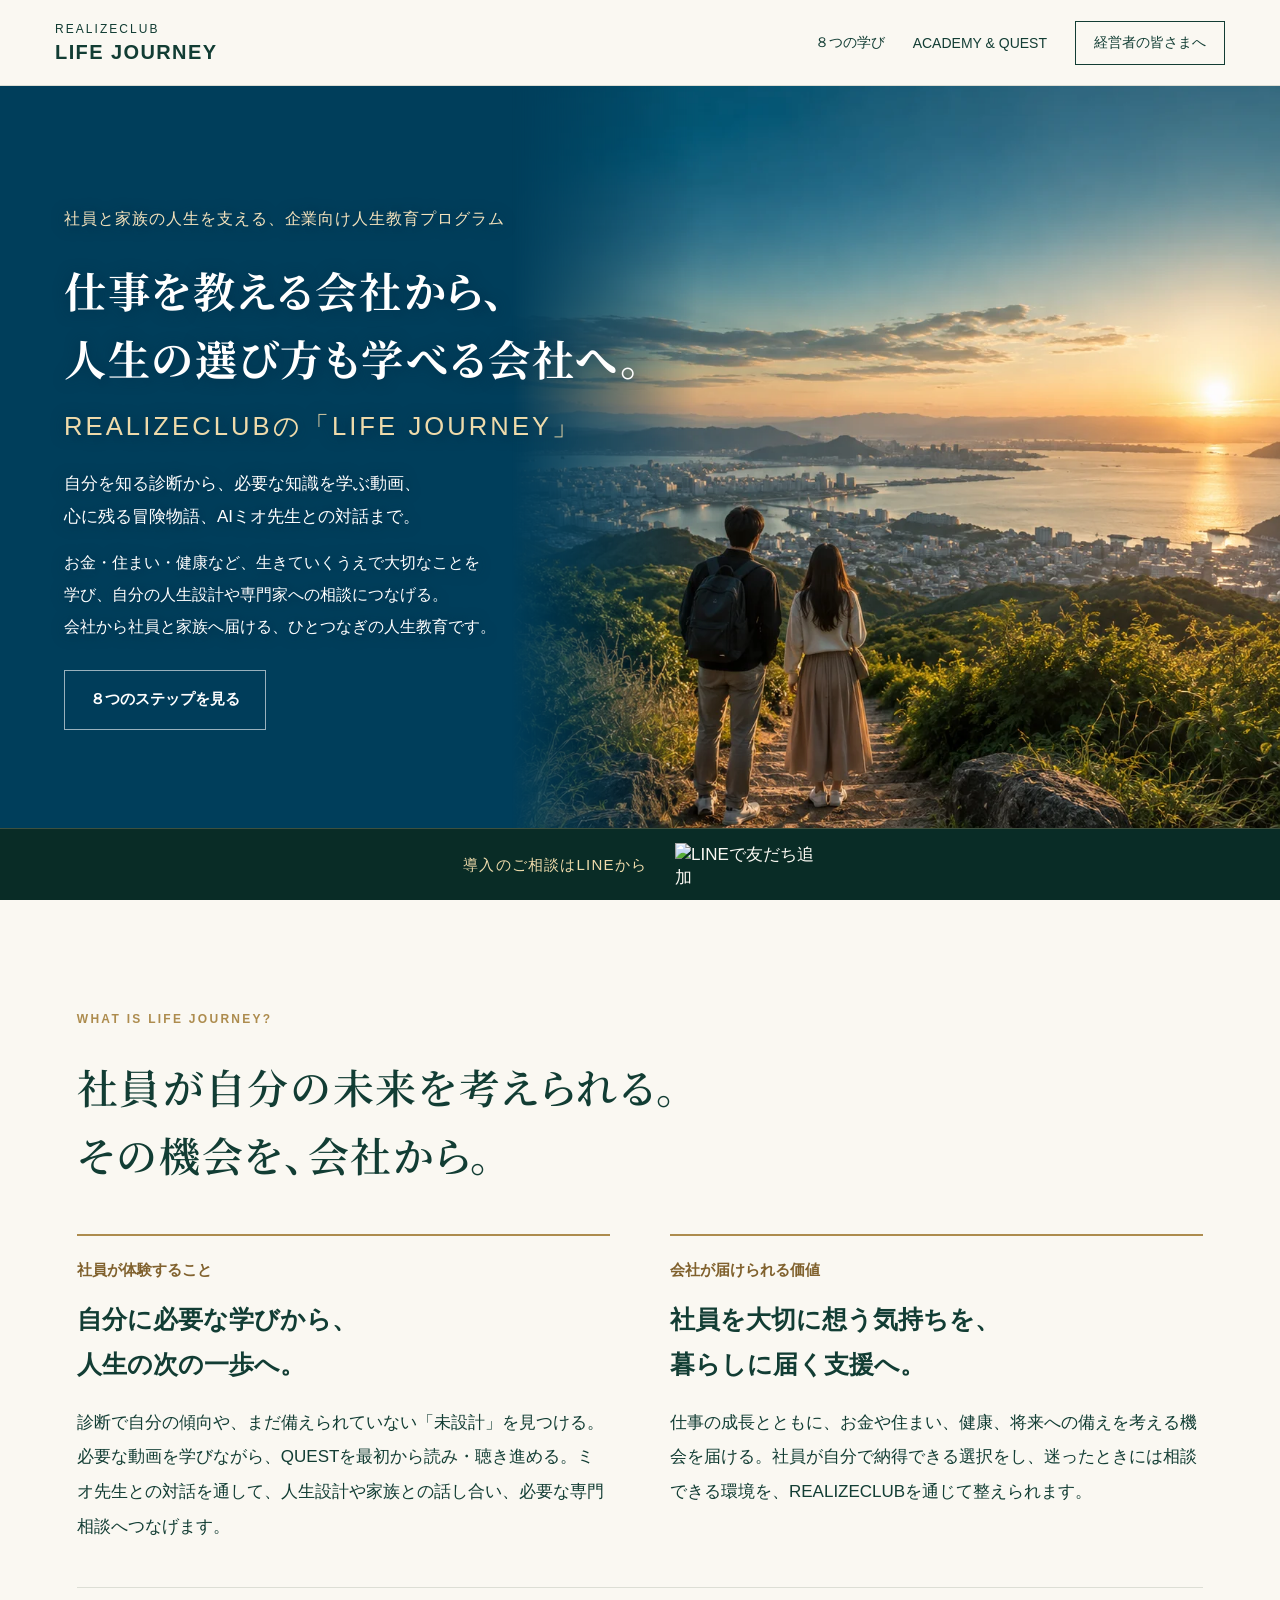
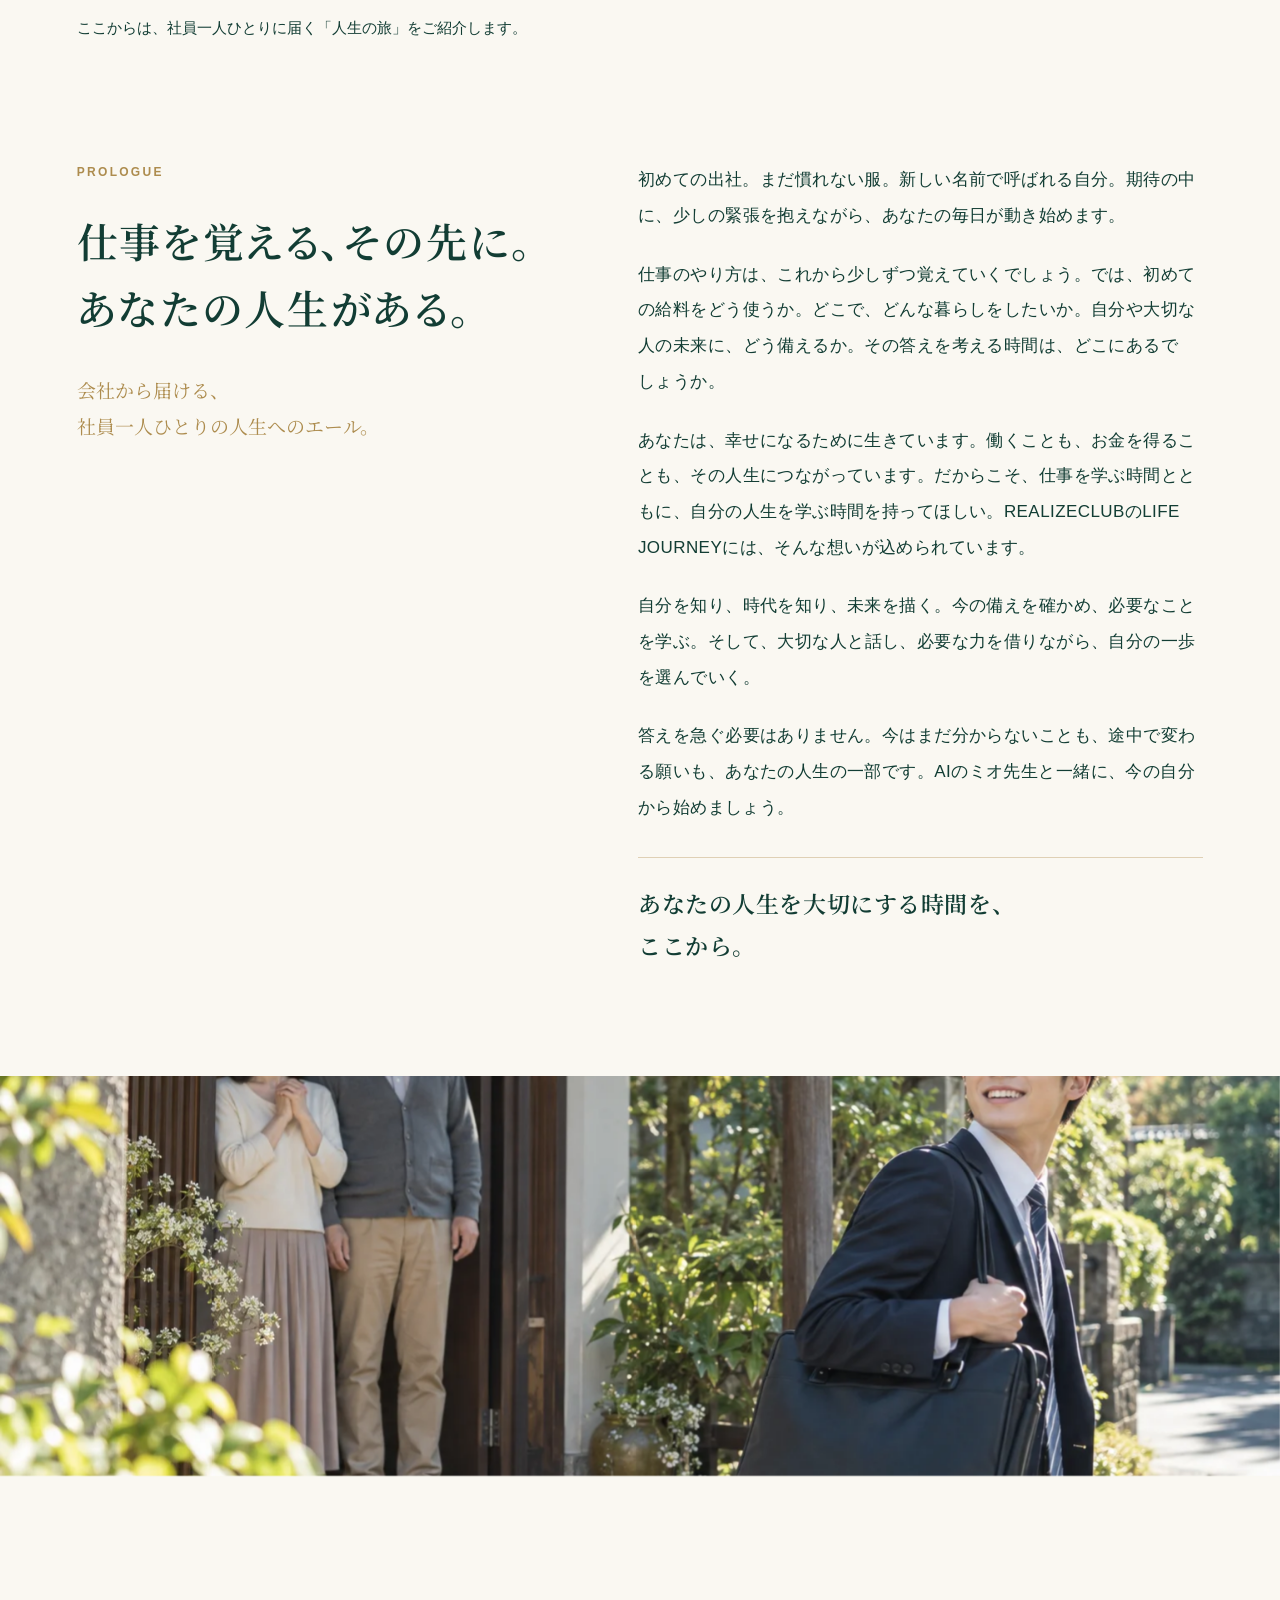
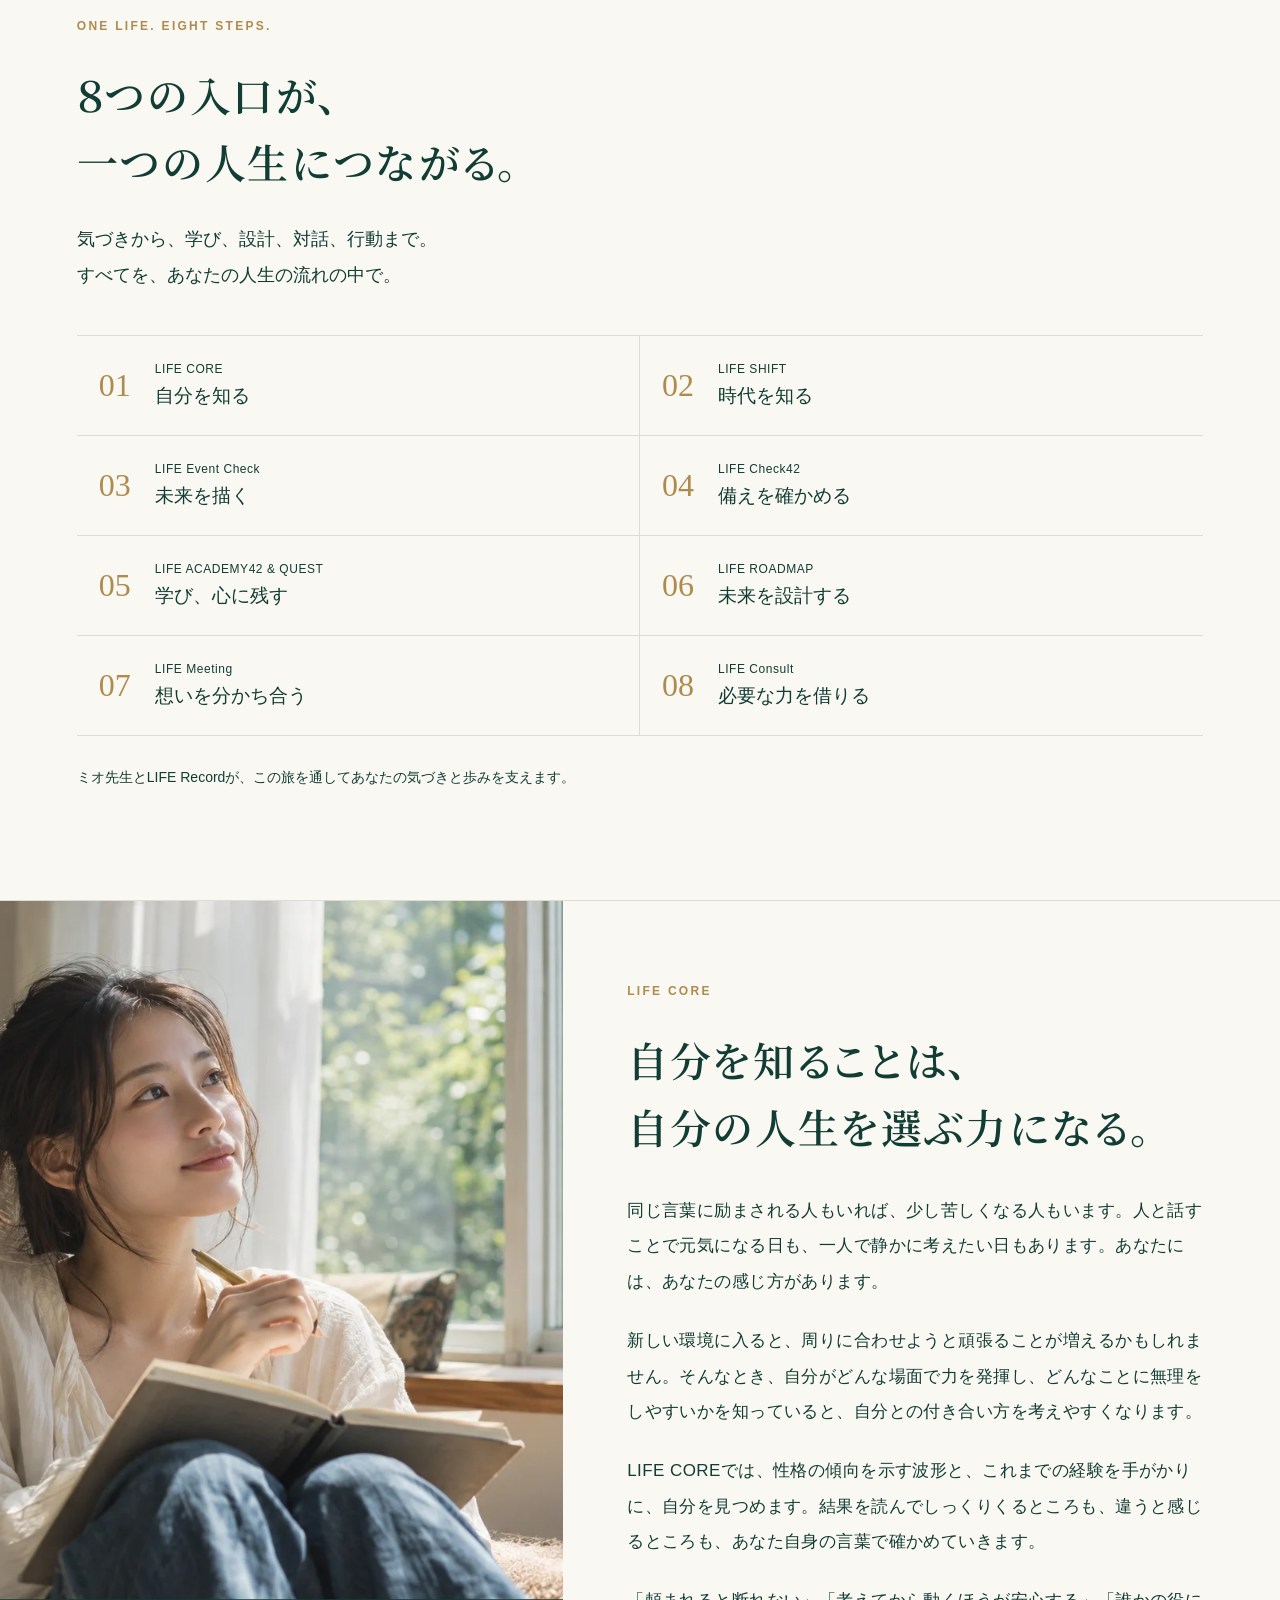
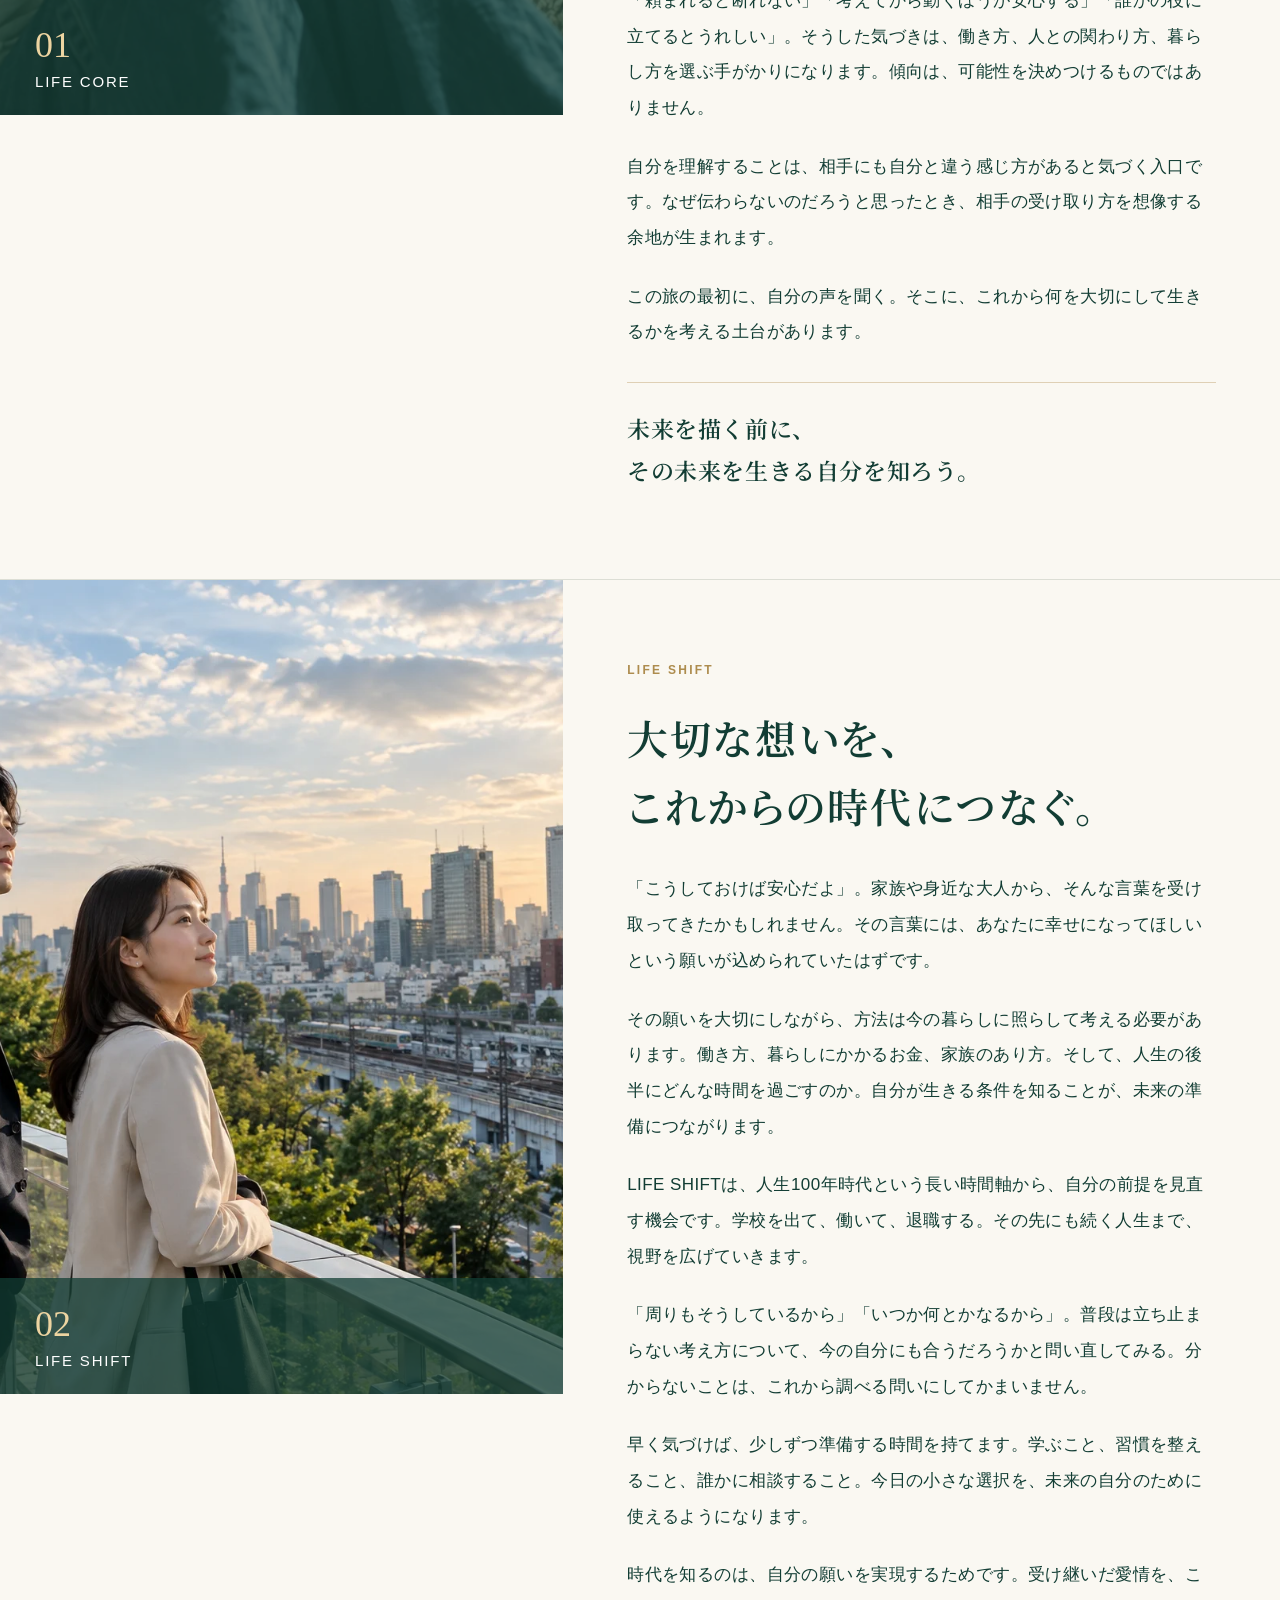
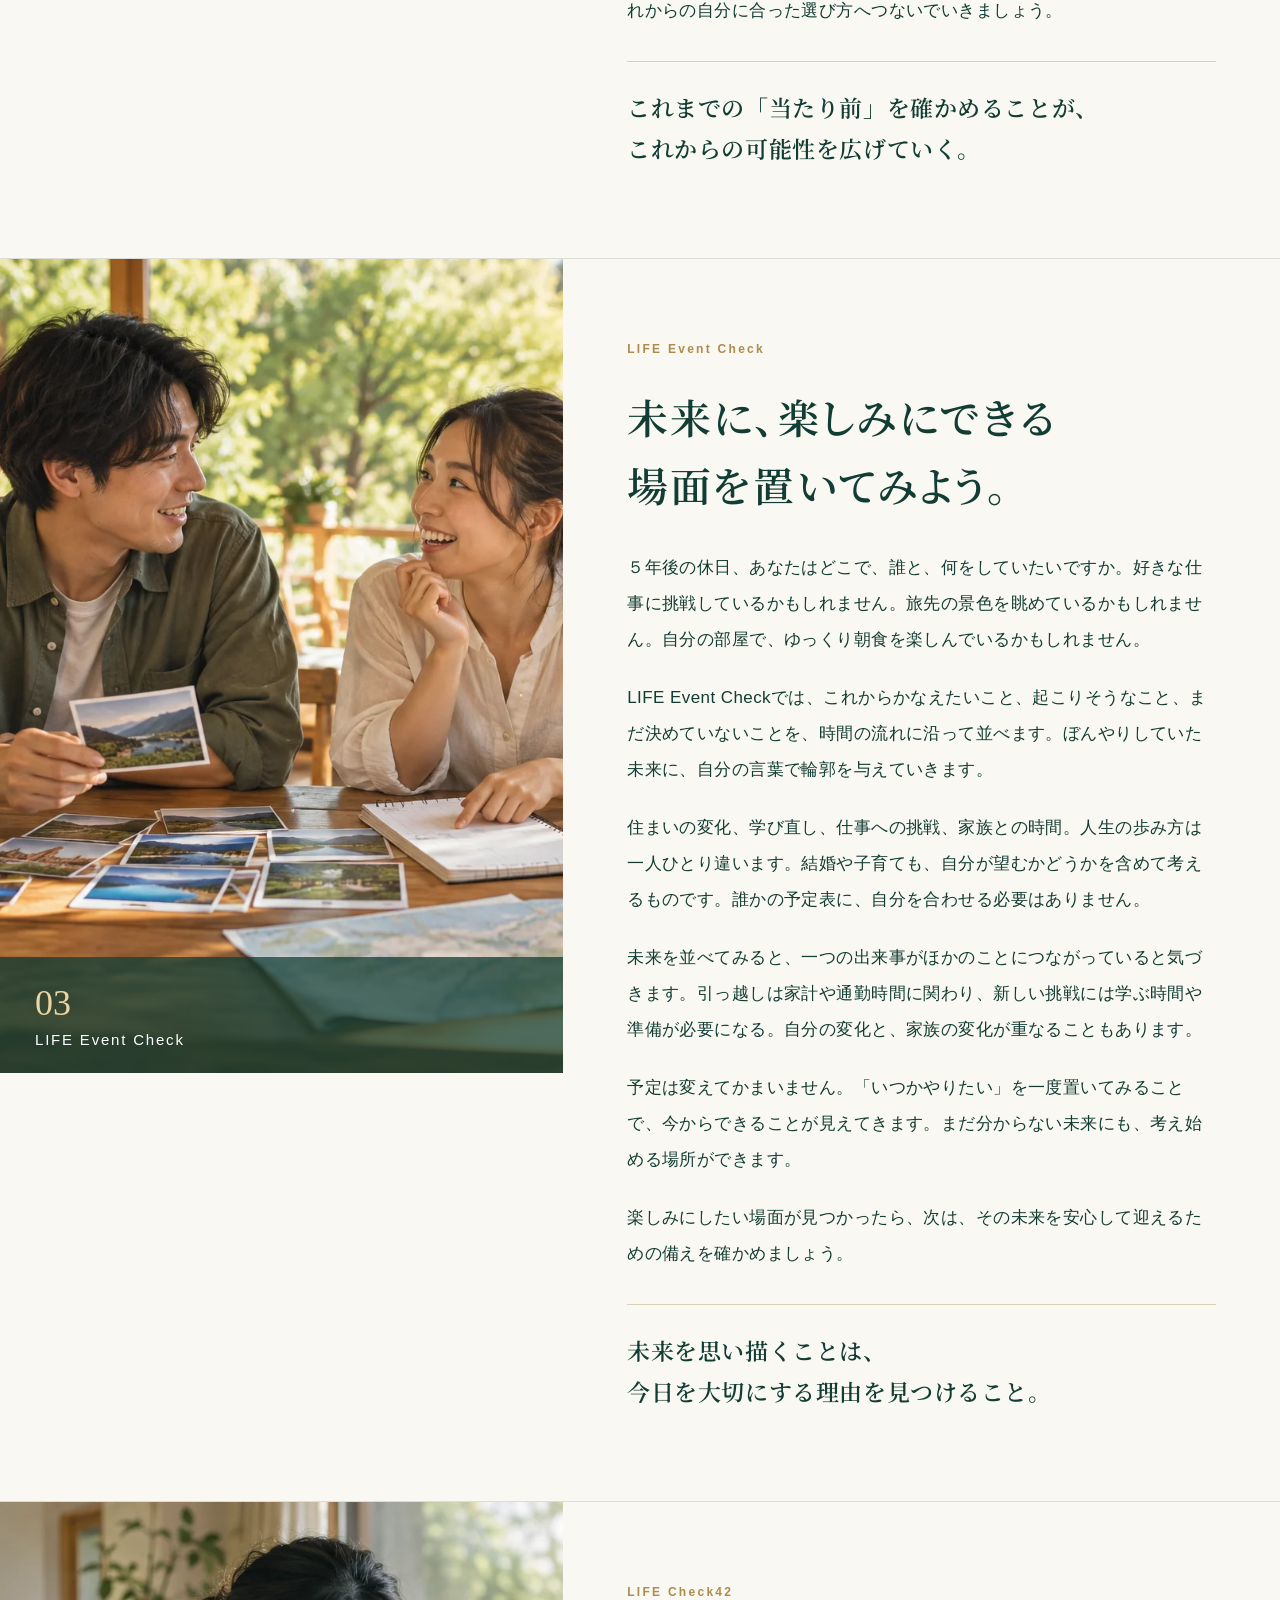
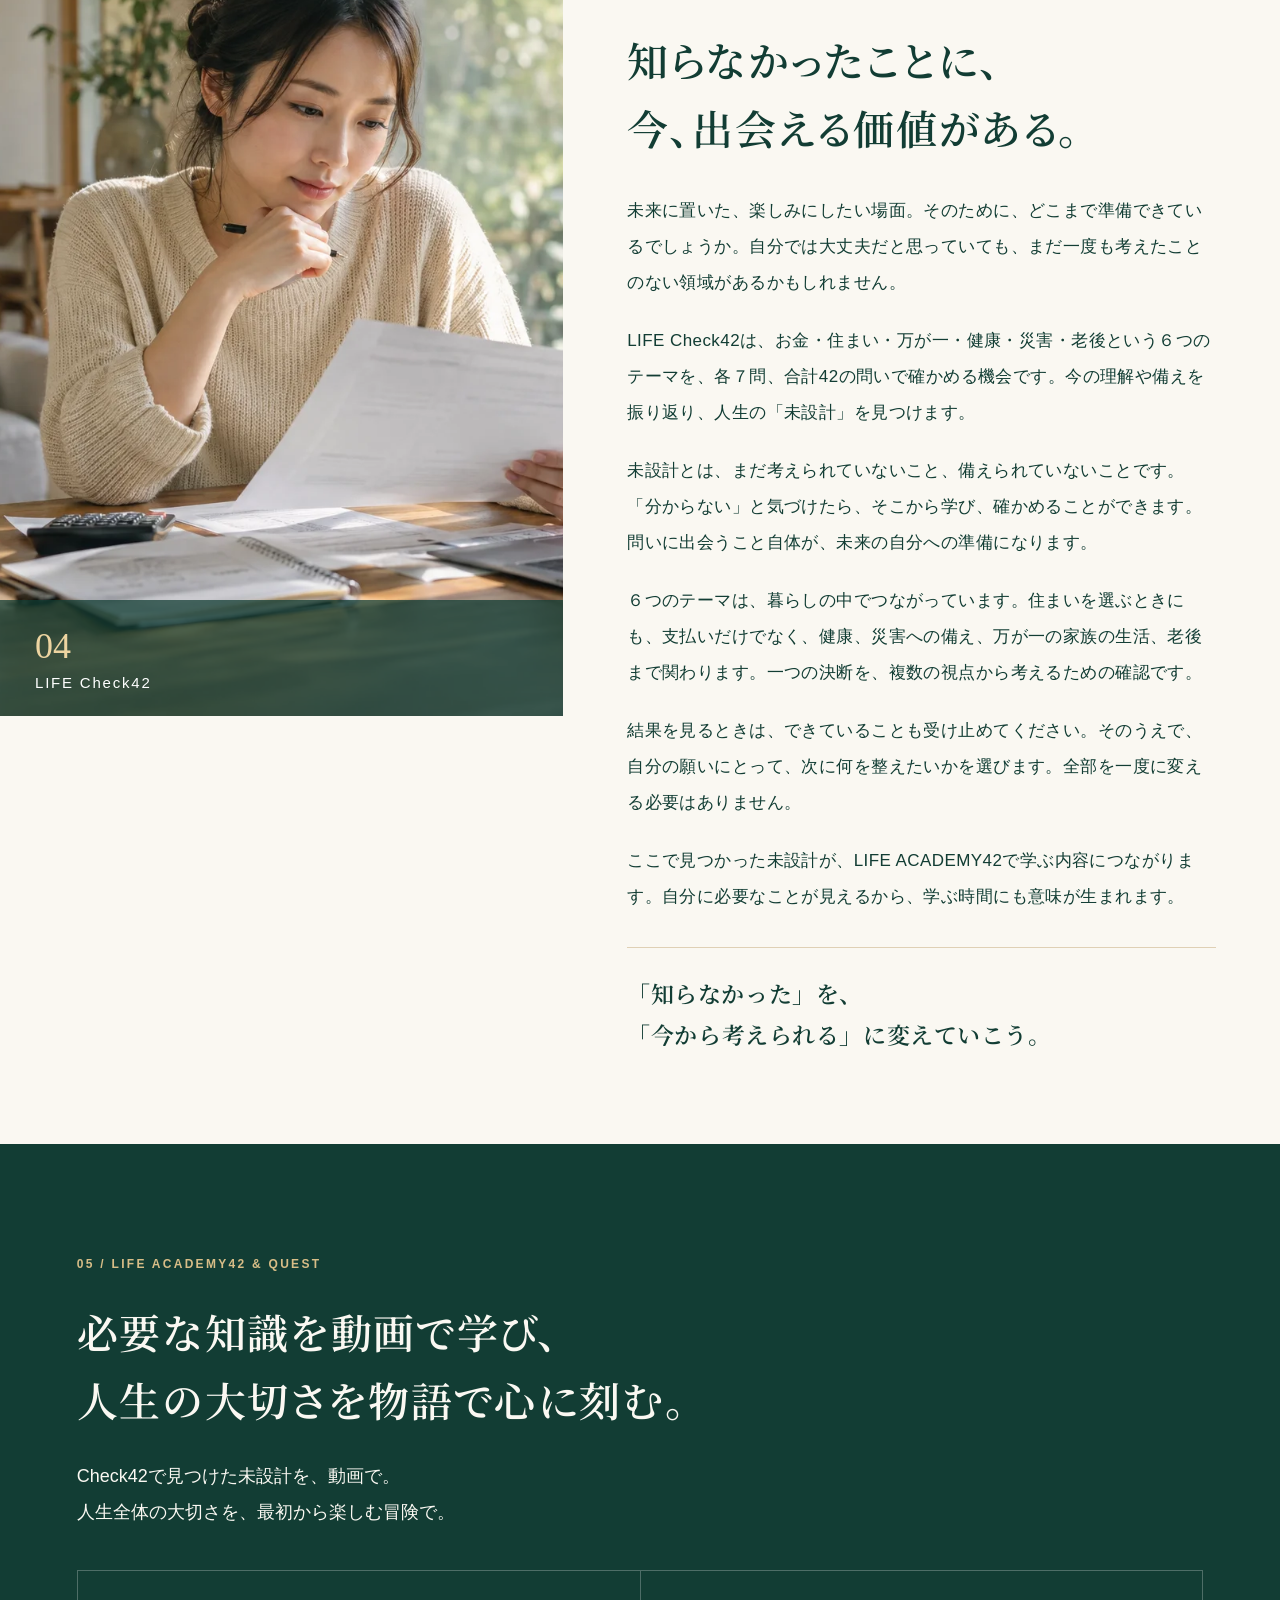
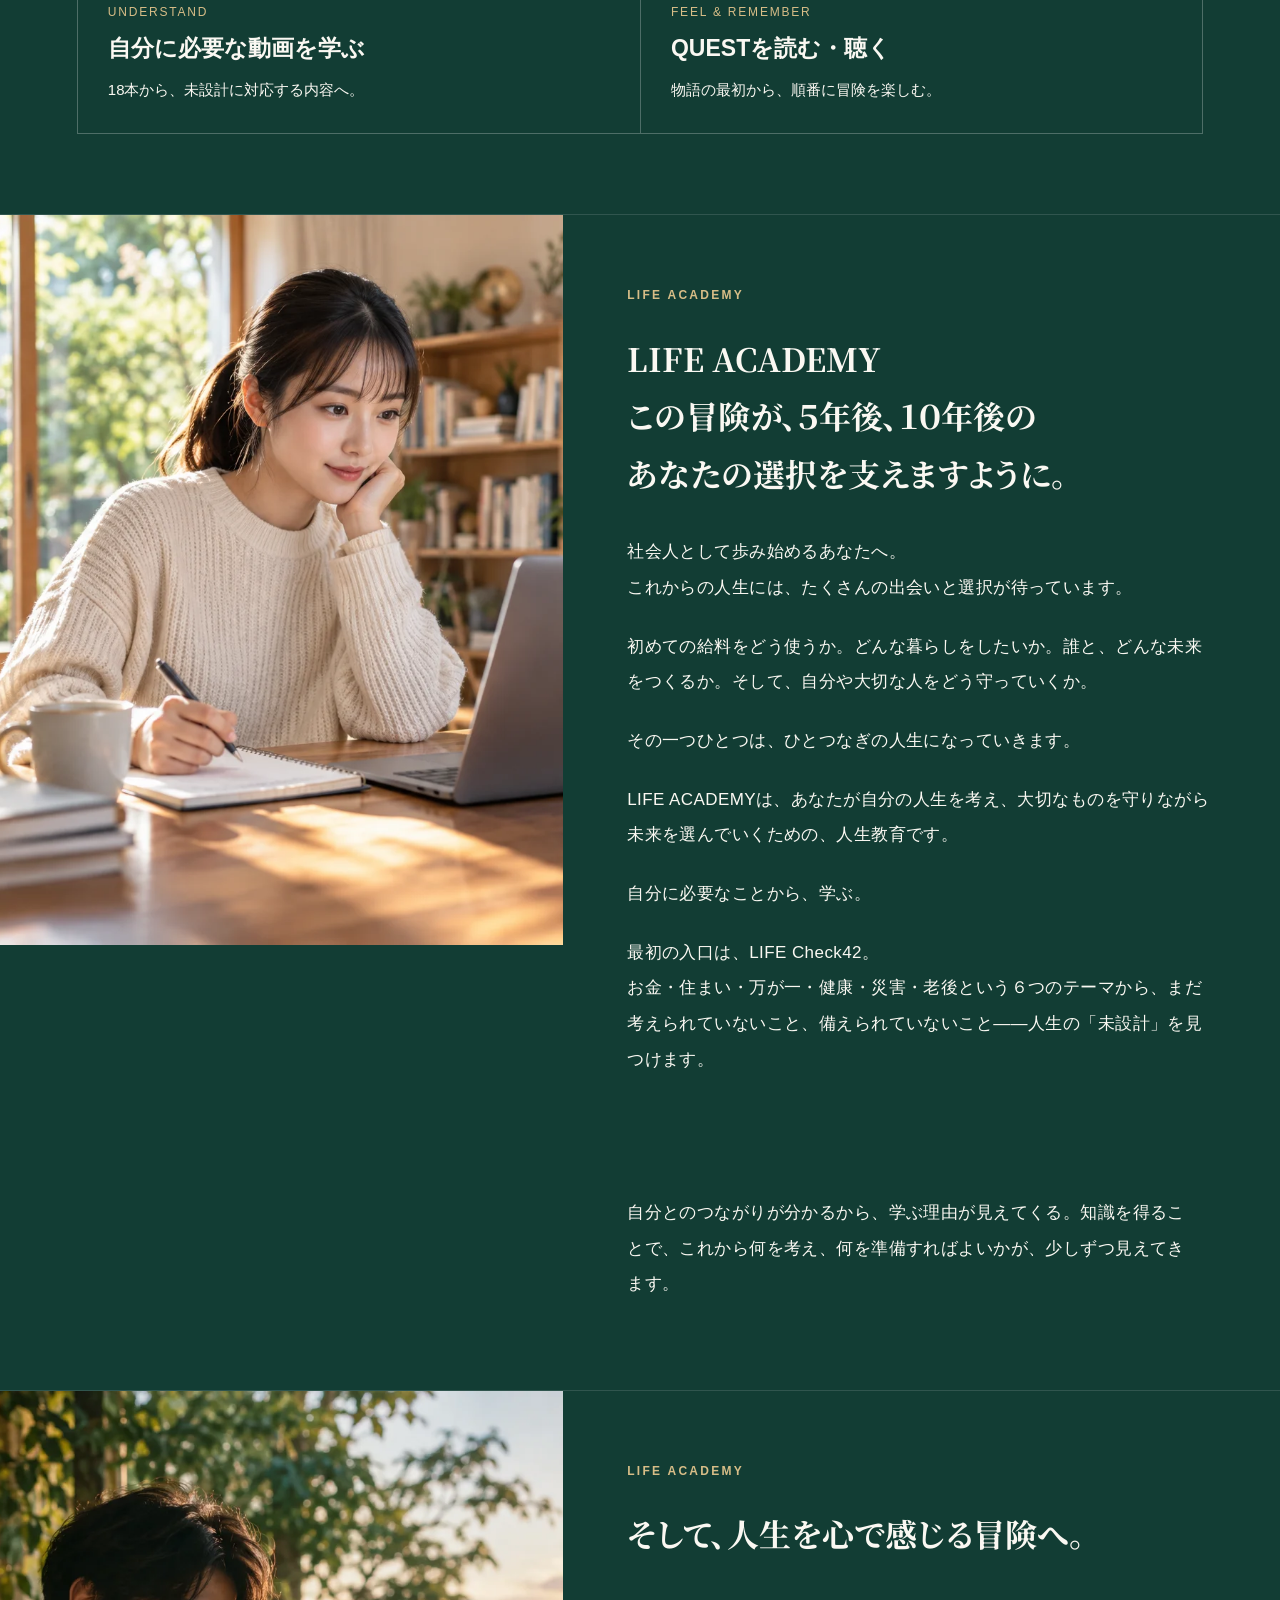
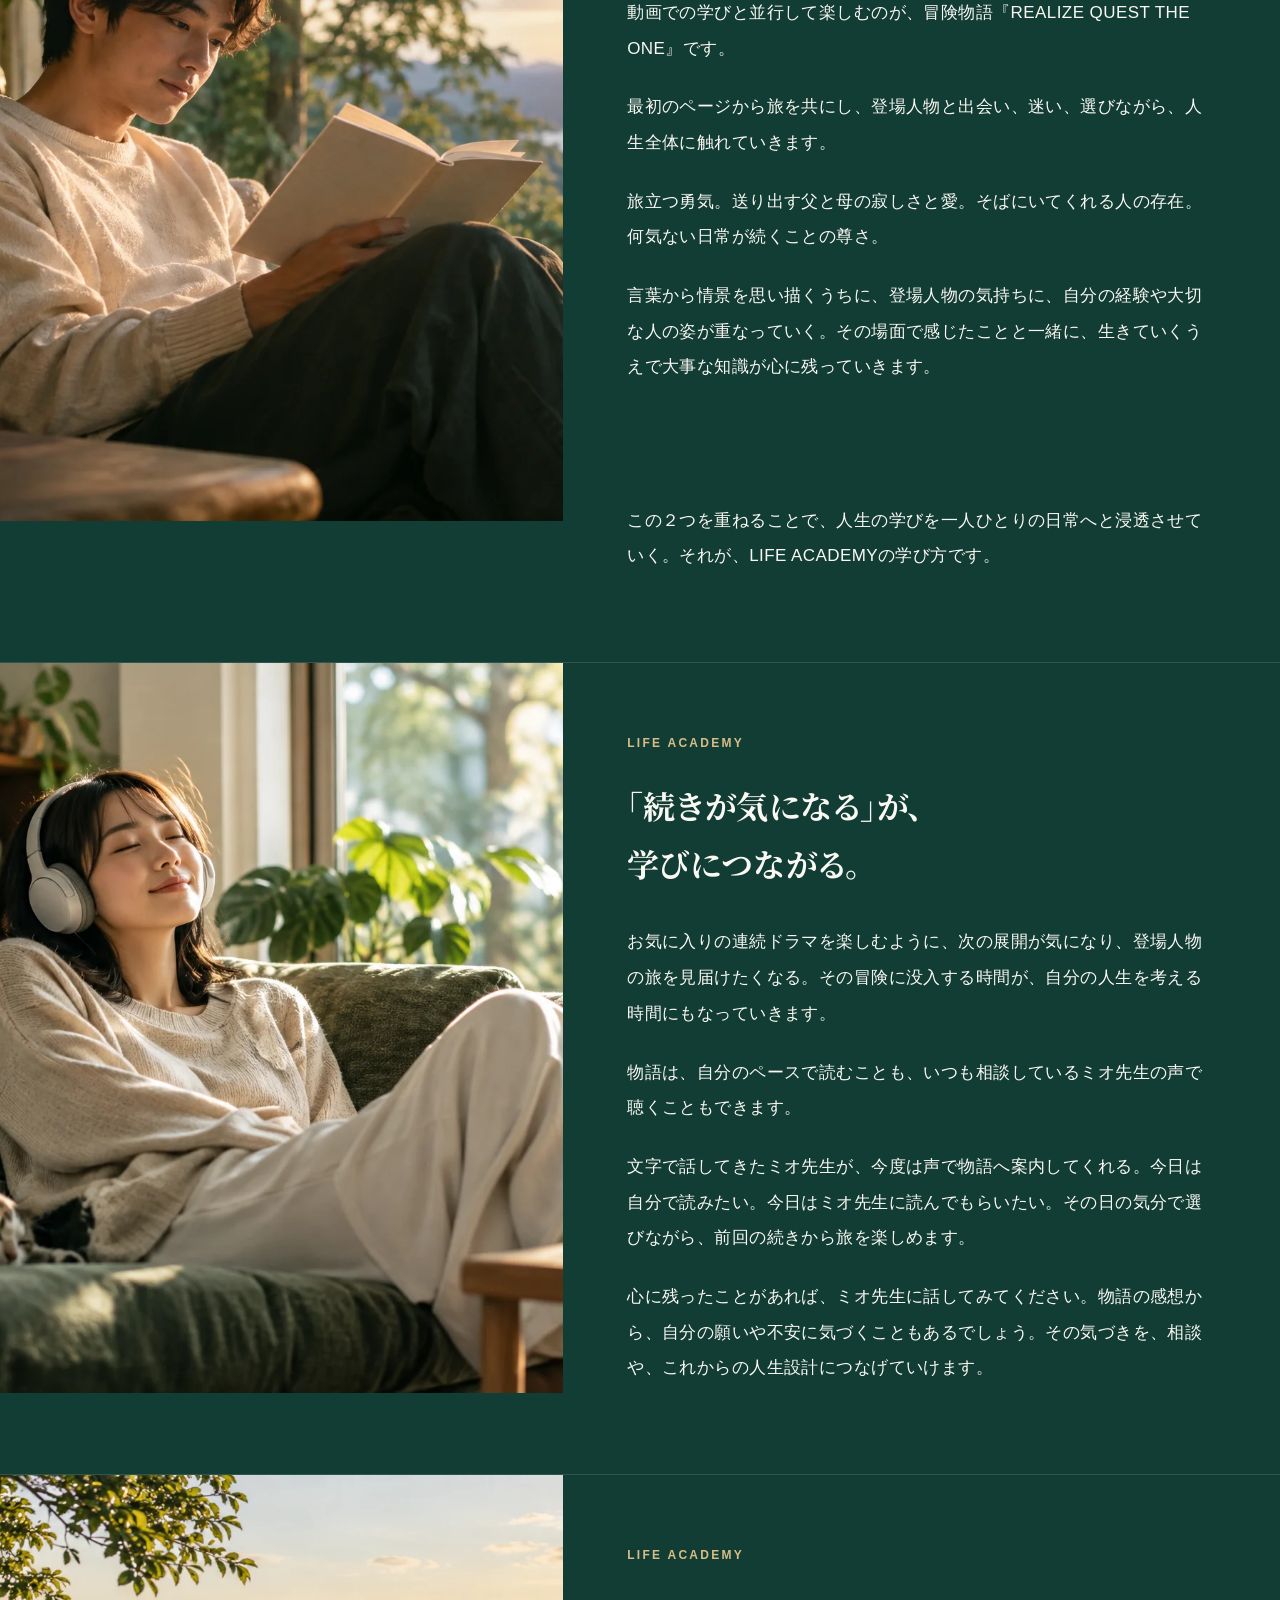
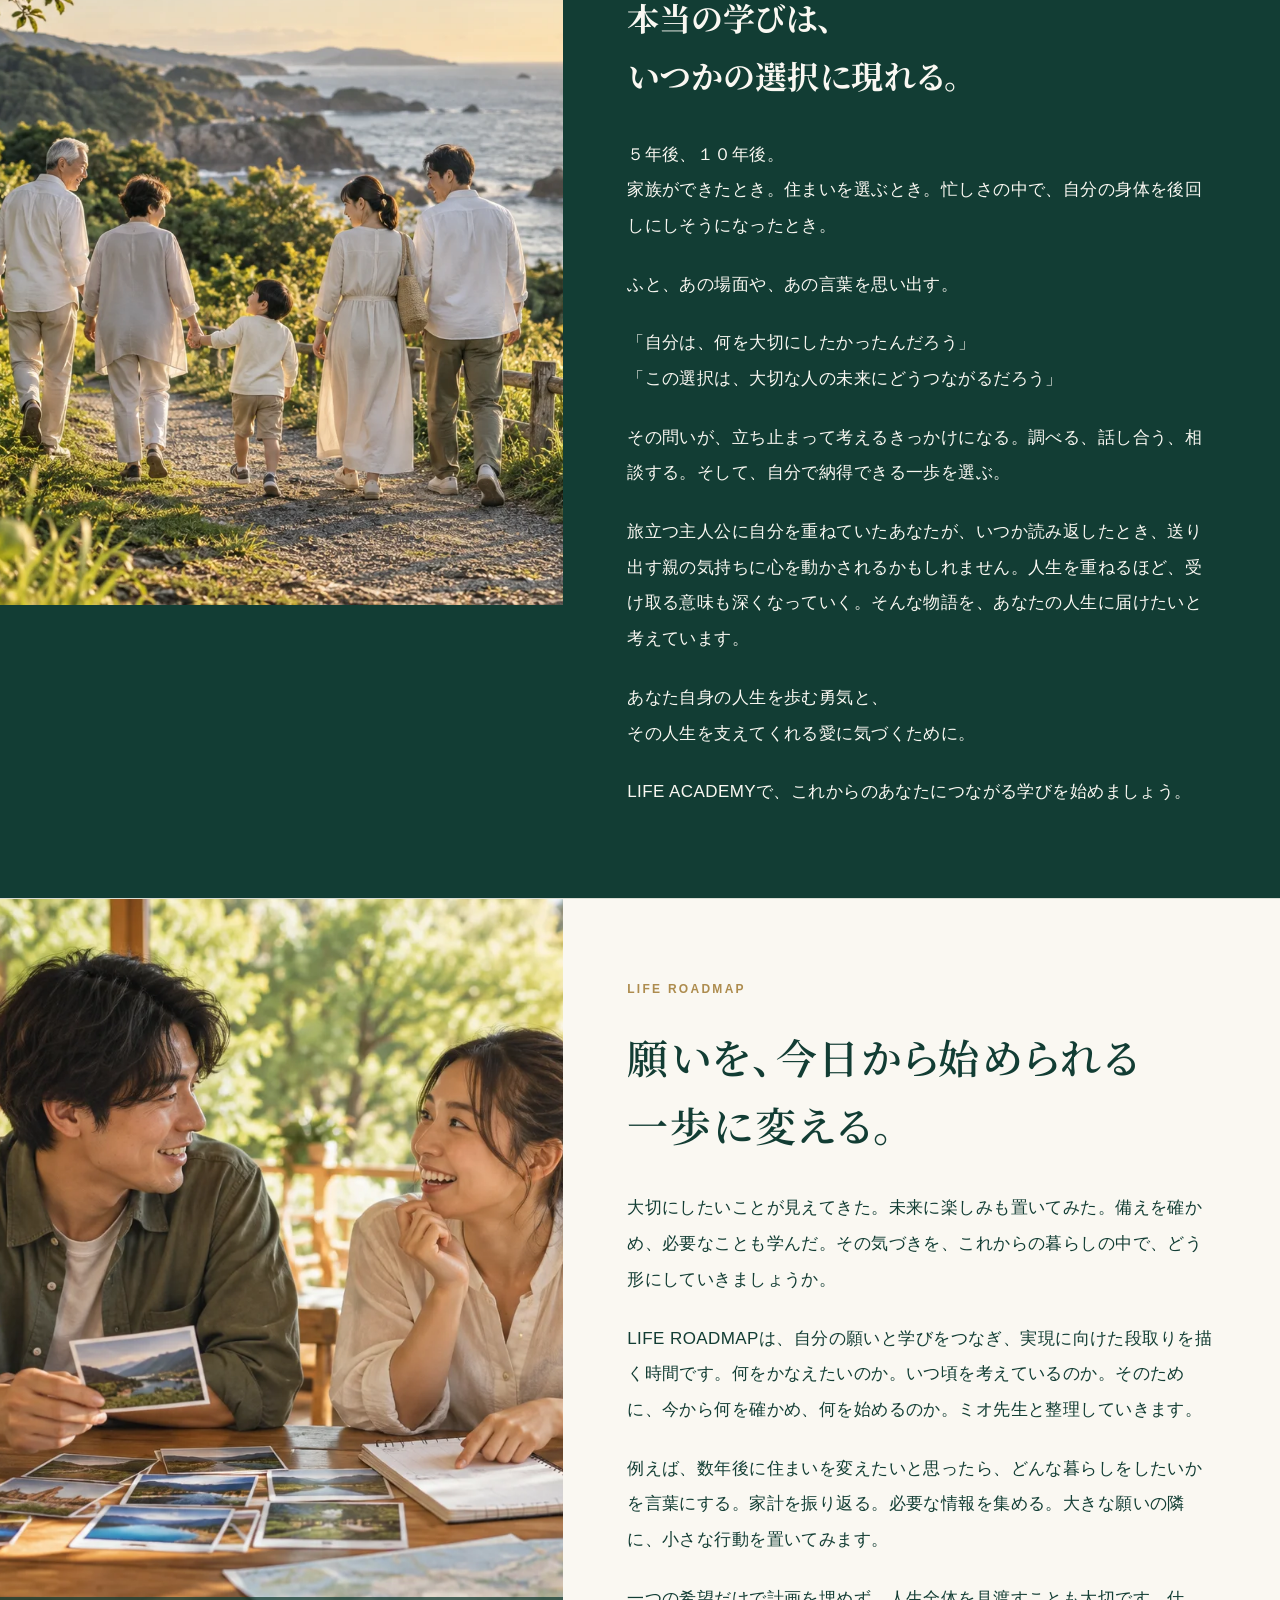
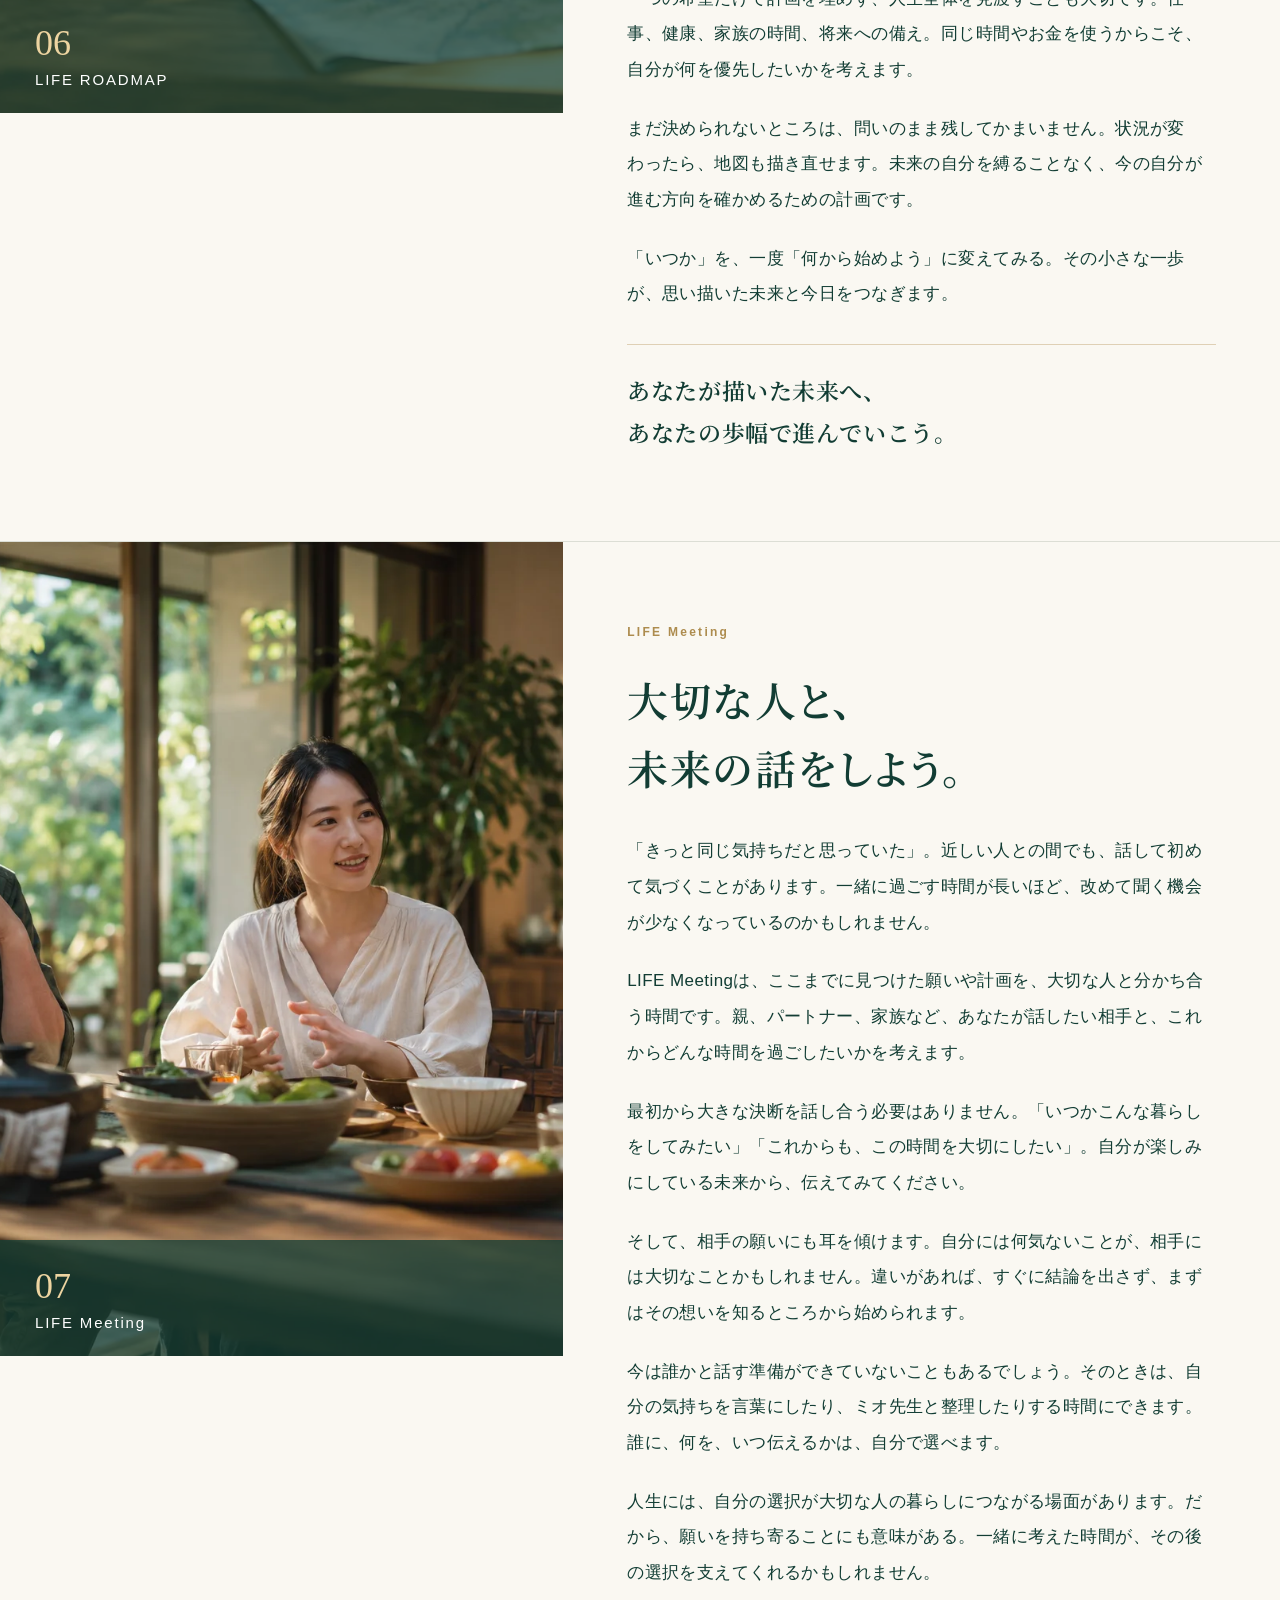
==== index.html @ c8ea78c8 "ファーストビューの写真を文字の背景に・冊子最終ページにLINE友だち追加QRを追加 Co-Authored-By: Claude Opus 5.5 <noreply@anthropic.com>" ====
<!DOCTYPE html>

<html lang="ja"><head><meta charset="utf-8"/><meta content="noindex" name="robots"/><meta content="width=device-width,initial-scale=1" name="viewport"/><meta content="#123d34" name="theme-color"/><title>LIFE JOURNEY｜ひとつなぎの人生教育を、あなたの会社へ</title><meta content="自分を知り、未来を描き、物語で心に刻む。８つの学びと対話で社員と家族の人生を支える、REALIZECLUBのLIFE JOURNEY。" name="description"/>
<link href="data:image/svg+xml,%3Csvg xmlns='http://www.w3.org/2000/svg' viewBox='0 0 64 64'%3E%3Crect width='64' height='64' rx='14' fill='%23123d34'/%3E%3Ctext x='32' y='43' text-anchor='middle' font-size='34' fill='%23f1d49a' font-family='serif'%3EJ%3C/text%3E%3C/svg%3E" rel="icon"/>
<link href="https://fonts.googleapis.com" rel="preconnect"/>
<link crossorigin="" href="https://fonts.gstatic.com" rel="preconnect"/>
<link href="https://fonts.googleapis.com/css2?family=Noto+Serif+JP:wght@500;600&amp;display=swap" rel="stylesheet"/>
<link href="style.css?v=2" rel="stylesheet"/>
<link href="enhance.css?v=10" rel="stylesheet"/>
<script>document.documentElement.classList.add('js');setTimeout(function(){if(!window.__lj)document.documentElement.classList.remove('js')},2500)</script>
<script defer="" src="script.js?v=3"></script>
</head><body>
<a class="skip" href="#main">本文へ進む</a>
<header class="header">
<a class="brand" href="#top"><span>REALIZECLUB</span><strong>LIFE JOURNEY</strong></a>
<nav aria-label="メインナビゲーション">
<a href="#chapters">８つの学び</a>
<a href="#academy">ACADEMY &amp; QUEST</a>
<a class="nav-ceo" href="#company">経営者の皆さまへ</a></nav></header>
<main id="main">
<section class="hero" id="top">
<div class="hero-stage">
<img alt="朝日に照らされた海と街を見渡し、未来へ踏み出す二人" class="hero-image" fetchpriority="high" height="1492" src="assets/covergen.webp" width="1054"/>
<div class="hero-copy">
<p class="service-category"><w-b>社員と</w-b><w-b>家族の</w-b><w-b>人生を</w-b><w-b>支える、</w-b><br class="mobile"/><w-b>企業向け人生教育</w-b><w-b>プログラム</w-b></p>
<h1><w-b>仕事を</w-b><w-b>教える</w-b><w-b>会社から、</w-b><br/><w-b>人生の</w-b><w-b>選び方も</w-b><br class="mobile"/><w-b>学べる</w-b><w-b>会社へ。</w-b></h1>
<p class="hero-sub" data-fit="" style="--fit:4.92vw;--fit-cap:18px"><w-b>REALIZECLUBの</w-b><w-b>「LIFE JOURNEY」</w-b></p>
<p class="hero-note"><w-b>自分を</w-b><w-b>知る</w-b><w-b>診断から、</w-b><w-b>必要な</w-b><w-b>知識を</w-b><w-b>学ぶ動画、</w-b><br class="desktop"/><w-b>心に</w-b><w-b>残る</w-b><w-b>冒険物語、</w-b><w-b>AIミオ先生との</w-b><w-b>対話まで。</w-b></p>
<p class="hero-description"><w-b>お金・住まい・健康など、</w-b><w-b>生きていく</w-b><w-b>うえで</w-b><w-b>大切な</w-b><w-b>ことを</w-b><w-b>学び、</w-b><w-b>自分の</w-b><w-b>人生設計や</w-b><w-b>専門家への</w-b><w-b>相談に</w-b><w-b>つなげる。</w-b><w-b>会社から</w-b><w-b>社員と</w-b><w-b>家族へ</w-b><w-b>届ける、</w-b><w-b>ひとつなぎの</w-b><w-b>人生教育です。</w-b></p>
<a class="button light" href="#chapters">８つのステップを見る</a></div></div>
<p class="hero-bottom"><w-b>診断で</w-b><w-b>気づく。</w-b><w-b>動画と</w-b><w-b>物語で</w-b><w-b>学ぶ。</w-b><br class="mobile"/><w-b>対話で、</w-b><w-b>未来を</w-b><w-b>描く。</w-b></p></section>
<section aria-labelledby="overview-title" class="service-overview section">
<p class="eyebrow">WHAT IS LIFE JOURNEY?</p>
<h2 id="overview-title"><w-b>社員が</w-b><w-b>自分の</w-b><w-b>未来を</w-b><w-b>考えられる。</w-b><br/><w-b>その</w-b><w-b>機会を、</w-b><w-b>会社から。</w-b></h2>
<div class="overview-grid">
<article>
<p class="overview-label"><w-b>社員が</w-b><w-b>体験する</w-b><w-b>こと</w-b></p>
<h3><w-b>自分に</w-b><w-b>必要な</w-b><w-b>学びから、</w-b><br/><w-b>人生の</w-b><w-b>次の</w-b><w-b>一歩へ。</w-b></h3>
<p><w-b>診断で</w-b><w-b>自分の</w-b><w-b>傾向や、</w-b><w-b>まだ</w-b><w-b>備えられていない</w-b><w-b>「未設計」を</w-b><w-b>見つける。</w-b><w-b>必要な</w-b><w-b>動画を</w-b><w-b>学びながら、</w-b><w-b>QUESTを</w-b><w-b>最初から</w-b><w-b>読み・</w-b><w-b>聴き進める。</w-b><w-b>ミオ先生との</w-b><w-b>対話を</w-b><w-b>通して、</w-b><w-b>人生設計や</w-b><w-b>家族との</w-b><w-b>話し合い、</w-b><w-b>必要な</w-b><w-b>専門相談へ</w-b><w-b>つなげます。</w-b></p></article>
<article>
<p class="overview-label"><w-b>会社が</w-b><w-b>届けられる</w-b><w-b>価値</w-b></p>
<h3><w-b>社員を</w-b><w-b>大切に</w-b><w-b>想う</w-b><w-b>気持ちを、</w-b><br/><w-b>暮らしに</w-b><w-b>届く</w-b><w-b>支援へ。</w-b></h3>
<p><w-b>仕事の</w-b><w-b>成長とともに、</w-b><w-b>お金や</w-b><w-b>住まい、</w-b><w-b>健康、</w-b><w-b>将来への</w-b><w-b>備えを</w-b><w-b>考える</w-b><w-b>機会を</w-b><w-b>届ける。</w-b><w-b>社員が</w-b><w-b>自分で</w-b><w-b>納得できる</w-b><w-b>選択を</w-b><w-b>し、</w-b><w-b>迷った</w-b><w-b>ときには</w-b><w-b>相談できる</w-b><w-b>環境を、</w-b><w-b>REALIZECLUBを</w-b><w-b>通じて</w-b><w-b>整えられます。</w-b></p></article></div>
<p class="overview-bridge"><w-b>ここからは、</w-b><w-b>社員一人ひとりに</w-b><w-b>届く</w-b><w-b>「人生の</w-b><w-b>旅」を</w-b><w-b>ご紹介します。</w-b></p></section>
<section class="intro section" id="introduction">
<div class="intro-title">
<p class="eyebrow">PROLOGUE</p>
<h2 data-fit="" style="--fit:7.969vw;--fit-cap:27px"><w-b>仕事を</w-b><w-b>覚える、</w-b><w-b>その</w-b><w-b>先に。</w-b><br/><w-b>あなたの</w-b><w-b>人生が</w-b><w-b>ある。</w-b></h2>
<p class="gold"><w-b>会社から</w-b><w-b>届ける、</w-b><br/><w-b>社員一人ひとりの</w-b><w-b>人生への</w-b><w-b>エール。</w-b></p></div>
<div class="prose">
<p><w-b>初めての</w-b><w-b>出社。</w-b><w-b>まだ</w-b><w-b>慣れない</w-b><w-b>服。</w-b><w-b>新しい</w-b><w-b>名前で</w-b><w-b>呼ばれる</w-b><w-b>自分。</w-b><w-b>期待の</w-b><w-b>中に、</w-b><w-b>少しの</w-b><w-b>緊張を</w-b><w-b>抱えながら、</w-b><w-b>あなたの</w-b><w-b>毎日が</w-b><w-b>動き始めます。</w-b></p>
<p><w-b>仕事の</w-b><w-b>やり方は、</w-b><w-b>これから</w-b><w-b>少し</w-b><w-b>ずつ</w-b><w-b>覚えていくでしょう。</w-b><w-b>では、</w-b><w-b>初めての</w-b><w-b>給料を</w-b><w-b>どう</w-b><w-b>使うか。</w-b><w-b>どこで、</w-b><w-b>どんな</w-b><w-b>暮らしを</w-b><w-b>したいか。</w-b><w-b>自分や</w-b><w-b>大切な</w-b><w-b>人の</w-b><w-b>未来に、</w-b><w-b>どう</w-b><w-b>備えるか。</w-b><w-b>その</w-b><w-b>答えを</w-b><w-b>考える</w-b><w-b>時間は、</w-b><w-b>どこに</w-b><w-b>あるでしょうか。</w-b></p>
<p><w-b>あなたは、</w-b><w-b>幸せに</w-b><w-b>なる</w-b><w-b>ために</w-b><w-b>生きています。</w-b><w-b>働く</w-b><w-b>ことも、</w-b><w-b>お金を</w-b><w-b>得る</w-b><w-b>ことも、</w-b><w-b>その</w-b><w-b>人生に</w-b><w-b>つながっています。</w-b><w-b>だから</w-b><w-b>こそ、</w-b><w-b>仕事を</w-b><w-b>学ぶ</w-b><w-b>時間とともに、</w-b><w-b>自分の</w-b><w-b>人生を</w-b><w-b>学ぶ</w-b><w-b>時間を</w-b><w-b>持ってほしい。</w-b><w-b>REALIZECLUBの</w-b><w-b>LIFE JOURNEYには、</w-b><w-b>そんな</w-b><w-b>想いが</w-b><w-b>込められています。</w-b></p>
<p><w-b>自分を</w-b><w-b>知り、</w-b><w-b>時代を</w-b><w-b>知り、</w-b><w-b>未来を</w-b><w-b>描く。</w-b><w-b>今の</w-b><w-b>備えを</w-b><w-b>確かめ、</w-b><w-b>必要な</w-b><w-b>ことを</w-b><w-b>学ぶ。</w-b><w-b>そして、</w-b><w-b>大切な</w-b><w-b>人と</w-b><w-b>話し、</w-b><w-b>必要な</w-b><w-b>力を</w-b><w-b>借りながら、</w-b><w-b>自分の</w-b><w-b>一歩を</w-b><w-b>選んでいく。</w-b></p>
<p><w-b>答えを</w-b><w-b>急ぐ</w-b><w-b>必要は</w-b><w-b>ありません。</w-b><w-b>今は</w-b><w-b>まだ</w-b><w-b>分からない</w-b><w-b>ことも、</w-b><w-b>途中で</w-b><w-b>変わる</w-b><w-b>願いも、</w-b><w-b>あなたの</w-b><w-b>人生の</w-b><w-b>一部です。</w-b><w-b>AIの</w-b><w-b>ミオ先生と</w-b><w-b>一緒に、</w-b><w-b>今の</w-b><w-b>自分から</w-b><w-b>始めましょう。</w-b></p>
<p class="pull" data-fit="" style="--fit:5.256vw;--fit-cap:19px"><w-b>あなたの</w-b><w-b>人生を</w-b><w-b>大切に</w-b><w-b>する</w-b><w-b>時間を、</w-b><br/><w-b>ここから。</w-b></p></div></section>
<div class="wide-photo">
<img alt="旅立つ新入社員を、愛情と誇らしさで見送る父と母" decoding="async" height="1024" loading="lazy" src="assets/departure.webp" width="1536"/></div>
<section class="contents section" id="chapters">
<p class="eyebrow">ONE LIFE. EIGHT STEPS.</p>
<h2><w-b>８つの</w-b><w-b>入口が、</w-b><br/><w-b>一つの</w-b><w-b>人生に</w-b><w-b>つながる。</w-b></h2>
<p class="lead" data-fit="" style="--fit:4.277vw;--fit-cap:16px"><w-b>気づきから、</w-b><w-b>学び、</w-b><w-b>設計、</w-b><w-b>対話、</w-b><w-b>行動まで。</w-b><br/><w-b>すべてを、</w-b><w-b>あなたの</w-b><w-b>人生の</w-b><w-b>流れの</w-b><w-b>中で。</w-b></p>
<ol class="chapter-grid">
<li>
<a href="#core">
<span class="num">01</span>
<div><small>LIFE CORE</small><strong>自分を知る</strong></div></a></li>
<li>
<a href="#shift">
<span class="num">02</span>
<div><small>LIFE SHIFT</small><strong>時代を知る</strong></div></a></li>
<li>
<a href="#event">
<span class="num">03</span>
<div><small>LIFE Event Check</small><strong>未来を描く</strong></div></a></li>
<li>
<a href="#check">
<span class="num">04</span>
<div><small>LIFE Check42</small><strong>備えを確かめる</strong></div></a></li>
<li>
<a href="#academy">
<span class="num">05</span>
<div><small>LIFE ACADEMY42 &amp; QUEST</small><strong>学び、心に残す</strong></div></a></li>
<li>
<a href="#roadmap">
<span class="num">06</span>
<div><small>LIFE ROADMAP</small><strong>未来を設計する</strong></div></a></li>
<li>
<a href="#meeting">
<span class="num">07</span>
<div><small>LIFE Meeting</small><strong>想いを分かち合う</strong></div></a></li>
<li>
<a href="#consult">
<span class="num">08</span>
<div><small>LIFE Consult</small><strong>必要な力を借りる</strong></div></a></li></ol>
<p class="contents-note"><w-b>ミオ先生と</w-b><w-b>LIFE Recordが、</w-b><w-b>この</w-b><w-b>旅を</w-b><w-b>通してあなたの</w-b><w-b>気づきと</w-b><w-b>歩みを</w-b><w-b>支えます。</w-b></p></section>
<section class="chapter" id="core">
<div class="chapter-visual">
<img alt="自分を知るための時間を表したイメージ" decoding="async" height="1024" loading="lazy" src="assets/core.webp" width="1536"/>
<div class="photo-label"><span>01</span>
<p>LIFE CORE</p></div></div>
<div class="chapter-copy">
<p class="eyebrow">LIFE CORE</p>
<h2 data-fit="" style="--fit:6.899vw;--fit-cap:27px"><w-b>自分を</w-b><w-b>知ることは、</w-b><br/><w-b>自分の</w-b><w-b>人生を</w-b><w-b>選ぶ力に</w-b><w-b>なる。</w-b></h2>
<div class="prose">
<p><w-b>同じ</w-b><w-b>言葉に</w-b><w-b>励まされる</w-b><w-b>人も</w-b><w-b>いれば、</w-b><w-b>少し</w-b><w-b>苦しくなる</w-b><w-b>人も</w-b><w-b>います。</w-b><w-b>人と</w-b><w-b>話す</w-b><w-b>ことで</w-b><w-b>元気に</w-b><w-b>なる</w-b><w-b>日も、</w-b><w-b>一人で</w-b><w-b>静かに</w-b><w-b>考えたい</w-b><w-b>日も</w-b><w-b>あります。</w-b><w-b>あなたには、</w-b><w-b>あなたの</w-b><w-b>感じ方が</w-b><w-b>あります。</w-b></p>
<p><w-b>新しい</w-b><w-b>環境に</w-b><w-b>入ると、</w-b><w-b>周りに</w-b><w-b>合わせようと</w-b><w-b>頑張る</w-b><w-b>ことが</w-b><w-b>増えるかもしれません。</w-b><w-b>そんな</w-b><w-b>とき、</w-b><w-b>自分が</w-b><w-b>どんな</w-b><w-b>場面で</w-b><w-b>力を</w-b><w-b>発揮し、</w-b><w-b>どんな</w-b><w-b>ことに</w-b><w-b>無理を</w-b><w-b>しやすいかを</w-b><w-b>知っていると、</w-b><w-b>自分との</w-b><w-b>付き合い方を</w-b><w-b>考えやすくなります。</w-b></p>
<p><w-b>LIFE COREでは、</w-b><w-b>性格の</w-b><w-b>傾向を</w-b><w-b>示す波形と、</w-b><w-b>これまでの</w-b><w-b>経験を</w-b><w-b>手がかりに、</w-b><w-b>自分を</w-b><w-b>見つめます。</w-b><w-b>結果を</w-b><w-b>読んでしっくりくる</w-b><w-b>ところも、</w-b><w-b>違うと</w-b><w-b>感じる</w-b><w-b>ところも、</w-b><w-b>あなた</w-b><w-b>自身の</w-b><w-b>言葉で</w-b><w-b>確かめていきます。</w-b></p>
<p><w-b>「頼まれると</w-b><w-b>断れない」</w-b><w-b>「考えてから</w-b><w-b>動く</w-b><w-b>ほうが</w-b><w-b>安心する」</w-b><w-b>「誰かの</w-b><w-b>役に</w-b><w-b>立てると</w-b><w-b>うれしい」。</w-b><w-b>そうした</w-b><w-b>気づきは、</w-b><w-b>働き方、</w-b><w-b>人との</w-b><w-b>関わり方、</w-b><w-b>暮らし方を</w-b><w-b>選ぶ手がかりに</w-b><w-b>なります。</w-b><w-b>傾向は、</w-b><w-b>可能性を</w-b><w-b>決めつける</w-b><w-b>ものではありません。</w-b></p>
<p><w-b>自分を</w-b><w-b>理解する</w-b><w-b>ことは、</w-b><w-b>相手にも</w-b><w-b>自分と</w-b><w-b>違う</w-b><w-b>感じ方が</w-b><w-b>あると</w-b><w-b>気づく</w-b><w-b>入口です。</w-b><w-b>なぜ</w-b><w-b>伝わらないのだろうと</w-b><w-b>思った</w-b><w-b>とき、</w-b><w-b>相手の</w-b><w-b>受け取り方を</w-b><w-b>想像する</w-b><w-b>余地が</w-b><w-b>生まれます。</w-b></p>
<p><w-b>この</w-b><w-b>旅の</w-b><w-b>最初に、</w-b><w-b>自分の</w-b><w-b>声を</w-b><w-b>聞く。</w-b><w-b>そこに、</w-b><w-b>これから</w-b><w-b>何を</w-b><w-b>大切に</w-b><w-b>して</w-b><w-b>生きるかを</w-b><w-b>考える</w-b><w-b>土台が</w-b><w-b>あります。</w-b></p>
<p class="pull" data-fit="" style="--fit:5.608vw;--fit-cap:19px"><w-b>未来を</w-b><w-b>描く</w-b><w-b>前に、</w-b><br/><w-b>その</w-b><w-b>未来を</w-b><w-b>生きる</w-b><w-b>自分を</w-b><w-b>知ろう。</w-b></p></div></div></section>
<section class="chapter" id="shift">
<div class="chapter-visual">
<img alt="時代を知るための時間を表したイメージ" decoding="async" height="1024" loading="lazy" src="assets/shift.webp" width="1536"/>
<div class="photo-label"><span>02</span>
<p>LIFE SHIFT</p></div></div>
<div class="chapter-copy">
<p class="eyebrow">LIFE SHIFT</p>
<h2 data-fit="" style="--fit:7.802vw;--fit-cap:27px"><w-b>大切な</w-b><w-b>想いを、</w-b><br/><w-b>これからの</w-b><w-b>時代に</w-b><w-b>つなぐ。</w-b></h2>
<div class="prose">
<p><w-b>「こう</w-b><w-b>しておけば</w-b><w-b>安心だよ」。</w-b><w-b>家族や</w-b><w-b>身近な</w-b><w-b>大人から、</w-b><w-b>そんな</w-b><w-b>言葉を</w-b><w-b>受け取ってきたかもしれません。</w-b><w-b>その</w-b><w-b>言葉には、</w-b><w-b>あなたに</w-b><w-b>幸せに</w-b><w-b>なってほしいという</w-b><w-b>願いが</w-b><w-b>込められていたはずです。</w-b></p>
<p><w-b>その</w-b><w-b>願いを</w-b><w-b>大切に</w-b><w-b>しながら、</w-b><w-b>方法は</w-b><w-b>今の</w-b><w-b>暮らしに</w-b><w-b>照らして</w-b><w-b>考える</w-b><w-b>必要が</w-b><w-b>あります。</w-b><w-b>働き方、</w-b><w-b>暮らしに</w-b><w-b>かかる</w-b><w-b>お金、</w-b><w-b>家族の</w-b><w-b>あり方。</w-b><w-b>そして、</w-b><w-b>人生の</w-b><w-b>後半に</w-b><w-b>どんな</w-b><w-b>時間を</w-b><w-b>過ごすのか。</w-b><w-b>自分が</w-b><w-b>生きる</w-b><w-b>条件を</w-b><w-b>知ることが、</w-b><w-b>未来の</w-b><w-b>準備に</w-b><w-b>つながります。</w-b></p>
<p><w-b>LIFE SHIFTは、</w-b><w-b>人生100年時代という</w-b><w-b>長い</w-b><w-b>時間軸から、</w-b><w-b>自分の</w-b><w-b>前提を</w-b><w-b>見直す</w-b><w-b>機会です。</w-b><w-b>学校を</w-b><w-b>出て、</w-b><w-b>働いて、</w-b><w-b>退職する。</w-b><w-b>その</w-b><w-b>先にも</w-b><w-b>続く</w-b><w-b>人生まで、</w-b><w-b>視野を</w-b><w-b>広げていきます。</w-b></p>
<p><w-b>「周りも</w-b><w-b>そうしているから」</w-b><w-b>「いつか</w-b><w-b>何とか</w-b><w-b>なるから」。</w-b><w-b>普段は</w-b><w-b>立ち止まらない</w-b><w-b>考え方に</w-b><w-b>ついて、</w-b><w-b>今の</w-b><w-b>自分にも</w-b><w-b>合うだろうかと</w-b><w-b>問い直してみる。</w-b><w-b>分からない</w-b><w-b>ことは、</w-b><w-b>これから</w-b><w-b>調べる</w-b><w-b>問いに</w-b><w-b>してかまいません。</w-b></p>
<p><w-b>早く</w-b><w-b>気づけば、</w-b><w-b>少し</w-b><w-b>ずつ準備する</w-b><w-b>時間を</w-b><w-b>持てます。</w-b><w-b>学ぶこと、</w-b><w-b>習慣を</w-b><w-b>整える</w-b><w-b>こと、</w-b><w-b>誰かに</w-b><w-b>相談する</w-b><w-b>こと。</w-b><w-b>今日の</w-b><w-b>小さな</w-b><w-b>選択を、</w-b><w-b>未来の</w-b><w-b>自分の</w-b><w-b>ために</w-b><w-b>使えるようになります。</w-b></p>
<p><w-b>時代を</w-b><w-b>知るのは、</w-b><w-b>自分の</w-b><w-b>願いを</w-b><w-b>実現する</w-b><w-b>ためです。</w-b><w-b>受け継いだ愛情を、</w-b><w-b>これからの</w-b><w-b>自分に</w-b><w-b>合った</w-b><w-b>選び方へ</w-b><w-b>つないで</w-b><w-b>いきましょう。</w-b></p>
<p class="pull"><w-b>これまでの</w-b><w-b>「当たり前」を</w-b><w-b>確かめる</w-b><w-b>ことが、</w-b><br/><w-b>これからの</w-b><w-b>可能性を</w-b><w-b>広げていく。</w-b></p></div></div></section>
<section class="chapter" id="event">
<div class="chapter-visual">
<img alt="未来を描くための時間を表したイメージ" decoding="async" height="1024" loading="lazy" src="assets/future.webp" width="1536"/>
<div class="photo-label"><span>03</span>
<p>LIFE Event Check</p></div></div>
<div class="chapter-copy">
<p class="eyebrow">LIFE Event Check</p>
<h2><w-b>未来に、</w-b><w-b>楽しみに</w-b><w-b>できる</w-b><br/><w-b>場面を</w-b><w-b>置いてみよう。</w-b></h2>
<div class="prose">
<p><w-b>５年後の</w-b><w-b>休日、</w-b><w-b>あなたは</w-b><w-b>どこで、</w-b><w-b>誰と、</w-b><w-b>何を</w-b><w-b>していたいですか。</w-b><w-b>好きな</w-b><w-b>仕事に</w-b><w-b>挑戦しているかもしれません。</w-b><w-b>旅先の</w-b><w-b>景色を</w-b><w-b>眺めているかもしれません。</w-b><w-b>自分の</w-b><w-b>部屋で、</w-b><w-b>ゆっくり朝食を</w-b><w-b>楽しんでいるかもしれません。</w-b></p>
<p><w-b>LIFE Event Checkでは、</w-b><w-b>これからかなえたい</w-b><w-b>こと、</w-b><w-b>起こりそうな</w-b><w-b>こと、</w-b><w-b>まだ</w-b><w-b>決めていない</w-b><w-b>ことを、</w-b><w-b>時間の</w-b><w-b>流れに</w-b><w-b>沿って</w-b><w-b>並べます。</w-b><w-b>ぼんやりしていた</w-b><w-b>未来に、</w-b><w-b>自分の</w-b><w-b>言葉で</w-b><w-b>輪郭を</w-b><w-b>与えていきます。</w-b></p>
<p><w-b>住まいの</w-b><w-b>変化、</w-b><w-b>学び直し、</w-b><w-b>仕事への</w-b><w-b>挑戦、</w-b><w-b>家族との</w-b><w-b>時間。</w-b><w-b>人生の</w-b><w-b>歩み方は</w-b><w-b>一人ひとり違います。</w-b><w-b>結婚や</w-b><w-b>子育ても、</w-b><w-b>自分が</w-b><w-b>望むか</w-b><w-b>どうかを</w-b><w-b>含めて</w-b><w-b>考える</w-b><w-b>ものです。</w-b><w-b>誰かの</w-b><w-b>予定表に、</w-b><w-b>自分を</w-b><w-b>合わせる</w-b><w-b>必要は</w-b><w-b>ありません。</w-b></p>
<p><w-b>未来を</w-b><w-b>並べてみると、</w-b><w-b>一つの</w-b><w-b>出来事が</w-b><w-b>ほかの</w-b><w-b>ことに</w-b><w-b>つながっていると</w-b><w-b>気づきます。</w-b><w-b>引っ越しは</w-b><w-b>家計や</w-b><w-b>通勤時間に</w-b><w-b>関わり、</w-b><w-b>新しい</w-b><w-b>挑戦には</w-b><w-b>学ぶ</w-b><w-b>時間や</w-b><w-b>準備が</w-b><w-b>必要に</w-b><w-b>なる。</w-b><w-b>自分の</w-b><w-b>変化と、</w-b><w-b>家族の</w-b><w-b>変化が</w-b><w-b>重なることもあります。</w-b></p>
<p><w-b>予定は</w-b><w-b>変えてかまいません。</w-b><w-b>「いつかやりたい」を</w-b><w-b>一度</w-b><w-b>置いてみる</w-b><w-b>ことで、</w-b><w-b>今から</w-b><w-b>できる</w-b><w-b>ことが</w-b><w-b>見えてきます。</w-b><w-b>まだ</w-b><w-b>分からない</w-b><w-b>未来にも、</w-b><w-b>考え</w-b><w-b>始める</w-b><w-b>場所が</w-b><w-b>できます。</w-b></p>
<p><w-b>楽しみに</w-b><w-b>したい</w-b><w-b>場面が</w-b><w-b>見つかったら、</w-b><w-b>次は、</w-b><w-b>その</w-b><w-b>未来を</w-b><w-b>安心して</w-b><w-b>迎える</w-b><w-b>ための</w-b><w-b>備えを</w-b><w-b>確かめましょう。</w-b></p>
<p class="pull" data-fit="" style="--fit:4.674vw;--fit-cap:19px"><w-b>未来を</w-b><w-b>思い描く</w-b><w-b>ことは、</w-b><br/><w-b>今日を</w-b><w-b>大切に</w-b><w-b>する</w-b><w-b>理由を</w-b><w-b>見つける</w-b><w-b>こと。</w-b></p></div></div></section>
<section class="chapter" id="check">
<div class="chapter-visual">
<img alt="備えを確かめるための時間を表したイメージ" decoding="async" height="1024" loading="lazy" src="assets/check.webp" width="1536"/>
<div class="photo-label"><span>04</span>
<p>LIFE Check42</p></div></div>
<div class="chapter-copy">
<p class="eyebrow">LIFE Check42</p>
<h2 data-fit="" style="--fit:7.884vw;--fit-cap:27px"><w-b>知らなかったことに、</w-b><br/><w-b>今、</w-b><w-b>出会える</w-b><w-b>価値が</w-b><w-b>ある。</w-b></h2>
<div class="prose">
<p><w-b>未来に</w-b><w-b>置いた、</w-b><w-b>楽しみに</w-b><w-b>したい</w-b><w-b>場面。</w-b><w-b>その</w-b><w-b>ために、</w-b><w-b>どこまで</w-b><w-b>準備できているでしょうか。</w-b><w-b>自分では</w-b><w-b>大丈夫だと</w-b><w-b>思っていても、</w-b><w-b>まだ</w-b><w-b>一度も</w-b><w-b>考えた</w-b><w-b>ことの</w-b><w-b>ない</w-b><w-b>領域が</w-b><w-b>あるかもしれません。</w-b></p>
<p><w-b>LIFE Check42は、</w-b><w-b>お金・住まい・万が一・</w-b><w-b>健康・災害・老後という</w-b><w-b>６つの</w-b><w-b>テーマを、</w-b><w-b>各７問、</w-b><w-b>合計42の</w-b><w-b>問いで</w-b><w-b>確かめる</w-b><w-b>機会です。</w-b><w-b>今の</w-b><w-b>理解や</w-b><w-b>備えを</w-b><w-b>振り返り、</w-b><w-b>人生の</w-b><w-b>「未設計」を</w-b><w-b>見つけます。</w-b></p>
<p><w-b>未設計とは、</w-b><w-b>まだ</w-b><w-b>考えられていない</w-b><w-b>こと、</w-b><w-b>備えられていない</w-b><w-b>ことです。</w-b><w-b>「分からない」と</w-b><w-b>気づけたら、</w-b><w-b>そこから</w-b><w-b>学び、</w-b><w-b>確かめる</w-b><w-b>ことができます。</w-b><w-b>問いに</w-b><w-b>出会う</w-b><w-b>こと</w-b><w-b>自体が、</w-b><w-b>未来の</w-b><w-b>自分への</w-b><w-b>準備に</w-b><w-b>なります。</w-b></p>
<p><w-b>６つの</w-b><w-b>テーマは、</w-b><w-b>暮らしの</w-b><w-b>中で</w-b><w-b>つながっています。</w-b><w-b>住まいを</w-b><w-b>選ぶ</w-b><w-b>ときにも、</w-b><w-b>支払いだけでなく、</w-b><w-b>健康、</w-b><w-b>災害への</w-b><w-b>備え、</w-b><w-b>万が一の</w-b><w-b>家族の</w-b><w-b>生活、</w-b><w-b>老後まで</w-b><w-b>関わります。</w-b><w-b>一つの</w-b><w-b>決断を、</w-b><w-b>複数の</w-b><w-b>視点から</w-b><w-b>考える</w-b><w-b>ための</w-b><w-b>確認です。</w-b></p>
<p><w-b>結果を</w-b><w-b>見る</w-b><w-b>ときは、</w-b><w-b>できている</w-b><w-b>ことも</w-b><w-b>受け止めてください。</w-b><w-b>そのうえで、</w-b><w-b>自分の</w-b><w-b>願いに</w-b><w-b>とって、</w-b><w-b>次に</w-b><w-b>何を</w-b><w-b>整えたいかを</w-b><w-b>選びます。</w-b><w-b>全部を</w-b><w-b>一度に</w-b><w-b>変える</w-b><w-b>必要は</w-b><w-b>ありません。</w-b></p>
<p><w-b>ここで</w-b><w-b>見つかった</w-b><w-b>未設計が、</w-b><w-b>LIFE ACADEMY42で</w-b><w-b>学ぶ内容に</w-b><w-b>つながります。</w-b><w-b>自分に</w-b><w-b>必要な</w-b><w-b>ことが</w-b><w-b>見えるから、</w-b><w-b>学ぶ</w-b><w-b>時間にも</w-b><w-b>意味が</w-b><w-b>生まれます。</w-b></p>
<p class="pull" data-fit="" style="--fit:4.683vw;--fit-cap:19px"><w-b>「知らなかった」を、</w-b><br/><w-b>「今から</w-b><w-b>考えられる」に</w-b><w-b>変えていこう。</w-b></p></div></div></section>
<section class="academy" id="academy">
<div class="academy-intro section">
<p class="eyebrow">05 / LIFE ACADEMY42 &amp; QUEST</p>
<h2 data-fit="" style="--fit:7.345vw;--fit-cap:28px"><w-b>必要な</w-b><w-b>知識を</w-b><w-b>動画で</w-b><w-b>学び、</w-b><br/><w-b>人生の</w-b><w-b>大切さを</w-b><br class="mobile"/><w-b>物語で</w-b><w-b>心に</w-b><w-b>刻む。</w-b></h2>
<p class="lead" data-fit="" style="--fit:4.074vw;--fit-cap:16px"><w-b>Check42で</w-b><w-b>見つけた</w-b><w-b>未設計を、</w-b><w-b>動画で。</w-b><br/><w-b>人生全体の</w-b><w-b>大切さを、</w-b><w-b>最初から</w-b><w-b>楽しむ</w-b><w-b>冒険で。</w-b></p>
<div class="learning-pair">
<div><span>UNDERSTAND</span>
<h3><w-b>自分に</w-b><w-b>必要な</w-b><w-b>動画を</w-b><w-b>学ぶ</w-b></h3>
<p data-fit="" style="--fit:4.104vw;--fit-cap:15px"><w-b>18本から、</w-b><w-b>未設計に</w-b><w-b>対応する</w-b><w-b>内容へ。</w-b></p></div>
<div><span>FEEL &amp; REMEMBER</span>
<h3><w-b>QUESTを</w-b><w-b>読む・聴く</w-b></h3>
<p data-fit="" style="--fit:3.901vw;--fit-cap:15px"><w-b>物語の</w-b><w-b>最初から、</w-b><w-b>順番に</w-b><w-b>冒険を</w-b><w-b>楽しむ。</w-b></p></div></div></div>
<article class="chapter academy-chapter">
<div class="chapter-visual">
<img alt="動画で自分に必要なことを学ぶ" decoding="async" height="1024" loading="lazy" src="assets/learn.webp" width="1536"/></div>
<div class="chapter-copy">
<p class="eyebrow">LIFE ACADEMY</p>
<h3 data-fit="" style="--fit:6.508vw;--fit-cap:26px">LIFE ACADEMY<br/><w-b>この</w-b><w-b>冒険が、</w-b><w-b>５年後、</w-b><w-b>１０年後の</w-b><br/><w-b>あなたの</w-b><w-b>選択を</w-b><w-b>支えますように。</w-b></h3>
<div class="prose">
<p><w-b>社会人と</w-b><w-b>して</w-b><w-b>歩み始める</w-b><w-b>あなたへ。</w-b><br/><w-b>これからの</w-b><w-b>人生には、</w-b><w-b>たくさんの</w-b><w-b>出会いと</w-b><w-b>選択が</w-b><w-b>待っています。</w-b></p>
<p><w-b>初めての</w-b><w-b>給料を</w-b><w-b>どう</w-b><w-b>使うか。</w-b><w-b>どんな</w-b><w-b>暮らしを</w-b><w-b>したいか。</w-b><w-b>誰と、</w-b><w-b>どんな</w-b><w-b>未来を</w-b><w-b>つくるか。</w-b><w-b>そして、</w-b><w-b>自分や</w-b><w-b>大切な</w-b><w-b>人を</w-b><w-b>どう</w-b><w-b>守っていくか。</w-b></p>
<p><w-b>その</w-b><w-b>一つ</w-b><w-b>ひとつは、</w-b><w-b>ひとつなぎの</w-b><w-b>人生に</w-b><w-b>なっていきます。</w-b></p>
<p><w-b>LIFE ACADEMYは、</w-b><w-b>あなたが</w-b><w-b>自分の</w-b><w-b>人生を</w-b><w-b>考え、</w-b><w-b>大切な</w-b><w-b>ものを</w-b><w-b>守りながら</w-b><w-b>未来を</w-b><w-b>選んでいく</w-b><w-b>ための、</w-b><w-b>人生教育です。</w-b></p>
<p><w-b>自分に</w-b><w-b>必要な</w-b><w-b>ことから、</w-b><w-b>学ぶ。</w-b></p>
<p><w-b>最初の</w-b><w-b>入口は、</w-b><w-b>LIFE Check42。</w-b><br/><w-b>お金・住まい・万が一・</w-b><w-b>健康・災害・老後という</w-b><w-b>６つの</w-b><w-b>テーマから、</w-b><w-b>まだ</w-b><w-b>考えられていない</w-b><w-b>こと、</w-b><w-b>備えられていない</w-b><w-b>こと</w-b><w-b>——人生の</w-b><w-b>「未設計」を</w-b><w-b>見つけます。</w-b></p>
<p><w-b>その</w-b><w-b>結果に</w-b><w-b>合わせて、</w-b><w-b>18本の</w-b><w-b>eラーニング動画の</w-b><w-b>中から、</w-b><w-b>自分に</w-b><w-b>必要な</w-b><w-b>内容を</w-b><w-b>学びます。</w-b></p>
<p><w-b>自分との</w-b><w-b>つながりが</w-b><w-b>分かるから、</w-b><w-b>学ぶ</w-b><w-b>理由が</w-b><w-b>見えてくる。</w-b><w-b>知識を</w-b><w-b>得る</w-b><w-b>ことで、</w-b><w-b>これから</w-b><w-b>何を</w-b><w-b>考え、</w-b><w-b>何を</w-b><w-b>準備すれば</w-b><w-b>よいかが、</w-b><w-b>少し</w-b><w-b>ずつ</w-b><w-b>見えてきます。</w-b></p></div></div></article>
<article class="chapter academy-chapter">
<div class="chapter-visual">
<img alt="物語に心を動かされながら読書する" decoding="async" height="1024" loading="lazy" src="assets/read.webp" width="1536"/></div>
<div class="chapter-copy">
<p class="eyebrow">LIFE ACADEMY</p>
<h3 data-fit="" style="--fit:6.135vw;--fit-cap:26px"><w-b>そして、</w-b><w-b>人生を</w-b><w-b>心で</w-b><w-b>感じる</w-b><w-b>冒険へ。</w-b></h3>
<div class="prose">
<p><w-b>動画での</w-b><w-b>学びと</w-b><w-b>並行して</w-b><w-b>楽しむのが、</w-b><w-b>冒険物語</w-b><w-b>『REALIZE QUEST THE ONE』です。</w-b></p>
<p><w-b>最初の</w-b><w-b>ページから</w-b><w-b>旅を</w-b><w-b>共にし、</w-b><w-b>登場人物と</w-b><w-b>出会い、</w-b><w-b>迷い、</w-b><w-b>選びながら、</w-b><w-b>人生全体に</w-b><w-b>触れていきます。</w-b></p>
<p><w-b>旅立つ勇気。</w-b><w-b>送り出す父と</w-b><w-b>母の</w-b><w-b>寂しさと</w-b><w-b>愛。</w-b><w-b>そばに</w-b><w-b>いてくれる</w-b><w-b>人の</w-b><w-b>存在。</w-b><w-b>何気ない</w-b><w-b>日常が</w-b><w-b>続く</w-b><w-b>ことの</w-b><w-b>尊さ。</w-b></p>
<p><w-b>言葉から</w-b><w-b>情景を</w-b><w-b>思い描くうちに、</w-b><w-b>登場人物の</w-b><w-b>気持ちに、</w-b><w-b>自分の</w-b><w-b>経験や</w-b><w-b>大切な</w-b><w-b>人の</w-b><w-b>姿が</w-b><w-b>重なっていく。</w-b><w-b>その</w-b><w-b>場面で</w-b><w-b>感じた</w-b><w-b>ことと</w-b><w-b>一緒に、</w-b><w-b>生きていく</w-b><w-b>うえで</w-b><w-b>大事な</w-b><w-b>知識が</w-b><w-b>心に</w-b><w-b>残っていきます。</w-b></p>
<p><w-b>動画で、</w-b><w-b>必要な</w-b><w-b>知識を</w-b><w-b>理解する。</w-b><br/><w-b>物語で、</w-b><w-b>その</w-b><w-b>知識が</w-b><w-b>大切な</w-b><w-b>理由を</w-b><w-b>心に</w-b><w-b>刻む。</w-b></p>
<p><w-b>この</w-b><w-b>２つを</w-b><w-b>重ねる</w-b><w-b>ことで、</w-b><w-b>人生の</w-b><w-b>学びを</w-b><w-b>一人ひとりの</w-b><w-b>日常へと</w-b><w-b>浸透させていく。</w-b><w-b>それが、</w-b><w-b>LIFE ACADEMYの</w-b><w-b>学び方です。</w-b></p></div></div></article>
<article class="chapter academy-chapter">
<div class="chapter-visual">
<img alt="朗読を聴きながら、物語の世界を思い描く" decoding="async" height="1024" loading="lazy" src="assets/listen.webp" width="1536"/></div>
<div class="chapter-copy">
<p class="eyebrow">LIFE ACADEMY</p>
<h3><w-b>「続きが</w-b><w-b>気に</w-b><w-b>なる」が、</w-b><br/><w-b>学びに</w-b><w-b>つながる。</w-b></h3>
<div class="prose">
<p><w-b>お気に入りの</w-b><w-b>連続ドラマを</w-b><w-b>楽しむように、</w-b><w-b>次の</w-b><w-b>展開が</w-b><w-b>気に</w-b><w-b>なり、</w-b><w-b>登場人物の</w-b><w-b>旅を</w-b><w-b>見届けたくなる。</w-b><w-b>その</w-b><w-b>冒険に</w-b><w-b>没入する</w-b><w-b>時間が、</w-b><w-b>自分の</w-b><w-b>人生を</w-b><w-b>考える</w-b><w-b>時間にも</w-b><w-b>なっていきます。</w-b></p>
<p><w-b>物語は、</w-b><w-b>自分の</w-b><w-b>ペースで</w-b><w-b>読むことも、</w-b><w-b>いつも</w-b><w-b>相談している</w-b><w-b>ミオ先生の</w-b><w-b>声で</w-b><w-b>聴くこともできます。</w-b></p>
<p><w-b>文字で</w-b><w-b>話してきた</w-b><w-b>ミオ先生が、</w-b><w-b>今度は</w-b><w-b>声で</w-b><w-b>物語へ</w-b><w-b>案内してくれる。</w-b><w-b>今日は</w-b><w-b>自分で</w-b><w-b>読みたい。</w-b><w-b>今日は</w-b><w-b>ミオ先生に</w-b><w-b>読んで</w-b><w-b>もらいたい。</w-b><w-b>その</w-b><w-b>日の</w-b><w-b>気分で</w-b><w-b>選びながら、</w-b><w-b>前回の</w-b><w-b>続きから</w-b><w-b>旅を</w-b><w-b>楽しめます。</w-b></p>
<p><w-b>心に</w-b><w-b>残った</w-b><w-b>ことが</w-b><w-b>あれば、</w-b><w-b>ミオ先生に</w-b><w-b>話してみてください。</w-b><w-b>物語の</w-b><w-b>感想から、</w-b><w-b>自分の</w-b><w-b>願いや</w-b><w-b>不安に</w-b><w-b>気づく</w-b><w-b>こともあるでしょう。</w-b><w-b>その</w-b><w-b>気づきを、</w-b><w-b>相談や、</w-b><w-b>これからの</w-b><w-b>人生設計に</w-b><w-b>つなげていけます。</w-b></p></div></div></article>
<article class="chapter academy-chapter">
<div class="chapter-visual">
<img alt="家族と歩む、５年後、１０年後の未来" decoding="async" height="1024" loading="lazy" src="assets/years-restored.webp" width="1536"/></div>
<div class="chapter-copy">
<p class="eyebrow">LIFE ACADEMY</p>
<h3><w-b>本当の</w-b><w-b>学びは、</w-b><br/><w-b>いつかの</w-b><w-b>選択に</w-b><w-b>現れる。</w-b></h3>
<div class="prose">
<p><w-b>５年後、</w-b><w-b>１０年後。</w-b><br/><w-b>家族が</w-b><w-b>できた</w-b><w-b>とき。</w-b><w-b>住まいを</w-b><w-b>選ぶとき。</w-b><w-b>忙しさの</w-b><w-b>中で、</w-b><w-b>自分の</w-b><w-b>身体を</w-b><w-b>後回しに</w-b><w-b>しそうになった</w-b><w-b>とき。</w-b></p>
<p><w-b>ふと、</w-b><w-b>あの</w-b><w-b>場面や、</w-b><w-b>あの</w-b><w-b>言葉を</w-b><w-b>思い出す。</w-b></p>
<p><w-b>「自分は、</w-b><w-b>何を</w-b><w-b>大切に</w-b><w-b>したかったんだろう」</w-b><br/><w-b>「この</w-b><w-b>選択は、</w-b><w-b>大切な</w-b><w-b>人の</w-b><w-b>未来に</w-b><w-b>どう</w-b><w-b>つながるだろう」</w-b></p>
<p><w-b>その</w-b><w-b>問いが、</w-b><w-b>立ち止まって</w-b><w-b>考える</w-b><w-b>きっかけに</w-b><w-b>なる。</w-b><w-b>調べる、</w-b><w-b>話し合う、</w-b><w-b>相談する。</w-b><w-b>そして、</w-b><w-b>自分で</w-b><w-b>納得できる</w-b><w-b>一歩を</w-b><w-b>選ぶ。</w-b></p>
<p><w-b>旅立つ主人公に</w-b><w-b>自分を</w-b><w-b>重ねていた</w-b><w-b>あなたが、</w-b><w-b>いつか</w-b><w-b>読み返した</w-b><w-b>とき、</w-b><w-b>送り出す親の</w-b><w-b>気持ちに</w-b><w-b>心を</w-b><w-b>動かされるかもしれません。</w-b><w-b>人生を</w-b><w-b>重ねる</w-b><w-b>ほど、</w-b><w-b>受け取る</w-b><w-b>意味も</w-b><w-b>深くなっていく。</w-b><w-b>そんな</w-b><w-b>物語を、</w-b><w-b>あなたの</w-b><w-b>人生に</w-b><w-b>届けたいと</w-b><w-b>考えています。</w-b></p>
<p><w-b>あなた</w-b><w-b>自身の</w-b><w-b>人生を</w-b><w-b>歩む勇気と、</w-b><br/><w-b>その</w-b><w-b>人生を</w-b><w-b>支えてくれる</w-b><w-b>愛に</w-b><w-b>気づく</w-b><w-b>ために。</w-b></p>
<p><w-b>LIFE ACADEMYで、</w-b><w-b>これからの</w-b><w-b>あなたに</w-b><w-b>つながる</w-b><w-b>学びを</w-b><w-b>始めましょう。</w-b></p></div></div></article></section>
<section class="chapter" id="roadmap">
<div class="chapter-visual">
<img alt="未来を設計するための時間を表したイメージ" decoding="async" height="1024" loading="lazy" src="assets/future.webp" width="1536"/>
<div class="photo-label"><span>06</span>
<p>LIFE ROADMAP</p></div></div>
<div class="chapter-copy">
<p class="eyebrow">LIFE ROADMAP</p>
<h2 data-fit="" style="--fit:7.075vw;--fit-cap:27px"><w-b>願いを、</w-b><w-b>今日から</w-b><w-b>始められる</w-b><br/><w-b>一歩に</w-b><w-b>変える。</w-b></h2>
<div class="prose">
<p><w-b>大切に</w-b><w-b>したいことが</w-b><w-b>見えてきた。</w-b><w-b>未来に</w-b><w-b>楽しみも</w-b><w-b>置いてみた。</w-b><w-b>備えを</w-b><w-b>確かめ、</w-b><w-b>必要な</w-b><w-b>ことも</w-b><w-b>学んだ。</w-b><w-b>その</w-b><w-b>気づきを、</w-b><w-b>これからの</w-b><w-b>暮らしの</w-b><w-b>中で、</w-b><w-b>どう</w-b><w-b>形に</w-b><w-b>していきましょうか。</w-b></p>
<p><w-b>LIFE ROADMAPは、</w-b><w-b>自分の</w-b><w-b>願いと</w-b><w-b>学びを</w-b><w-b>つなぎ、</w-b><w-b>実現に</w-b><w-b>向けた</w-b><w-b>段取りを</w-b><w-b>描く</w-b><w-b>時間です。</w-b><w-b>何を</w-b><w-b>かなえたいのか。</w-b><w-b>いつ頃を</w-b><w-b>考えているのか。</w-b><w-b>その</w-b><w-b>ために、</w-b><w-b>今から</w-b><w-b>何を</w-b><w-b>確かめ、</w-b><w-b>何を</w-b><w-b>始めるのか。</w-b><w-b>ミオ先生と</w-b><w-b>整理していきます。</w-b></p>
<p><w-b>例えば、</w-b><w-b>数年後に</w-b><w-b>住まいを</w-b><w-b>変えたいと</w-b><w-b>思ったら、</w-b><w-b>どんな</w-b><w-b>暮らしを</w-b><w-b>したいかを</w-b><w-b>言葉に</w-b><w-b>する。</w-b><w-b>家計を</w-b><w-b>振り返る。</w-b><w-b>必要な</w-b><w-b>情報を</w-b><w-b>集める。</w-b><w-b>大きな</w-b><w-b>願いの</w-b><w-b>隣に、</w-b><w-b>小さな</w-b><w-b>行動を</w-b><w-b>置いてみます。</w-b></p>
<p><w-b>一つの</w-b><w-b>希望だけで</w-b><w-b>計画を</w-b><w-b>埋めず、</w-b><w-b>人生全体を</w-b><w-b>見渡すことも</w-b><w-b>大切です。</w-b><w-b>仕事、</w-b><w-b>健康、</w-b><w-b>家族の</w-b><w-b>時間、</w-b><w-b>将来への</w-b><w-b>備え。</w-b><w-b>同じ</w-b><w-b>時間や</w-b><w-b>お金を</w-b><w-b>使うから</w-b><w-b>こそ、</w-b><w-b>自分が</w-b><w-b>何を</w-b><w-b>優先したいかを</w-b><w-b>考えます。</w-b></p>
<p><w-b>まだ</w-b><w-b>決められない</w-b><w-b>ところは、</w-b><w-b>問いの</w-b><w-b>まま</w-b><w-b>残してかまいません。</w-b><w-b>状況が</w-b><w-b>変わったら、</w-b><w-b>地図も</w-b><w-b>描き直せます。</w-b><w-b>未来の</w-b><w-b>自分を</w-b><w-b>縛る</w-b><w-b>ことなく、</w-b><w-b>今の</w-b><w-b>自分が</w-b><w-b>進む方向を</w-b><w-b>確かめる</w-b><w-b>ための</w-b><w-b>計画です。</w-b></p>
<p><w-b>「いつか」を、</w-b><w-b>一度</w-b><w-b>「何から</w-b><w-b>始めよう」に</w-b><w-b>変えてみる。</w-b><w-b>その</w-b><w-b>小さな</w-b><w-b>一歩が、</w-b><w-b>思い描いた</w-b><w-b>未来と</w-b><w-b>今日を</w-b><w-b>つなぎます。</w-b></p>
<p class="pull"><w-b>あなたが</w-b><w-b>描いた</w-b><w-b>未来へ、</w-b><br/><w-b>あなたの</w-b><w-b>歩幅で</w-b><w-b>進んでいこう。</w-b></p></div></div></section>
<section class="chapter" id="meeting">
<div class="chapter-visual">
<img alt="想いを分かち合うための時間を表したイメージ" decoding="async" height="1024" loading="lazy" src="assets/family.webp" width="1536"/>
<div class="photo-label"><span>07</span>
<p>LIFE Meeting</p></div></div>
<div class="chapter-copy">
<p class="eyebrow">LIFE Meeting</p>
<h2><w-b>大切な</w-b><w-b>人と、</w-b><br/><w-b>未来の</w-b><w-b>話を</w-b><w-b>しよう。</w-b></h2>
<div class="prose">
<p><w-b>「きっと</w-b><w-b>同じ</w-b><w-b>気持ちだと</w-b><w-b>思っていた」。</w-b><w-b>近しい</w-b><w-b>人との</w-b><w-b>間でも、</w-b><w-b>話して</w-b><w-b>初めて</w-b><w-b>気づく</w-b><w-b>ことがあります。</w-b><w-b>一緒に</w-b><w-b>過ごす時間が</w-b><w-b>長いほど、</w-b><w-b>改めて</w-b><w-b>聞く</w-b><w-b>機会が</w-b><w-b>少なくなっているのかもしれません。</w-b></p>
<p><w-b>LIFE Meetingは、</w-b><w-b>ここまでに</w-b><w-b>見つけた</w-b><w-b>願いや</w-b><w-b>計画を、</w-b><w-b>大切な</w-b><w-b>人と</w-b><w-b>分かち合う</w-b><w-b>時間です。</w-b><w-b>親、</w-b><w-b>パートナー、</w-b><w-b>家族など、</w-b><w-b>あなたが</w-b><w-b>話したい</w-b><w-b>相手と、</w-b><w-b>これから</w-b><w-b>どんな</w-b><w-b>時間を</w-b><w-b>過ごしたいかを</w-b><w-b>考えます。</w-b></p>
<p><w-b>最初から</w-b><w-b>大きな</w-b><w-b>決断を</w-b><w-b>話し合う</w-b><w-b>必要は</w-b><w-b>ありません。</w-b><w-b>「いつか</w-b><w-b>こんな</w-b><w-b>暮らしを</w-b><w-b>してみたい」</w-b><w-b>「これからも、</w-b><w-b>この</w-b><w-b>時間を</w-b><w-b>大切に</w-b><w-b>したい」。</w-b><w-b>自分が</w-b><w-b>楽しみに</w-b><w-b>している</w-b><w-b>未来から、</w-b><w-b>伝えてみてください。</w-b></p>
<p><w-b>そして、</w-b><w-b>相手の</w-b><w-b>願いにも</w-b><w-b>耳を</w-b><w-b>傾けます。</w-b><w-b>自分には</w-b><w-b>何気ない</w-b><w-b>ことが、</w-b><w-b>相手には</w-b><w-b>大切な</w-b><w-b>ことかもしれません。</w-b><w-b>違いが</w-b><w-b>あれば、</w-b><w-b>すぐに</w-b><w-b>結論を</w-b><w-b>出さず、</w-b><w-b>まずは</w-b><w-b>その</w-b><w-b>想いを</w-b><w-b>知る</w-b><w-b>ところから</w-b><w-b>始められます。</w-b></p>
<p><w-b>今は</w-b><w-b>誰かと</w-b><w-b>話す準備が</w-b><w-b>できていない</w-b><w-b>こともあるでしょう。</w-b><w-b>その</w-b><w-b>ときは、</w-b><w-b>自分の</w-b><w-b>気持ちを</w-b><w-b>言葉に</w-b><w-b>したり、</w-b><w-b>ミオ先生と</w-b><w-b>整理したりする</w-b><w-b>時間に</w-b><w-b>できます。</w-b><w-b>誰に、</w-b><w-b>何を、</w-b><w-b>いつ</w-b><w-b>伝えるかは、</w-b><w-b>自分で</w-b><w-b>選べます。</w-b></p>
<p><w-b>人生には、</w-b><w-b>自分の</w-b><w-b>選択が</w-b><w-b>大切な</w-b><w-b>人の</w-b><w-b>暮らしに</w-b><w-b>つながる</w-b><w-b>場面が</w-b><w-b>あります。</w-b><w-b>だから、</w-b><w-b>願いを</w-b><w-b>持ち寄る</w-b><w-b>ことにも</w-b><w-b>意味が</w-b><w-b>ある。</w-b><w-b>一緒に</w-b><w-b>考えた</w-b><w-b>時間が、</w-b><w-b>その後の</w-b><w-b>選択を</w-b><w-b>支えてくれるかもしれません。</w-b></p>
<p class="pull" data-fit="" style="--fit:5.608vw;--fit-cap:19px"><w-b>あなたの</w-b><w-b>未来を</w-b><w-b>話す</w-b><w-b>ことは、</w-b><br/><w-b>相手の</w-b><w-b>未来を</w-b><w-b>知る</w-b><w-b>ことでもある。</w-b></p></div></div></section>
<section class="chapter" id="consult">
<div class="chapter-visual">
<img alt="必要な力を借りるための時間を表したイメージ" decoding="async" height="1024" loading="lazy" src="assets/consult.webp" width="1536"/>
<div class="photo-label"><span>08</span>
<p>LIFE Consult</p></div></div>
<div class="chapter-copy">
<p class="eyebrow">LIFE Consult</p>
<h2><w-b>自分で</w-b><w-b>選ぶために、</w-b><br/><w-b>誰かの</w-b><w-b>力を</w-b><w-b>借りていい。</w-b></h2>
<div class="prose">
<p><w-b>学んだから</w-b><w-b>こそ、</w-b><w-b>具体的な</w-b><w-b>疑問が</w-b><w-b>生まれる</w-b><w-b>ことがあります。</w-b><w-b>「考え方は</w-b><w-b>分かったけれど、</w-b><w-b>自分の</w-b><w-b>場合は</w-b><w-b>どうだろう」。</w-b><w-b>その</w-b><w-b>問いを</w-b><w-b>持てるようになった</w-b><w-b>ことも、</w-b><w-b>この</w-b><w-b>旅で</w-b><w-b>得た力です。</w-b></p>
<p><w-b>LIFE Consultでは、</w-b><w-b>自分の</w-b><w-b>状況や</w-b><w-b>願いを</w-b><w-b>踏まえ、</w-b><w-b>必要な</w-b><w-b>専門家への</w-b><w-b>相談に</w-b><w-b>つなげます。</w-b><w-b>まずは</w-b><w-b>ミオ先生と、</w-b><w-b>何に</w-b><w-b>迷っているのか、</w-b><w-b>何を</w-b><w-b>確認したいのか、</w-b><w-b>どんな</w-b><w-b>未来を</w-b><w-b>大切に</w-b><w-b>したいのかを</w-b><w-b>整理します。</w-b></p>
<p><w-b>相談の</w-b><w-b>前に、</w-b><w-b>自分の</w-b><w-b>問いが</w-b><w-b>見えていると、</w-b><w-b>聞きたい</w-b><w-b>ことを</w-b><w-b>伝えやすくなります。</w-b><w-b>説明を</w-b><w-b>受けた</w-b><w-b>ときも、</w-b><w-b>自分の</w-b><w-b>暮らし全体に</w-b><w-b>合うか、</w-b><w-b>ほかに</w-b><w-b>確かめたい</w-b><w-b>ことは</w-b><w-b>ないかと、</w-b><w-b>考えながら話を</w-b><w-b>進められます。</w-b></p>
<p><w-b>専門家に</w-b><w-b>引き継ぐ</w-b><w-b>内容や</w-b><w-b>共有する</w-b><w-b>範囲は、</w-b><w-b>本人が</w-b><w-b>確認します。</w-b><w-b>自分に</w-b><w-b>とって</w-b><w-b>必要な</w-b><w-b>相談を、</w-b><w-b>自分で</w-b><w-b>選びながら</w-b><w-b>進めていきます。</w-b><w-b>まず</w-b><w-b>整理するだけでも、</w-b><w-b>今は</w-b><w-b>相談せずに</w-b><w-b>考える</w-b><w-b>時間を</w-b><w-b>取ってもかまいません。</w-b></p>
<p><w-b>大切な</w-b><w-b>選択ほど、</w-b><w-b>一人で</w-b><w-b>抱え込まなくていい。</w-b><w-b>知識や</w-b><w-b>経験を</w-b><w-b>借りる</w-b><w-b>ことで、</w-b><w-b>自分では</w-b><w-b>気づかなかった</w-b><w-b>視点に</w-b><w-b>出会えます。</w-b><w-b>そのうえで、</w-b><w-b>自分が</w-b><w-b>納得できる</w-b><w-b>判断を</w-b><w-b>していく</w-b><w-b>ことを</w-b><w-b>大切に</w-b><w-b>します。</w-b></p>
<p><w-b>相談した</w-b><w-b>あとにも</w-b><w-b>人生は</w-b><w-b>続きます。</w-b><w-b>行動してみて、</w-b><w-b>暮らしが</w-b><w-b>変われば、</w-b><w-b>また</w-b><w-b>確かめる。</w-b><w-b>必要な</w-b><w-b>ときに</w-b><w-b>戻って</w-b><w-b>こられる</w-b><w-b>入口と</w-b><w-b>して、</w-b><w-b>LIFE Consultが</w-b><w-b>あります。</w-b></p>
<p class="pull" data-fit="" style="--fit:5.608vw;--fit-cap:19px"><w-b>相談する</w-b><w-b>ことも、</w-b><br/><w-b>自分の</w-b><w-b>人生を</w-b><w-b>動かす</w-b><w-b>一歩に</w-b><w-b>なる。</w-b></p></div></div></section>
<section class="epilogue section">
<p class="eyebrow">A JOURNEY THAT CONTINUES</p>
<h2 data-fit="" style="--fit:7.075vw;--fit-cap:27px"><w-b>すべては、</w-b><br/><w-b>ひとつなぎの</w-b><w-b>人生の</w-b><w-b>ために。</w-b></h2>
<div class="prose">
<p><w-b>自分を</w-b><w-b>知る</w-b><w-b>ことで、</w-b><w-b>願いが</w-b><w-b>見えてくる。</w-b><w-b>時代を</w-b><w-b>知る</w-b><w-b>ことで、</w-b><w-b>その</w-b><w-b>願いに</w-b><w-b>必要な</w-b><w-b>準備が</w-b><w-b>見えてくる。</w-b><w-b>未来を</w-b><w-b>描き、</w-b><w-b>今を</w-b><w-b>確かめる</w-b><w-b>ことで、</w-b><w-b>学ぶ</w-b><w-b>理由が</w-b><w-b>生まれる。</w-b></p>
<p><w-b>動画で</w-b><w-b>知識を</w-b><w-b>得て、</w-b><w-b>物語で</w-b><w-b>大切さを</w-b><w-b>感じる。</w-b><w-b>その</w-b><w-b>気づきを</w-b><w-b>計画にし、</w-b><w-b>大切な</w-b><w-b>人と</w-b><w-b>話し、</w-b><w-b>必要な</w-b><w-b>力を</w-b><w-b>借りて</w-b><w-b>行動する。</w-b><w-b>LIFE JOURNEYの</w-b><w-b>８つは、</w-b><w-b>こうして</w-b><w-b>一人の</w-b><w-b>人生の</w-b><w-b>中で</w-b><w-b>つながっています。</w-b></p>
<p><w-b>旅の</w-b><w-b>中で</w-b><w-b>見つけた</w-b><w-b>ことは、</w-b><w-b>ミオ先生と</w-b><w-b>振り返りながら、</w-b><w-b>LIFE Recordに</w-b><w-b>残していきます。</w-b><w-b>かつて</w-b><w-b>自分が</w-b><w-b>願っていた</w-b><w-b>こと。</w-b><w-b>心に</w-b><w-b>残った</w-b><w-b>言葉。</w-b><w-b>決めた</w-b><w-b>ことと、</w-b><w-b>まだ</w-b><w-b>迷っている</w-b><w-b>こと。</w-b><w-b>過去の</w-b><w-b>自分の</w-b><w-b>想いも、</w-b><w-b>次の</w-b><w-b>選択の</w-b><w-b>手がかりに</w-b><w-b>なります。</w-b></p>
<p><w-b>一度</w-b><w-b>進んだら</w-b><w-b>終わりではありません。</w-b><w-b>仕事が</w-b><w-b>変わった</w-b><w-b>とき。</w-b><w-b>大切な</w-b><w-b>人が</w-b><w-b>増えた</w-b><w-b>とき。</w-b><w-b>思いがけない</w-b><w-b>出来事に</w-b><w-b>出会った</w-b><w-b>とき。</w-b><w-b>その</w-b><w-b>ときの</w-b><w-b>自分に</w-b><w-b>必要な</w-b><w-b>場所へ</w-b><w-b>戻り、</w-b><w-b>学び直し、</w-b><w-b>計画を</w-b><w-b>描き直せます。</w-b></p>
<p><w-b>５年後、</w-b><w-b>１０年後、</w-b><w-b>あの</w-b><w-b>物語を</w-b><w-b>思い出して</w-b><w-b>立ち止まる。</w-b><w-b>家族と</w-b><w-b>話した</w-b><w-b>ことを</w-b><w-b>思い出して、</w-b><w-b>一歩</w-b><w-b>踏み出す。</w-b><w-b>ここで</w-b><w-b>過ごした</w-b><w-b>時間が、</w-b><w-b>あなたの</w-b><w-b>人生の</w-b><w-b>どこかで</w-b><w-b>支えに</w-b><w-b>なる</w-b><w-b>ことを</w-b><w-b>願っています。</w-b></p>
<p><w-b>あなたが</w-b><w-b>自分の</w-b><w-b>人生を</w-b><w-b>大切に</w-b><w-b>する</w-b><w-b>こと。</w-b><w-b>その</w-b><w-b>選択が、</w-b><w-b>そばに</w-b><w-b>いる</w-b><w-b>人へ、</w-b><w-b>そして</w-b><w-b>次の</w-b><w-b>世代へと</w-b><w-b>つながっていく。</w-b><w-b>LIFE JOURNEYは、</w-b><w-b>その</w-b><w-b>始まりを</w-b><w-b>あなたと</w-b><w-b>一緒に</w-b><w-b>つくっていきます。</w-b></p>
<p class="pull" data-fit="" style="--fit:4.947vw;--fit-cap:19px"><w-b>学びが、</w-b><w-b>選択に。</w-b><w-b>選択が、</w-b><w-b>暮らしに。</w-b><br/><w-b>その</w-b><w-b>暮らしが、</w-b><w-b>未来へ。</w-b></p></div></section>
<section class="company" id="company">
<div class="company-image">
<img alt="親から子へ、次の世代へとつながる家族の歩み" decoding="async" height="1024" loading="lazy" src="assets/years-restored.webp" width="1536"/></div>
<div class="company-copy">
<p class="eyebrow">TO BUSINESS LEADERS</p>
<h2 data-fit="" style="--fit:8.606vw;--fit-cap:29px"><w-b>社員の</w-b><w-b>人生を</w-b><w-b>想う。</w-b><br/><w-b>その</w-b><w-b>想いを、</w-b><w-b>仕組みに。</w-b></h2>
<div class="prose">
<p><w-b>仕事を</w-b><w-b>教える。</w-b><w-b>その</w-b><w-b>人の</w-b><w-b>成長を</w-b><w-b>願う。</w-b><br/><w-b>その</w-b><w-b>想いを、</w-b><w-b>社員が</w-b><w-b>生きていく</w-b><w-b>毎日へ、</w-b><w-b>そして</w-b><w-b>未来へ。</w-b></p>
<p><w-b>給料を、</w-b><w-b>幸せな</w-b><w-b>暮らしに</w-b><w-b>つなげる</w-b><w-b>知識。</w-b><br/><w-b>大切な</w-b><w-b>ものに</w-b><w-b>気づき、</w-b><w-b>自分で</w-b><w-b>選ぶための</w-b><w-b>判断軸。</w-b><br/><w-b>迷った</w-b><w-b>ときに、</w-b><w-b>安心して</w-b><w-b>話せる</w-b><w-b>相手。</w-b></p>
<p><w-b>会社が</w-b><w-b>届けた</w-b><w-b>学びを、</w-b><w-b>社員が</w-b><w-b>５年後、</w-b><w-b>１０年後の</w-b><w-b>大事な</w-b><w-b>決断で</w-b><w-b>思い出す。</w-b><w-b>いつか家族と</w-b><w-b>話すとき、</w-b><w-b>あの</w-b><w-b>物語の</w-b><w-b>言葉が</w-b><w-b>よみがえる。</w-b></p>
<p><w-b>「この</w-b><w-b>会社に</w-b><w-b>入って、</w-b><w-b>自分の</w-b><w-b>人生を</w-b><w-b>考える</w-b><w-b>きっかけを</w-b><w-b>もらった。」</w-b><br/><w-b>そんな</w-b><w-b>実感が</w-b><w-b>生まれる</w-b><w-b>会社を、</w-b><w-b>あなたと</w-b><w-b>一緒に</w-b><w-b>つくりたい。</w-b></p>
<p><w-b>REALIZECLUBは、</w-b><w-b>学び・物語・</w-b><w-b>人生設計・</w-b><w-b>対話・専門相談を</w-b><w-b>つなぎ、</w-b><w-b>社員と</w-b><w-b>家族の</w-b><w-b>人生を</w-b><w-b>支える</w-b><w-b>環境を</w-b><w-b>届けます。</w-b></p></div>
<div class="final-message">
<p><w-b>今日の</w-b><w-b>社員へ。</w-b><w-b>そばに</w-b><w-b>いる</w-b><w-b>家族へ。</w-b><br/><w-b>そして、</w-b><w-b>その</w-b><w-b>先の</w-b><w-b>未来へ。</w-b></p>
<h3 data-fit="" style="--fit:7.775vw;--fit-cap:27px"><w-b>ひとつなぎの</w-b><w-b>人生教育を、</w-b><br/><w-b>あなたの</w-b><w-b>会社へ。</w-b></h3></div>
<a class="button light" download="" href="life-journey.pdf">冊子をダウンロード</a>
<p class="contact-note"><w-b>導入に</w-b><w-b>ついては、</w-b><w-b>本ページを</w-b><w-b>ご案内した</w-b><w-b>REALIZECLUBの</w-b><w-b>担当者へ</w-b><w-b>ご相談ください。</w-b></p></div></section></main>
<footer class="footer">
<div><strong>REALIZECLUB</strong><span>LIFE JOURNEY</span></div>
<a href="#top">ページの先頭へ</a>
<p><w-b>株式会社REALIZE OS</w-b><br/><w-b>写真は</w-b><w-b>AI生成に</w-b><w-b>よる</w-b><w-b>イメージです。</w-b><w-b>実際の</w-b><w-b>利用者・</w-b><w-b>サービス画面ではありません。</w-b><br/><w-b>QUESTの</w-b><w-b>朗読など、</w-b><w-b>利用できる</w-b><w-b>機能・提供時期は</w-b><w-b>ご案内を</w-b><w-b>ご確認ください。</w-b></p></footer>
<div class="cta-bar" id="cta-bar">
<p class="cta-bar-text">導入のご相談は<br class="mobile"/>LINEから</p>
<a class="cta-bar-line" href="https://lin.ee/u9d0tbA" target="_blank" rel="noopener"><img src="https://scdn.line-apps.com/n/line_add_friends/btn/ja.png" alt="LINEで友だち追加" height="36" width="116"/></a>
</div>

</body></html>
---- style.css ----
:root{--green:#123d34;--deep:#092c26;--cream:#faf8f2;--gold:#ad8c4e;--line:#dcded5}*{box-sizing:border-box}html{scroll-behavior:smooth;scroll-padding-top:88px}body{margin:0;background:var(--cream);color:var(--green);font-family:'Noto Sans JP','Hiragino Kaku Gothic ProN','Yu Gothic',Meiryo,sans-serif;font-size:17px;-webkit-text-size-adjust:100%}a{color:inherit;text-decoration:none}img{display:block;max-width:100%;object-fit:cover}h1,h2,h3,p{margin:0}h1,h2,h3{font-feature-settings:'palt';overflow-wrap:anywhere}h1,h2,.pull,.final-message h3{font-family:'Yu Mincho','Hiragino Mincho ProN','Noto Serif JP',serif}h2{font-size:clamp(27px,3.2vw,45px);line-height:1.65;font-weight:600;letter-spacing:.04em}p{overflow-wrap:anywhere}a:focus-visible{outline:3px solid #b79247;outline-offset:6px}.skip{position:absolute;left:15px;top:-80px;background:white;z-index:20;padding:15px}.skip:focus{top:10px}.header{height:86px;display:flex;align-items:center;justify-content:space-between;padding:0 4.3%;background:var(--cream);position:sticky;top:0;z-index:10;border-bottom:1px solid var(--line);gap:24px}.brand{display:flex;flex-direction:column;gap:5px}.brand span{font-size:12px;letter-spacing:.17em}.brand strong{font-size:20px;letter-spacing:.07em}.header nav{display:flex;align-items:center;gap:28px;font-size:14px}.header nav a:hover{color:var(--gold)}.nav-ceo{border:1px solid var(--green);padding:12px 18px}.hero{min-height:780px;height:calc(100svh - 86px);max-height:1150px;position:relative;color:white;isolation:isolate;overflow:hidden}.hero-image{position:absolute;inset:0;width:100%;height:100%;object-position:center 67%;z-index:-2}.hero-shade{position:absolute;inset:0;background:linear-gradient(90deg,rgba(4,35,31,.64),rgba(4,35,31,.13) 80%);z-index:-1}.hero-copy{width:min(1200px,90%);margin:auto;padding-top:clamp(65px,10vh,140px)}.eyebrow{font-size:12px;letter-spacing:.19em;line-height:1.7;font-weight:600;margin-bottom:24px;color:var(--gold)}.hero .eyebrow{color:#ecddb8}.hero h1{font-size:clamp(38px,4.6vw,70px);line-height:1.55;letter-spacing:.04em;text-shadow:0 2px 20px #092c2633}.hero-sub{font-size:clamp(20px,2vw,28px);letter-spacing:.12em;margin-top:20px;color:#efdbab}.hero-note{font-size:17px;line-height:2.05;margin:27px 0 33px}.button{display:inline-flex;align-items:center;justify-content:space-between;gap:35px;padding:18px 25px;min-height:60px;font-size:15px;font-weight:600;border:1px solid;transition:background .2s,color .2s}.button.light{color:white;border-color:#ffffff99;background:#123d3444}.button.light:hover{background:var(--cream);color:var(--green)}.hero-bottom{position:absolute;bottom:0;width:100%;padding:20px 5%;background:#082f2680;font-size:14px;letter-spacing:.08em}.section{max-width:1200px;width:88%;margin:auto;padding:110px 0}.intro{display:grid;grid-template-columns:1fr 1.2fr;gap:8%}.gold{color:var(--gold);font-size:19px;line-height:1.9;margin-top:30px}.prose p{font-size:17px;line-height:2.1;margin-bottom:23px;letter-spacing:.025em}.prose p:last-child{margin-bottom:0}.prose .pull{border-top:1px solid #b7955766;padding-top:25px;margin-top:32px;font-size:23px;line-height:1.8;font-weight:600}.wide-photo{width:100%;height:430px}.wide-photo img{width:100%;height:100%;object-position:center 38%}.contents h2{margin-bottom:25px}.lead{font-size:18px;line-height:2}.chapter-grid{margin:42px 0 28px;padding:0;list-style:none;display:grid;grid-template-columns:1fr 1fr;border-top:1px solid var(--line)}.chapter-grid li{border-bottom:1px solid var(--line)}.chapter-grid li:nth-child(odd){border-right:1px solid var(--line)}.chapter-grid a{display:flex;gap:24px;align-items:center;padding:26px 22px;transition:background .2s}.chapter-grid a:hover{background:#edece2}.num{font-family:Georgia,serif;font-size:32px;color:var(--gold)}.chapter-grid small{display:block;font-size:12px;letter-spacing:.045em;margin-bottom:7px}.chapter-grid strong{font-size:19px;font-weight:500}.chapter-grid a>span:last-child{margin-left:auto}.contents-note{font-size:14px;line-height:1.9}.chapter{display:grid;grid-template-columns:44% 56%;border-top:1px solid var(--line);scroll-margin-top:0}.chapter-visual{position:sticky;top:86px;align-self:start;height:calc(100svh - 86px);min-height:500px;max-height:950px}.chapter-visual>img{width:100%;height:100%;object-position:46% center}.photo-label{position:absolute;left:0;bottom:0;width:100%;padding:25px 35px;background:#123d34bd;color:white}.photo-label span{font-family:Georgia,serif;font-size:36px;color:#edd4a1}.photo-label p{font-size:15px;letter-spacing:.12em;margin-top:7px}.chapter-copy{padding:80px clamp(28px,5vw,95px) 88px}.chapter-copy h2,.chapter-copy h3{margin-bottom:32px}.chapter-copy h3{font-size:clamp(25px,2.5vw,35px);line-height:1.8;font-family:'Yu Mincho','Hiragino Mincho ProN',serif}.academy{background:var(--green);color:var(--cream)}.academy-intro{padding-bottom:80px}.academy .eyebrow{color:#d7bd87}.academy h2{font-size:clamp(28px,3.2vw,46px);margin-bottom:25px}.learning-pair{display:grid;grid-template-columns:1fr 1fr;margin-top:40px;border:1px solid #ffffff40}.learning-pair>div{padding:30px}.learning-pair>div+div{border-left:1px solid #ffffff40}.learning-pair span{color:#d7bd87;font-size:12px;letter-spacing:.15em}.learning-pair h3{font-size:23px;margin:12px 0}.learning-pair p{font-size:15px;line-height:1.8}.academy-chapter{border-color:#ffffff20}.academy-chapter .chapter-copy{padding-top:70px}.academy-chapter .chapter-visual{max-height:730px;min-height:480px}.epilogue{max-width:800px;padding:120px 0}.epilogue h2{margin-bottom:42px}.company{background:var(--deep);color:var(--cream)}.company-image{height:440px}.company-image img{height:100%;width:100%;object-position:center 55%}.company-copy{max-width:850px;width:88%;padding:95px 0 105px;margin:auto}.company h2{font-size:clamp(32px,4vw,53px);margin-bottom:40px}.company .eyebrow{color:#d7bd87}.company .prose p{font-size:18px;line-height:2.2;margin-bottom:28px}.final-message{margin:60px 0 40px;padding-top:45px;border-top:1px solid #d7bd8755}.final-message p{font-size:17px;line-height:2;color:#d7bd87;margin-bottom:22px}.final-message h3{font-size:clamp(28px,3.6vw,45px);line-height:1.7;letter-spacing:.025em}.contact-note{font-size:14px;line-height:1.9;margin-top:22px;max-width:600px;color:#deded0}.footer{padding:45px 6%;display:flex;gap:30px;align-items:start;flex-wrap:wrap}.footer>div{display:flex;flex-direction:column;gap:6px}.footer strong{font-size:17px;letter-spacing:.1em}.footer span{font-size:13px;letter-spacing:.08em}.footer>a{font-size:14px;margin-left:auto}.footer>p{width:100%;font-size:12px;line-height:1.9;color:#64716a}.mobile{display:none}@media(min-width:1500px){.chapter-copy{max-width:800px}}@media(max-width:900px){.header nav{gap:16px}.header nav a:nth-child(2){display:none}.intro{gap:6%;grid-template-columns:1fr 1.3fr}.chapter{grid-template-columns:40% 60%}.chapter-copy{padding:55px 30px}.chapter-visual{min-height:400px}.prose p{font-size:16px}.hero{min-height:720px}.hero h1{font-size:49px}}@media(max-width:600px){html{scroll-padding-top:72px}.header{height:72px;padding:0 5%;gap:12px}.brand strong{font-size:16px}.brand span{font-size:10px}.header nav{font-size:12px;gap:12px}.header nav a:first-child{display:none}.nav-ceo{padding:9px 11px}.hero{height:calc(100svh - 72px);min-height:730px;max-height:950px}.hero-image{object-position:center bottom}.hero-shade{background:linear-gradient(180deg,#07393377,transparent 74%)}.hero-copy{width:88%;padding-top:55px}.hero h1{font-size:clamp(33px,9vw,45px);line-height:1.6}.mobile{display:initial}.hero .eyebrow{font-size:11px;margin-bottom:20px}.hero-sub{font-size:21px;letter-spacing:.05em}.hero-note{font-size:15px;margin:24px 0}.hero-bottom{font-size:12px;line-height:1.8;padding:16px 6%}.button{font-size:14px;padding:16px 19px;gap:20px;max-width:100%}.section{width:88%;padding:70px 0}.intro{display:block}.intro-title{margin-bottom:38px}.gold{font-size:17px;margin-top:18px}.prose p{font-size:16px;line-height:2.05;letter-spacing:.015em}.prose .pull{font-size:20px}.wide-photo{height:260px}.wide-photo img{object-position:58% center}.lead{font-size:16px}.chapter-grid{grid-template-columns:1fr;margin-top:30px}.chapter-grid li:nth-child(odd){border-right:0}.chapter-grid a{padding:22px 5px;gap:20px}.chapter-grid strong{font-size:18px}.chapter-grid small{font-size:12px}.contents-note{font-size:13px}.chapter{display:block}.chapter-visual,.academy-chapter .chapter-visual{position:relative;top:0;height:290px;min-height:0;max-height:none}.chapter-visual>img{object-position:center 38%}.photo-label{padding:14px 6%;display:flex;align-items:center;gap:18px}.photo-label span{font-size:26px}.photo-label p{margin:0;font-size:13px}.chapter-copy,.academy-chapter .chapter-copy{padding:45px 6% 60px}.chapter-copy .eyebrow{font-size:12px;margin-bottom:16px}.chapter-copy h2{font-size:27px;line-height:1.75}.chapter-copy h3{font-size:26px}.academy-intro{padding:65px 0 45px}.learning-pair{grid-template-columns:1fr}.learning-pair>div{padding:24px}.learning-pair>div+div{border-left:0;border-top:1px solid #ffffff40}.learning-pair h3{font-size:21px}.company-image{height:280px}.company-image img{object-position:55% center}.company-copy{padding:60px 0 70px}.company h2{font-size:29px;line-height:1.8}.company .prose p{font-size:16px;line-height:2.1}.final-message{margin-top:40px;padding-top:32px}.final-message h3{font-size:27px}.final-message p{font-size:16px}.contact-note{font-size:13px}.footer{padding:35px 6%;gap:25px}.footer>a{font-size:12px}.footer>p{font-size:12px}}@media(prefers-reduced-motion:reduce){html{scroll-behavior:auto}*{transition:none!important}}
/* A clear service introduction for first-time visitors. */
.hero{height:auto;min-height:800px;max-height:none}.hero-copy{padding-top:65px;padding-bottom:122px}.service-category{font-size:16px;line-height:1.8;letter-spacing:.06em;color:#f4e3bd;margin-bottom:22px}.hero h1{font-size:clamp(35px,4.2vw,60px);line-height:1.6}.hero-sub{font-size:clamp(19px,2vw,26px);margin-top:18px}.hero-note{font-size:17px;line-height:1.95;margin:23px 0 13px}.hero-description{max-width:650px;font-size:16px;line-height:2;margin:0 0 27px}.hero-shade{background:linear-gradient(90deg,rgba(4,35,31,.83),rgba(4,35,31,.34) 75%,rgba(4,35,31,.18))}.hero-bottom{font-size:15px;line-height:1.8}.service-overview{padding-bottom:70px}.overview-grid{display:grid;grid-template-columns:1fr 1fr;gap:60px;margin-top:45px}.overview-grid article{border-top:2px solid var(--gold);padding-top:25px}.overview-label{font-size:15px;color:#80612d;margin-bottom:17px;font-weight:600}.overview-grid h3{font-size:25px;line-height:1.8;margin-bottom:19px}.overview-grid article>p:last-child{font-size:17px;line-height:2.05}.overview-bridge{font-size:15px;line-height:1.9;border-top:1px solid var(--line);padding-top:26px;margin-top:42px}.service-overview+.intro{padding-top:50px}@media(max-width:600px){.hero{min-height:0;height:auto}.hero-copy{padding-top:35px;padding-bottom:104px}.service-category{font-size:14px;line-height:1.85;letter-spacing:.015em;margin-bottom:19px}.hero h1{font-size:clamp(27px,7.5vw,36px);line-height:1.7;letter-spacing:0}.hero-sub{font-size:18px;line-height:1.8;margin-top:15px}.hero-note,.hero-description{font-size:16px;line-height:1.95}.hero-note{margin-top:18px}.hero-description{margin-bottom:24px}.hero-bottom{font-size:13px;line-height:1.85}.hero-image{object-position:53% bottom}.hero-shade{background:linear-gradient(180deg,#073933dd,#07393399)}.desktop{display:none}.service-overview{padding:55px 0 35px}.overview-grid{grid-template-columns:1fr;gap:35px;margin-top:32px}.overview-grid h3{font-size:23px}.overview-grid article>p:last-child{font-size:16px}.overview-bridge{font-size:14px;margin-top:30px}.service-overview+.intro{padding-top:35px}}
---- enhance.css ----
/* =========================================================
   追加分（2026年9月25日）: スマホ対応・文節改行・アニメーション
   style.css（元サイトのまま）の後に読み込む。
   ========================================================= */
[hidden]{display:none!important}

/* ---------- 文節改行 ----------
   文節を <w-b> で包み、inline-block にして語の途中で折り返さないようにする。
   見出しは全幅で、本文はタブレット以下で有効。 */
w-b{display:inline}
h1 w-b,h2 w-b,h3 w-b,.pull w-b,.gold w-b,.lead w-b,.hero-sub w-b,.service-category w-b,
.hero-bottom w-b,.final-message p w-b,.overview-label w-b,.overview-bridge w-b,.hero-copy w-b{display:inline-block}
@media(max-width:900px){w-b{display:inline-block}}
h1,h2,h3,.pull,.gold,.lead{text-wrap:balance}
.prose p,.hero-description,.hero-note,.overview-grid article>p{text-wrap:pretty}
p,h1,h2,h3{line-break:strict}
h1,h2,.pull,.final-message h3,.chapter-copy h3,.gold{font-family:'Yu Mincho','Hiragino Mincho ProN','Noto Serif JP',serif}

/* ---------- ファーストビュー ----------
   写真を文字の後ろに敷く（.hero-stage の背景）。写真全体は暗くせず、
   文字の後ろだけ写真の空と同じ色（#003e5b）でなじませる。
   PC: 写真を右寄せ・左端を空の色へ溶かす ／ タブレット・スマホ: 写真を全面に敷き、上に文字・下に人物 */
.hero{display:block;height:auto;min-height:0;max-height:none;background:#003e5b;isolation:auto}
.hero-stage{position:relative;isolation:isolate;overflow:hidden;display:flex;align-items:center;
  min-height:clamp(640px,calc(100svh - 150px),900px)}
.hero-image{position:absolute;inset:0 0 0 auto;width:60%;height:100%;min-height:0;z-index:-2;object-fit:cover;object-position:center 64%;
  -webkit-mask-image:linear-gradient(90deg,transparent 0,#000 24%);mask-image:linear-gradient(90deg,transparent 0,#000 24%)}
.hero-copy{position:relative;z-index:1;width:min(1200px,90%);max-width:none;margin:0 auto;
  padding:clamp(56px,7vw,100px) 0 clamp(56px,6vw,90px)}
@media(min-width:1025px){.hero-copy>*{max-width:min(560px,48vw)}.hero-description,.hero-note{text-wrap:balance}}
.hero-copy h1,.hero-copy p{text-shadow:0 1px 14px rgba(0,40,60,.55)}
@media(min-width:1025px){.hero h1{font-size:clamp(34px,3.3vw,52px);max-width:none}}
.hero-bottom{position:relative;width:auto;background:var(--deep);color:#efdbab;text-align:center;
  padding:18px 5%;letter-spacing:.1em}
.hero .button.light{background:rgba(0,62,91,.35)}
.hero .button.light:hover{background:var(--cream);text-shadow:none}

@media(max-width:1024px){
  .hero-stage{display:block;min-height:0}
  /* 写真は下端にそろえて原寸の比率で敷く。上端は空の色なので背景色へそのままつながる */
  .hero-image{inset:auto 0 0 0;width:100%;height:min(141.6vw,900px);object-position:center bottom;
    -webkit-mask-image:linear-gradient(180deg,transparent 0,#000 16%);mask-image:linear-gradient(180deg,transparent 0,#000 16%)}
  /* 文字の後ろだけ空の色でなじませ、下の人物は写真のまま見せる */
  .hero-stage::before{content:"";position:absolute;left:0;right:0;top:0;height:var(--shade-h,70%);z-index:-1;
    background:linear-gradient(180deg,rgba(0,62,91,.55) 0%,rgba(0,62,91,.62) 70%,rgba(0,62,91,0) 100%)}
  .hero-copy{width:auto;max-width:720px;margin:0;padding:44px 6% 64vw}
}
@media(max-width:600px){
  .hero-copy{padding:34px 6% 64vw}
  .hero-description{margin-bottom:26px}
  .hero-bottom{font-size:13px;letter-spacing:.06em;padding:15px 6%}
  .hero .button{width:100%}
}

/* ---------- スマホの細部 ---------- */
.chapter-grid a>.num{margin-left:0}
@media(max-width:600px){
  .header{transition:transform .35s ease}
  .header.is-hidden{transform:translateY(-100%)}
  .chapter-visual,.academy-chapter .chapter-visual{height:auto;aspect-ratio:3/2}
  .wide-photo{height:auto;aspect-ratio:3/2}
  .company-image{height:auto;aspect-ratio:3/2}
  .company .button{width:100%}
  .prose .pull{font-size:19px}
  .footer>a{margin-left:0}
}
@media(max-width:360px){
  .brand strong{font-size:15px}
  .nav-ceo{padding:8px 9px;font-size:11px}
}

/* ---------- ホバー ---------- */
.chapter-grid .num{transition:transform .35s cubic-bezier(.2,.7,.2,1)}
.chapter-grid a:hover .num{transform:translateX(6px)}
.button{transition:background .3s,color .3s,transform .3s}
.button:hover{transform:translateY(-2px)}

/* ---------- 読み込み時のアニメーション（ファーストビュー） ---------- */
@keyframes lj-up{from{opacity:0;transform:translateY(22px)}to{opacity:1;transform:none}}
@keyframes lj-img{from{opacity:0;scale:1.08}to{opacity:1;scale:1}}
@keyframes lj-drift{from{scale:1}to{scale:1.05}}
.js .hero-image{animation:lj-img 2.4s cubic-bezier(.2,.7,.2,1) both,lj-drift 22s 2.4s ease-in-out infinite alternate}
.js .hero-copy>*{animation:lj-up 1s cubic-bezier(.2,.7,.2,1) both}
.js .hero-copy>h1{animation:none}
.js .hero h1 w-b{animation:lj-up .9s cubic-bezier(.2,.7,.2,1) both;animation-delay:calc(.3s + var(--i,0) * .07s)}
.js .hero-copy>.service-category{animation-delay:.1s}
.js .hero-copy>.hero-sub{animation-delay:.85s}
.js .hero-copy>.hero-note{animation-delay:1s}
.js .hero-copy>.hero-description{animation-delay:1.15s}
.js .hero-copy>.button{animation-delay:1.3s}
.js .hero-bottom{animation:lj-up 1s 1.45s cubic-bezier(.2,.7,.2,1) both}

/* ---------- スクロールで現れる ---------- */
.js .rv{opacity:0;transform:translateY(28px);
  transition:opacity .9s cubic-bezier(.2,.7,.2,1),transform .9s cubic-bezier(.2,.7,.2,1),filter .9s,letter-spacing 1.2s cubic-bezier(.2,.7,.2,1);
  transition-delay:var(--d,0s)}
.js .rv.in{opacity:1;transform:none}
.js .eyebrow.rv{letter-spacing:.42em}
.js .eyebrow.rv.in{letter-spacing:.19em}
.js .pull.rv{filter:blur(6px)}
.js .pull.rv.in{filter:none}
.js .rv-img{overflow:hidden}
.js .rv-img>img{opacity:0;scale:1.12;transition:opacity 1.2s ease,scale 1.8s cubic-bezier(.2,.7,.2,1)}
.js .rv-img.in>img{opacity:1;scale:1}
.js .rv-img .photo-label{opacity:0;transform:translateX(-28px);transition:opacity .9s .45s,transform .9s .45s cubic-bezier(.2,.7,.2,1)}
.js .rv-img.in .photo-label{opacity:1;transform:none}

/* 横長写真はスクロールに合わせてゆっくり動く（translate は script.js が設定） */
.wide-photo,.company-image{overflow:hidden}
.wide-photo img,.company-image img{height:120%;margin-top:-10%;will-change:translate}

@media(prefers-reduced-motion:reduce){
  .js .rv,.js .rv-img>img,.js .rv-img .photo-label,.js .hero-image,.js .hero-copy>*,.js .hero h1 w-b,.js .hero-bottom{
    opacity:1!important;transform:none!important;scale:none!important;filter:none!important;animation:none!important;transition:none!important}
  .js .eyebrow.rv{letter-spacing:.19em}
  .wide-photo img,.company-image img{translate:none!important}
}

/* スマホで見出しの改行位置を固定（値は _apply_fit.py が要素に付ける） */
@media(max-width:600px){[data-fit]{font-size:min(var(--fit-cap),var(--fit))!important}}

/* ---------- 固定ボトムバー（LINE友だち追加・2026年9月25日） ----------
   ファーストビューを過ぎたら下から出す（script.js が is-visible を付ける） */
:root{--bar-h:72px}
.cta-bar{position:fixed;left:0;right:0;bottom:0;z-index:30;height:calc(var(--bar-h) + env(safe-area-inset-bottom,0px));
  padding:0 5% env(safe-area-inset-bottom,0px);display:flex;align-items:center;justify-content:center;gap:28px;
  background:var(--deep);color:var(--cream);border-top:1px solid #d7bd8740}
.js .cta-bar{transform:translateY(105%);visibility:hidden;transition:transform .45s cubic-bezier(.2,.7,.2,1),visibility 0s .45s}
.js .cta-bar.is-visible{transform:none;visibility:visible;transition:transform .45s cubic-bezier(.2,.7,.2,1)}
.cta-bar-text{font-size:15px;letter-spacing:.08em;line-height:1.6;color:#efdbab}
.cta-bar-line{display:block;flex:none;transition:transform .3s,opacity .3s}
.cta-bar-line:hover{transform:translateY(-2px);opacity:.9}
.cta-bar-line img{height:44px;width:auto;object-fit:contain}
.footer{padding-bottom:calc(45px + var(--bar-h))}
@media(max-width:600px){
  :root{--bar-h:64px}
  .cta-bar{justify-content:space-between;gap:14px;padding-left:6%;padding-right:6%}
  .cta-bar-text{font-size:13px;letter-spacing:.04em}
  .cta-bar-line img{height:40px}
}
@media(prefers-reduced-motion:reduce){.cta-bar,.cta-bar.is-visible{transition:none}}
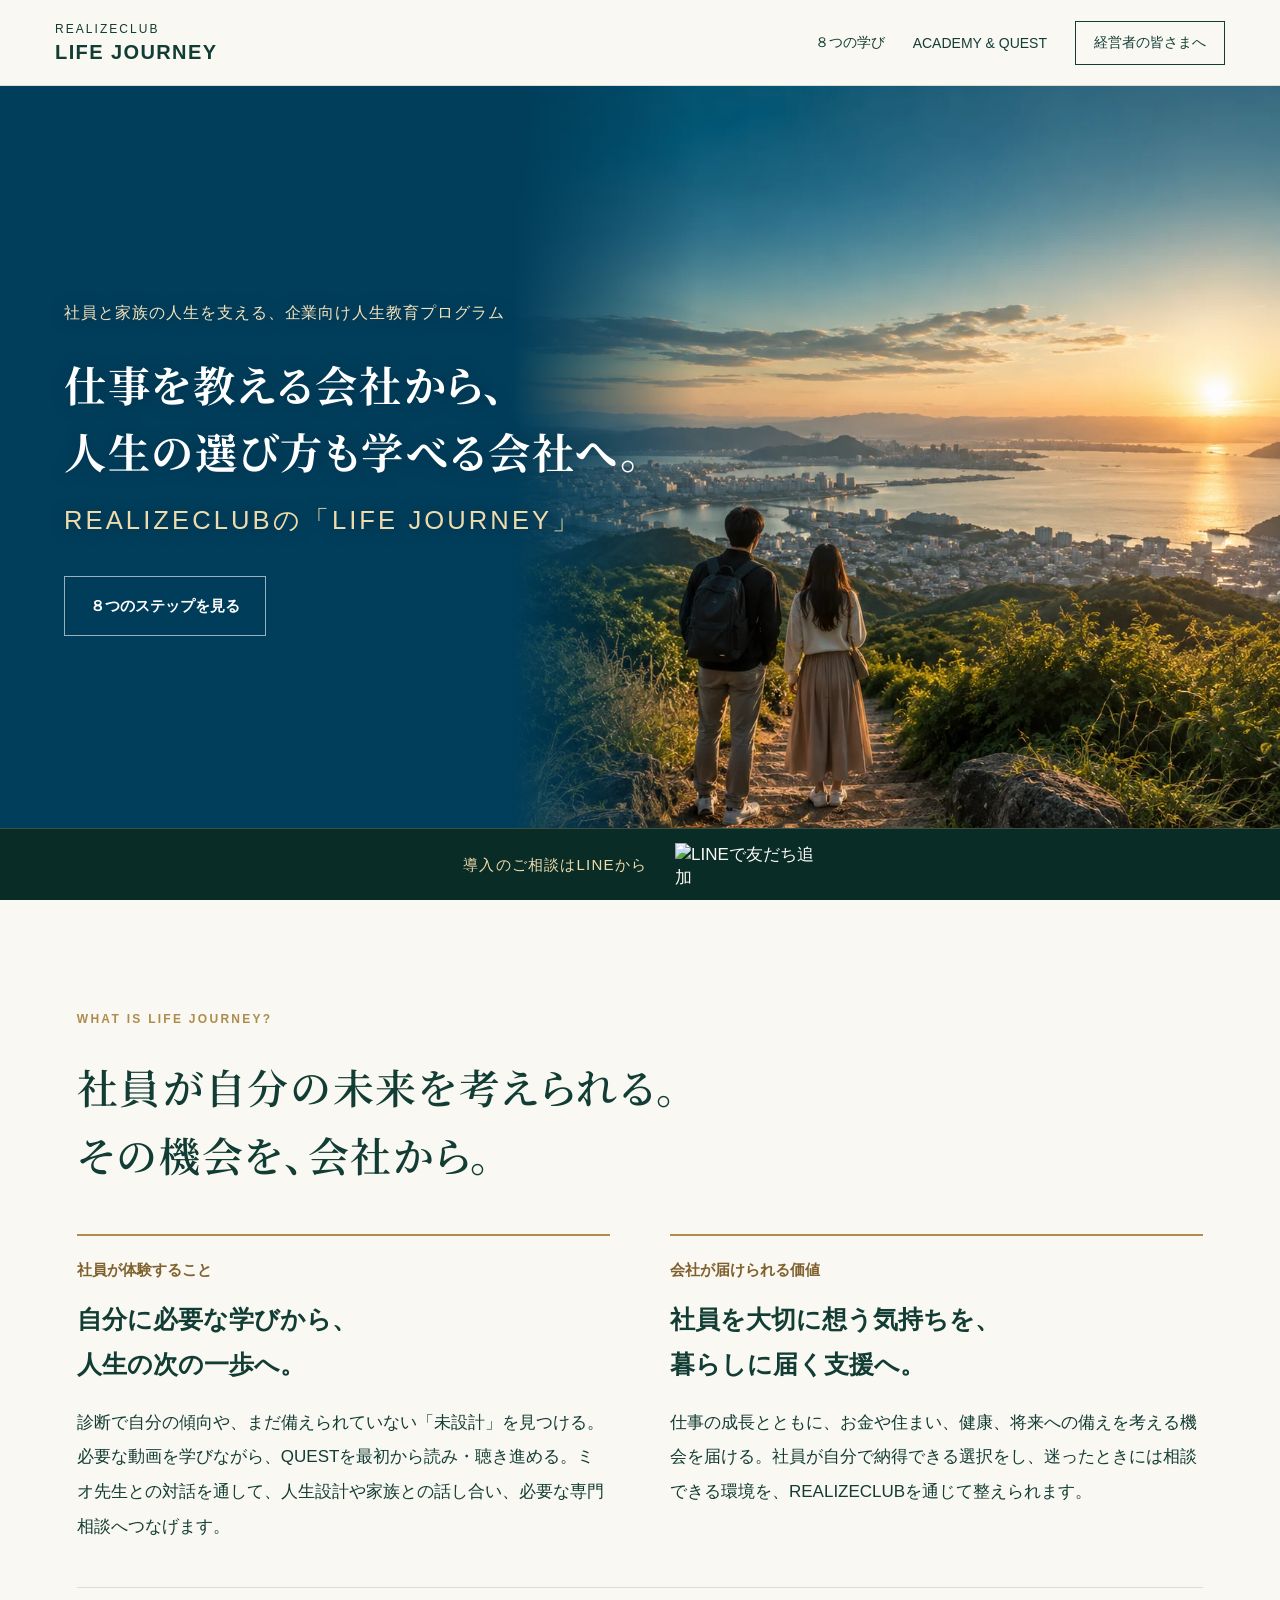
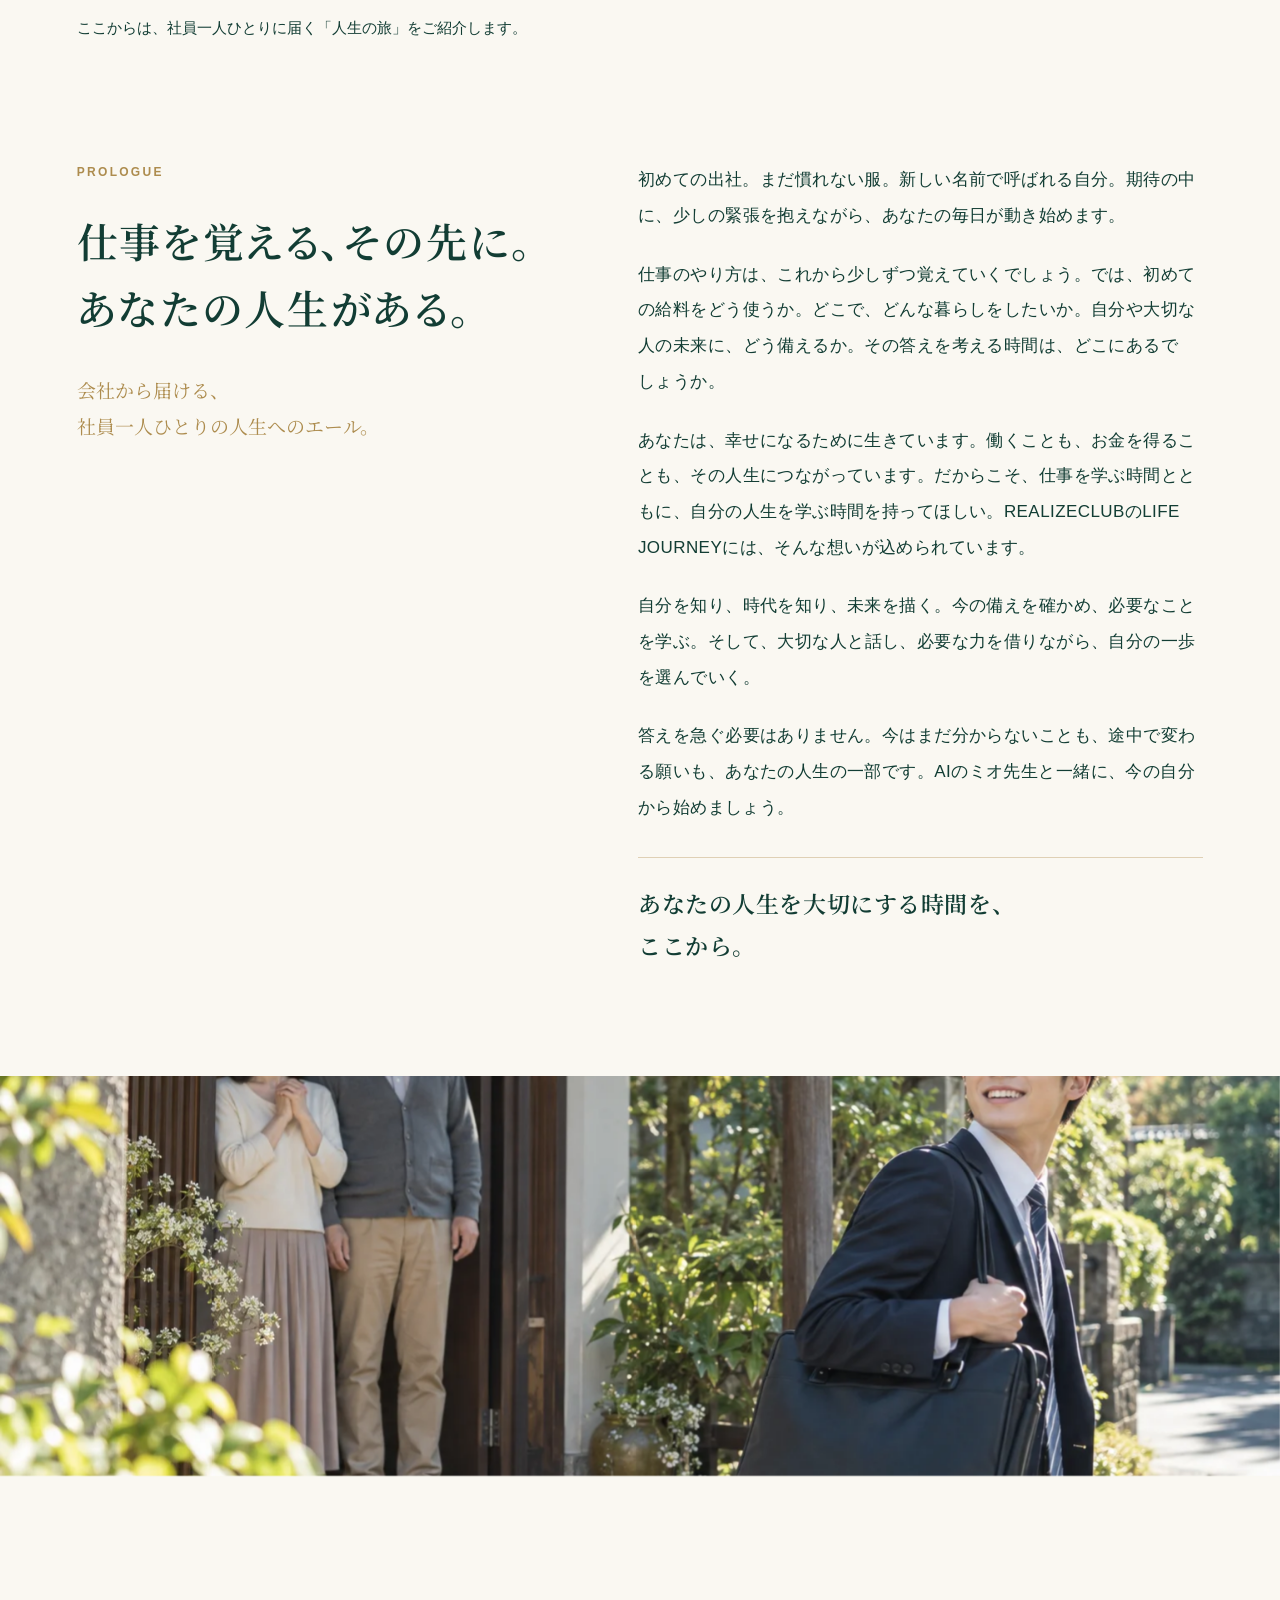
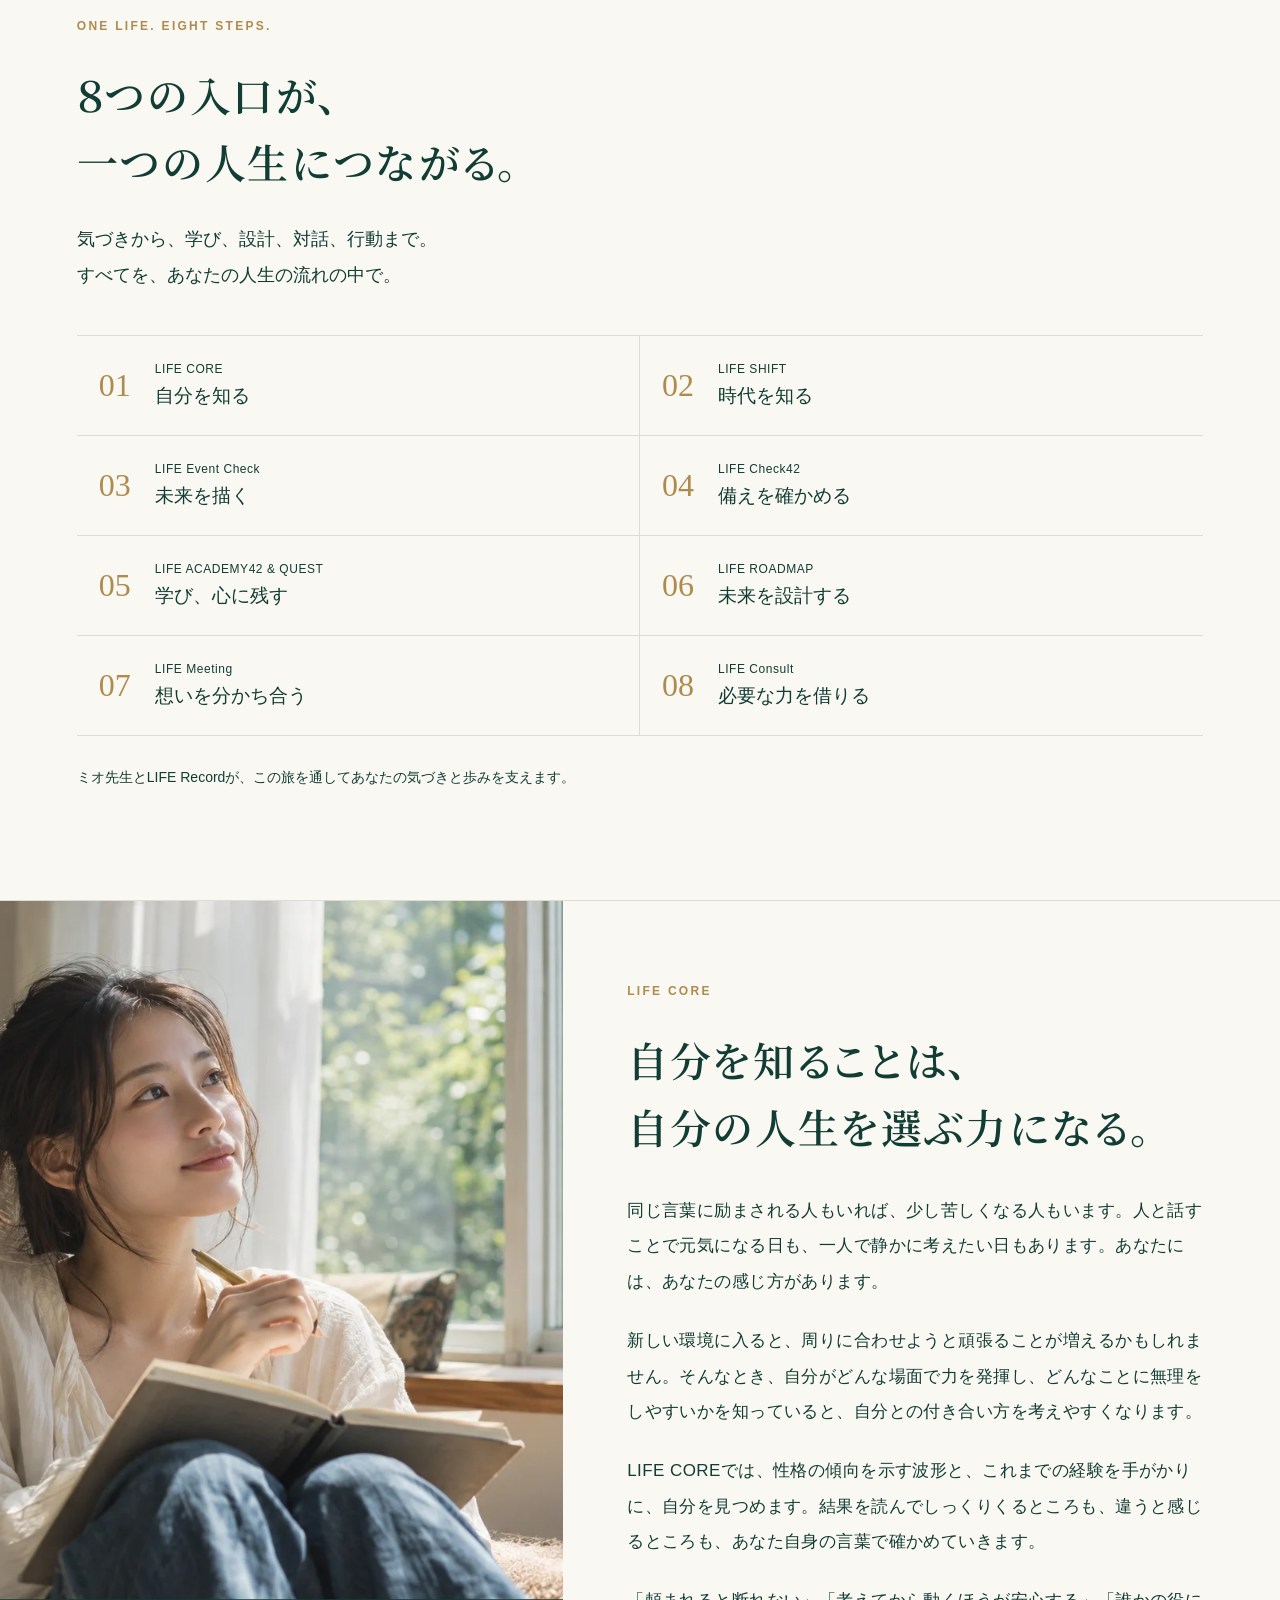
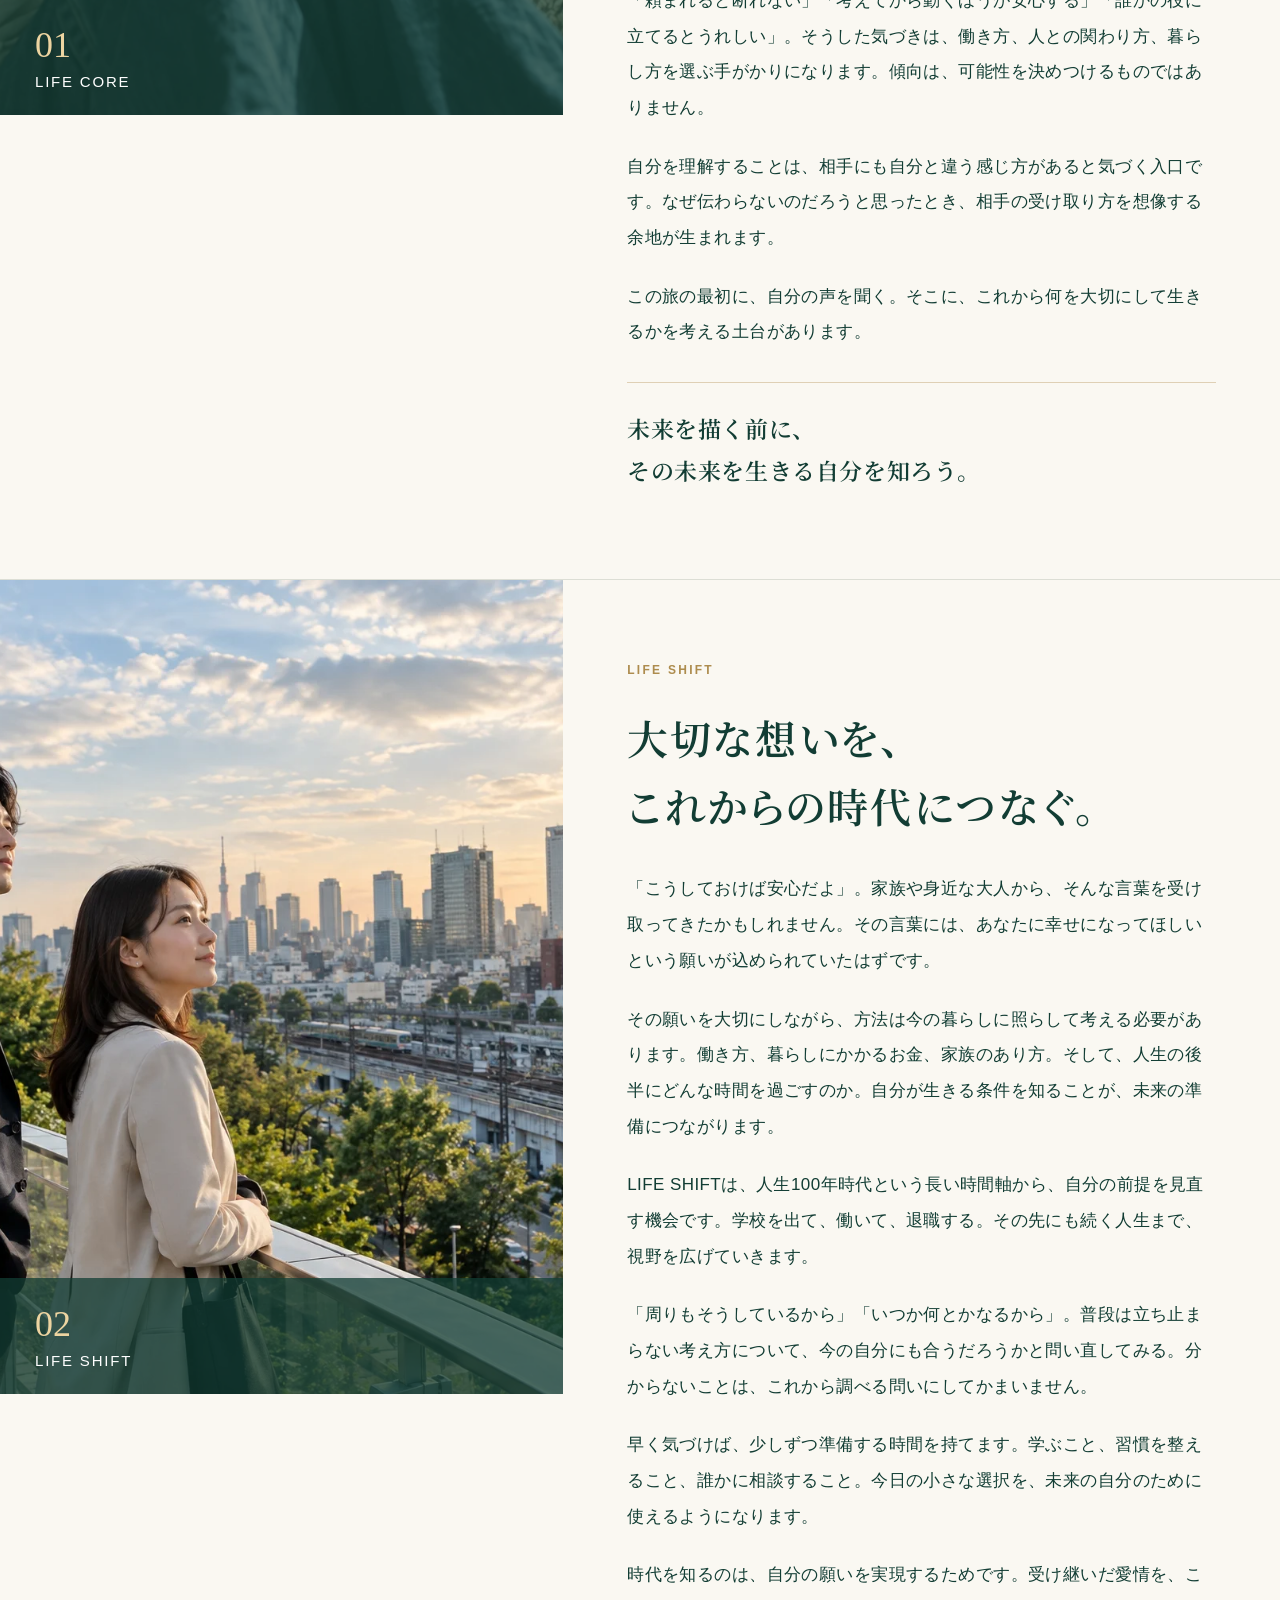
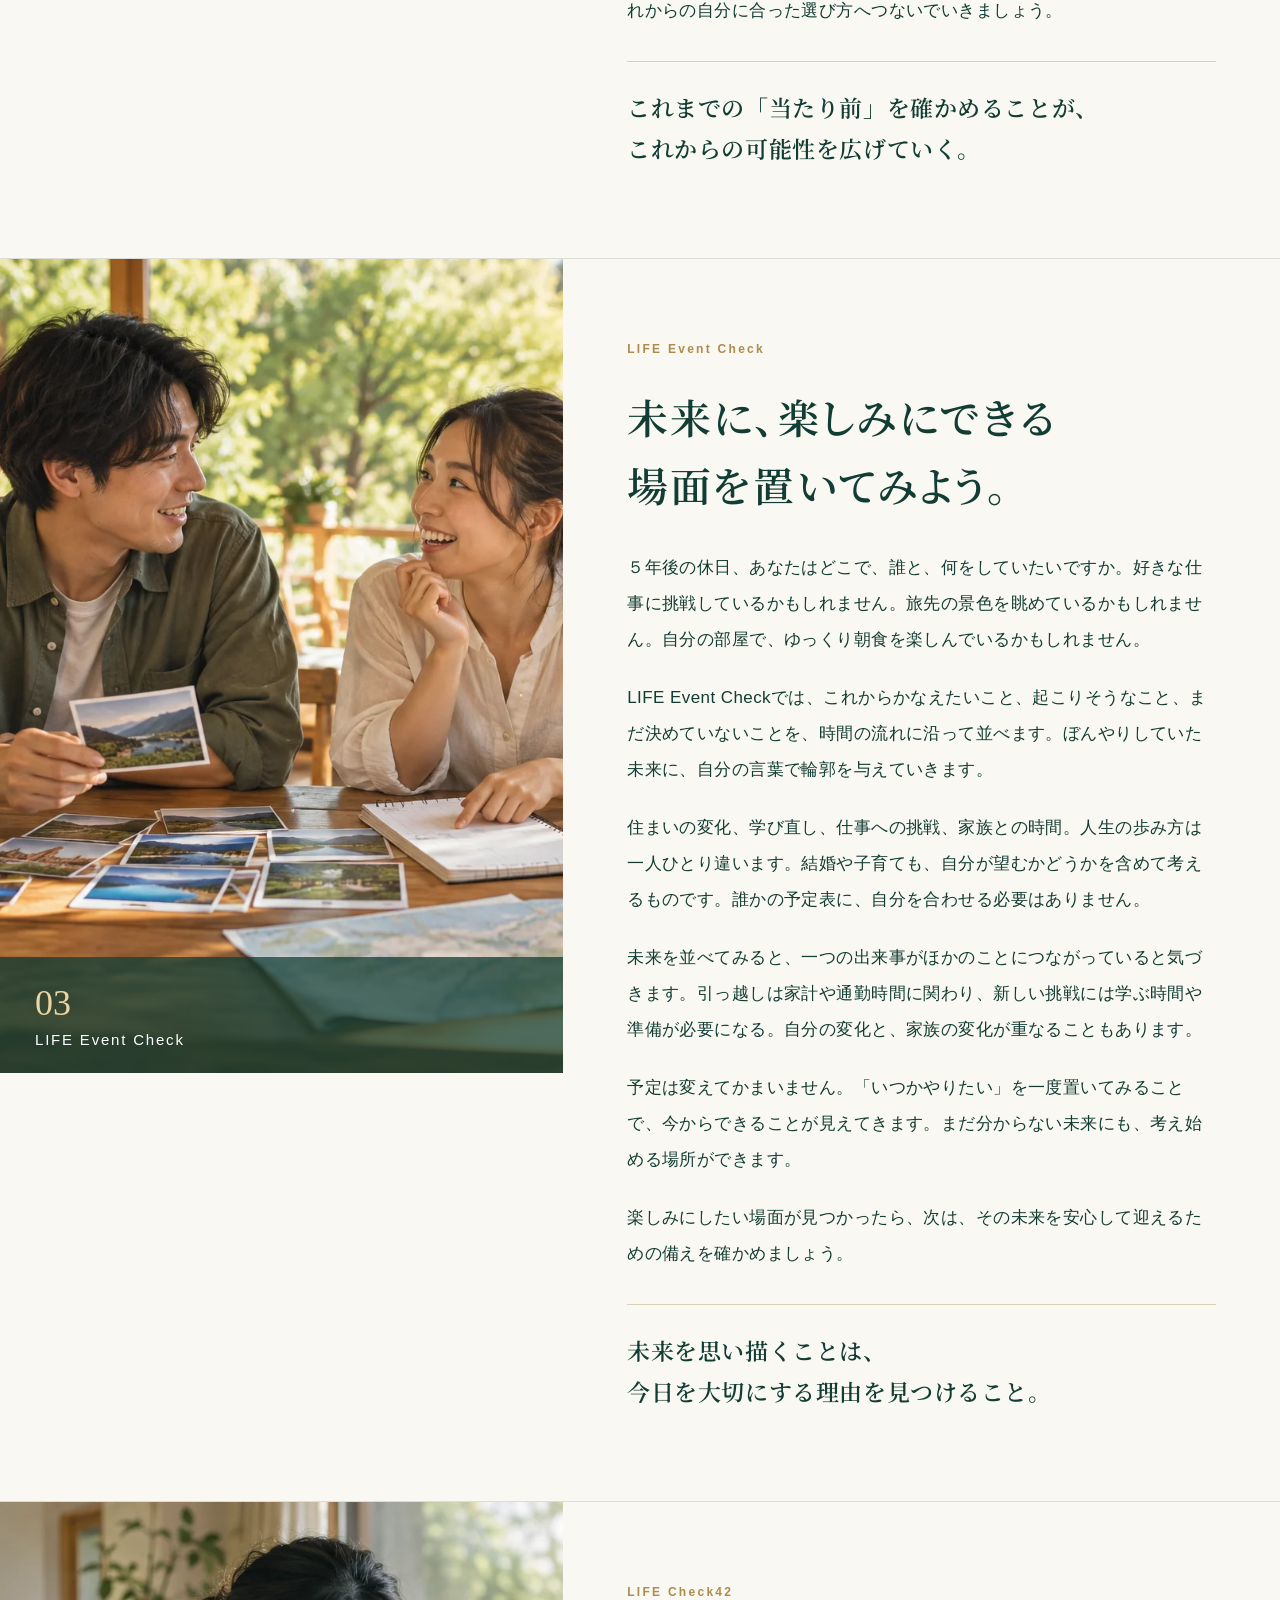
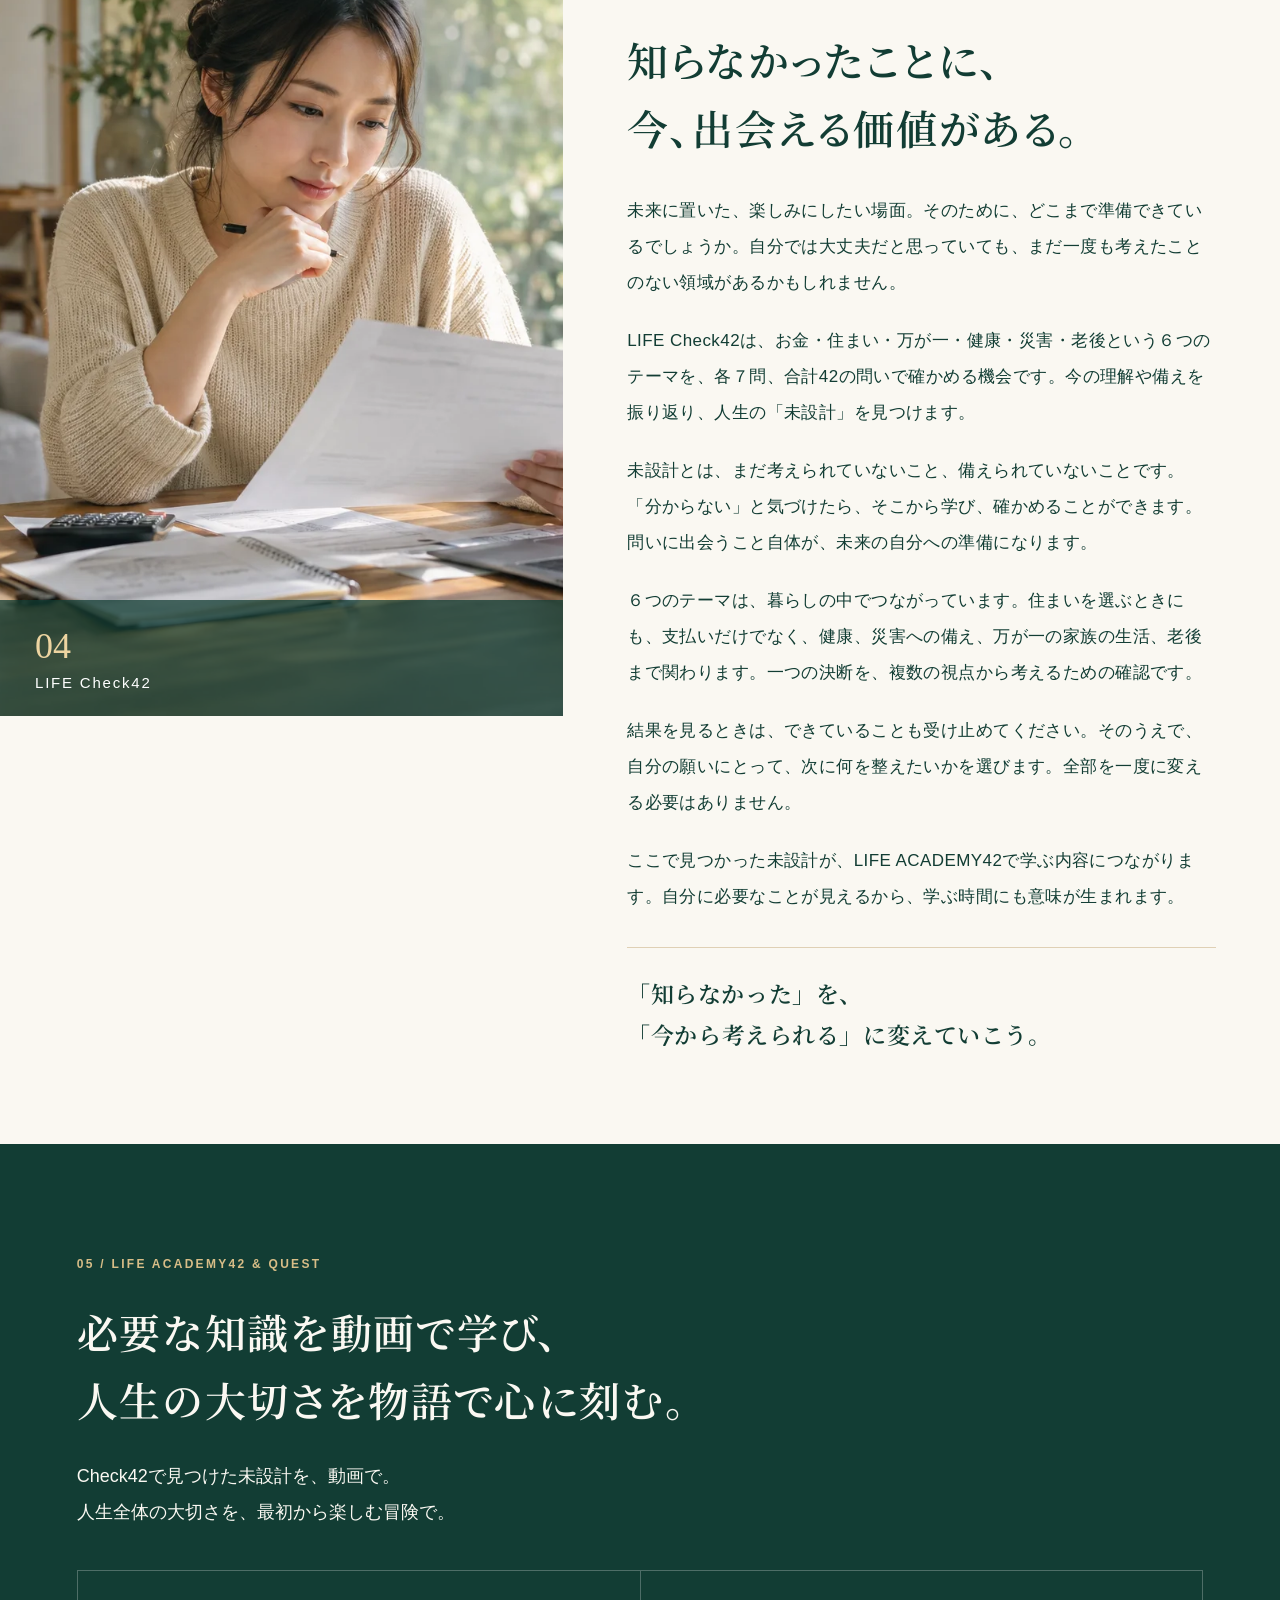
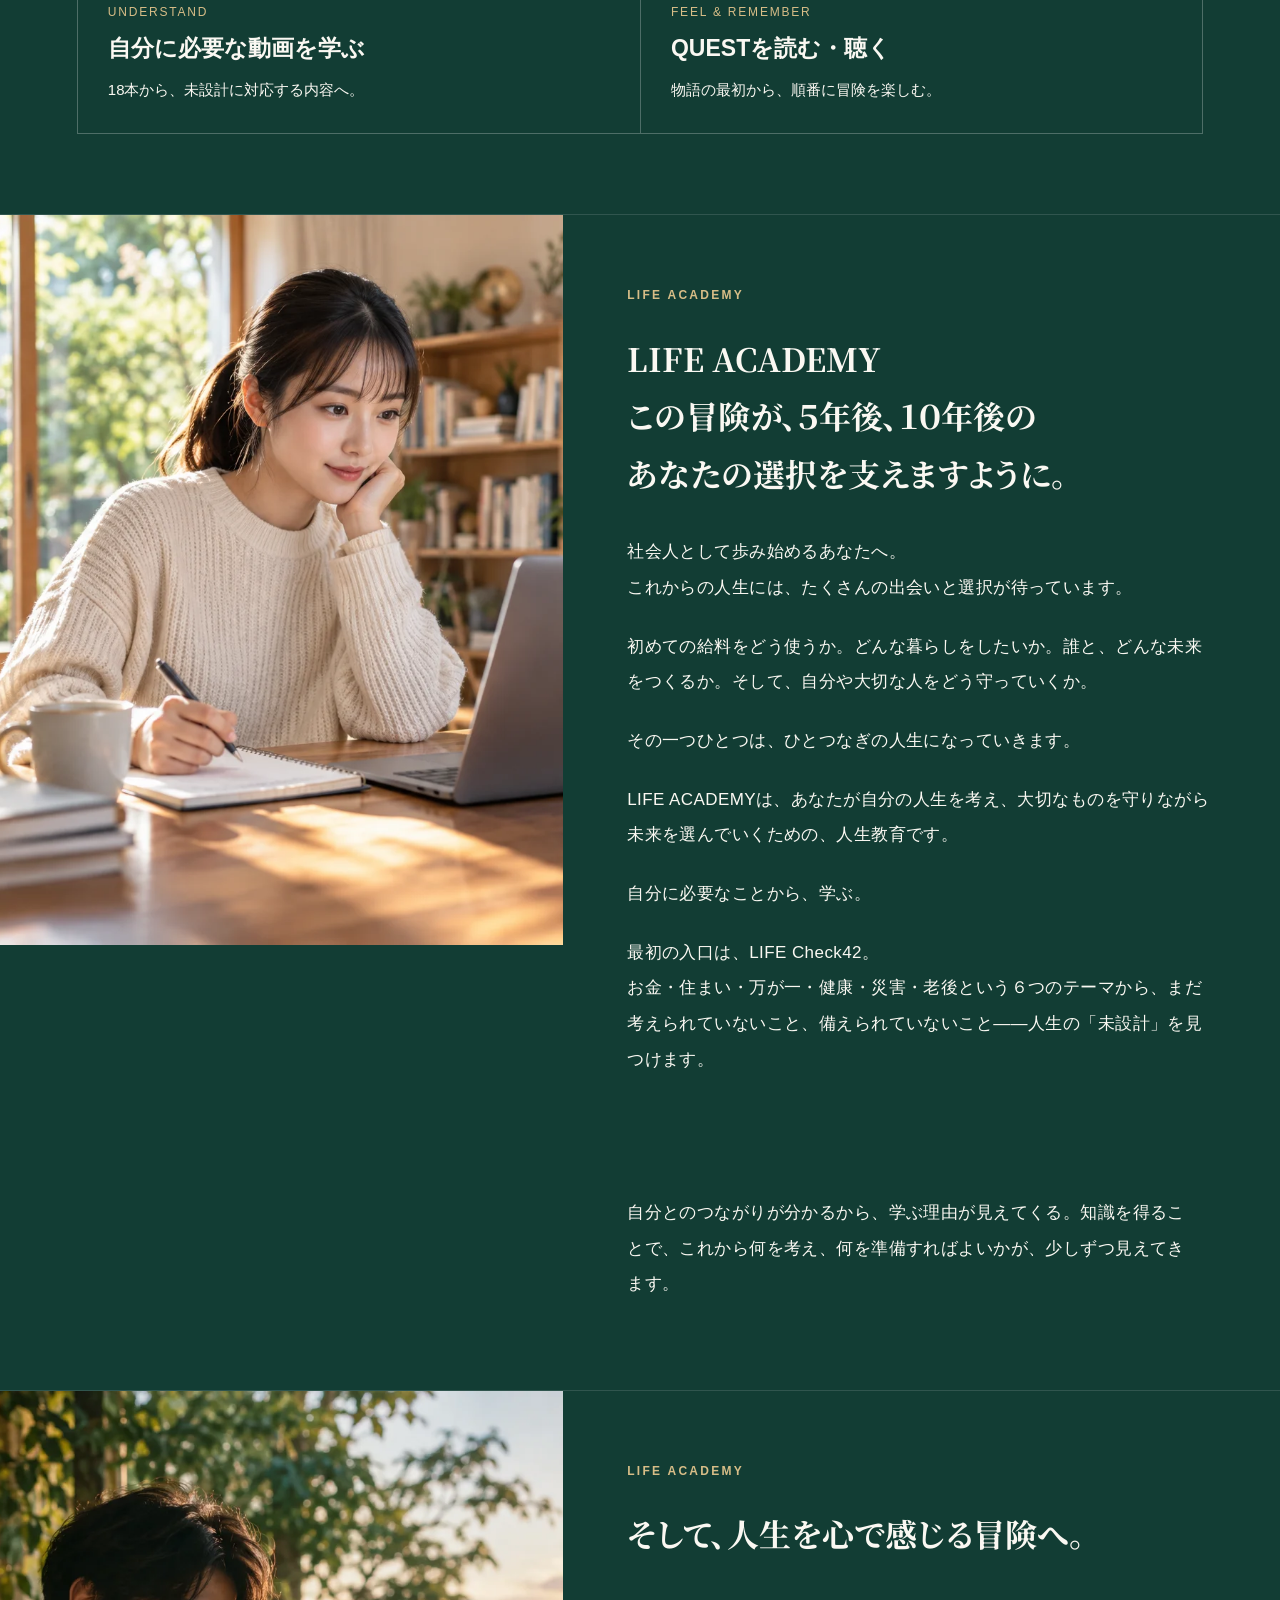
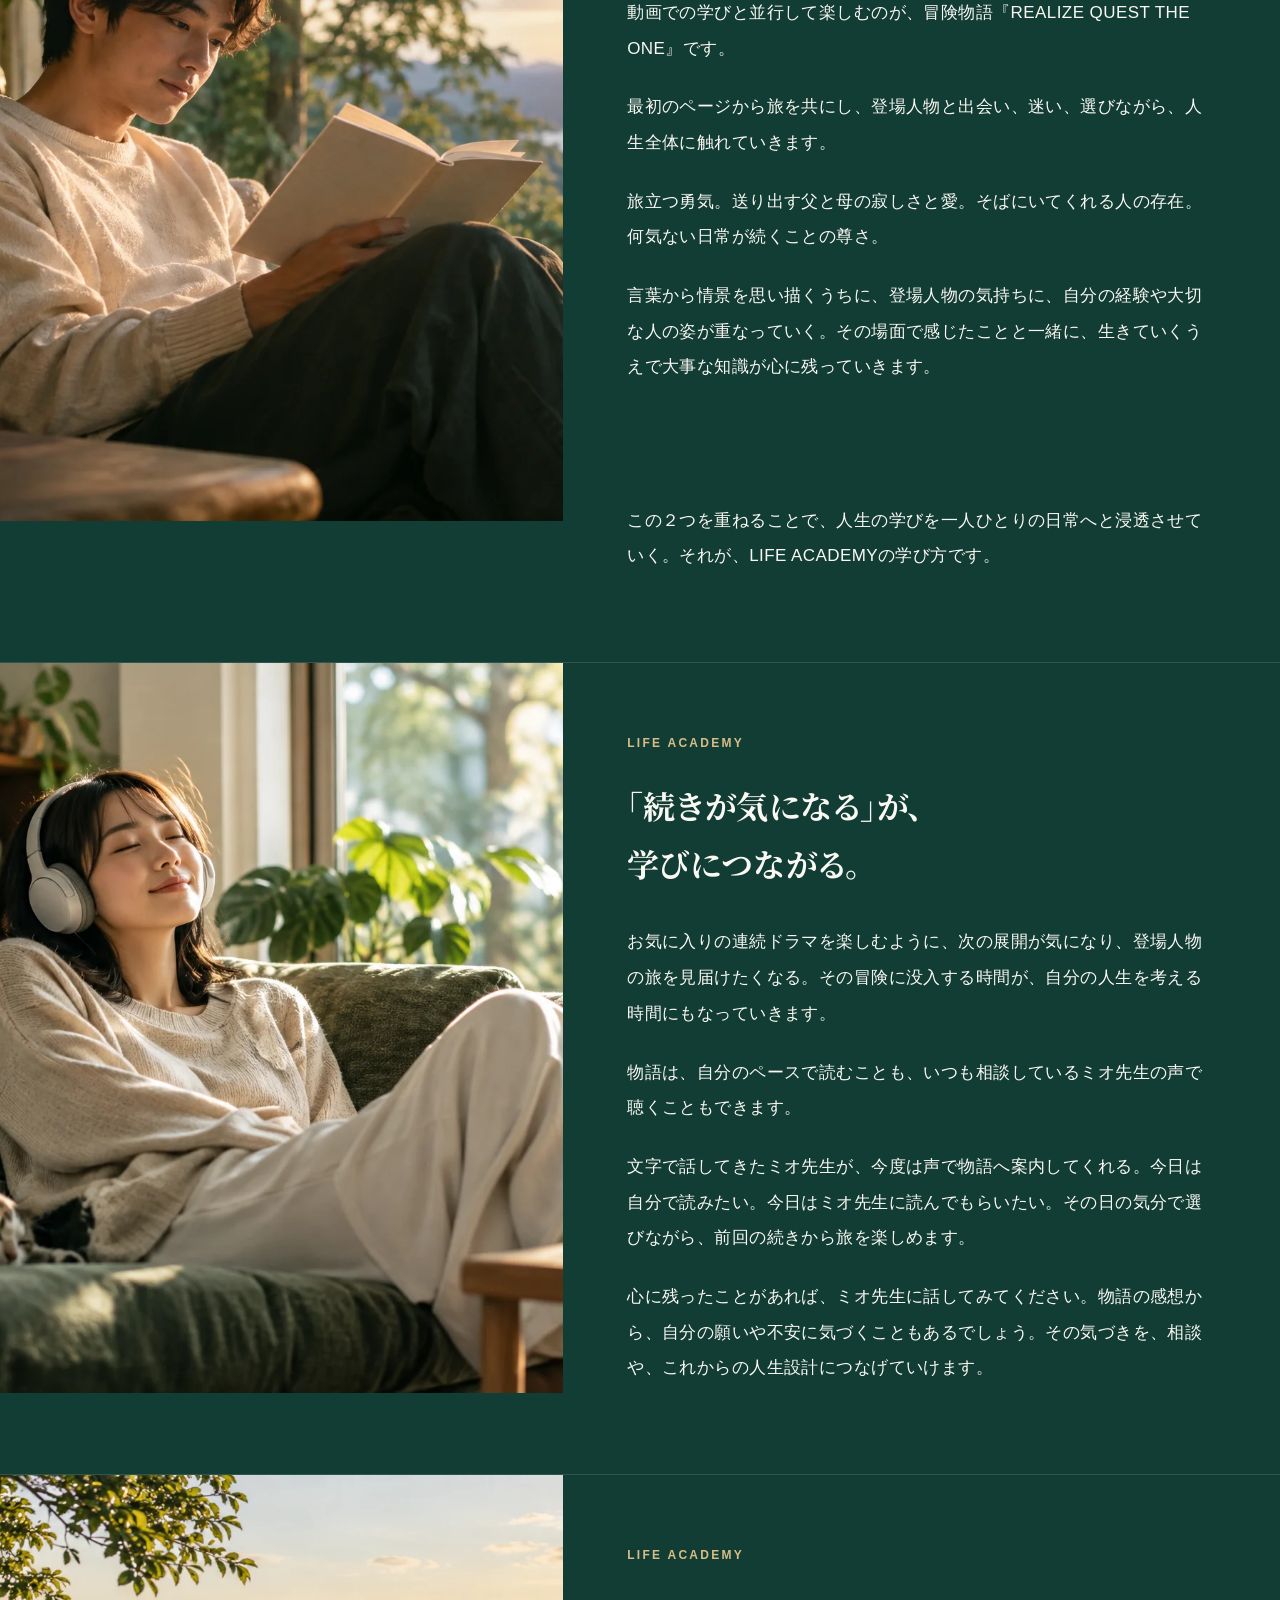
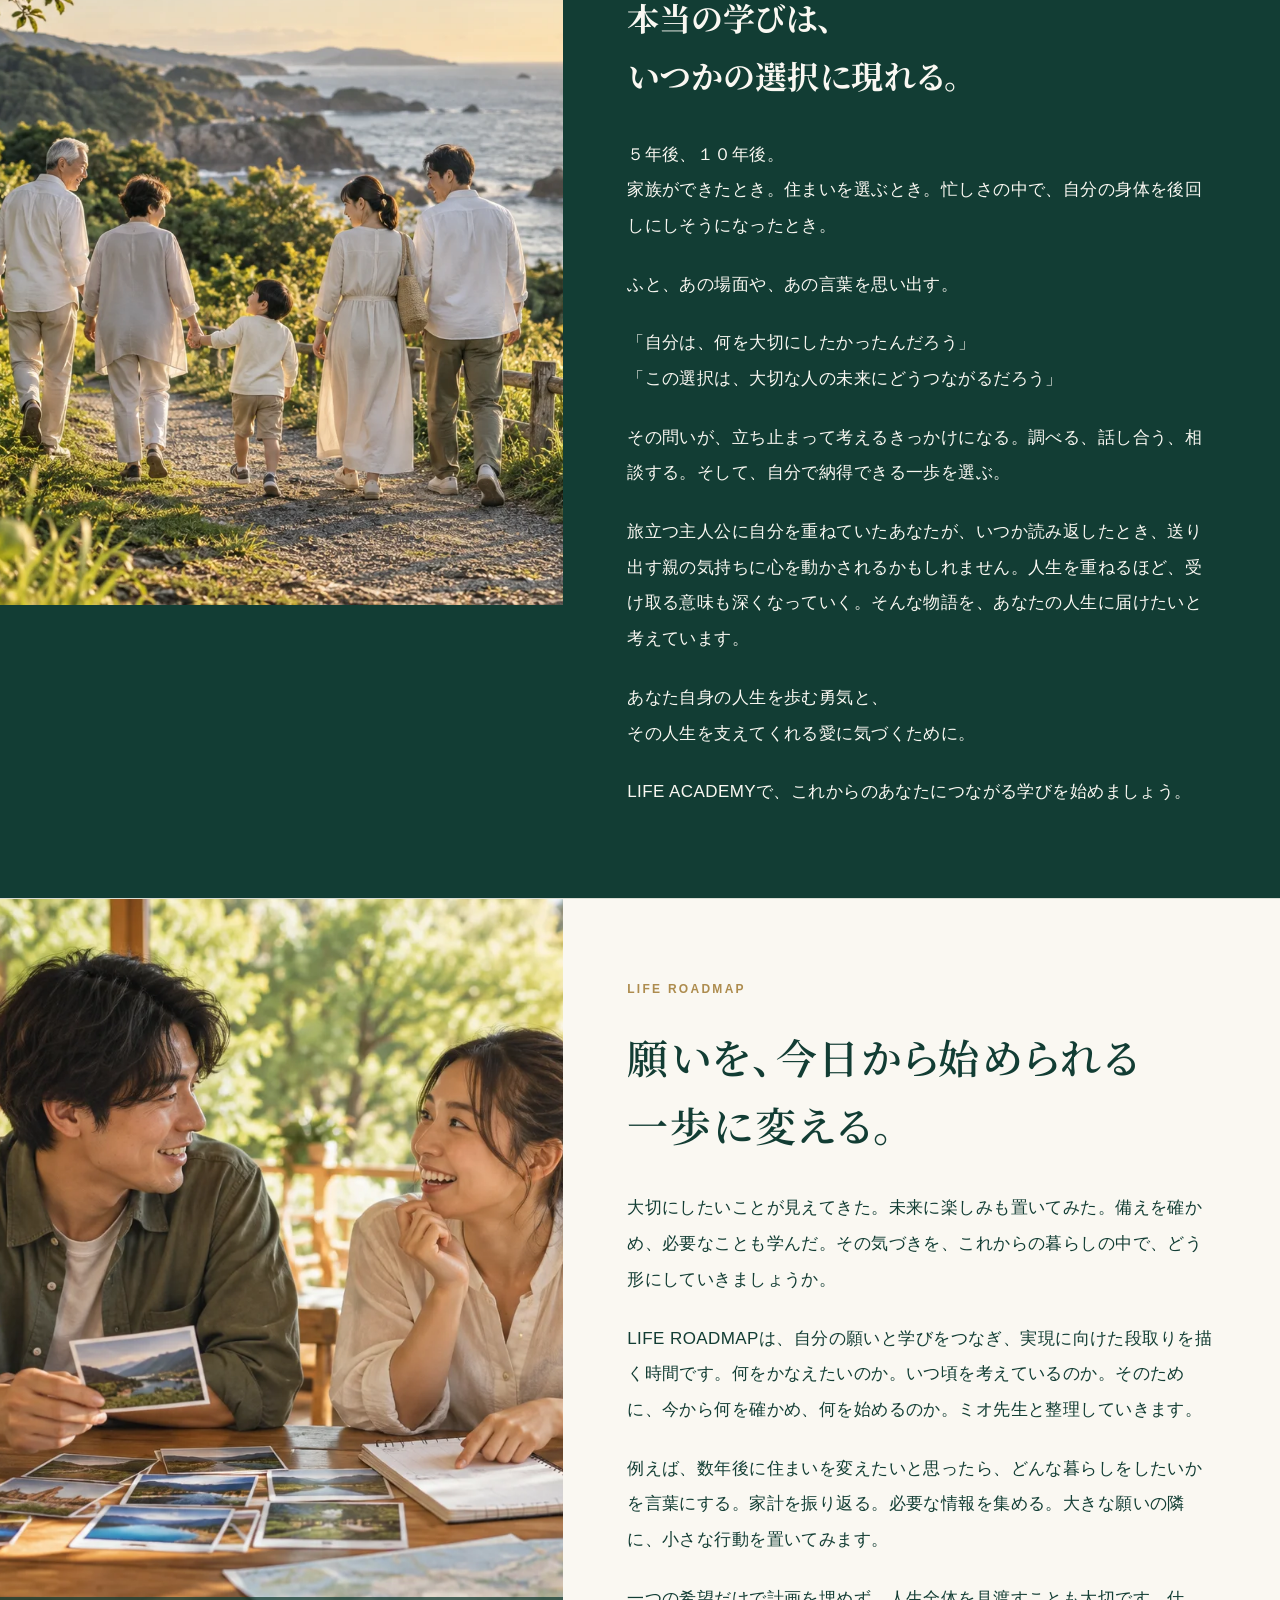
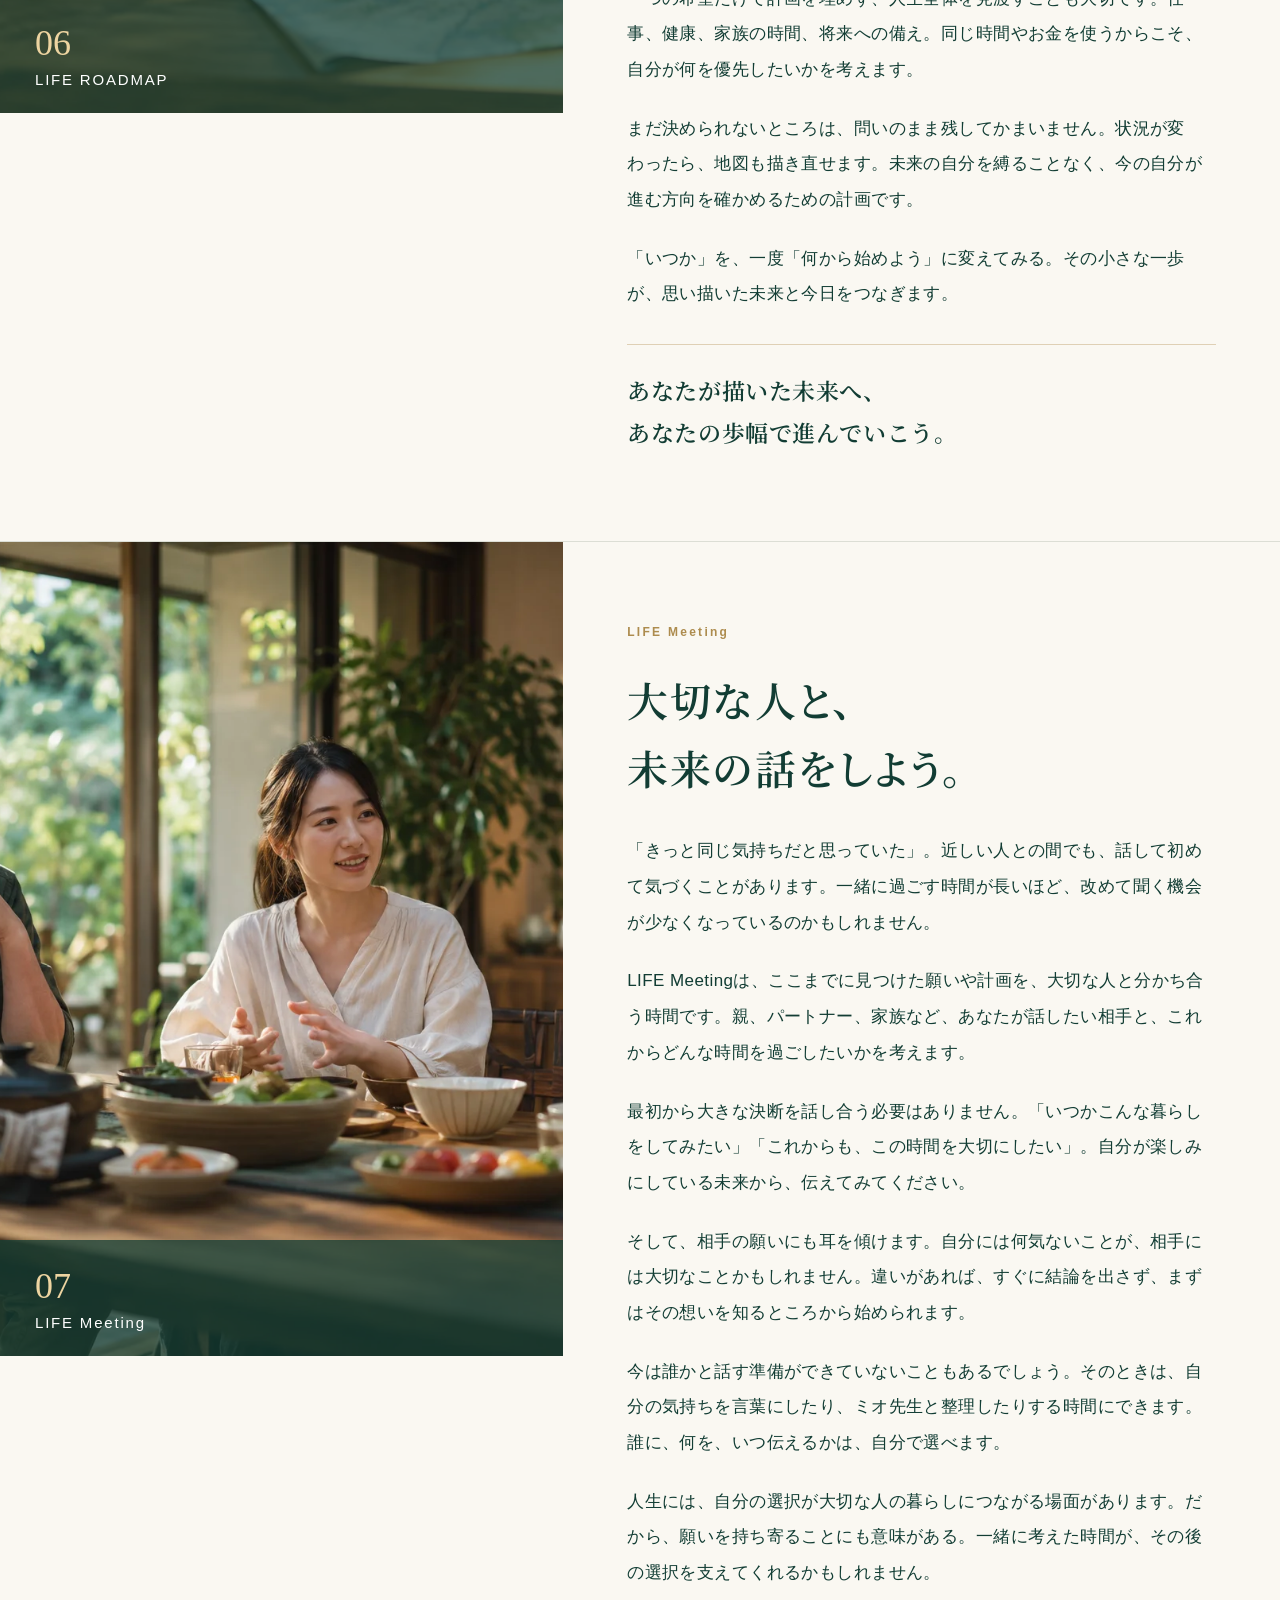
==== commit 1fc8e764: "ファーストビューの説明文2段落を削除 Co-Authored-By: Claude Opus 5.5 <noreply@anthropic.com>" ====
--- a/index.html
+++ b/index.html
@@ -6,7 +6,7 @@
 <link crossorigin="" href="https://fonts.gstatic.com" rel="preconnect"/>
 <link href="https://fonts.googleapis.com/css2?family=Noto+Serif+JP:wght@500;600&amp;display=swap" rel="stylesheet"/>
 <link href="style.css?v=2" rel="stylesheet"/>
-<link href="enhance.css?v=10" rel="stylesheet"/>
+<link href="enhance.css?v=12" rel="stylesheet"/>
 <script>document.documentElement.classList.add('js');setTimeout(function(){if(!window.__lj)document.documentElement.classList.remove('js')},2500)</script>
 <script defer="" src="script.js?v=3"></script>
 </head><body>
@@ -25,8 +25,6 @@
 <p class="service-category"><w-b>社員と</w-b><w-b>家族の</w-b><w-b>人生を</w-b><w-b>支える、</w-b><br class="mobile"/><w-b>企業向け人生教育</w-b><w-b>プログラム</w-b></p>
 <h1><w-b>仕事を</w-b><w-b>教える</w-b><w-b>会社から、</w-b><br/><w-b>人生の</w-b><w-b>選び方も</w-b><br class="mobile"/><w-b>学べる</w-b><w-b>会社へ。</w-b></h1>
 <p class="hero-sub" data-fit="" style="--fit:4.92vw;--fit-cap:18px"><w-b>REALIZECLUBの</w-b><w-b>「LIFE JOURNEY」</w-b></p>
-<p class="hero-note"><w-b>自分を</w-b><w-b>知る</w-b><w-b>診断から、</w-b><w-b>必要な</w-b><w-b>知識を</w-b><w-b>学ぶ動画、</w-b><br class="desktop"/><w-b>心に</w-b><w-b>残る</w-b><w-b>冒険物語、</w-b><w-b>AIミオ先生との</w-b><w-b>対話まで。</w-b></p>
-<p class="hero-description"><w-b>お金・住まい・健康など、</w-b><w-b>生きていく</w-b><w-b>うえで</w-b><w-b>大切な</w-b><w-b>ことを</w-b><w-b>学び、</w-b><w-b>自分の</w-b><w-b>人生設計や</w-b><w-b>専門家への</w-b><w-b>相談に</w-b><w-b>つなげる。</w-b><w-b>会社から</w-b><w-b>社員と</w-b><w-b>家族へ</w-b><w-b>届ける、</w-b><w-b>ひとつなぎの</w-b><w-b>人生教育です。</w-b></p>
 <a class="button light" href="#chapters">８つのステップを見る</a></div></div>
 <p class="hero-bottom"><w-b>診断で</w-b><w-b>気づく。</w-b><w-b>動画と</w-b><w-b>物語で</w-b><w-b>学ぶ。</w-b><br class="mobile"/><w-b>対話で、</w-b><w-b>未来を</w-b><w-b>描く。</w-b></p></section>
 <section aria-labelledby="overview-title" class="service-overview section">
@@ -305,7 +303,6 @@
 <p><w-b>株式会社REALIZE OS</w-b><br/><w-b>写真は</w-b><w-b>AI生成に</w-b><w-b>よる</w-b><w-b>イメージです。</w-b><w-b>実際の</w-b><w-b>利用者・</w-b><w-b>サービス画面ではありません。</w-b><br/><w-b>QUESTの</w-b><w-b>朗読など、</w-b><w-b>利用できる</w-b><w-b>機能・提供時期は</w-b><w-b>ご案内を</w-b><w-b>ご確認ください。</w-b></p></footer>
 <div class="cta-bar" id="cta-bar">
 <p class="cta-bar-text">導入のご相談は<br class="mobile"/>LINEから</p>
-<a class="cta-bar-line" href="https://lin.ee/u9d0tbA" target="_blank" rel="noopener"><img src="https://scdn.line-apps.com/n/line_add_friends/btn/ja.png" alt="LINEで友だち追加" height="36" width="116"/></a>
+<a class="cta-bar-line" href="https://lin.ee/u9d0tbA" rel="noopener" target="_blank"><img alt="LINEで友だち追加" height="36" src="https://scdn.line-apps.com/n/line_add_friends/btn/ja.png" width="116"/></a>
 </div>
-
 </body></html>
--- a/enhance.css
+++ b/enhance.css
@@ -33,6 +33,7 @@
 .hero-bottom{position:relative;width:auto;background:var(--deep);color:#efdbab;text-align:center;
   padding:18px 5%;letter-spacing:.1em}
 .hero .button.light{background:rgba(0,62,91,.35)}
+.hero-sub+.button{margin-top:clamp(28px,3vw,40px)}
 .hero .button.light:hover{background:var(--cream);text-shadow:none}
 
 @media(max-width:1024px){
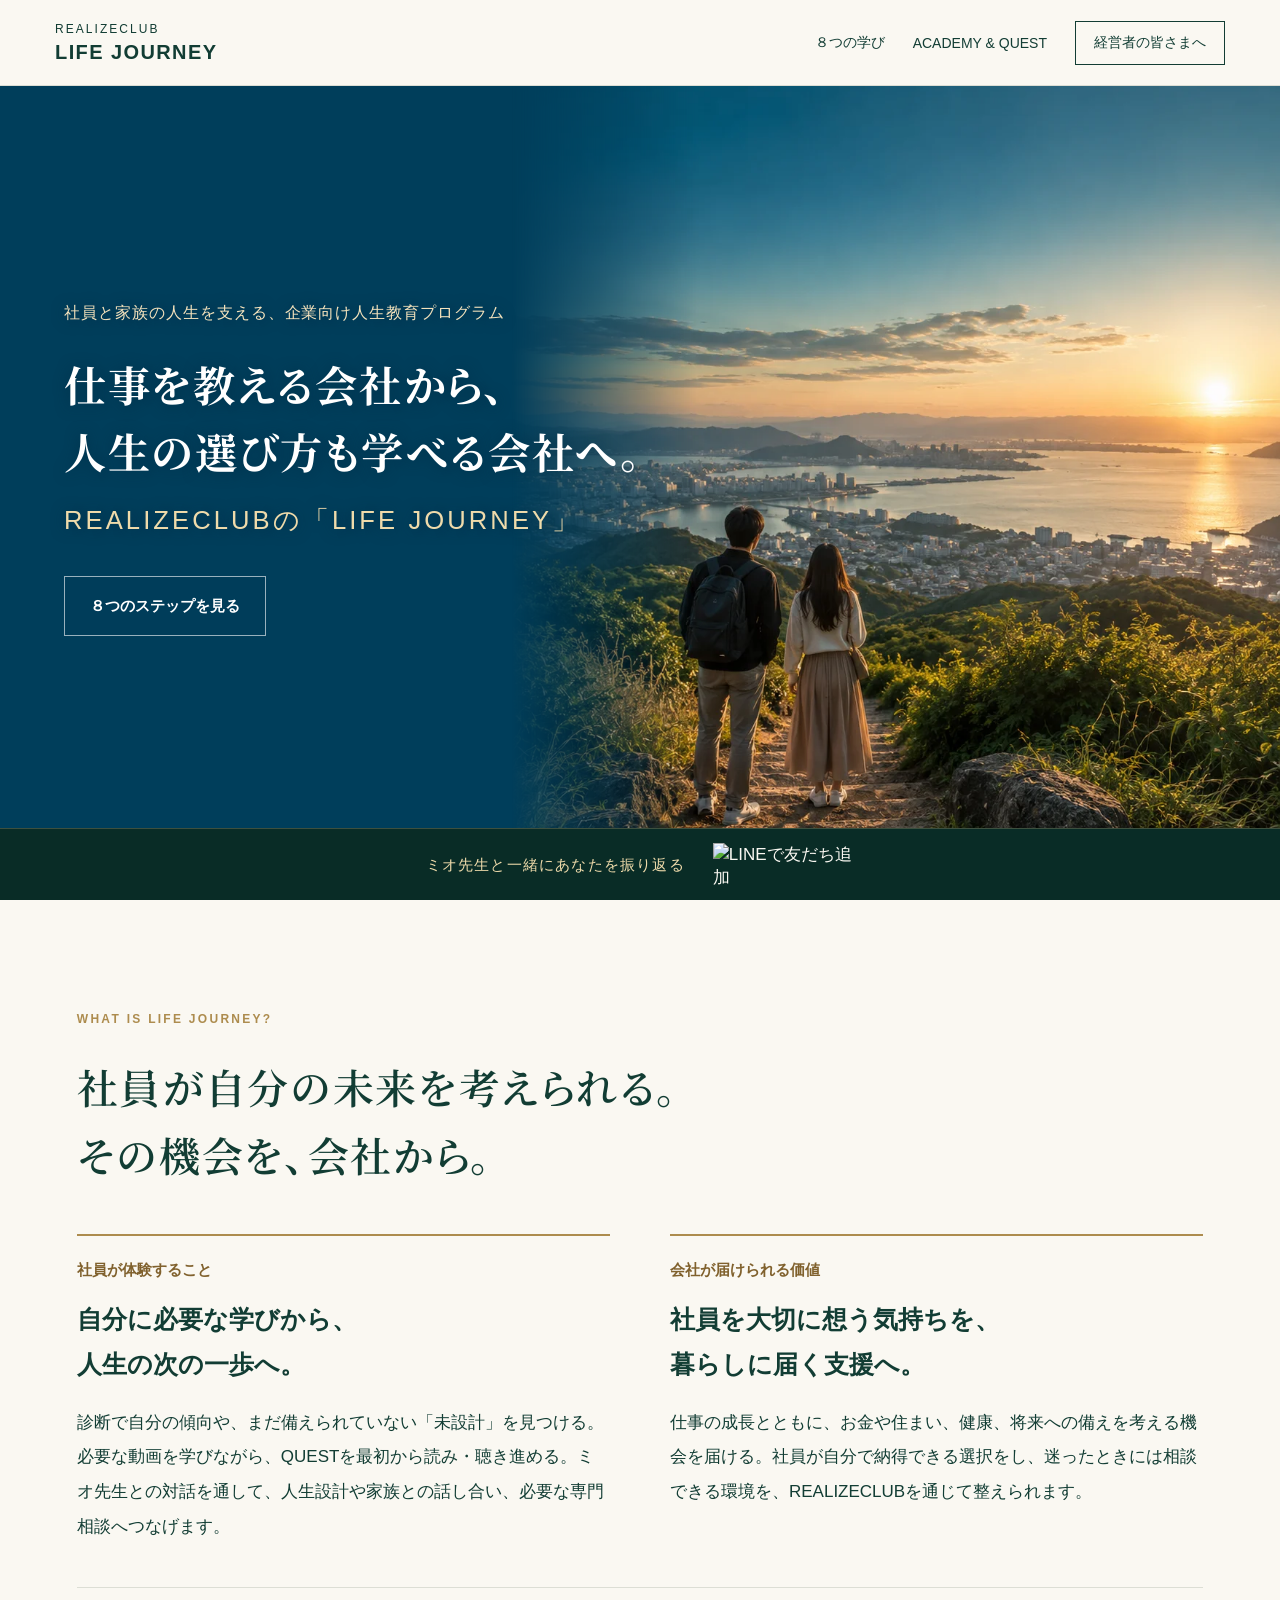
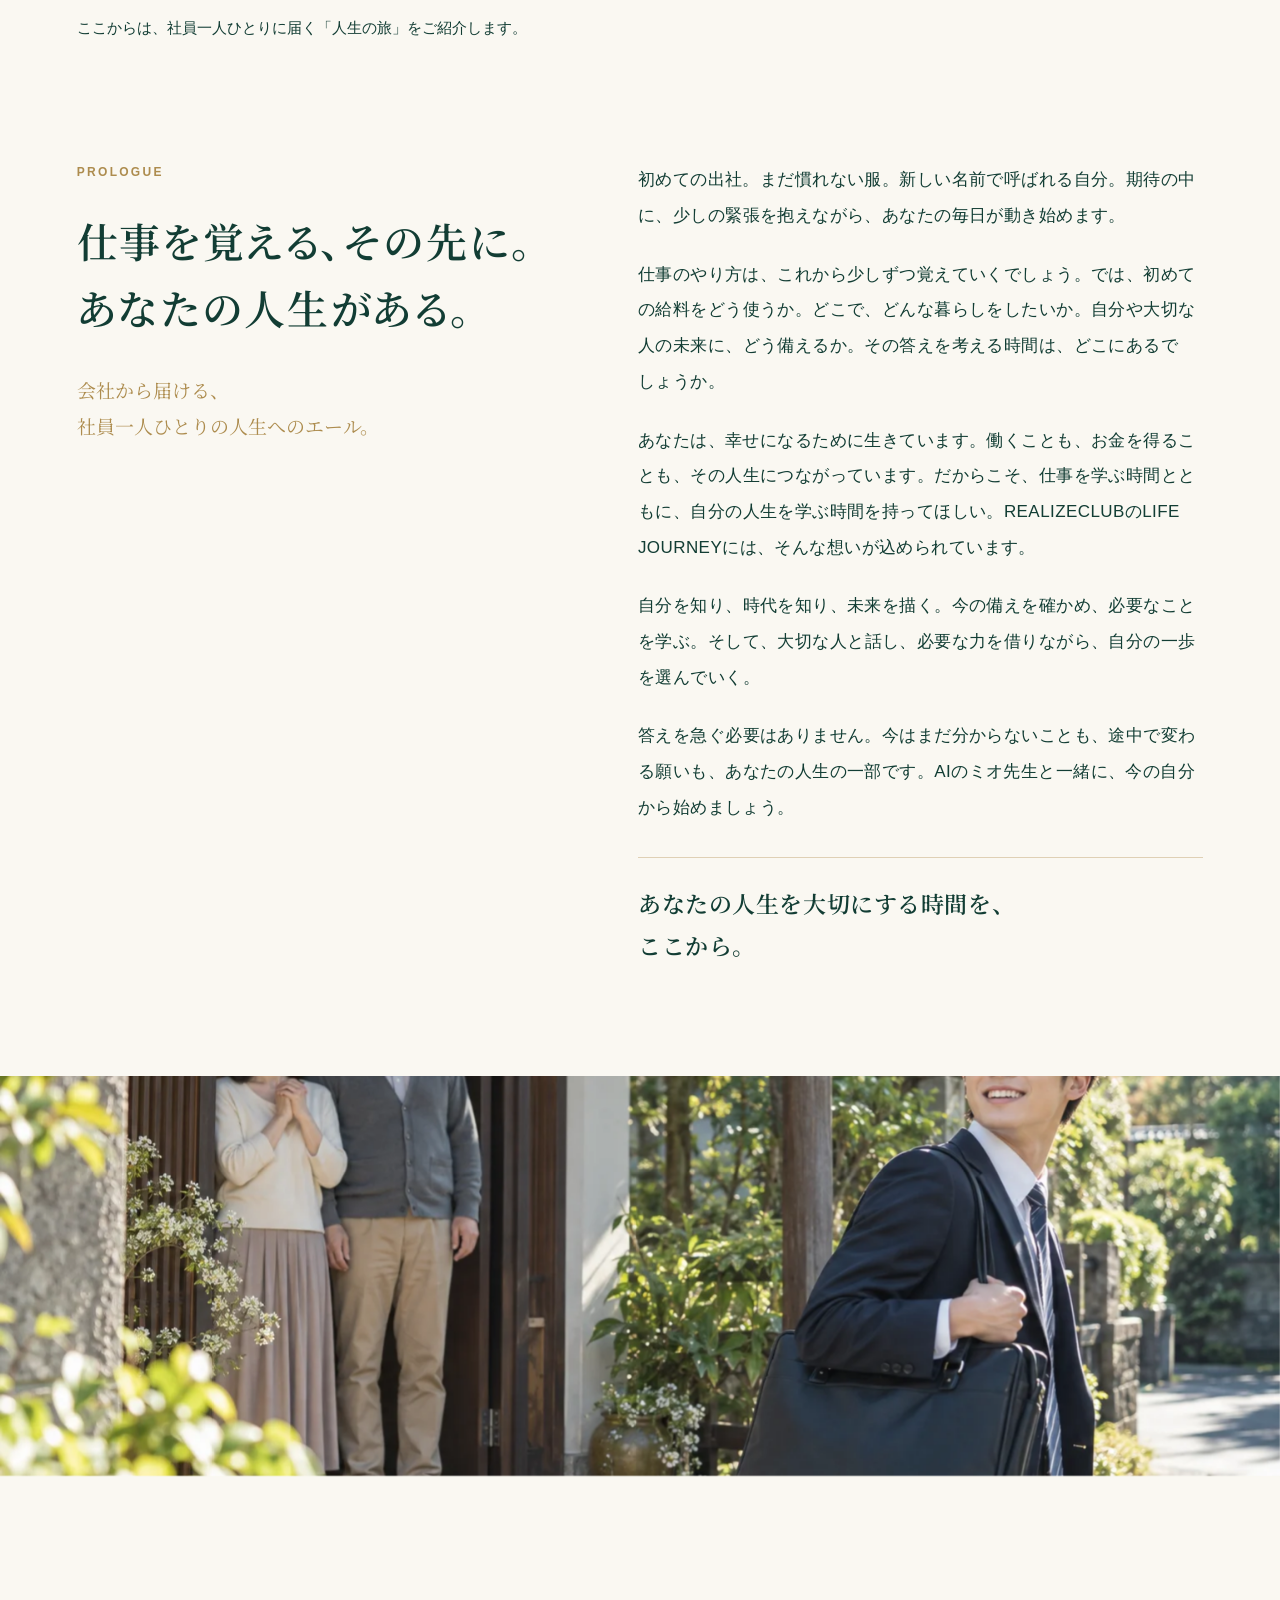
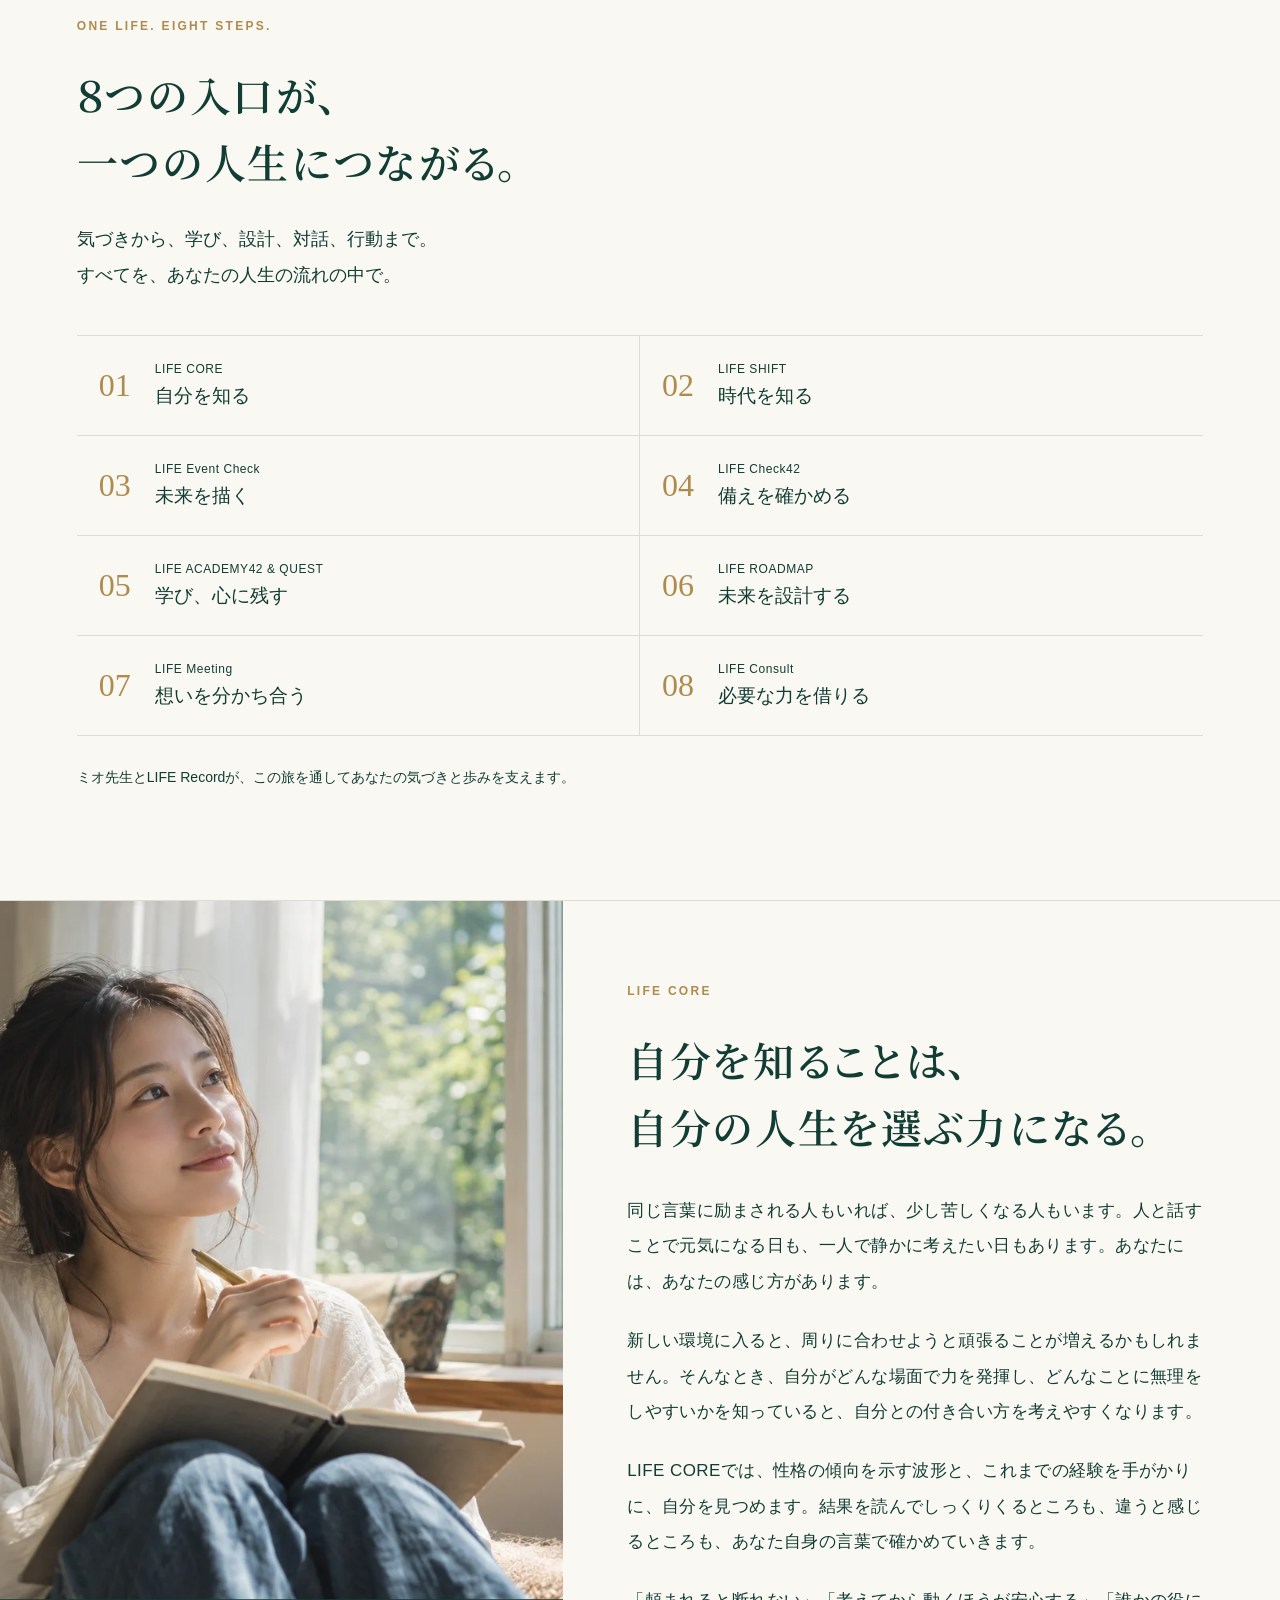
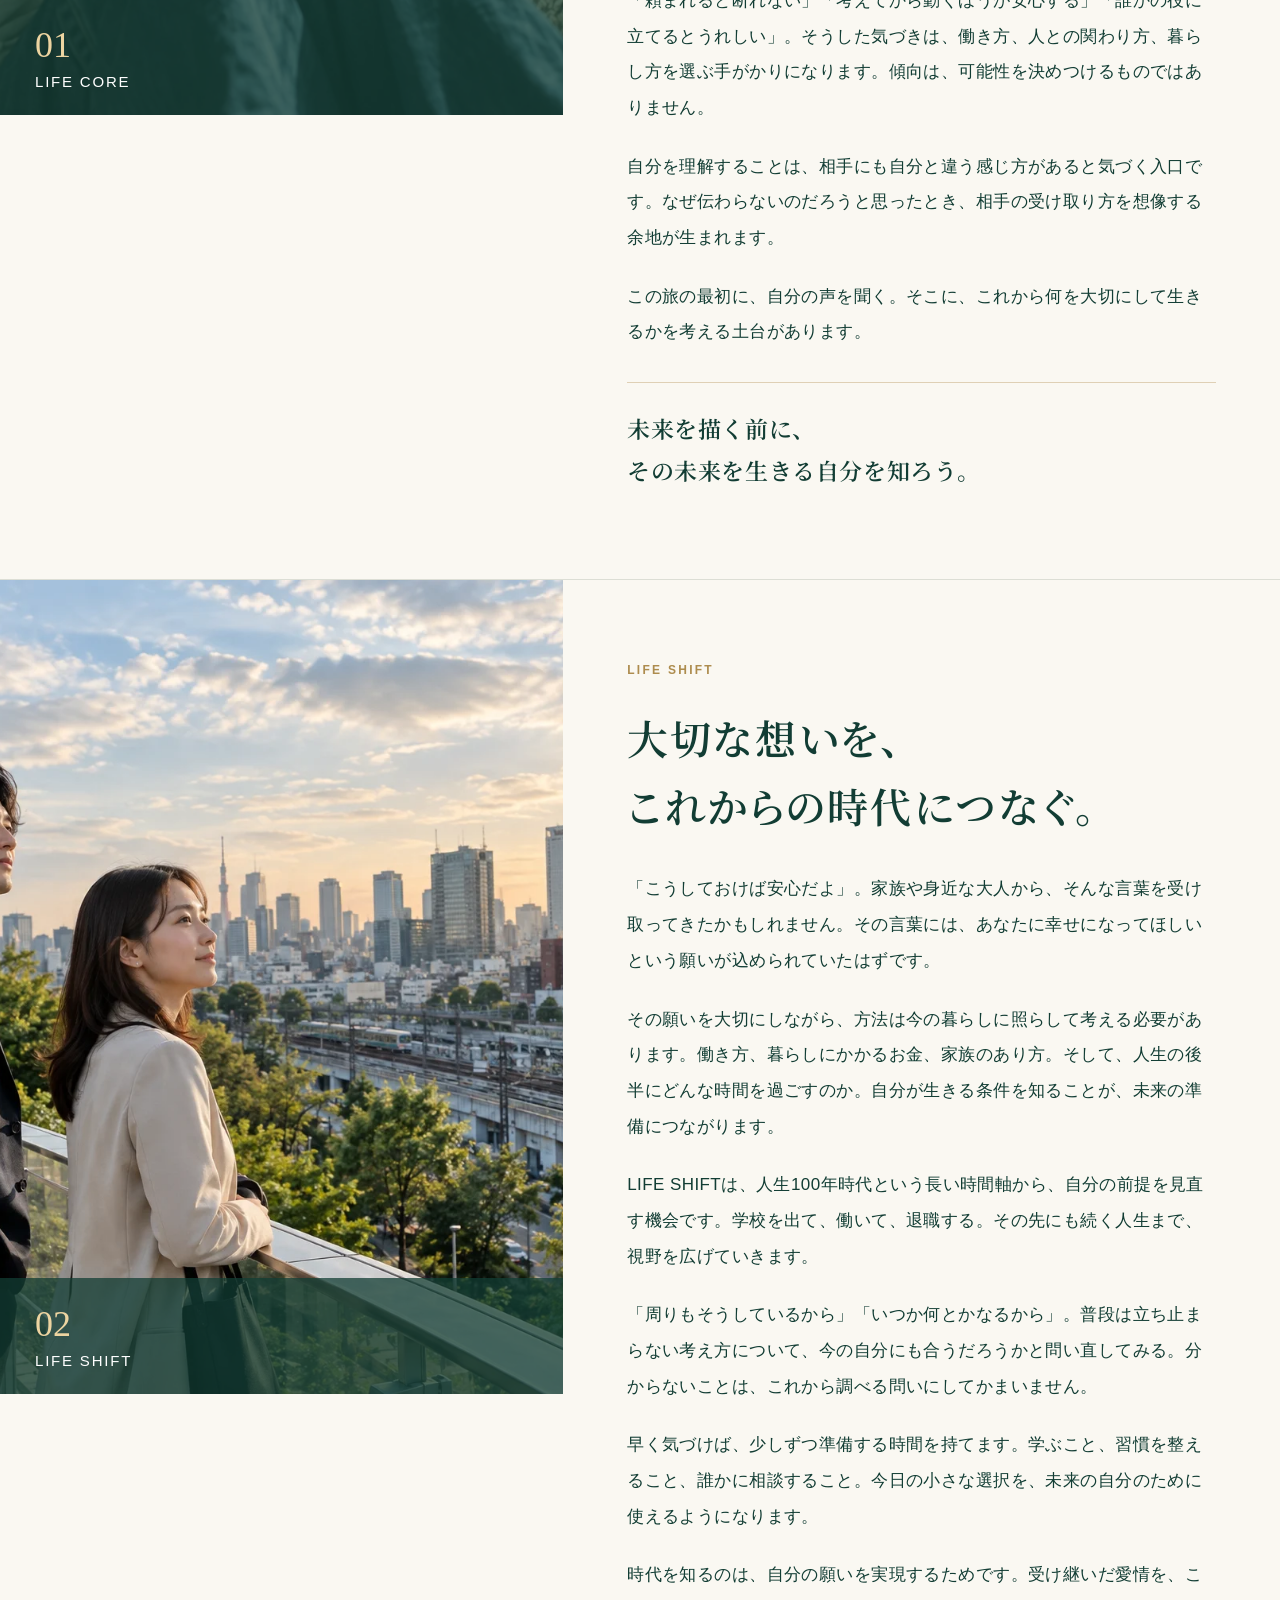
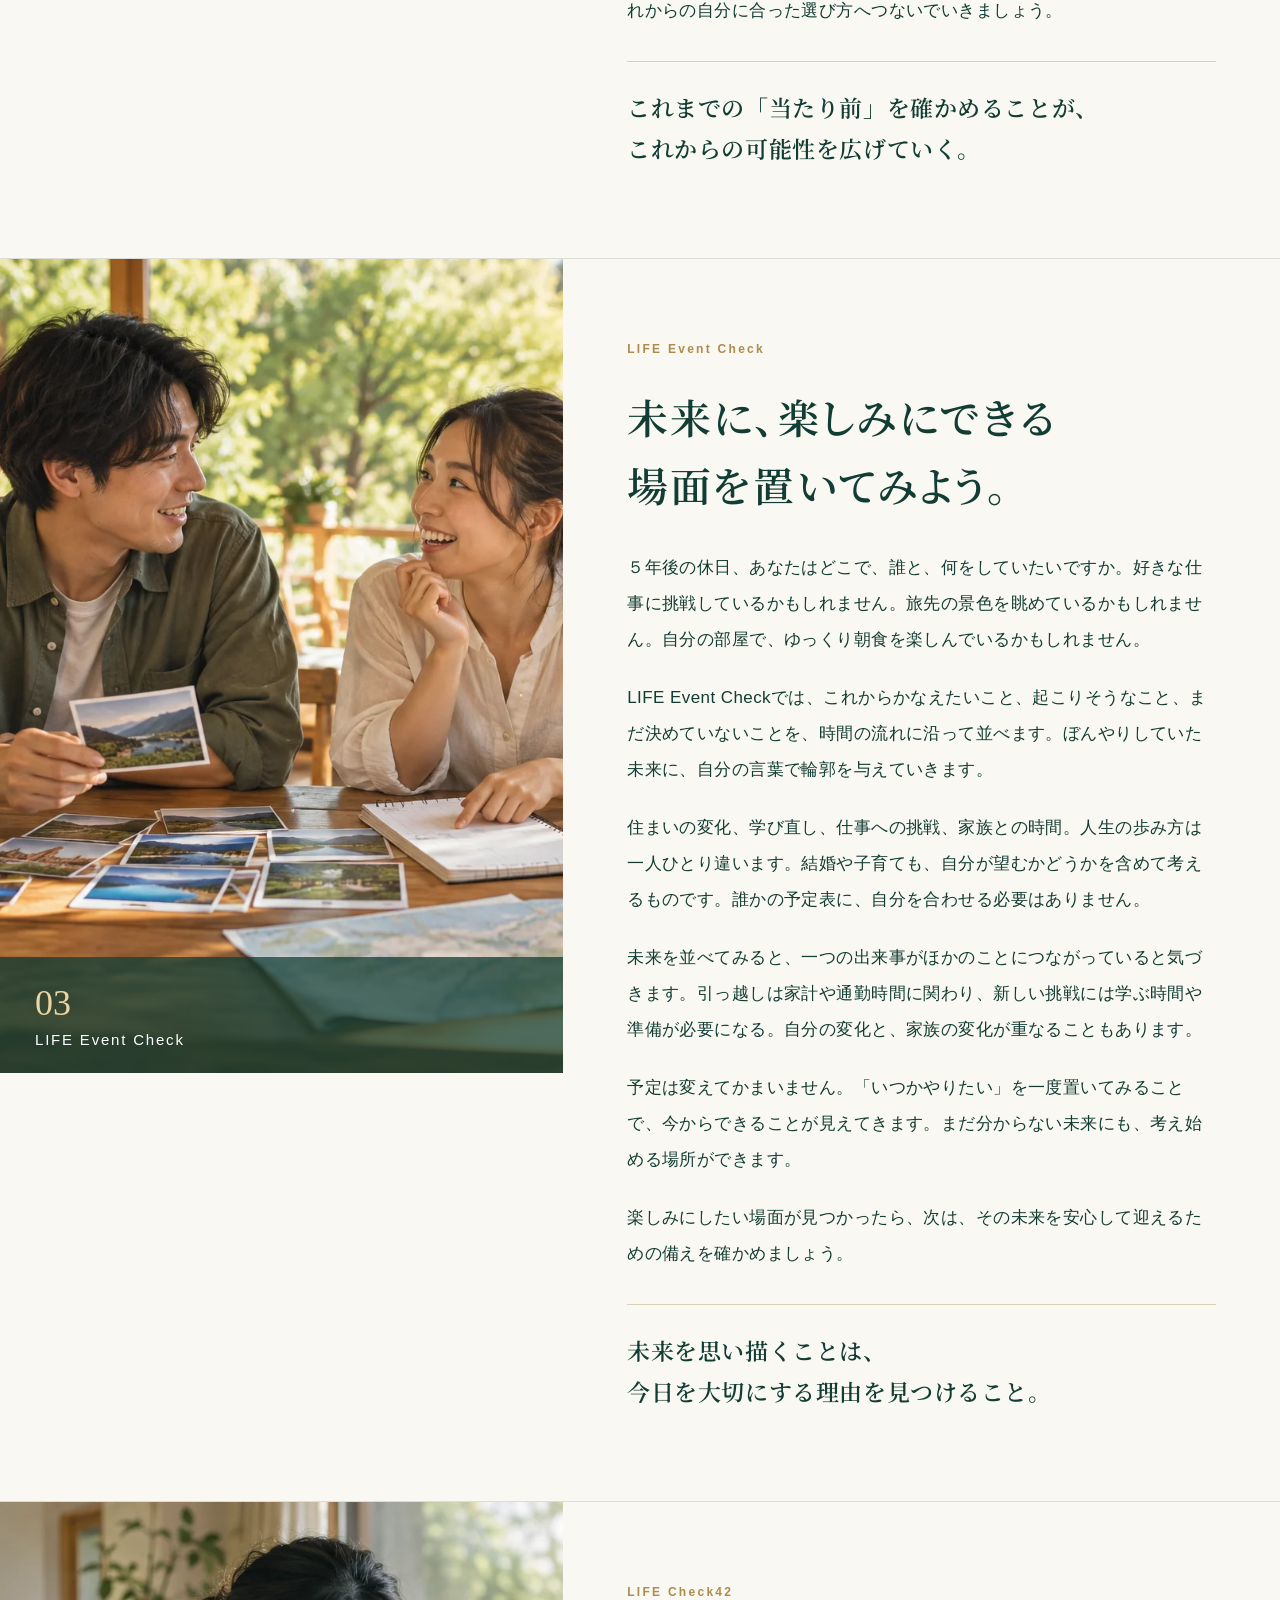
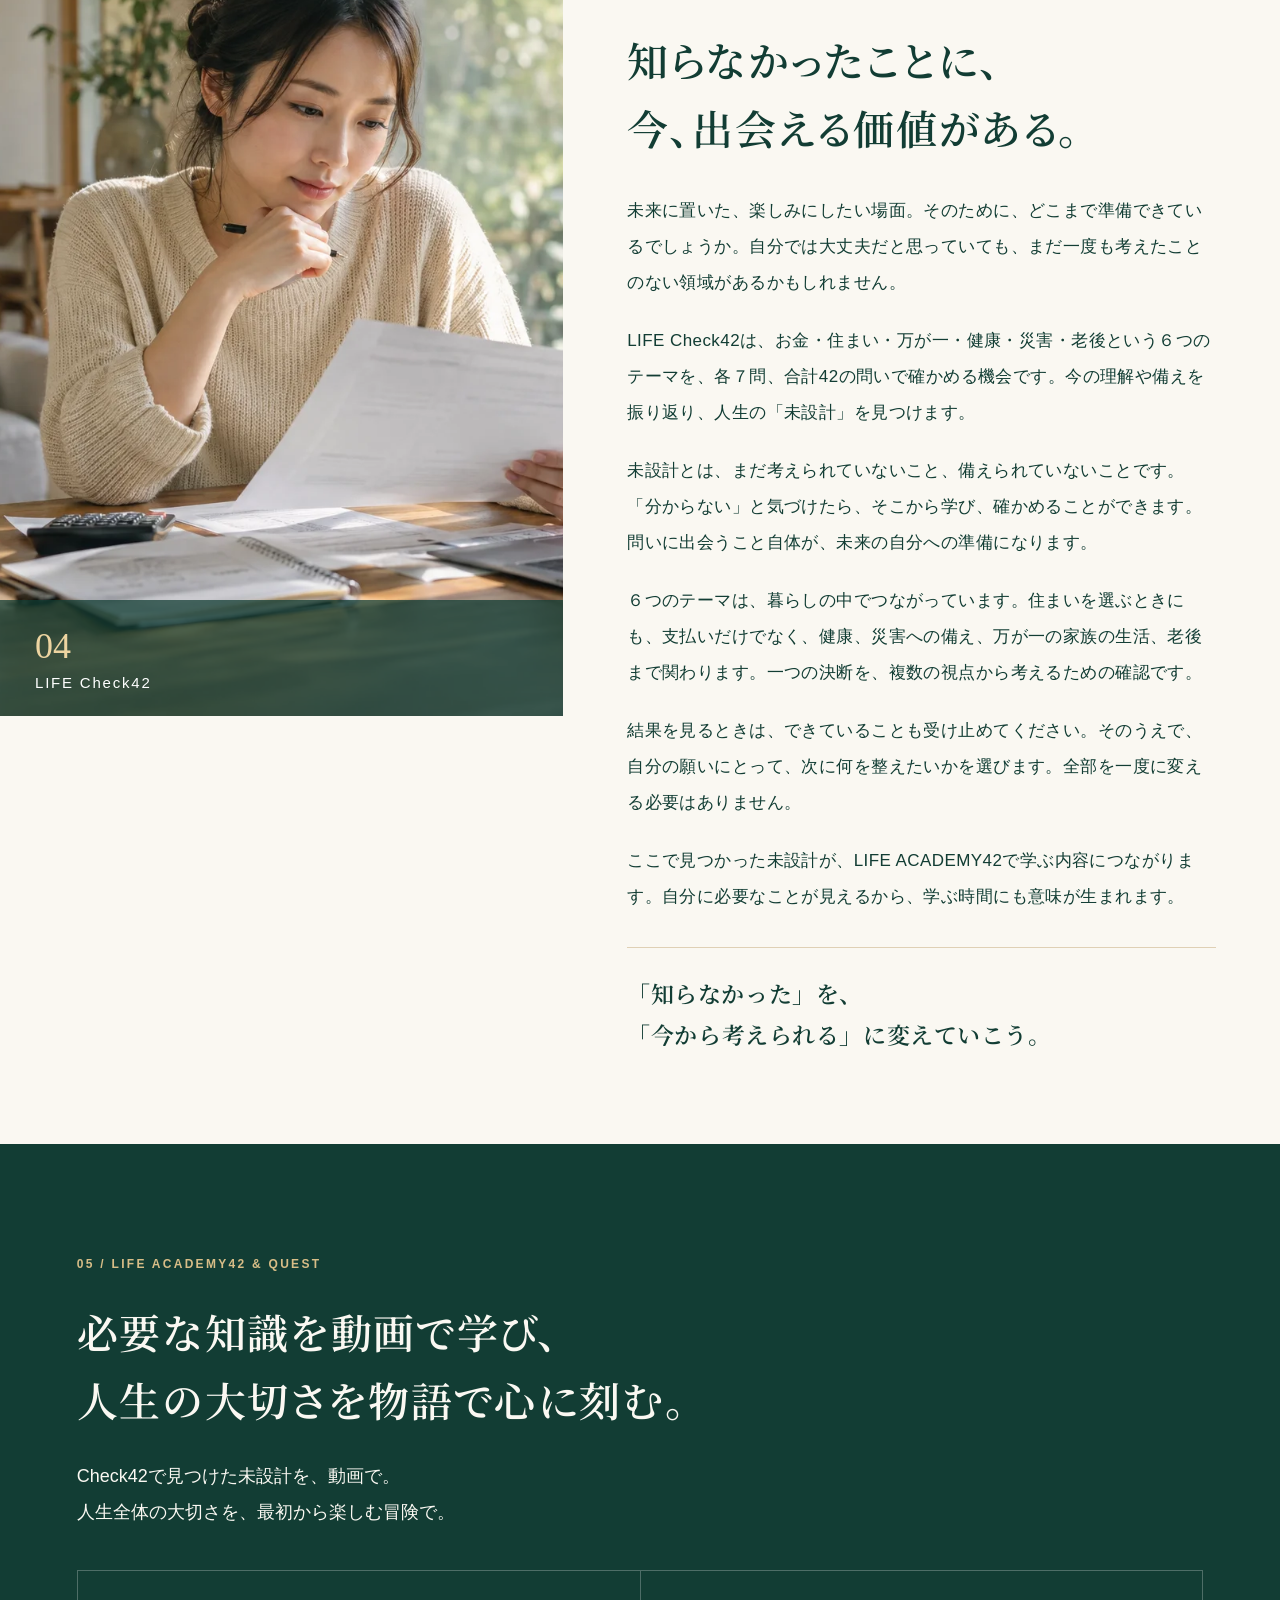
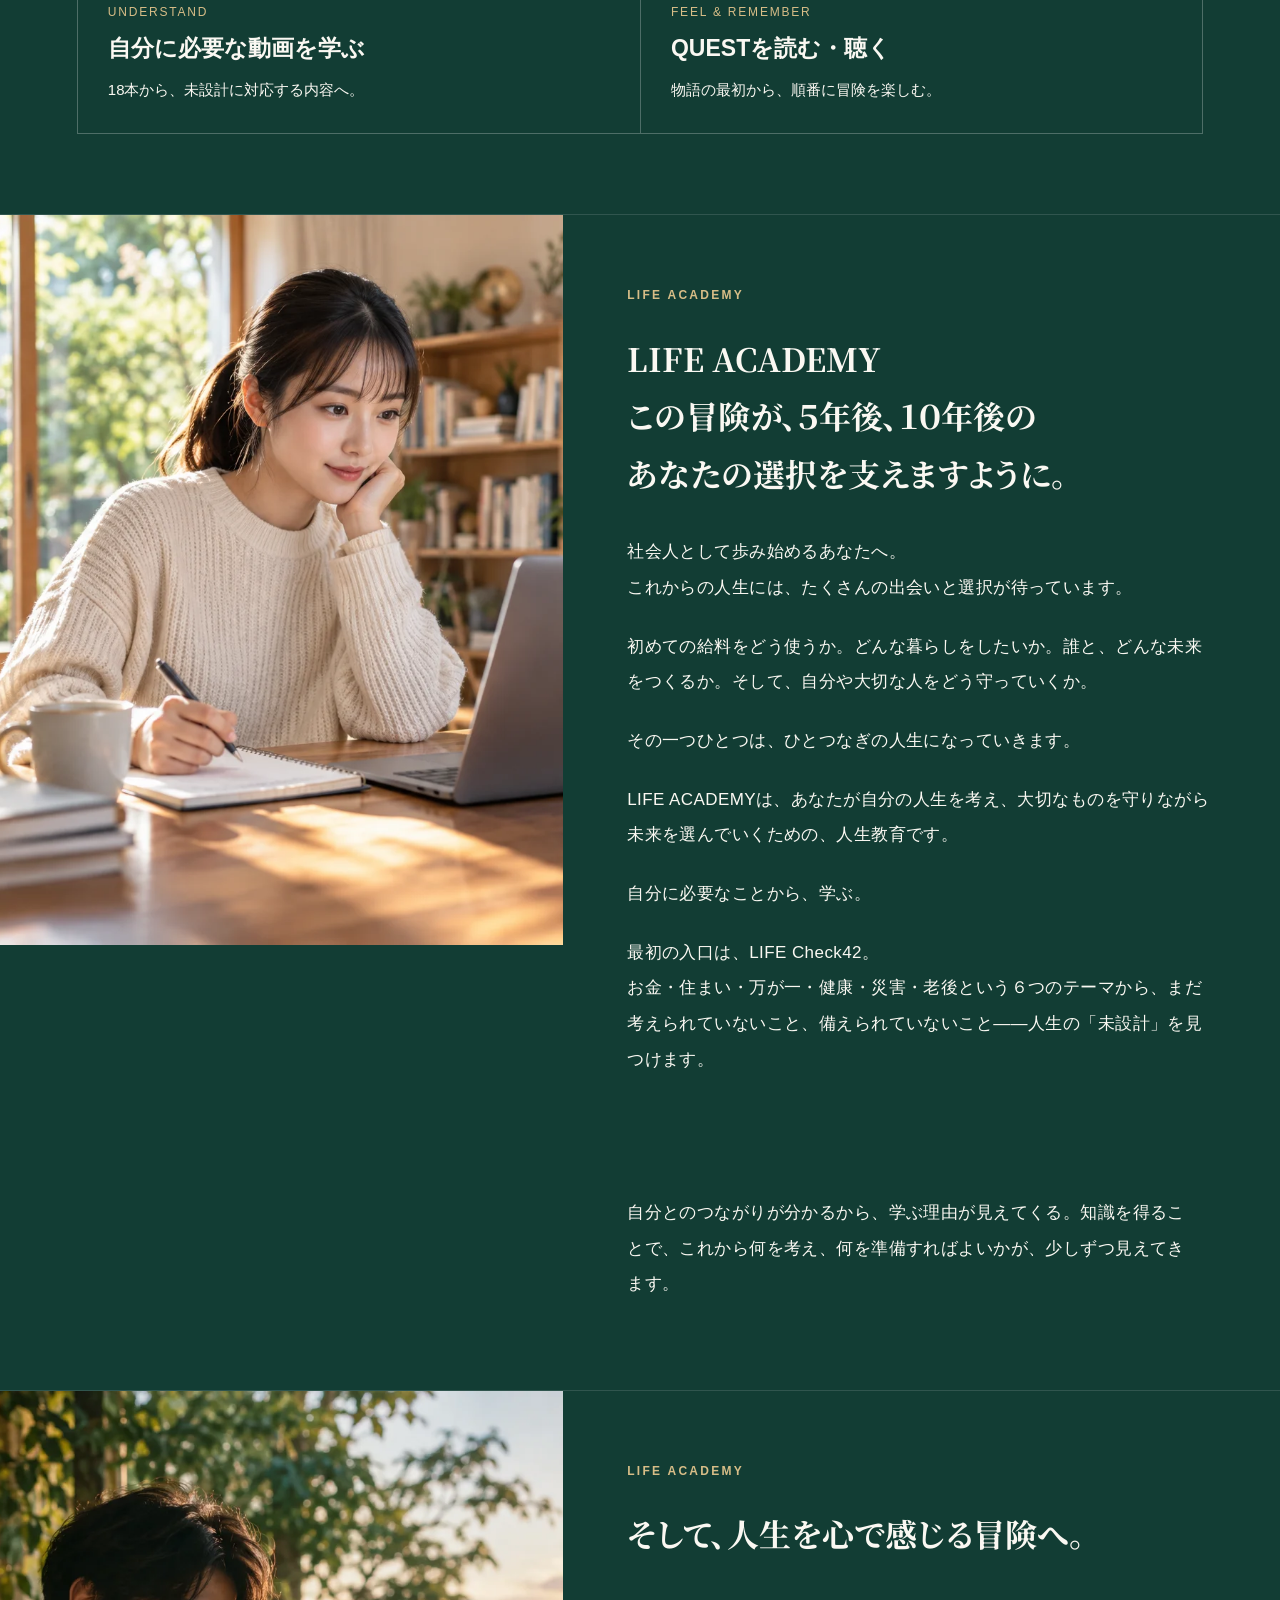
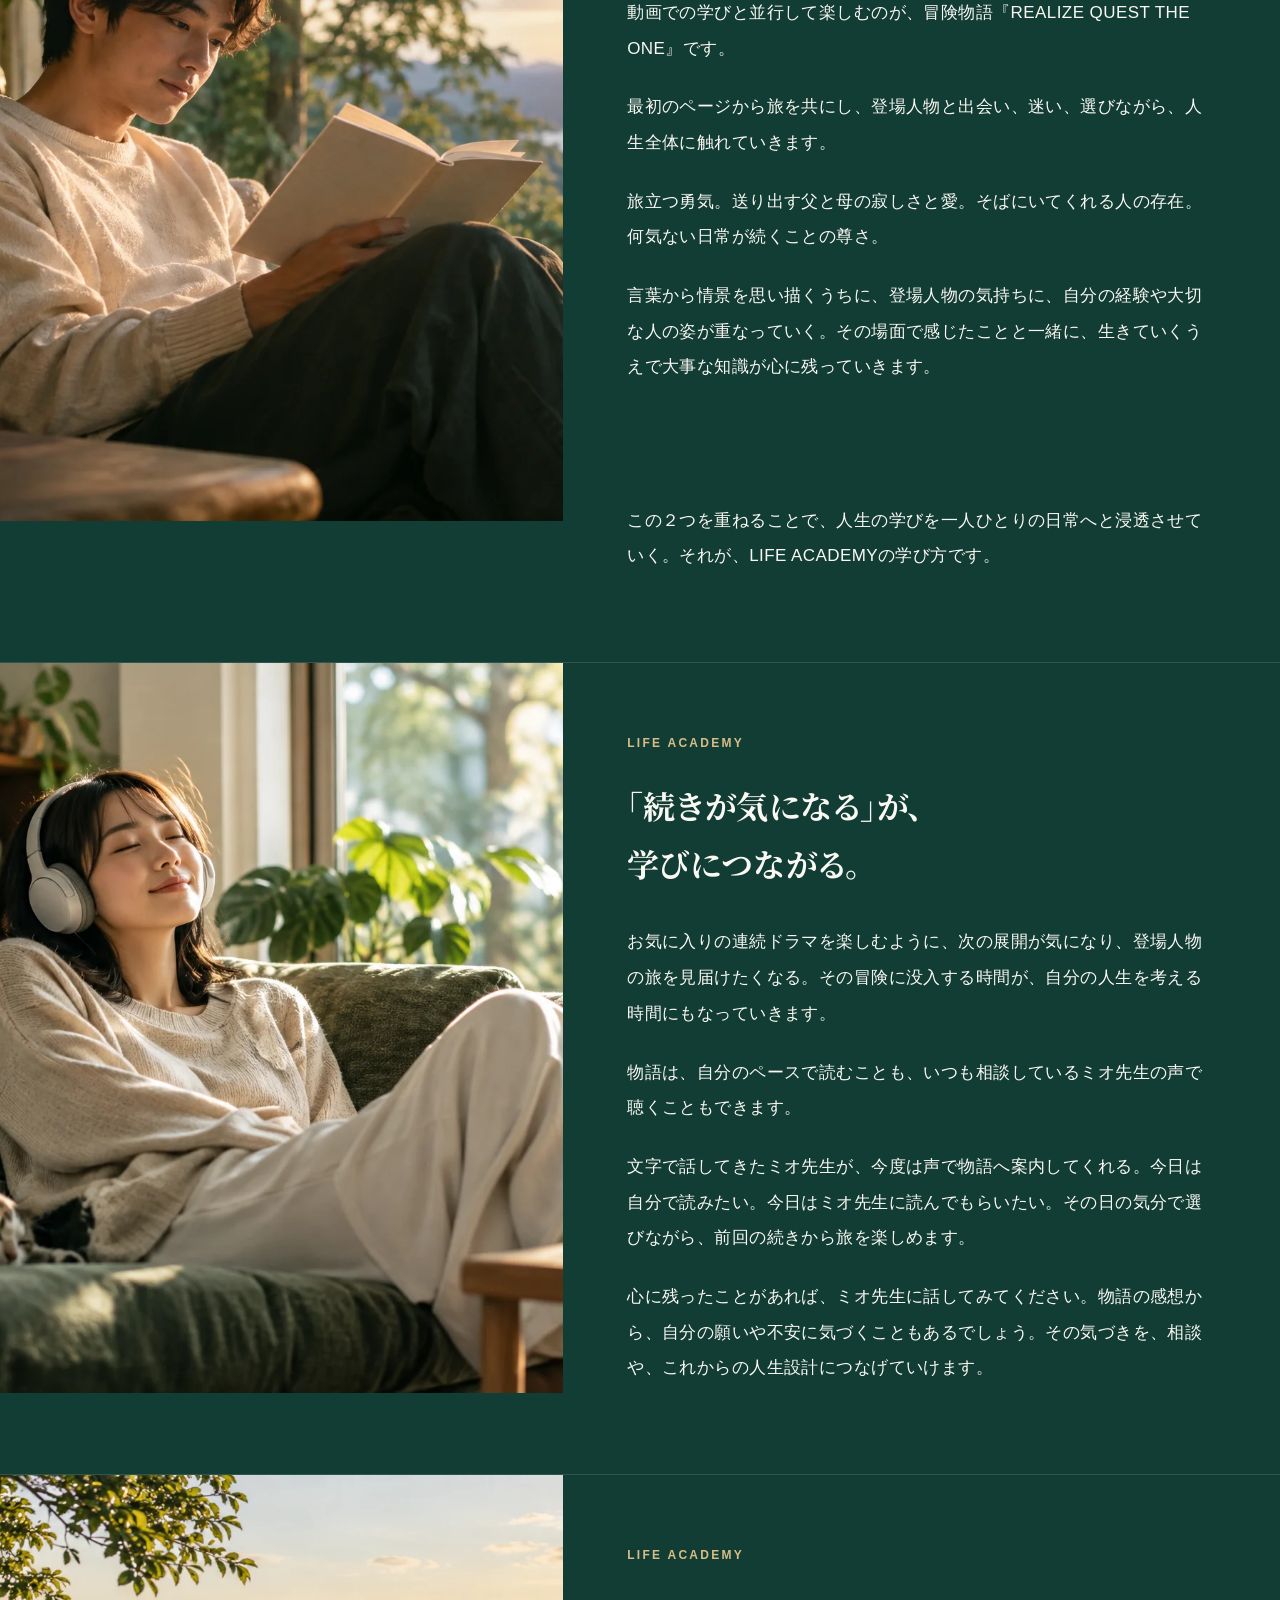
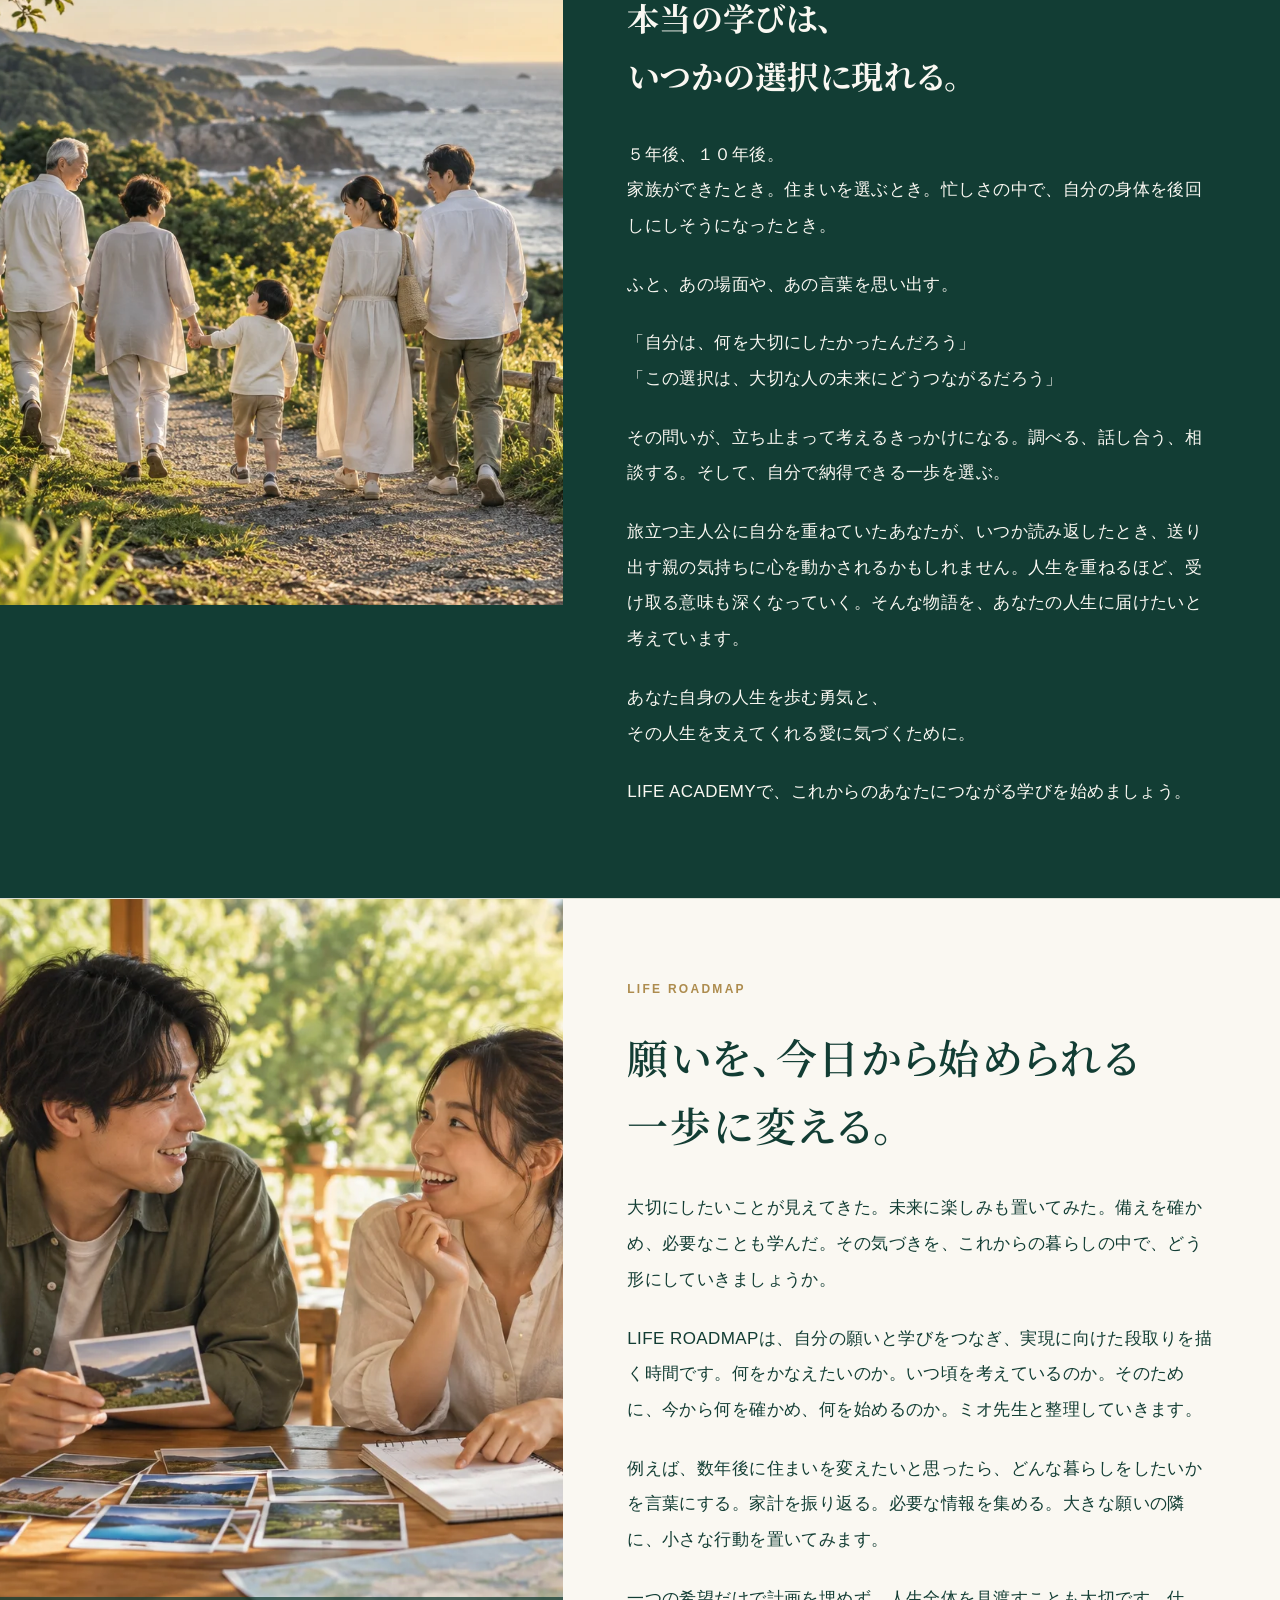
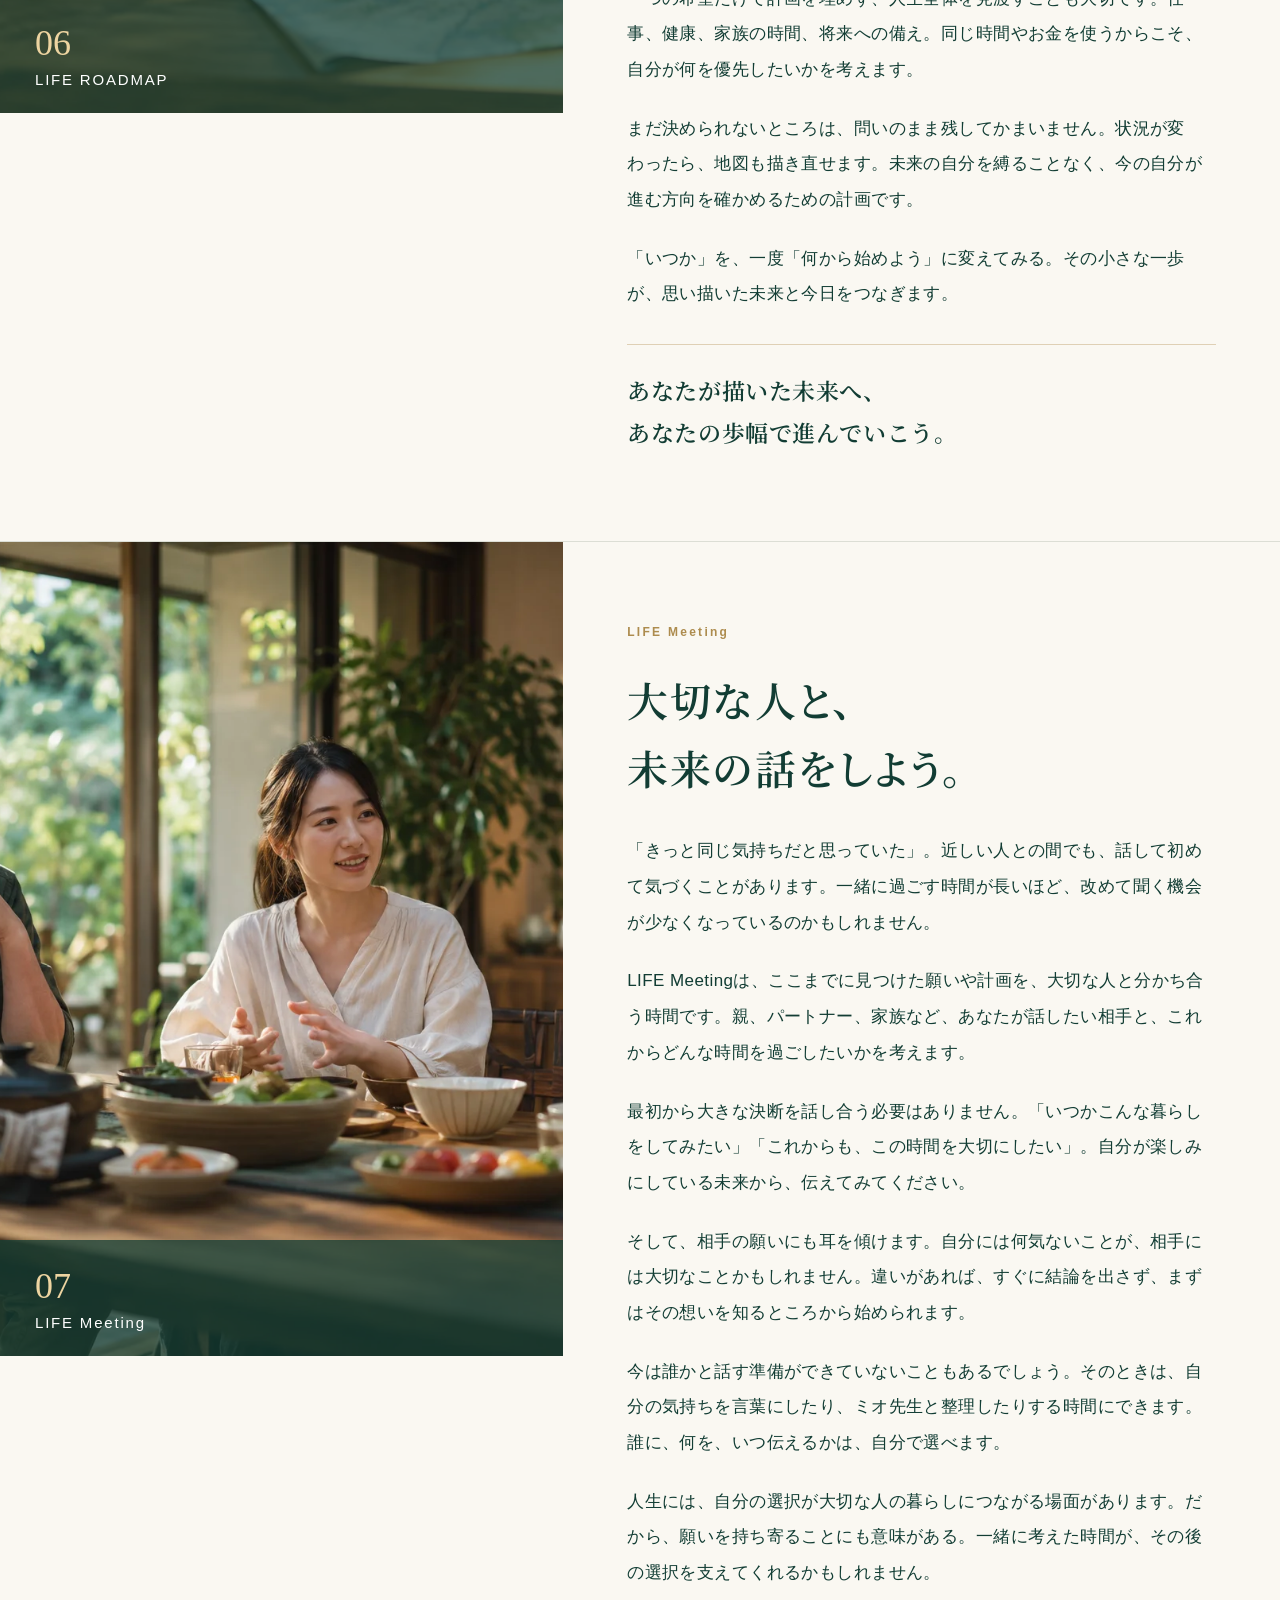
==== commit bee72b21: "ボトムバーの文言を「ミオ先生と一緒にあなたを振り返る」に変更 Co-Authored-By: Claude Opus 5.5 <noreply@anthropic.com>" ====
--- a/index.html
+++ b/index.html
@@ -302,7 +302,7 @@
 <a href="#top">ページの先頭へ</a>
 <p><w-b>株式会社REALIZE OS</w-b><br/><w-b>写真は</w-b><w-b>AI生成に</w-b><w-b>よる</w-b><w-b>イメージです。</w-b><w-b>実際の</w-b><w-b>利用者・</w-b><w-b>サービス画面ではありません。</w-b><br/><w-b>QUESTの</w-b><w-b>朗読など、</w-b><w-b>利用できる</w-b><w-b>機能・提供時期は</w-b><w-b>ご案内を</w-b><w-b>ご確認ください。</w-b></p></footer>
 <div class="cta-bar" id="cta-bar">
-<p class="cta-bar-text">導入のご相談は<br class="mobile"/>LINEから</p>
+<p class="cta-bar-text">ミオ先生と一緒に<br class="mobile"/>あなたを振り返る</p>
 <a class="cta-bar-line" href="https://lin.ee/u9d0tbA" rel="noopener" target="_blank"><img alt="LINEで友だち追加" height="36" src="https://scdn.line-apps.com/n/line_add_friends/btn/ja.png" width="116"/></a>
 </div>
 </body></html>
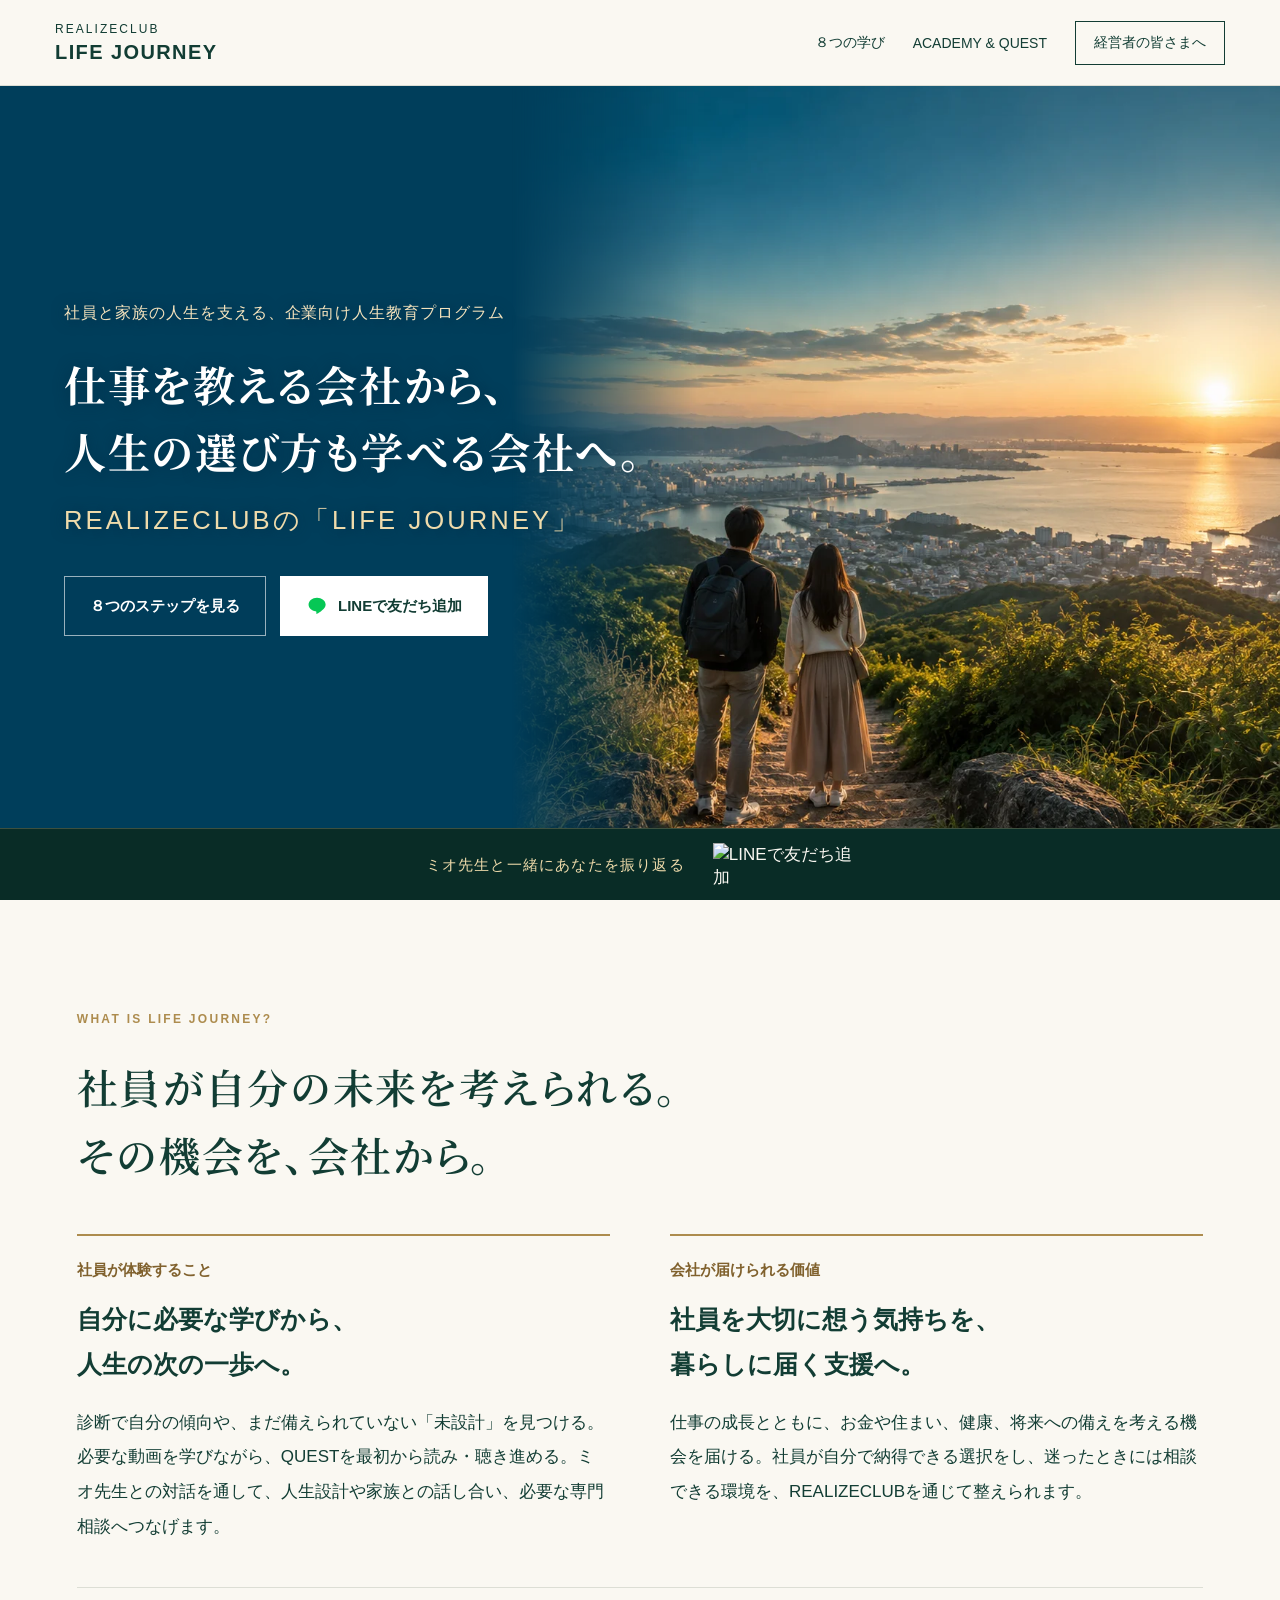
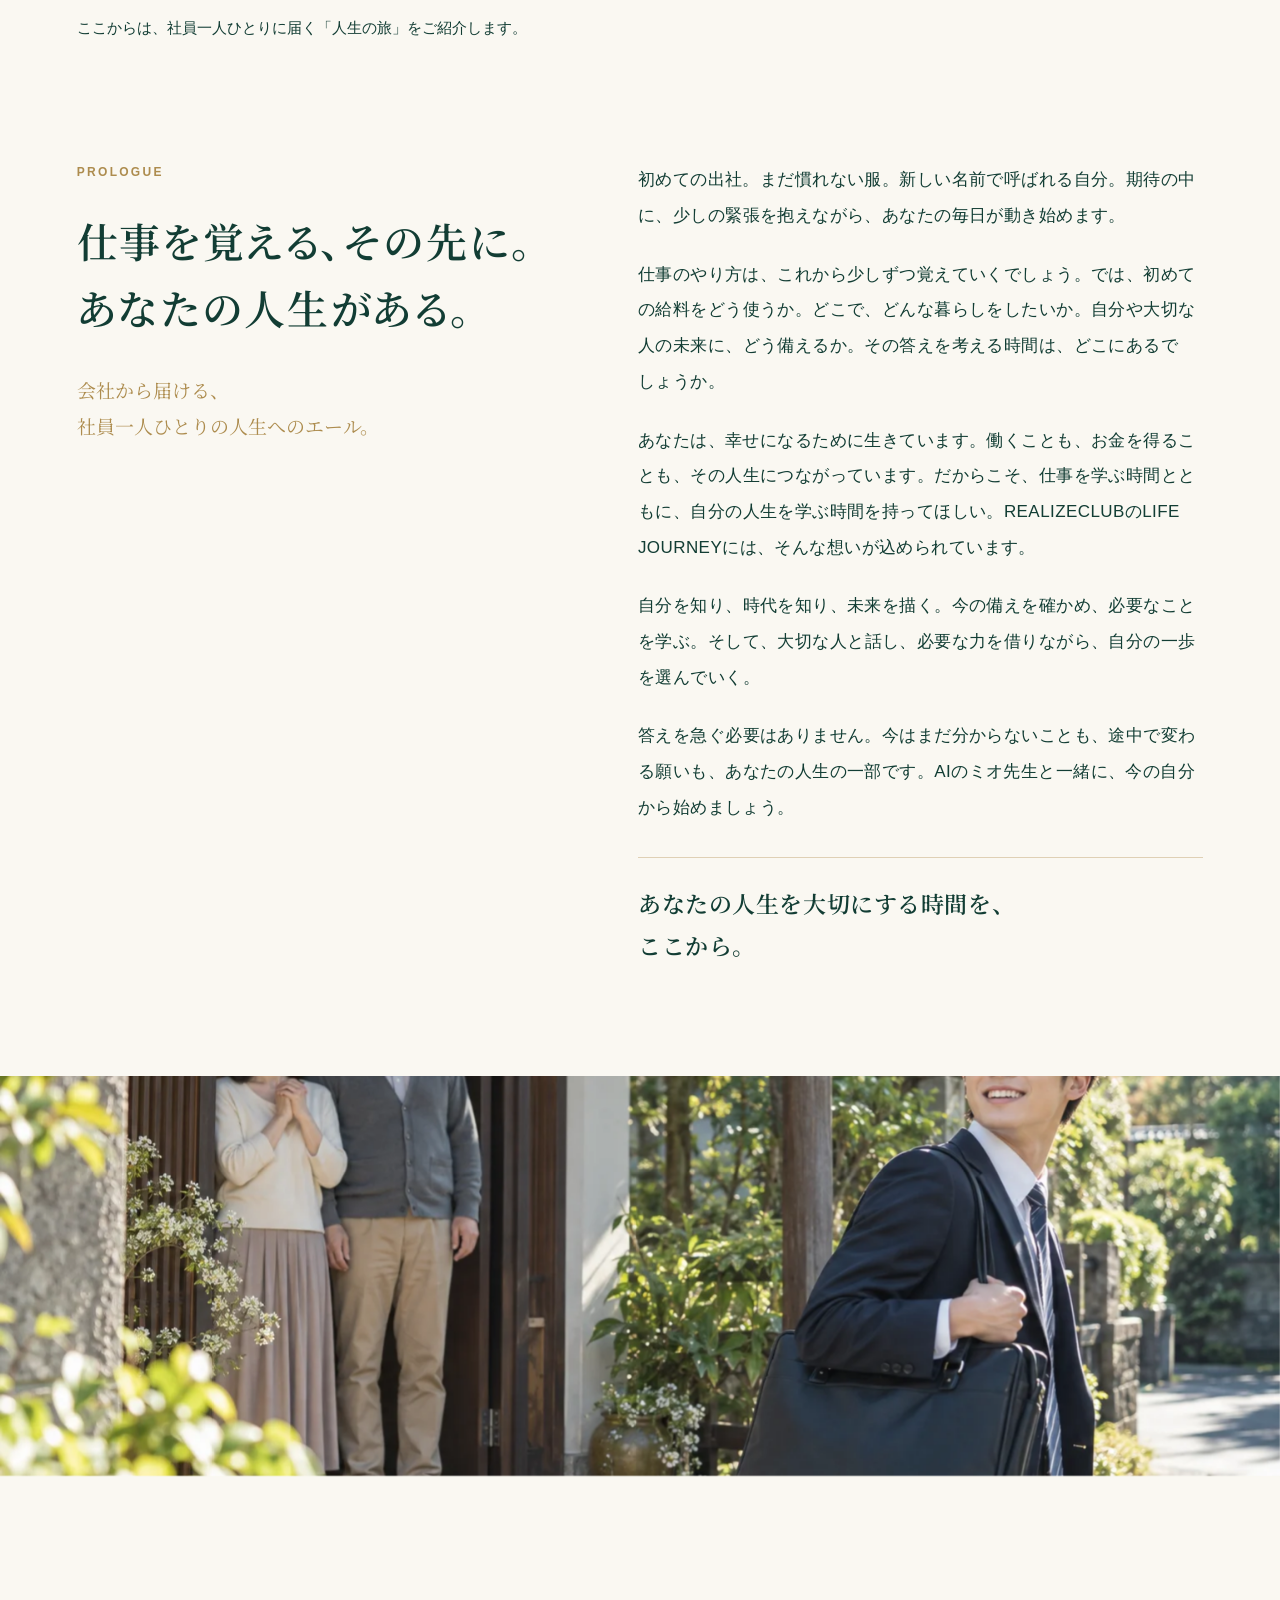
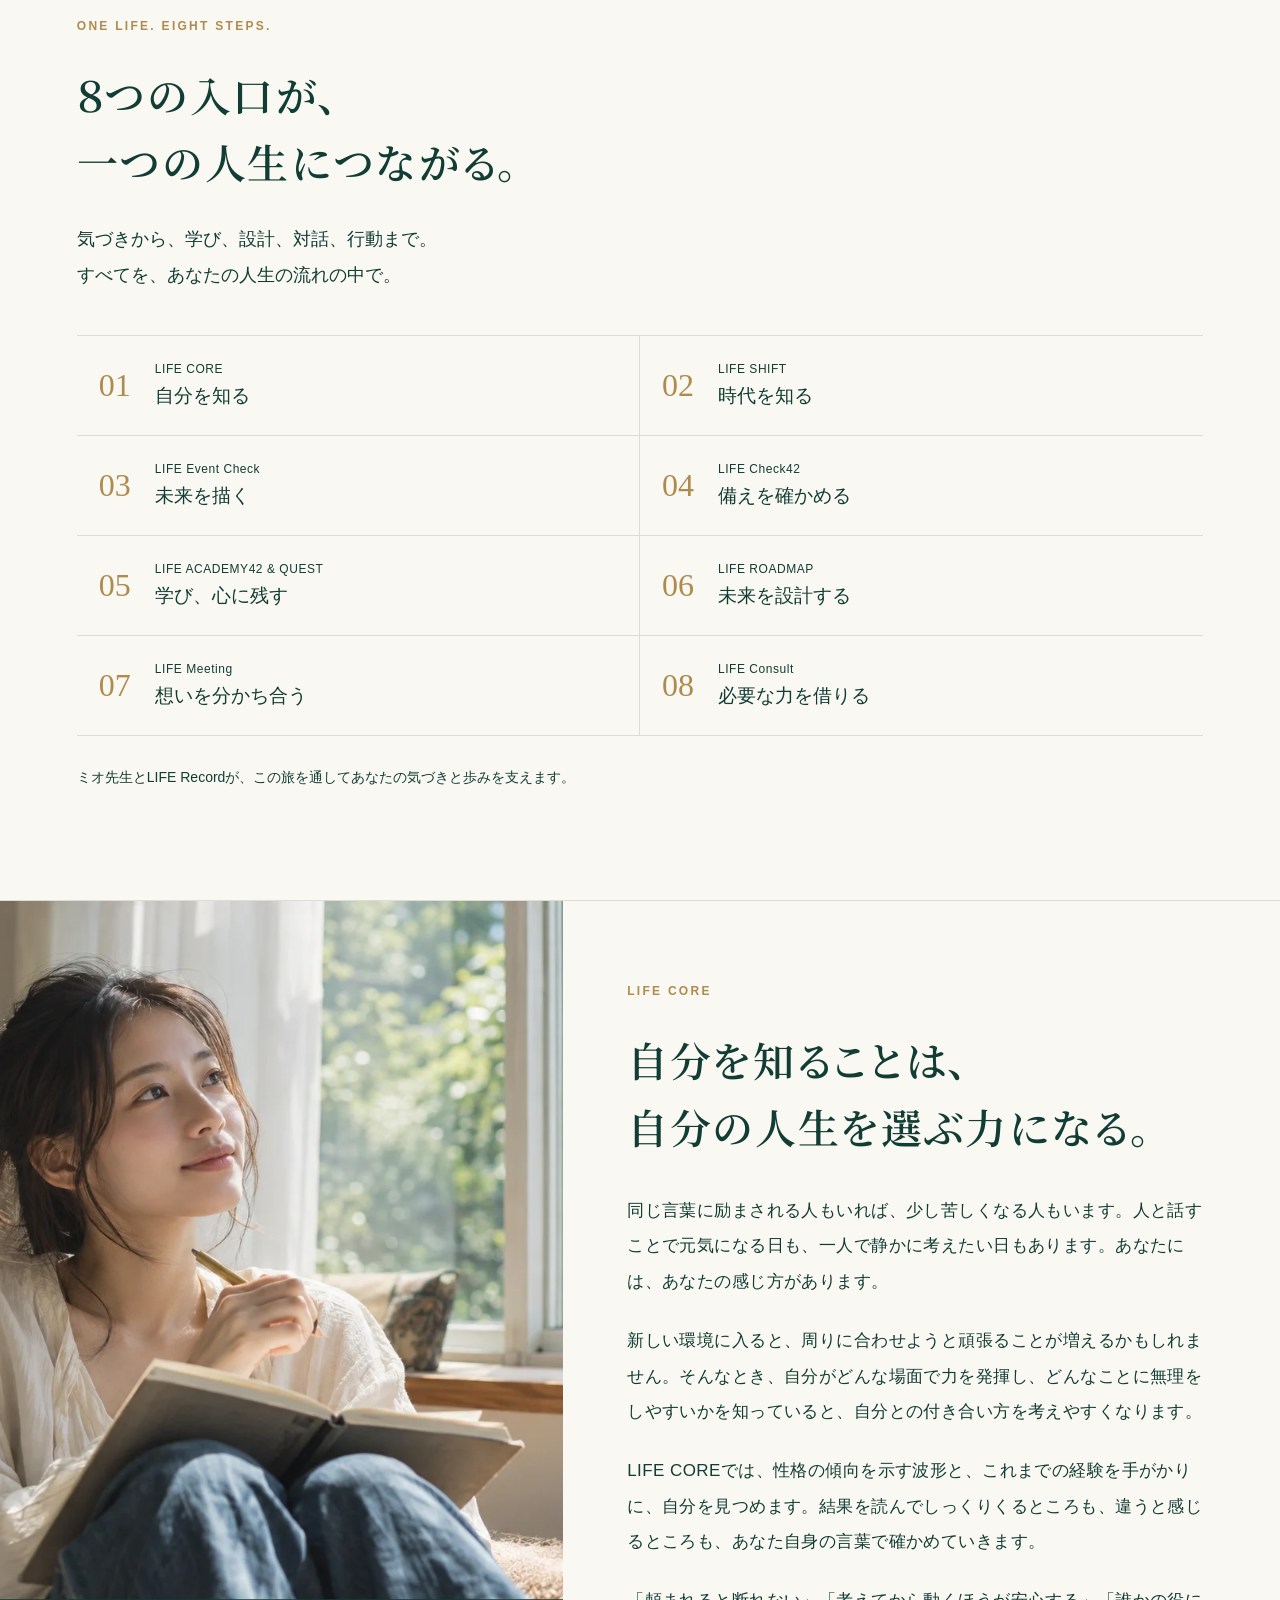
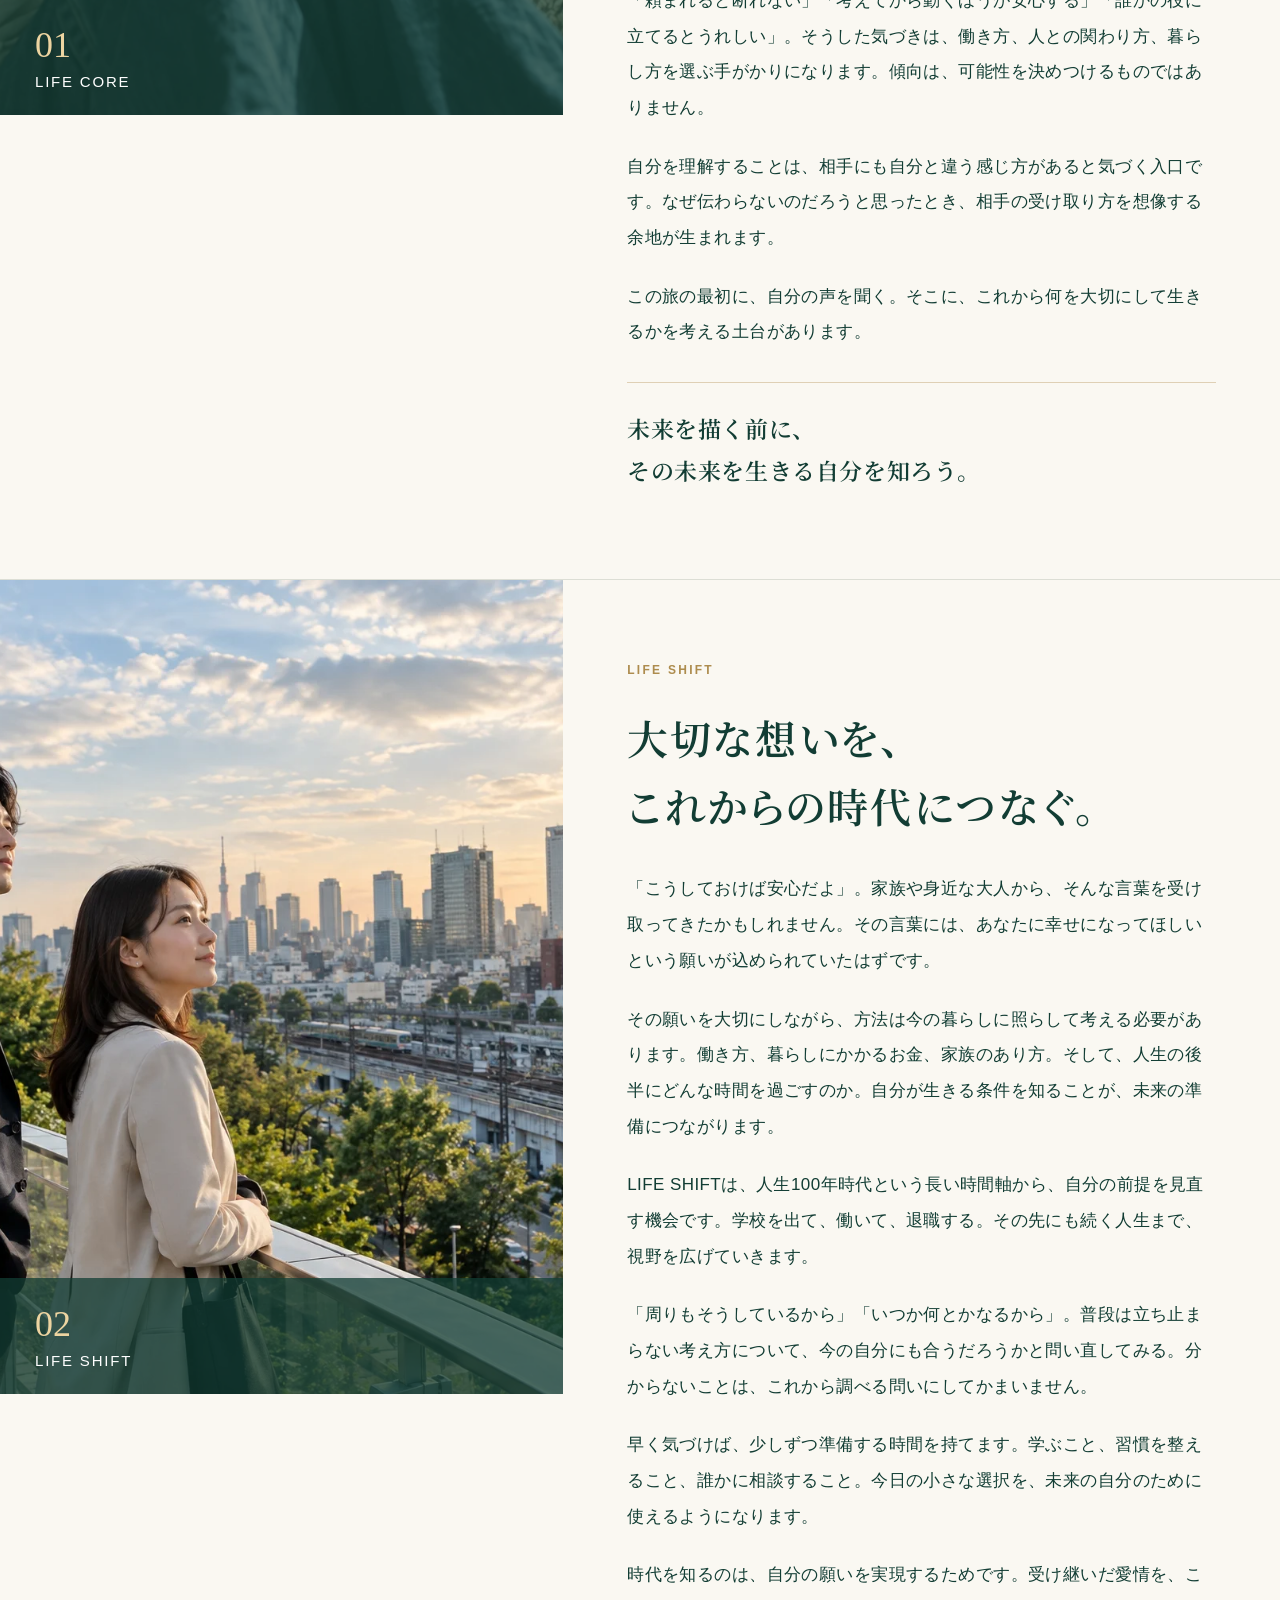
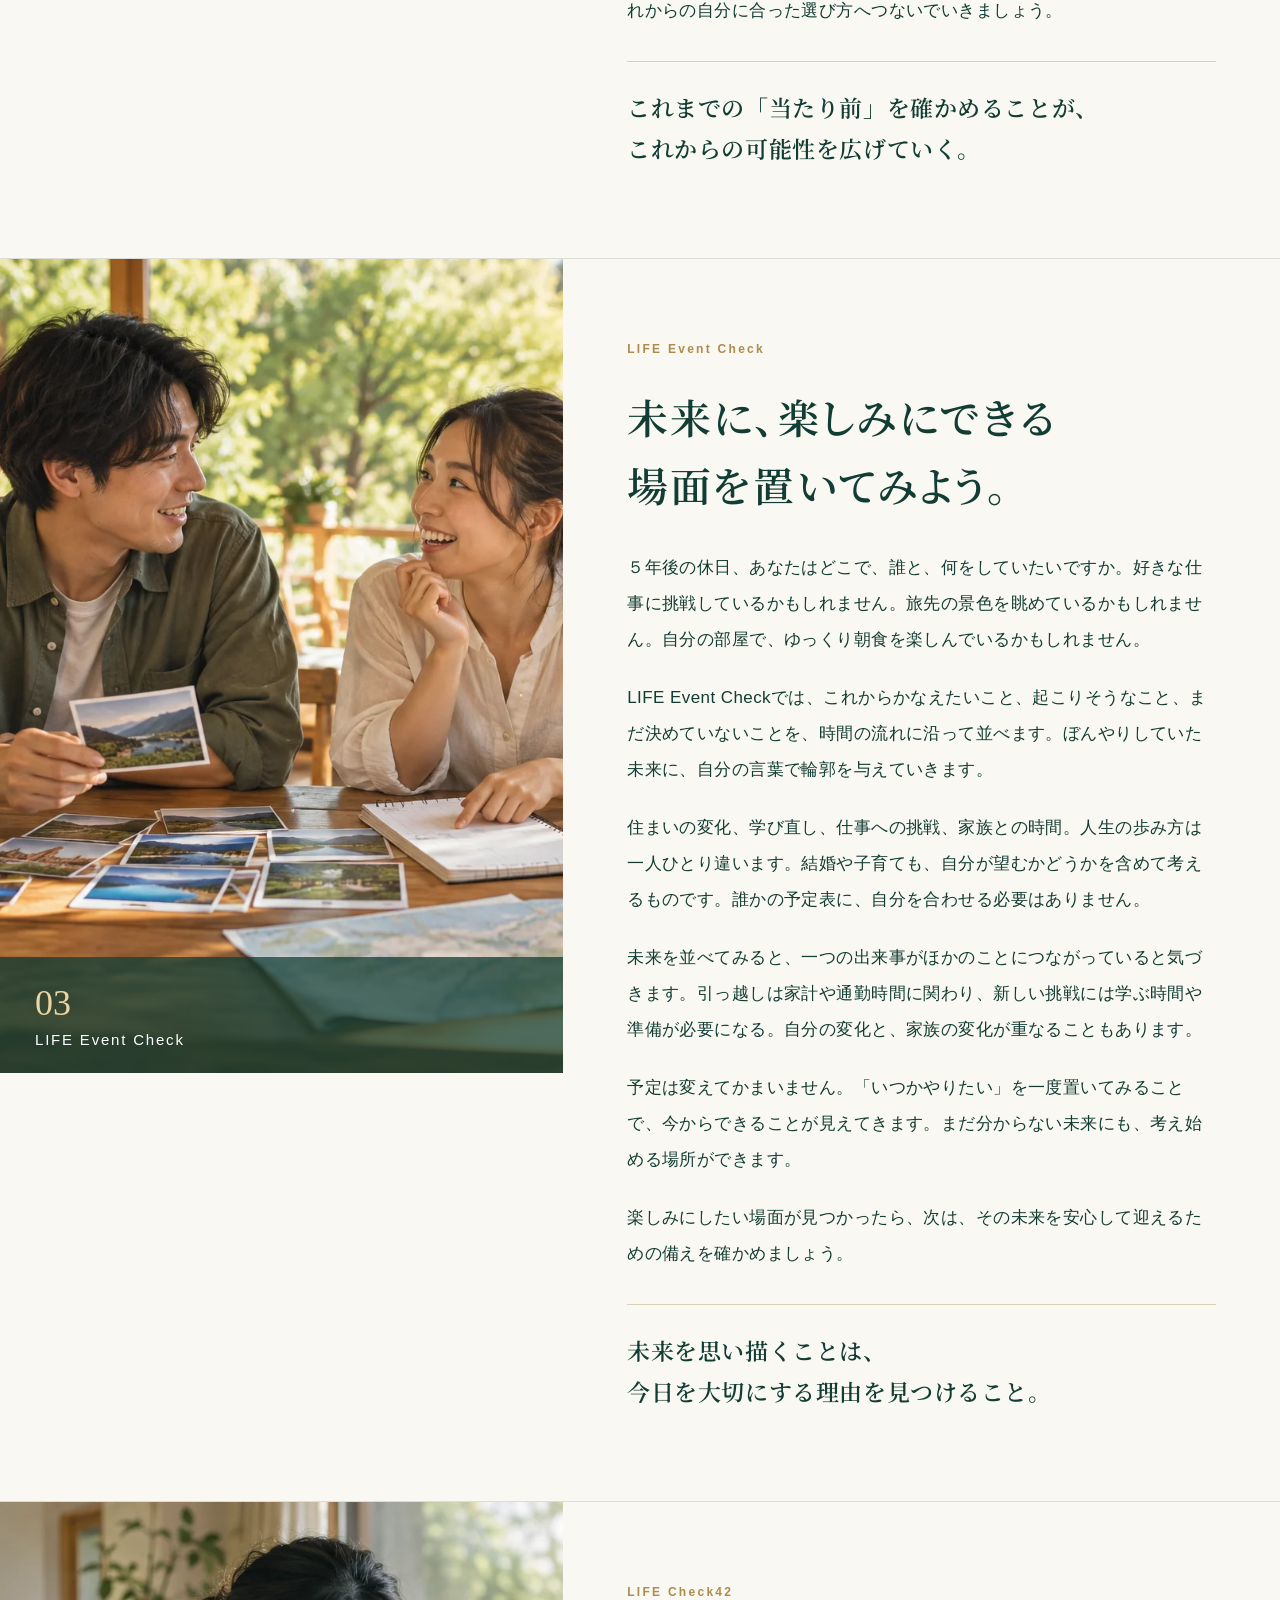
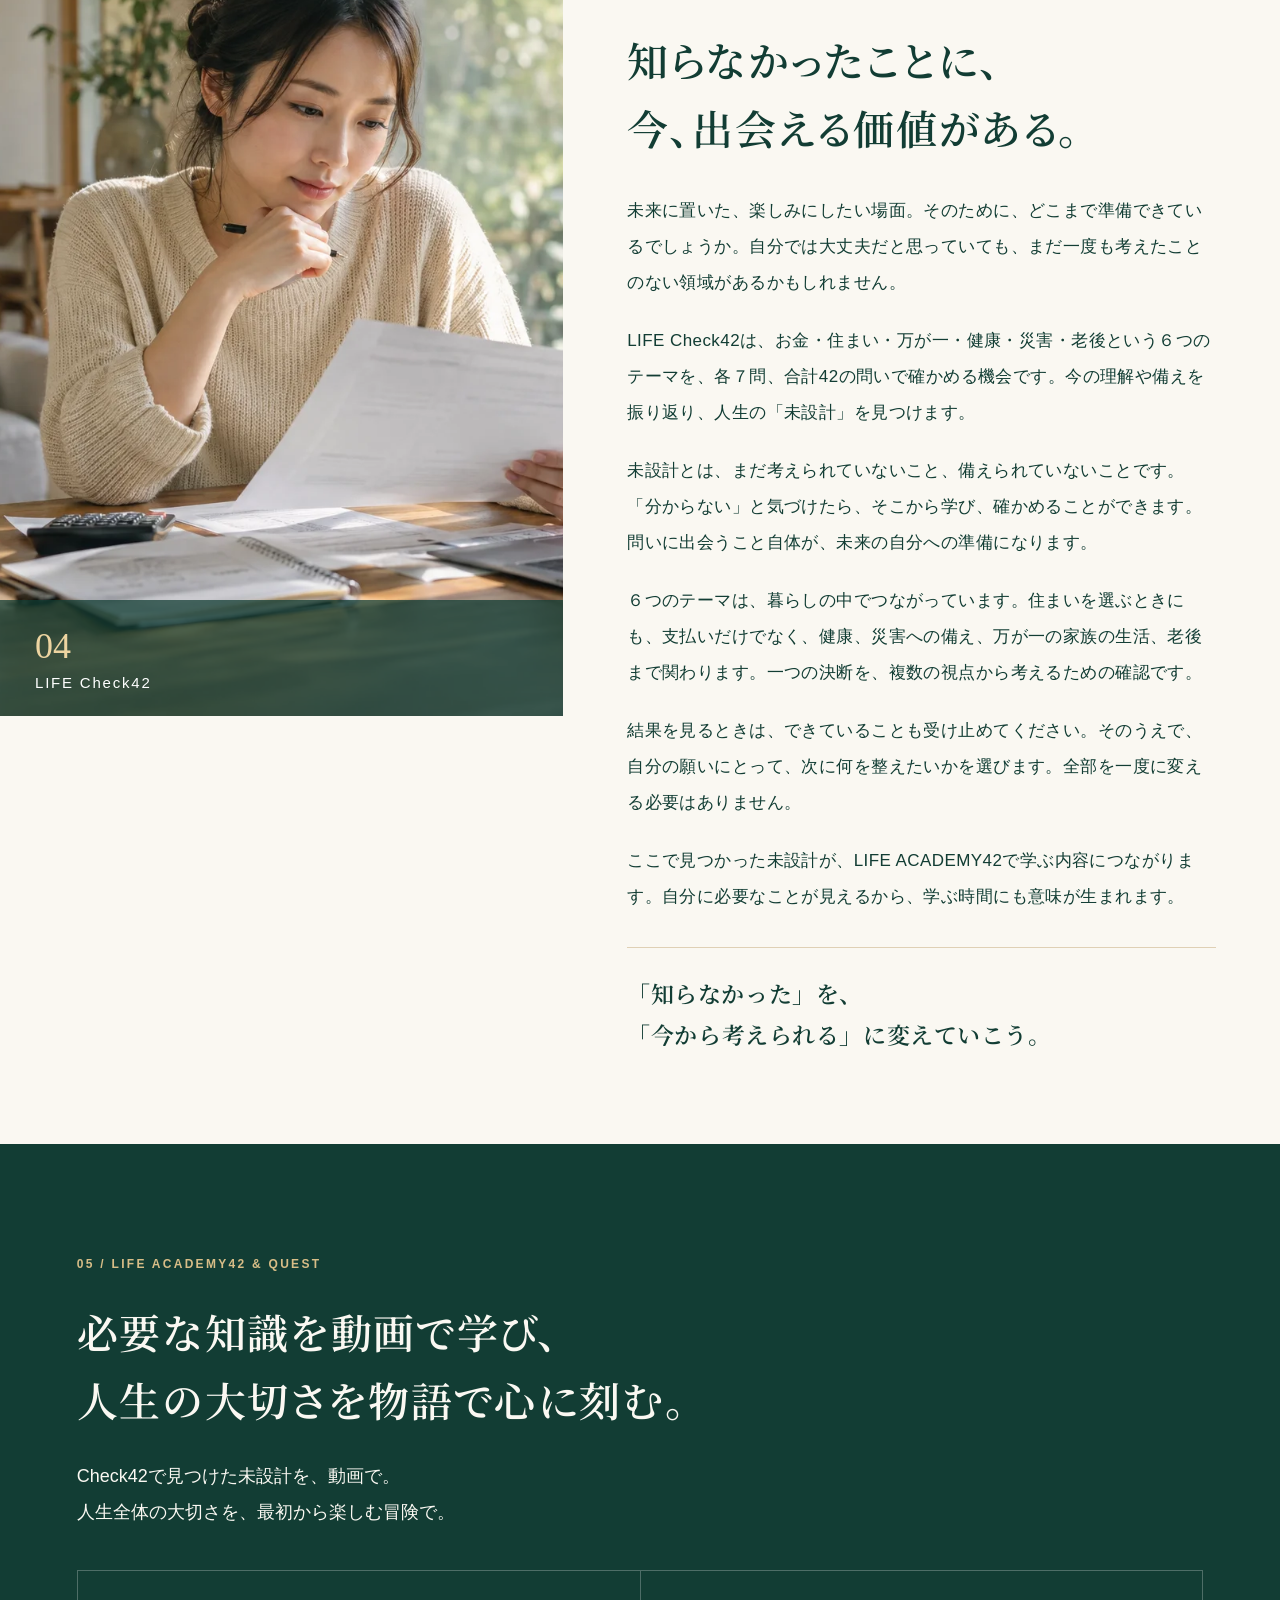
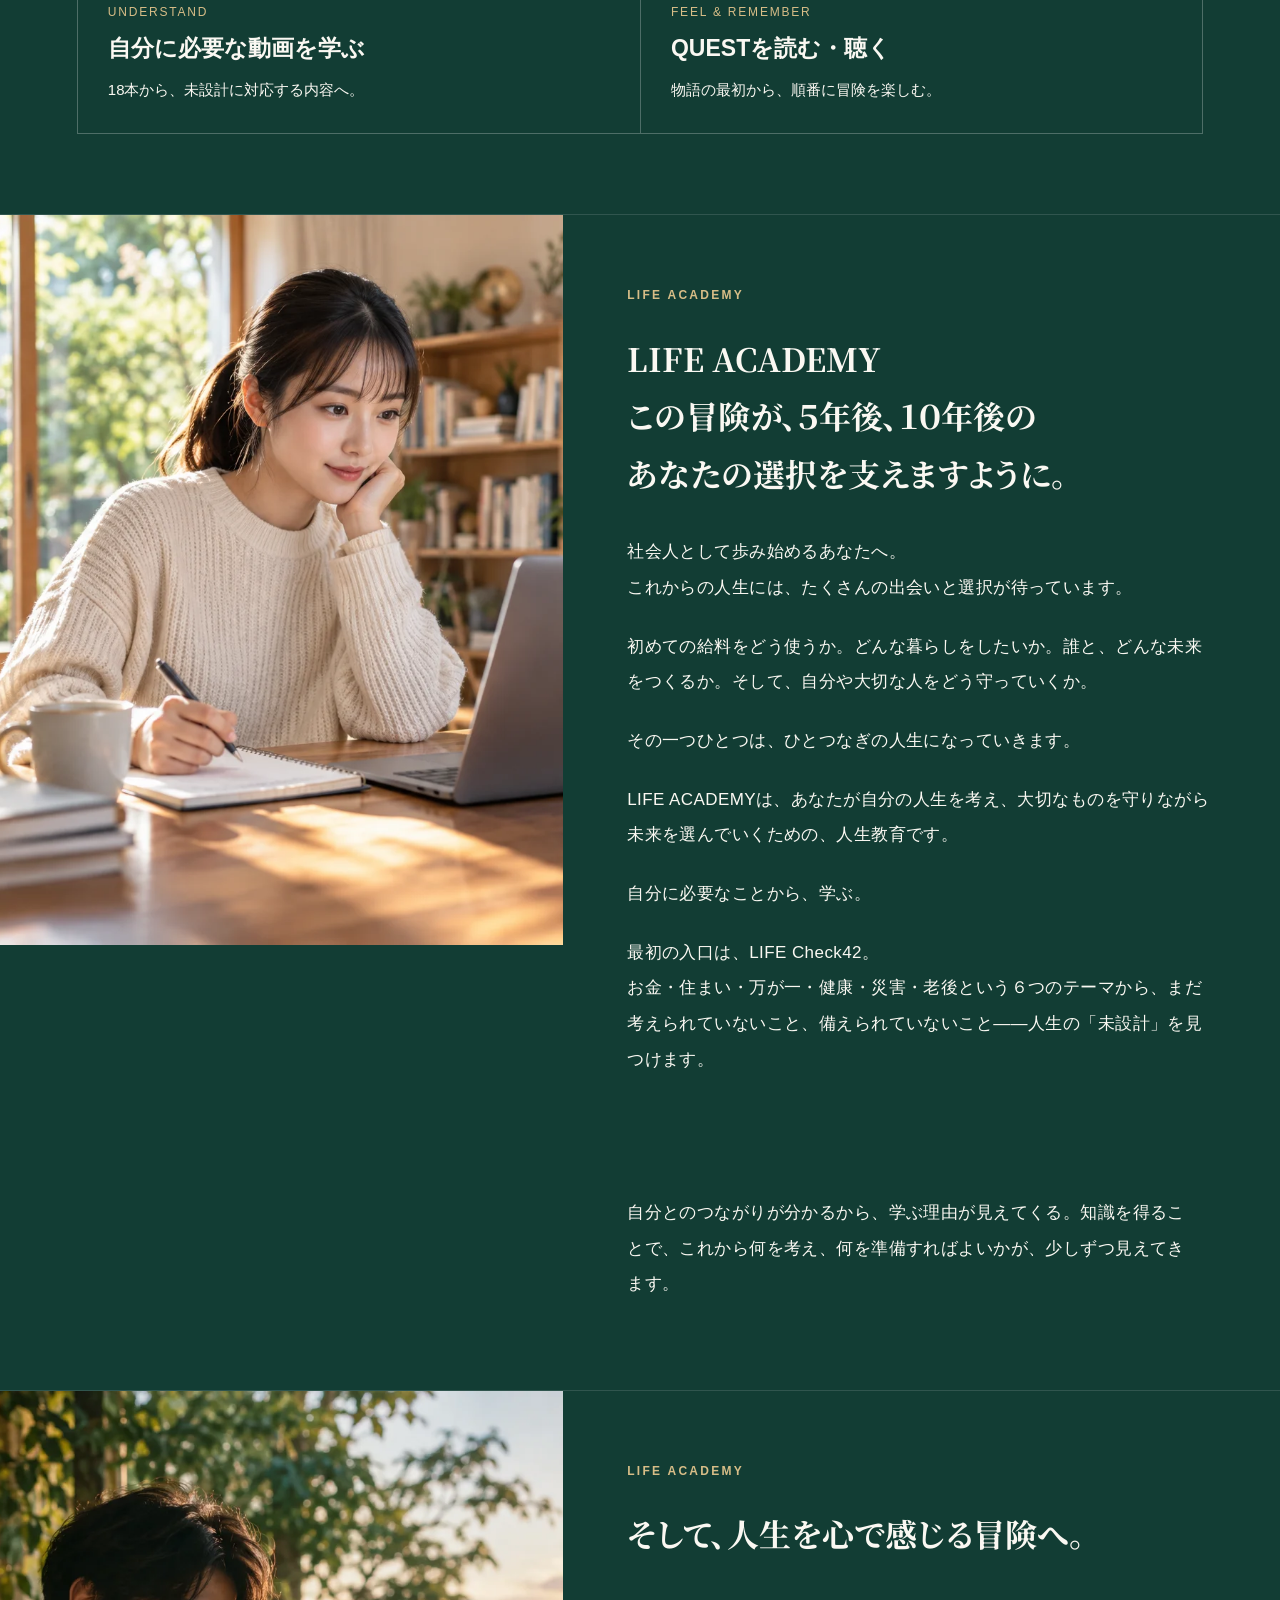
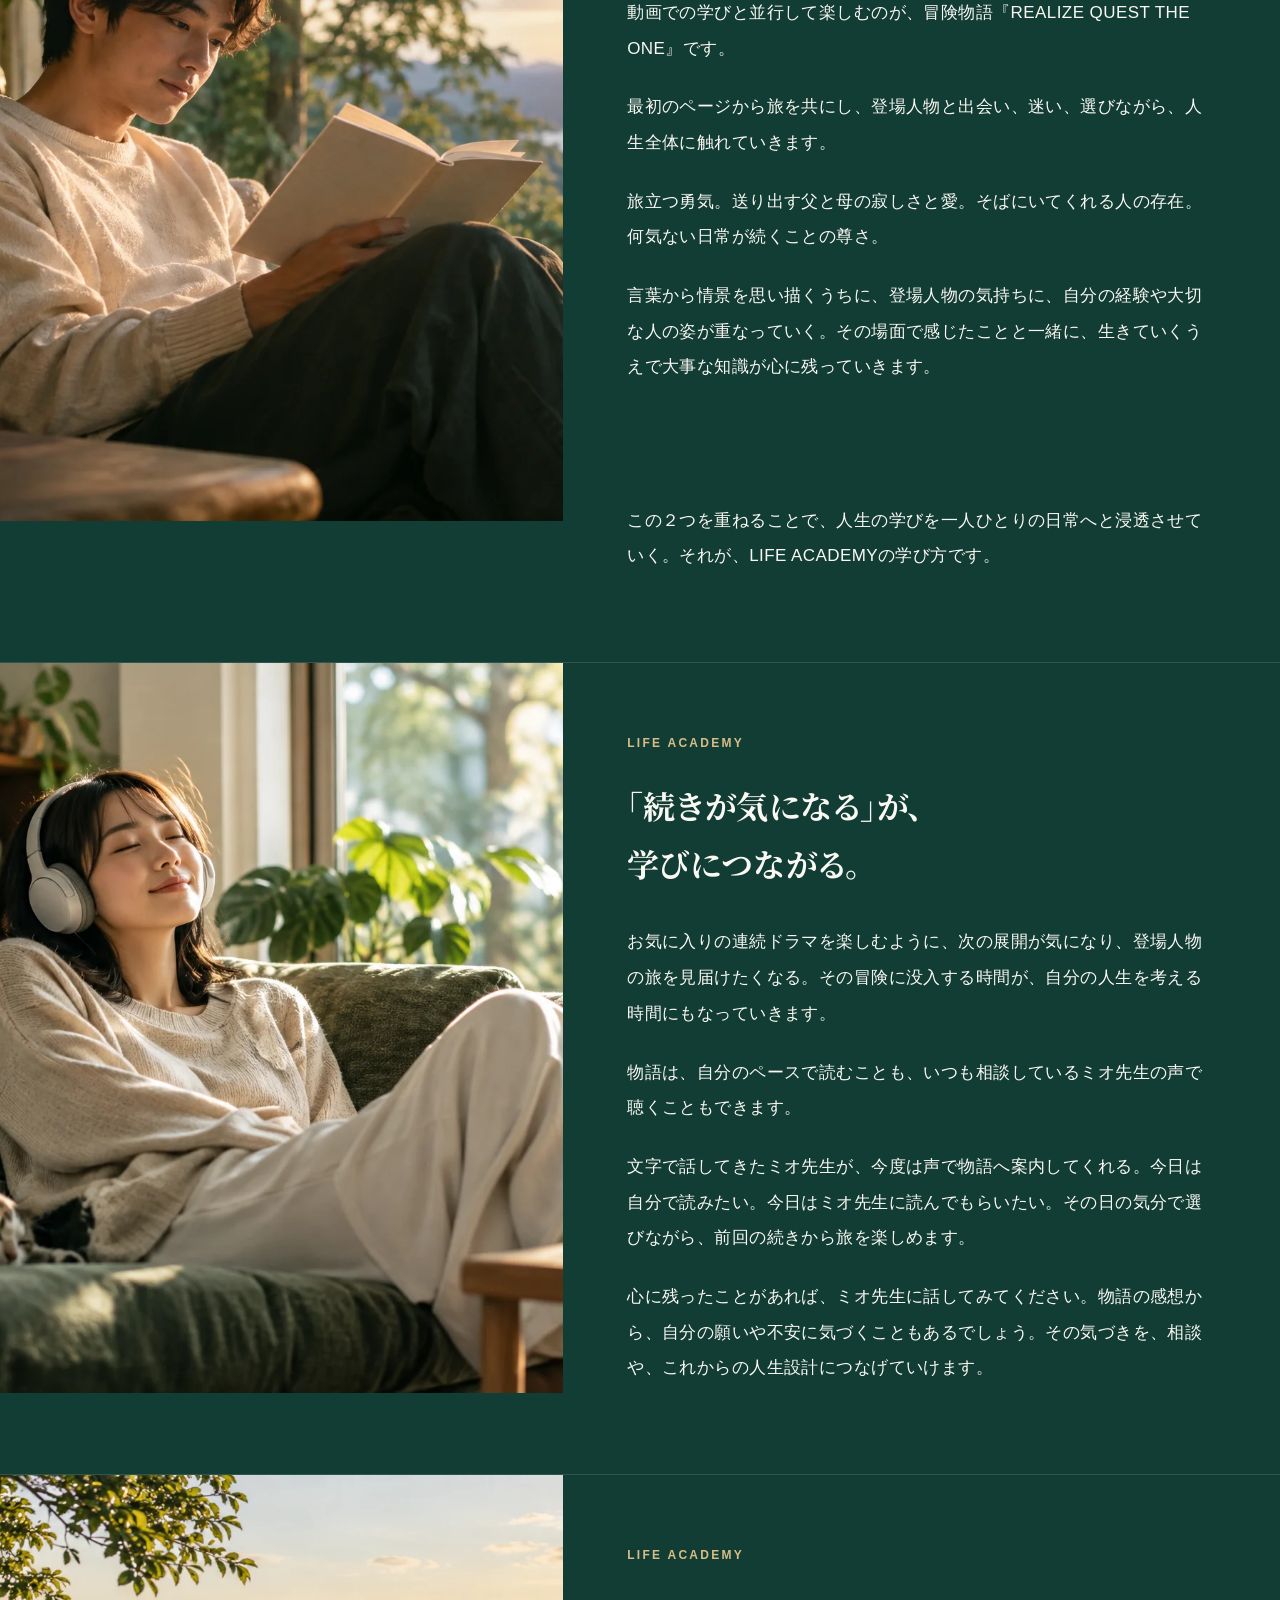
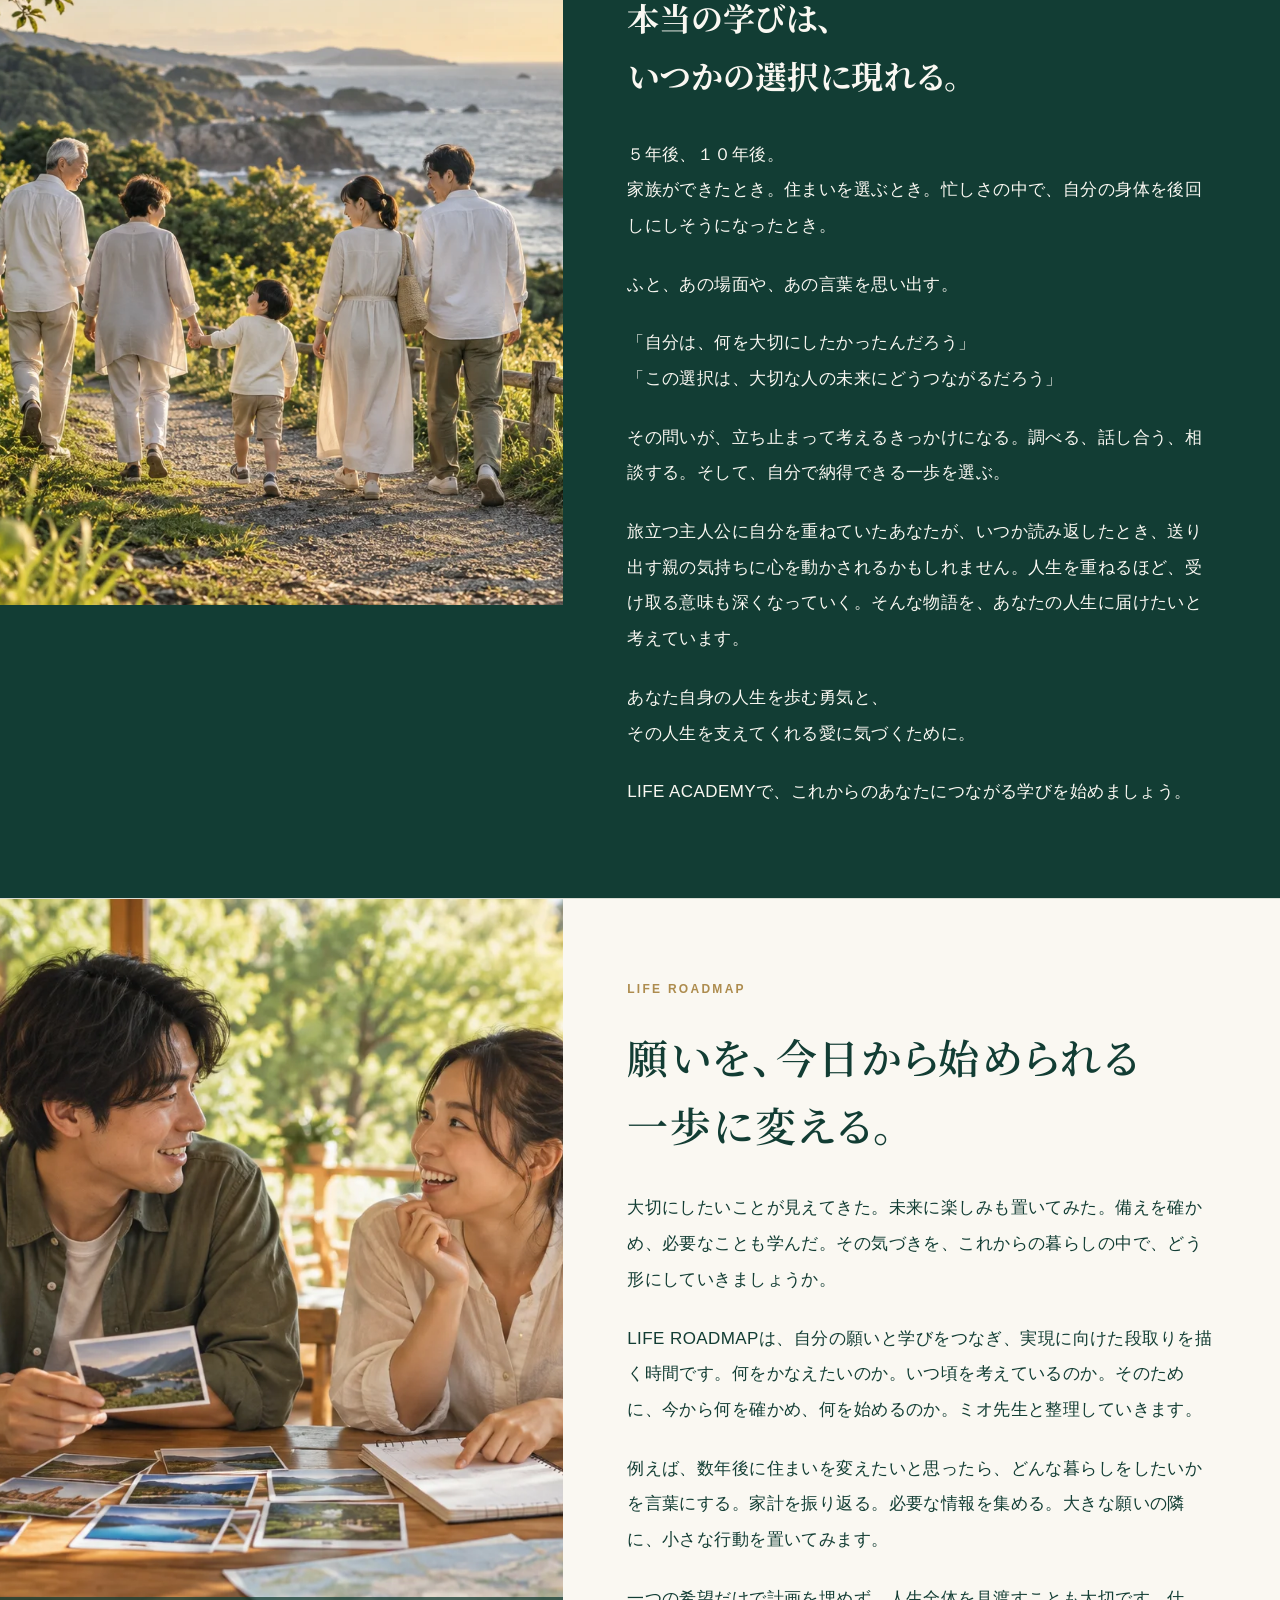
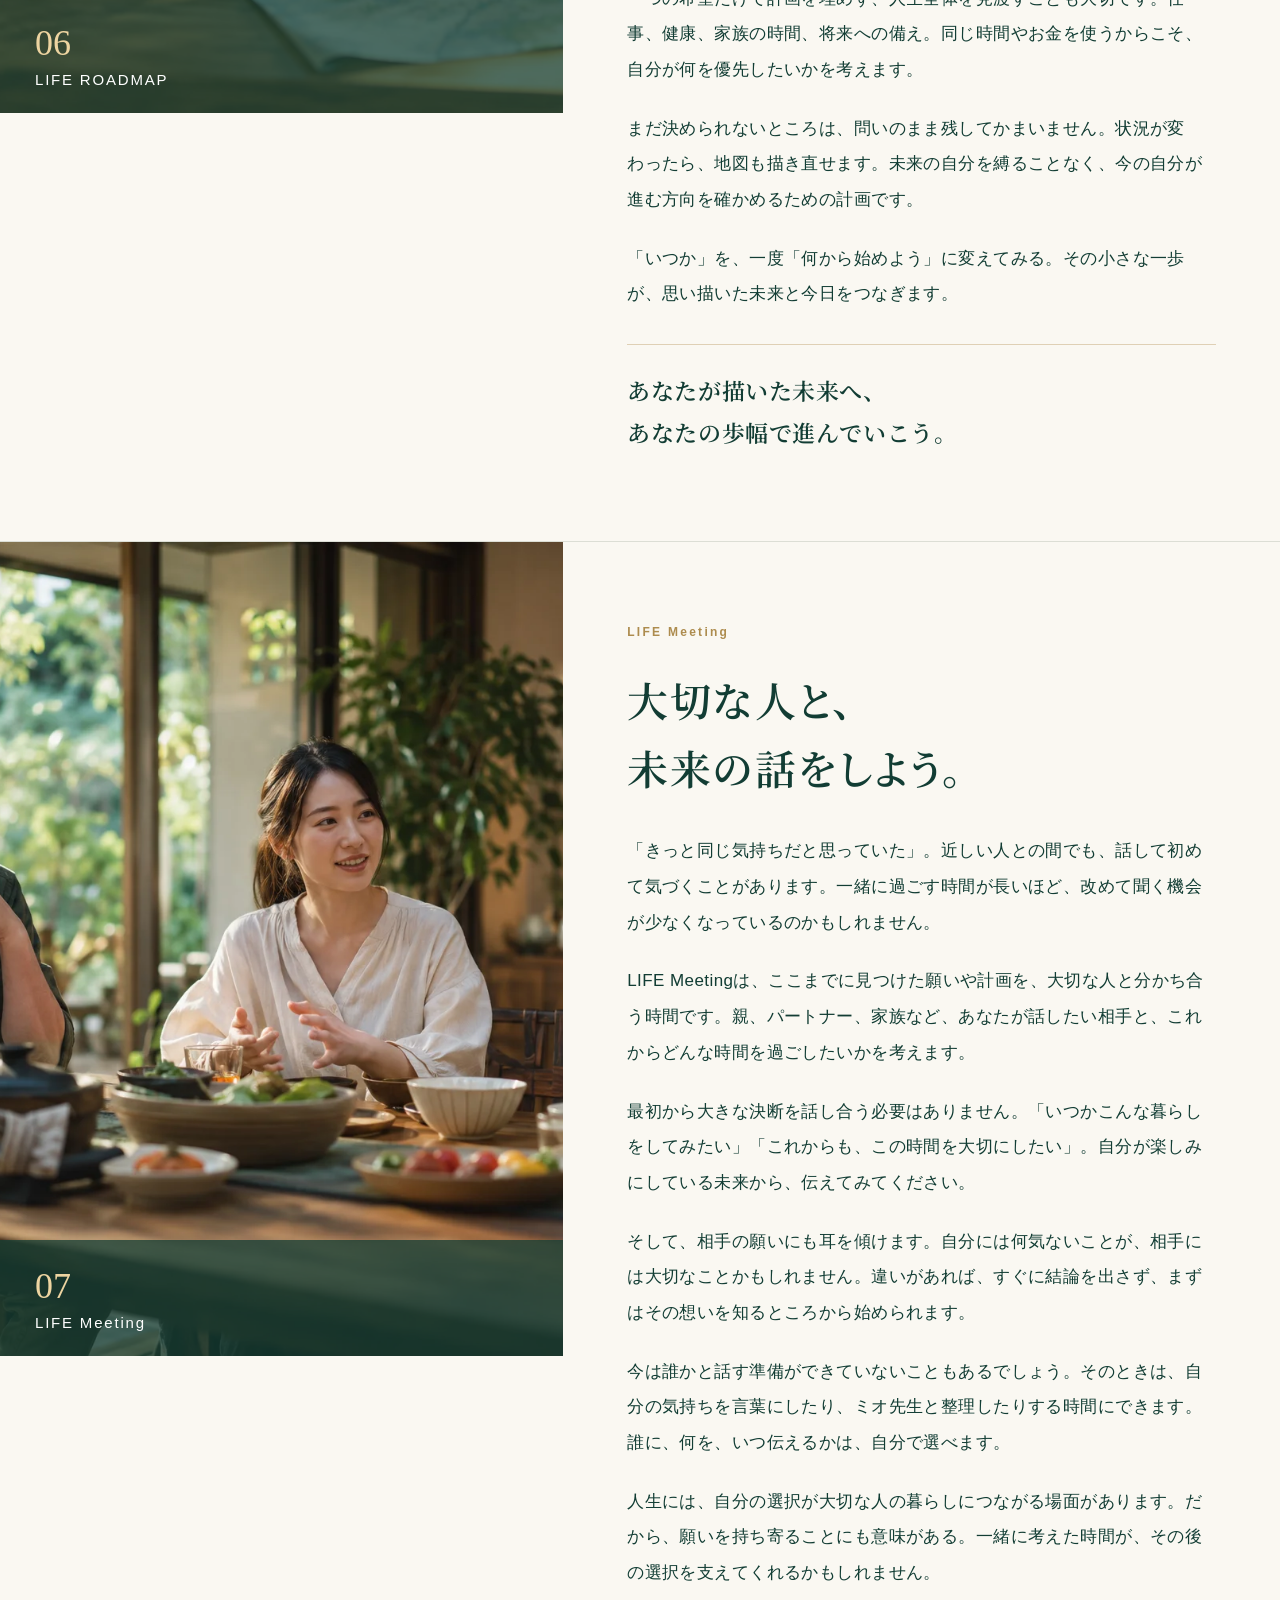
==== commit 3c0c2366: "ファーストビューにLINE友だち追加ボタンを追加 Co-Authored-By: Claude Opus 5.5 <noreply@anthropic.com>" ====
--- a/index.html
+++ b/index.html
@@ -6,7 +6,7 @@
 <link crossorigin="" href="https://fonts.gstatic.com" rel="preconnect"/>
 <link href="https://fonts.googleapis.com/css2?family=Noto+Serif+JP:wght@500;600&amp;display=swap" rel="stylesheet"/>
 <link href="style.css?v=2" rel="stylesheet"/>
-<link href="enhance.css?v=12" rel="stylesheet"/>
+<link href="enhance.css?v=13" rel="stylesheet"/>
 <script>document.documentElement.classList.add('js');setTimeout(function(){if(!window.__lj)document.documentElement.classList.remove('js')},2500)</script>
 <script defer="" src="script.js?v=3"></script>
 </head><body>
@@ -25,7 +25,7 @@
 <p class="service-category"><w-b>社員と</w-b><w-b>家族の</w-b><w-b>人生を</w-b><w-b>支える、</w-b><br class="mobile"/><w-b>企業向け人生教育</w-b><w-b>プログラム</w-b></p>
 <h1><w-b>仕事を</w-b><w-b>教える</w-b><w-b>会社から、</w-b><br/><w-b>人生の</w-b><w-b>選び方も</w-b><br class="mobile"/><w-b>学べる</w-b><w-b>会社へ。</w-b></h1>
 <p class="hero-sub" data-fit="" style="--fit:4.92vw;--fit-cap:18px"><w-b>REALIZECLUBの</w-b><w-b>「LIFE JOURNEY」</w-b></p>
-<a class="button light" href="#chapters">８つのステップを見る</a></div></div>
+<div class="hero-actions"><a class="button light" href="#chapters">８つのステップを見る</a><a class="button button-line" href="https://lin.ee/u9d0tbA" target="_blank" rel="noopener"><svg class="line-ico" viewBox="0 0 24 24" fill="currentColor" aria-hidden="true"><path d="M12 3C6.9 3 2.8 6.3 2.8 10.4c0 3.7 3.3 6.8 7.7 7.4.3.06.7.2.8.5.07.25.05.6.02.85l-.13.8c-.04.24-.19.93.82.5 1-.42 5.4-3.2 7.4-5.5 1.35-1.5 2-3 2-4.6C21.4 6.3 17.1 3 12 3z"/></svg>LINEで友だち追加</a></div></div></div>
 <p class="hero-bottom"><w-b>診断で</w-b><w-b>気づく。</w-b><w-b>動画と</w-b><w-b>物語で</w-b><w-b>学ぶ。</w-b><br class="mobile"/><w-b>対話で、</w-b><w-b>未来を</w-b><w-b>描く。</w-b></p></section>
 <section aria-labelledby="overview-title" class="service-overview section">
 <p class="eyebrow">WHAT IS LIFE JOURNEY?</p>
--- a/enhance.css
+++ b/enhance.css
@@ -33,7 +33,11 @@
 .hero-bottom{position:relative;width:auto;background:var(--deep);color:#efdbab;text-align:center;
   padding:18px 5%;letter-spacing:.1em}
 .hero .button.light{background:rgba(0,62,91,.35)}
-.hero-sub+.button{margin-top:clamp(28px,3vw,40px)}
+.hero-actions{display:flex;flex-wrap:wrap;gap:14px;margin-top:clamp(28px,3vw,40px);max-width:none!important}
+/* ファーストビューのLINE友だち追加（白地・LINEの緑のアイコン） */
+.button.button-line{justify-content:center;gap:10px;background:#fff;color:var(--green);border-color:#fff;text-shadow:none}
+.button.button-line:hover{background:var(--cream);border-color:var(--cream)}
+.button-line .line-ico{width:22px;height:22px;flex:none;color:#06c755}
 .hero .button.light:hover{background:var(--cream);text-shadow:none}
 
 @media(max-width:1024px){
@@ -50,6 +54,7 @@
   .hero-copy{padding:34px 6% 64vw}
   .hero-description{margin-bottom:26px}
   .hero-bottom{font-size:13px;letter-spacing:.06em;padding:15px 6%}
+  .hero-actions{flex-direction:column;gap:12px}
   .hero .button{width:100%}
 }
 
@@ -88,7 +93,7 @@
 .js .hero-copy>.hero-sub{animation-delay:.85s}
 .js .hero-copy>.hero-note{animation-delay:1s}
 .js .hero-copy>.hero-description{animation-delay:1.15s}
-.js .hero-copy>.button{animation-delay:1.3s}
+.js .hero-copy>.hero-actions{animation-delay:.95s}
 .js .hero-bottom{animation:lj-up 1s 1.45s cubic-bezier(.2,.7,.2,1) both}
 
 /* ---------- スクロールで現れる ---------- */
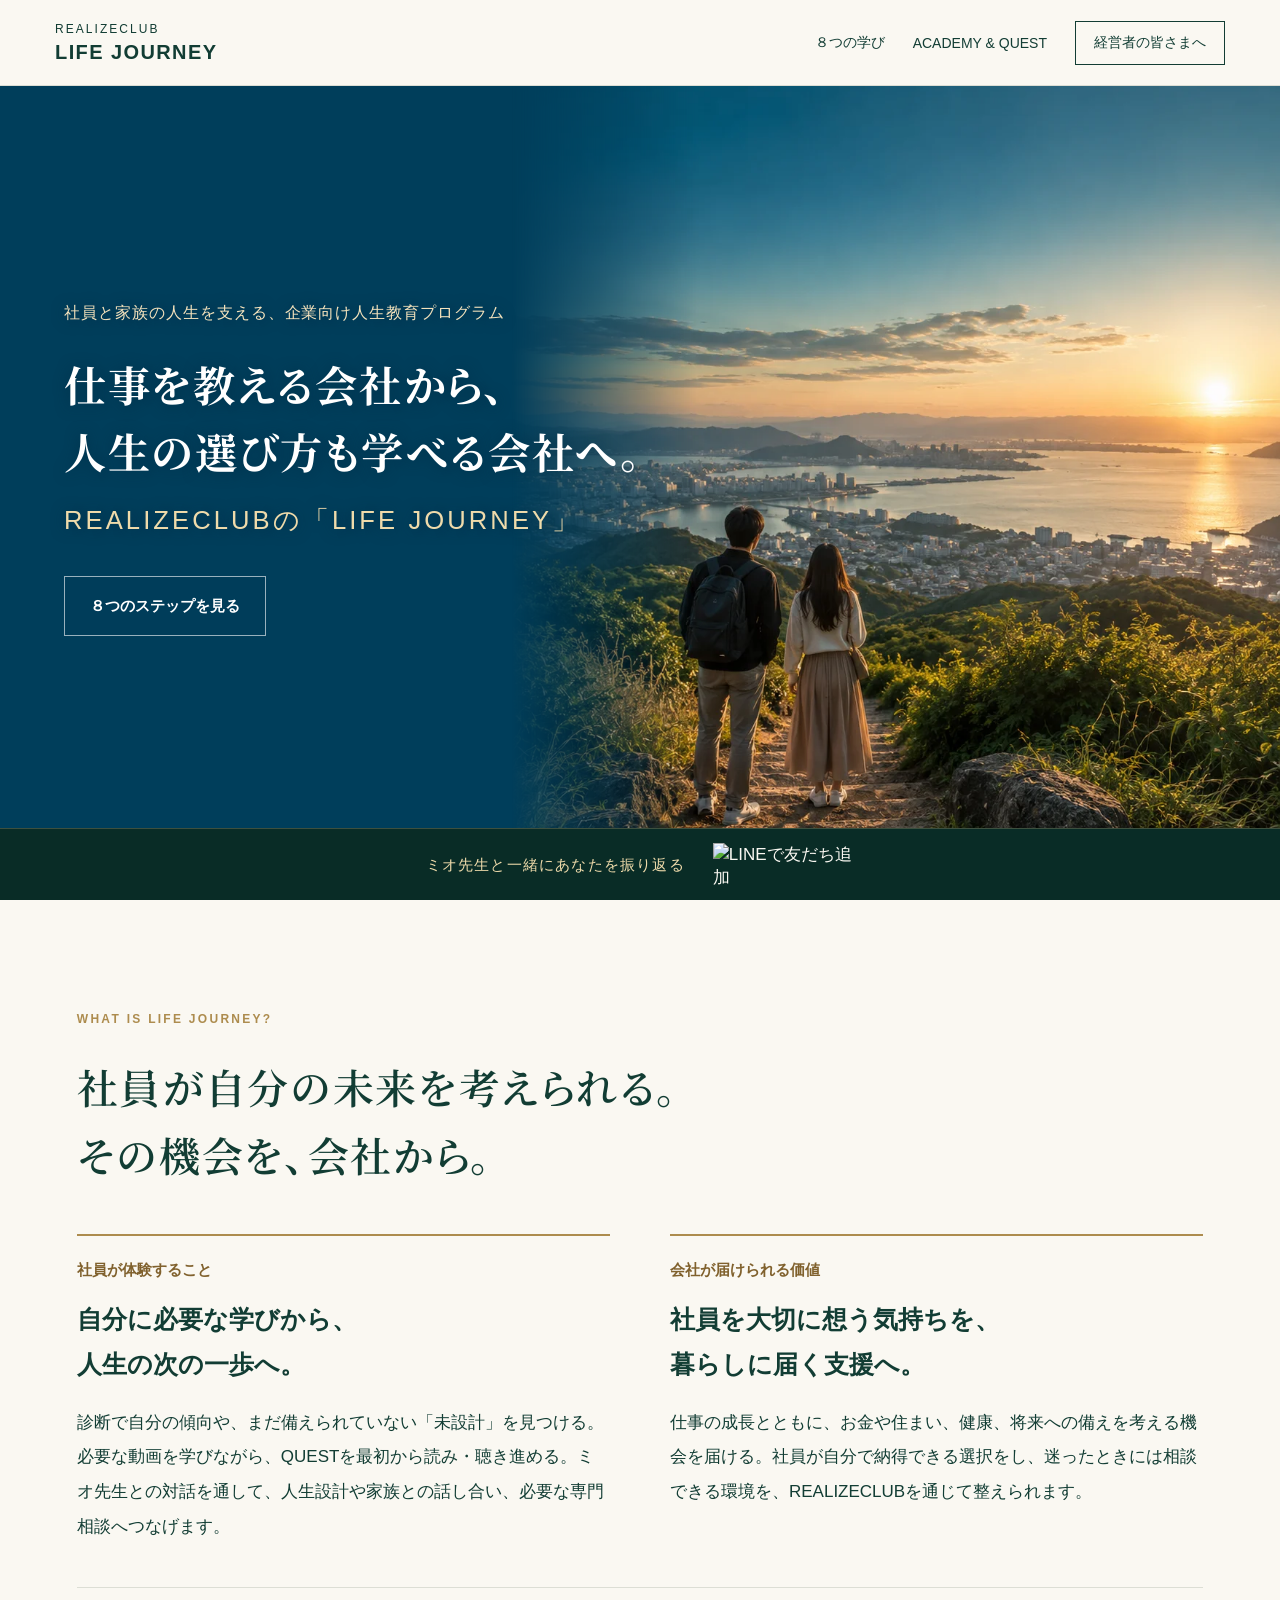
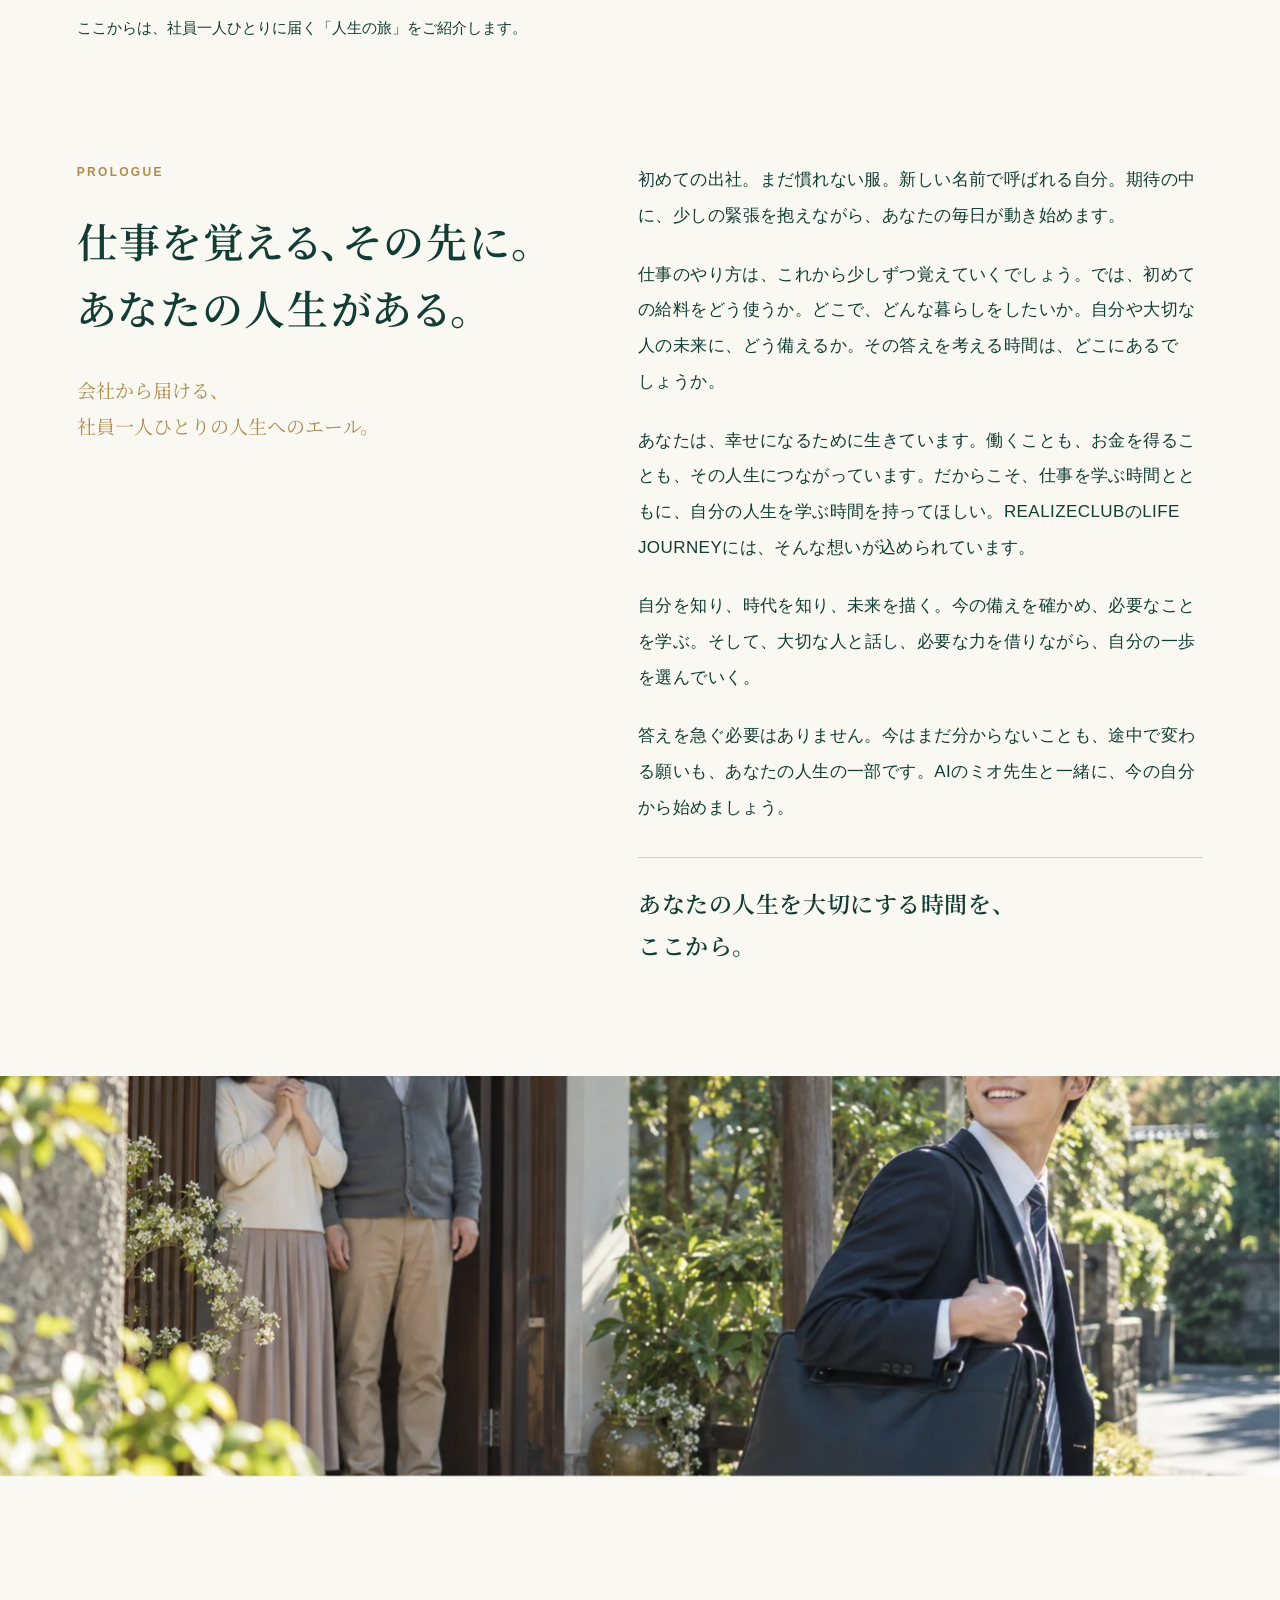
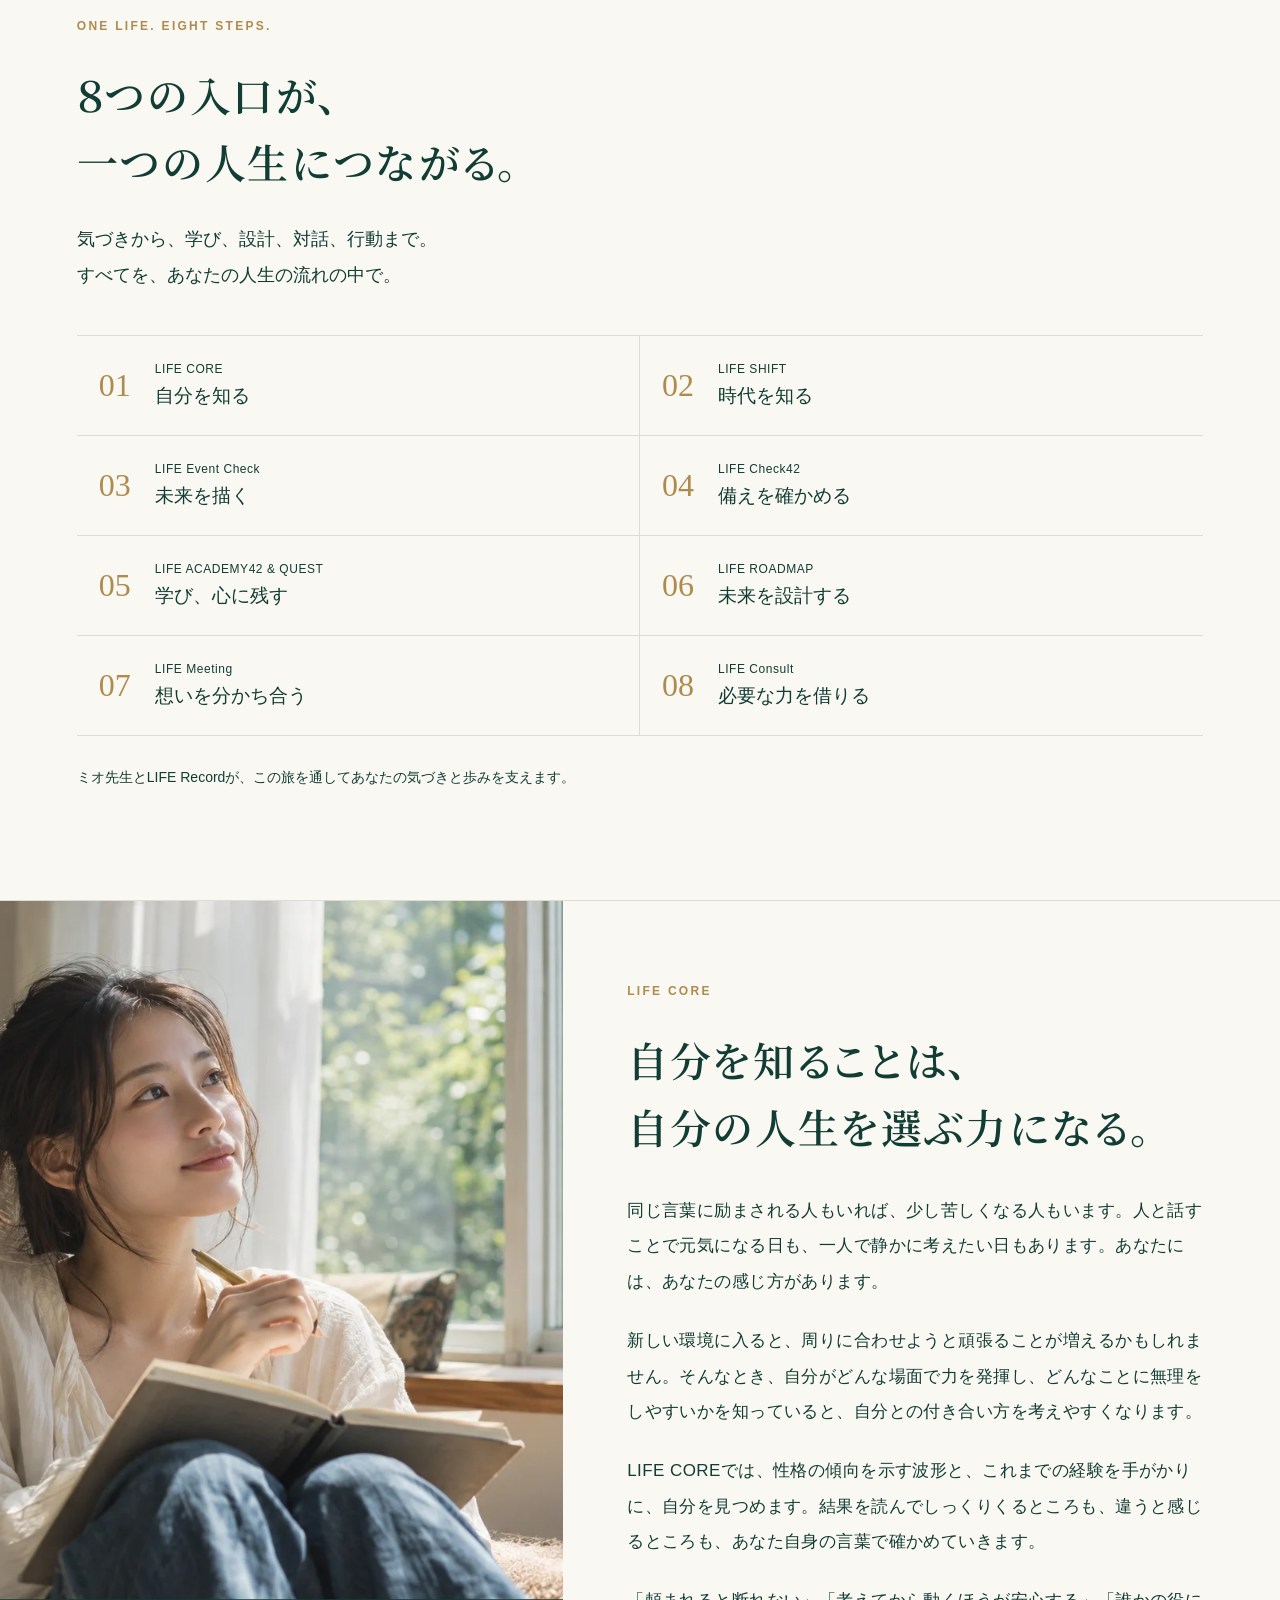
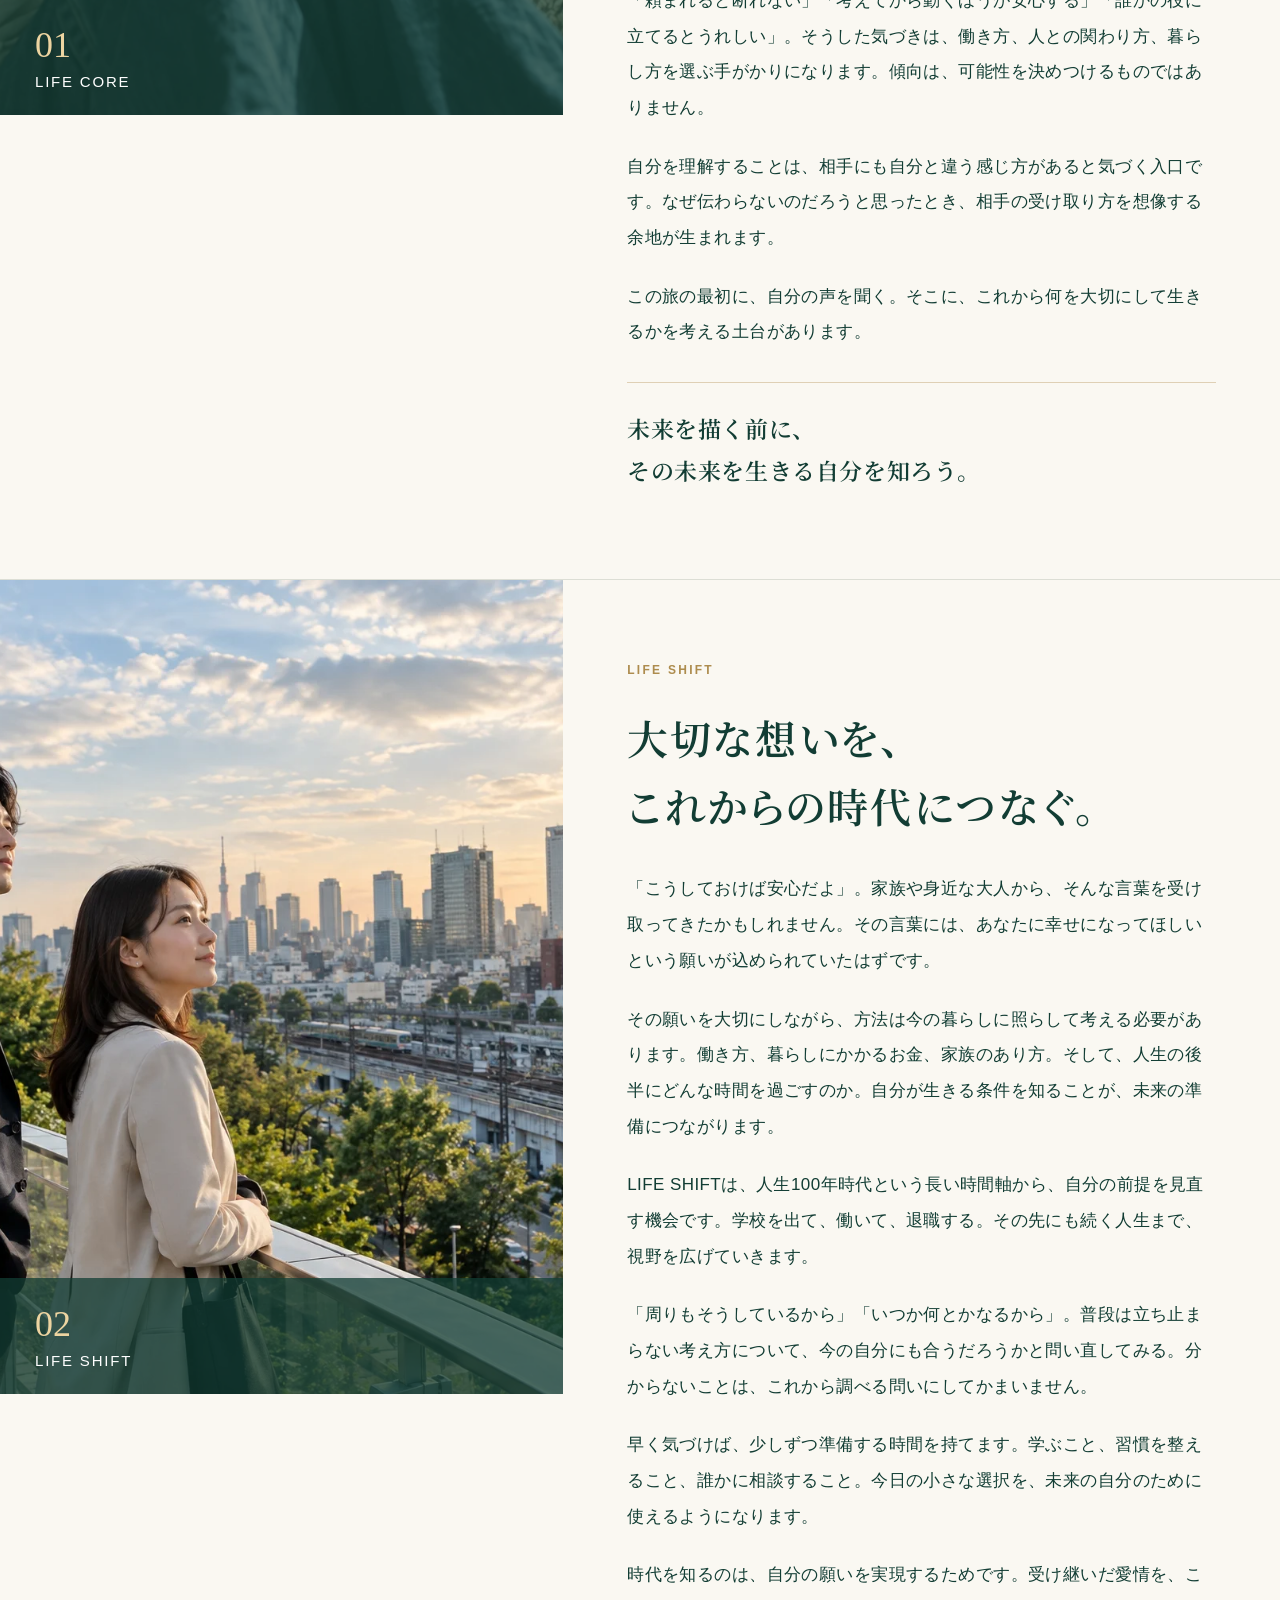
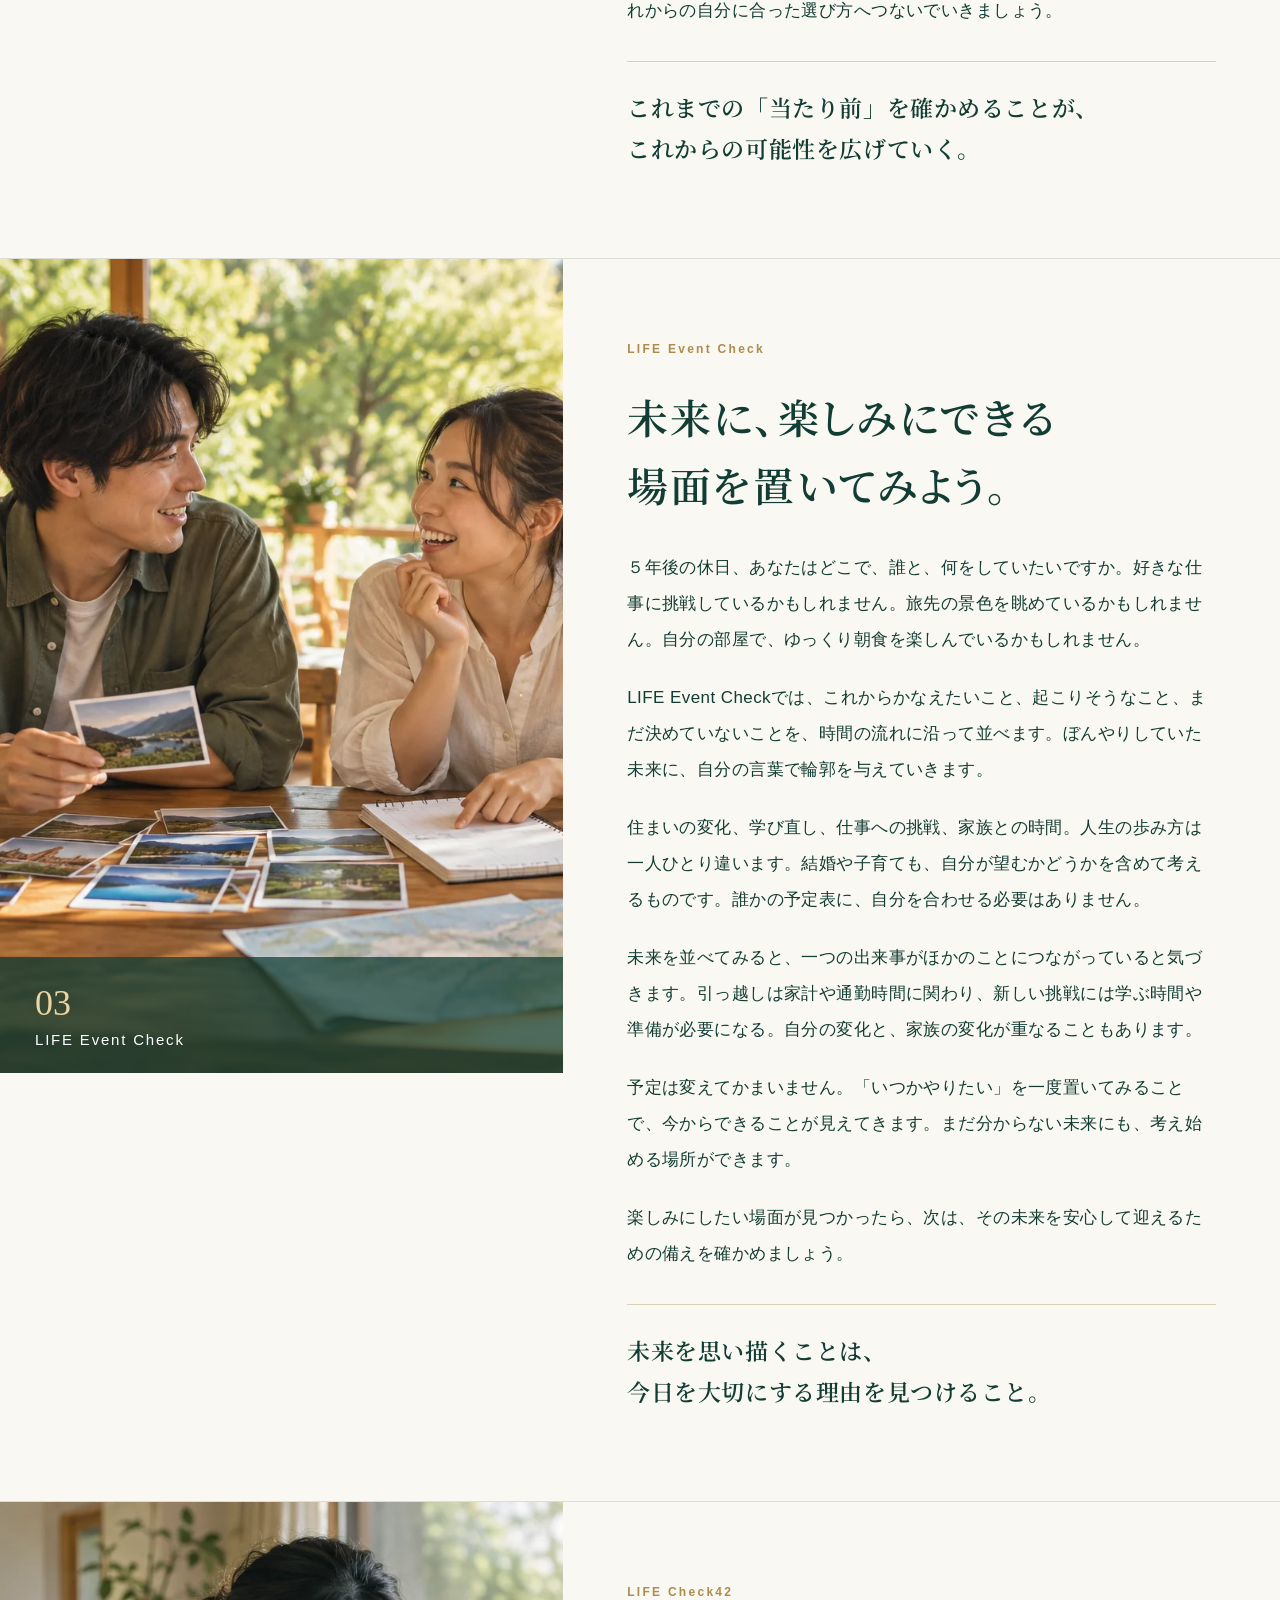
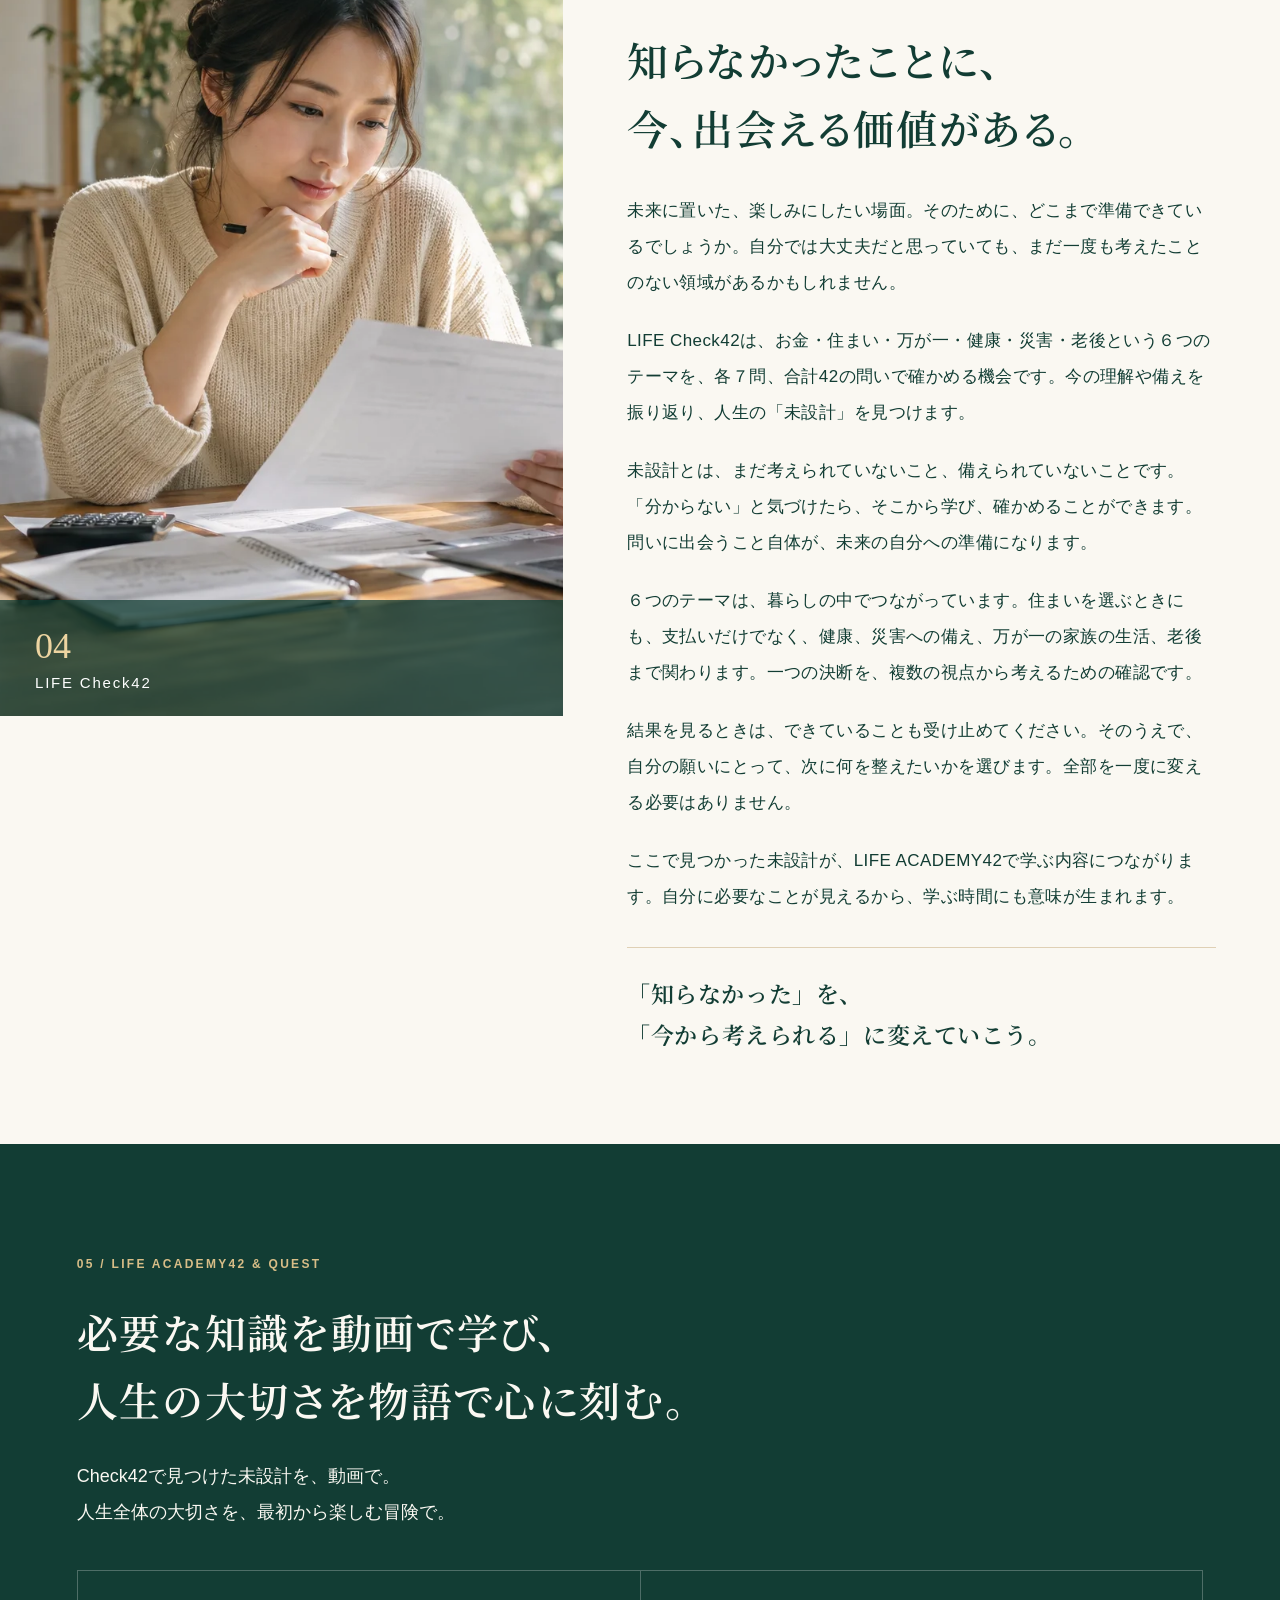
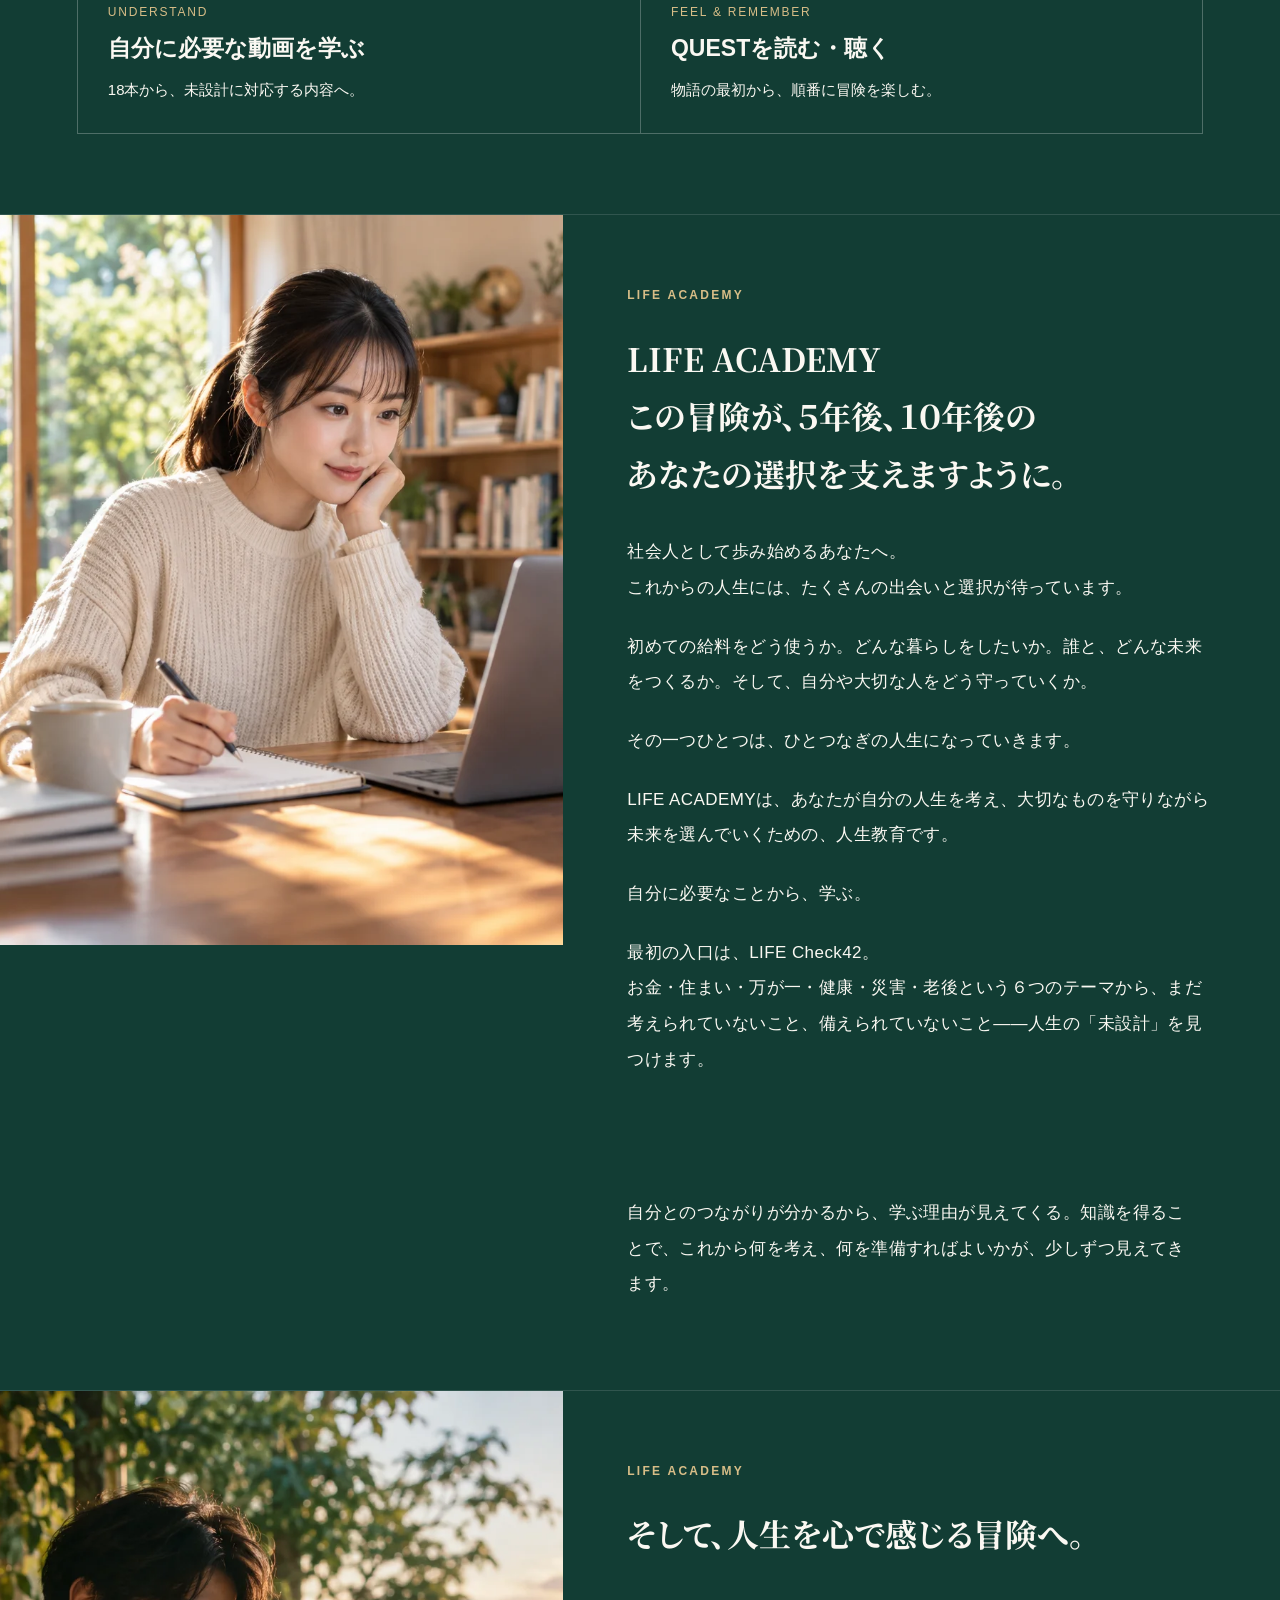
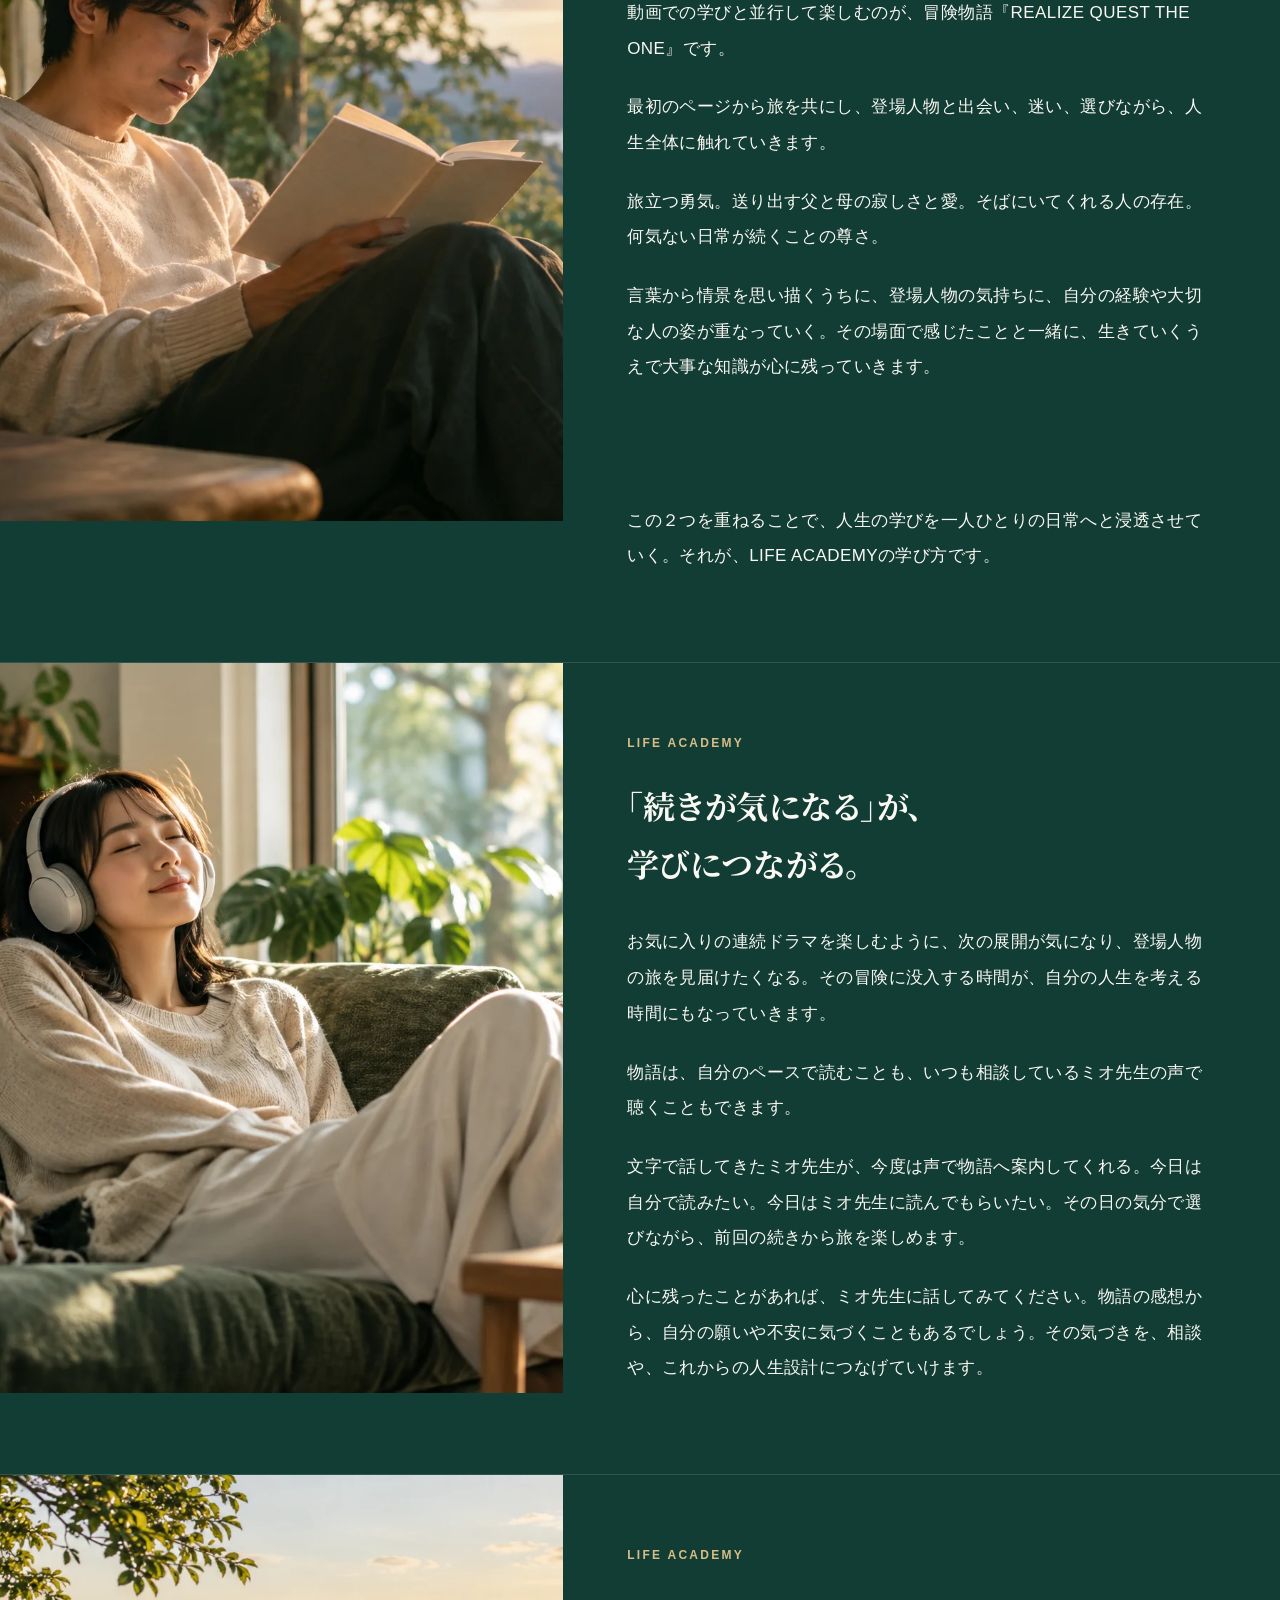
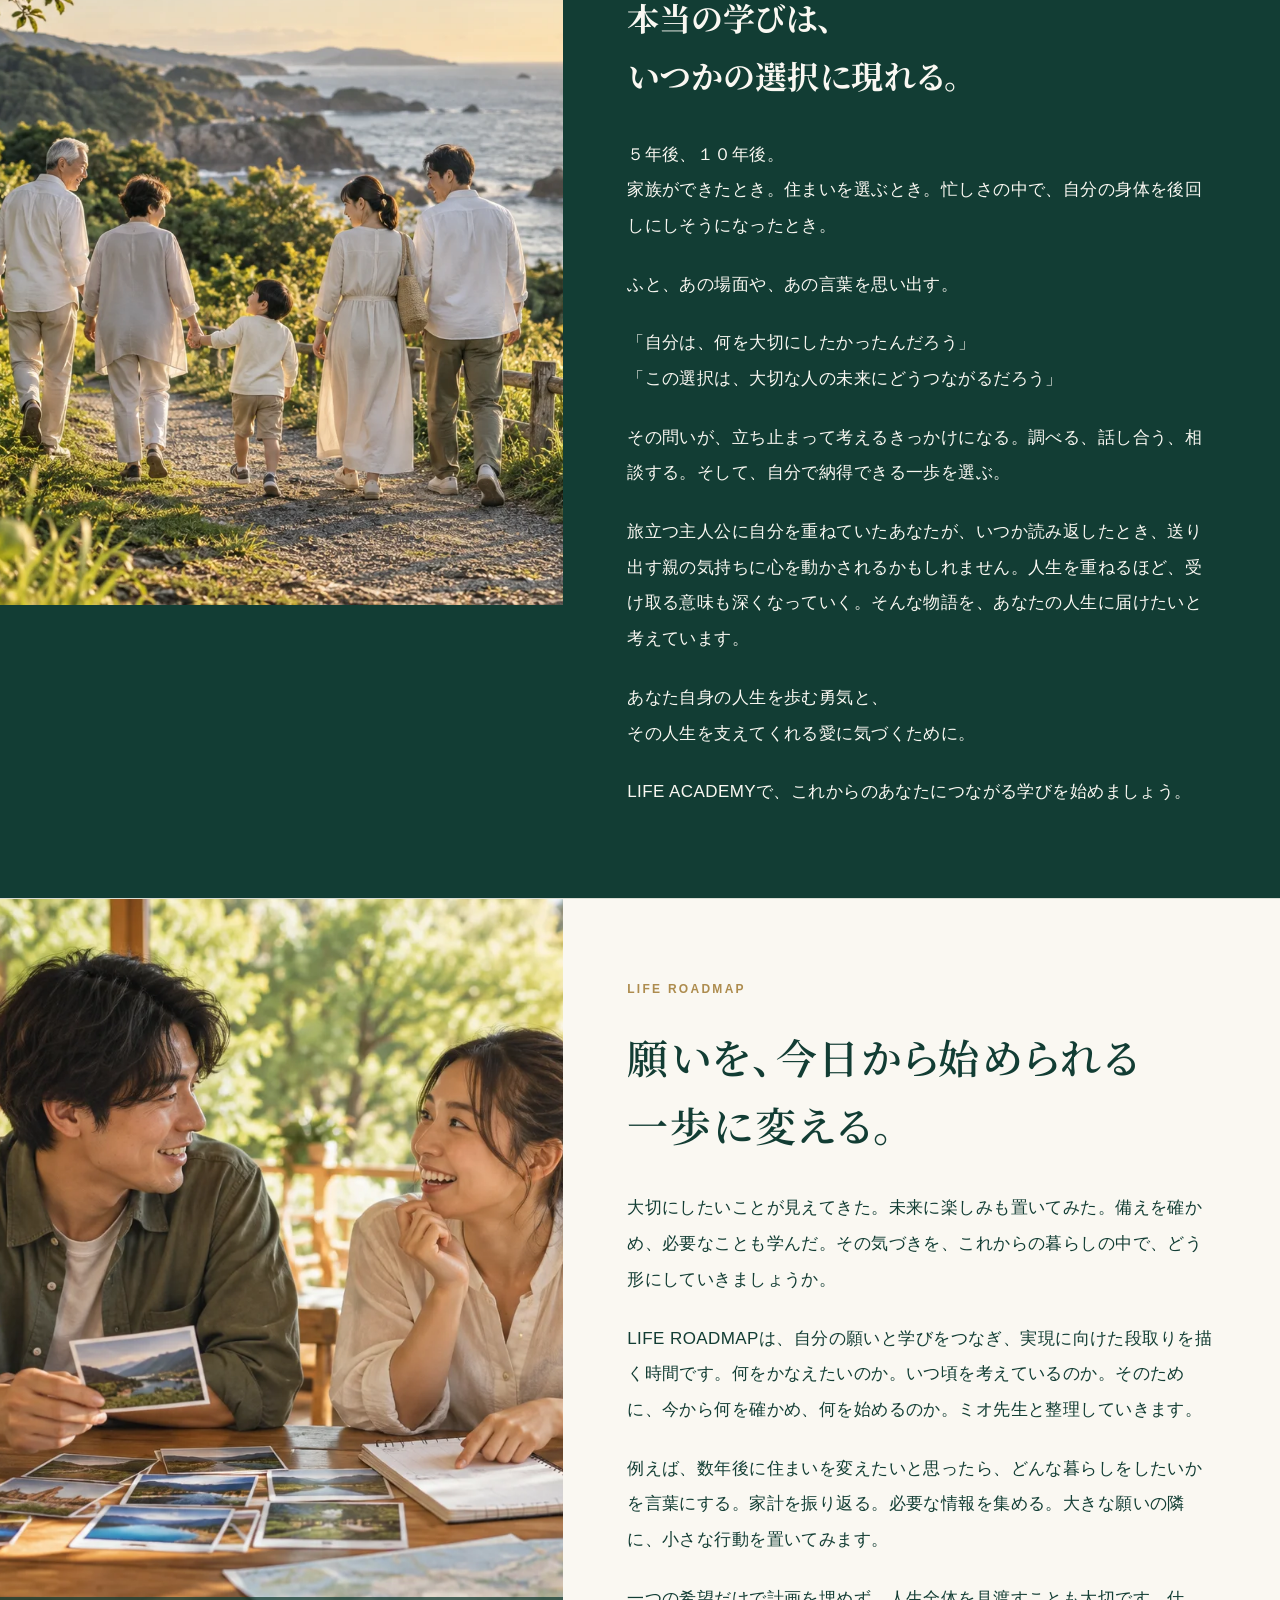
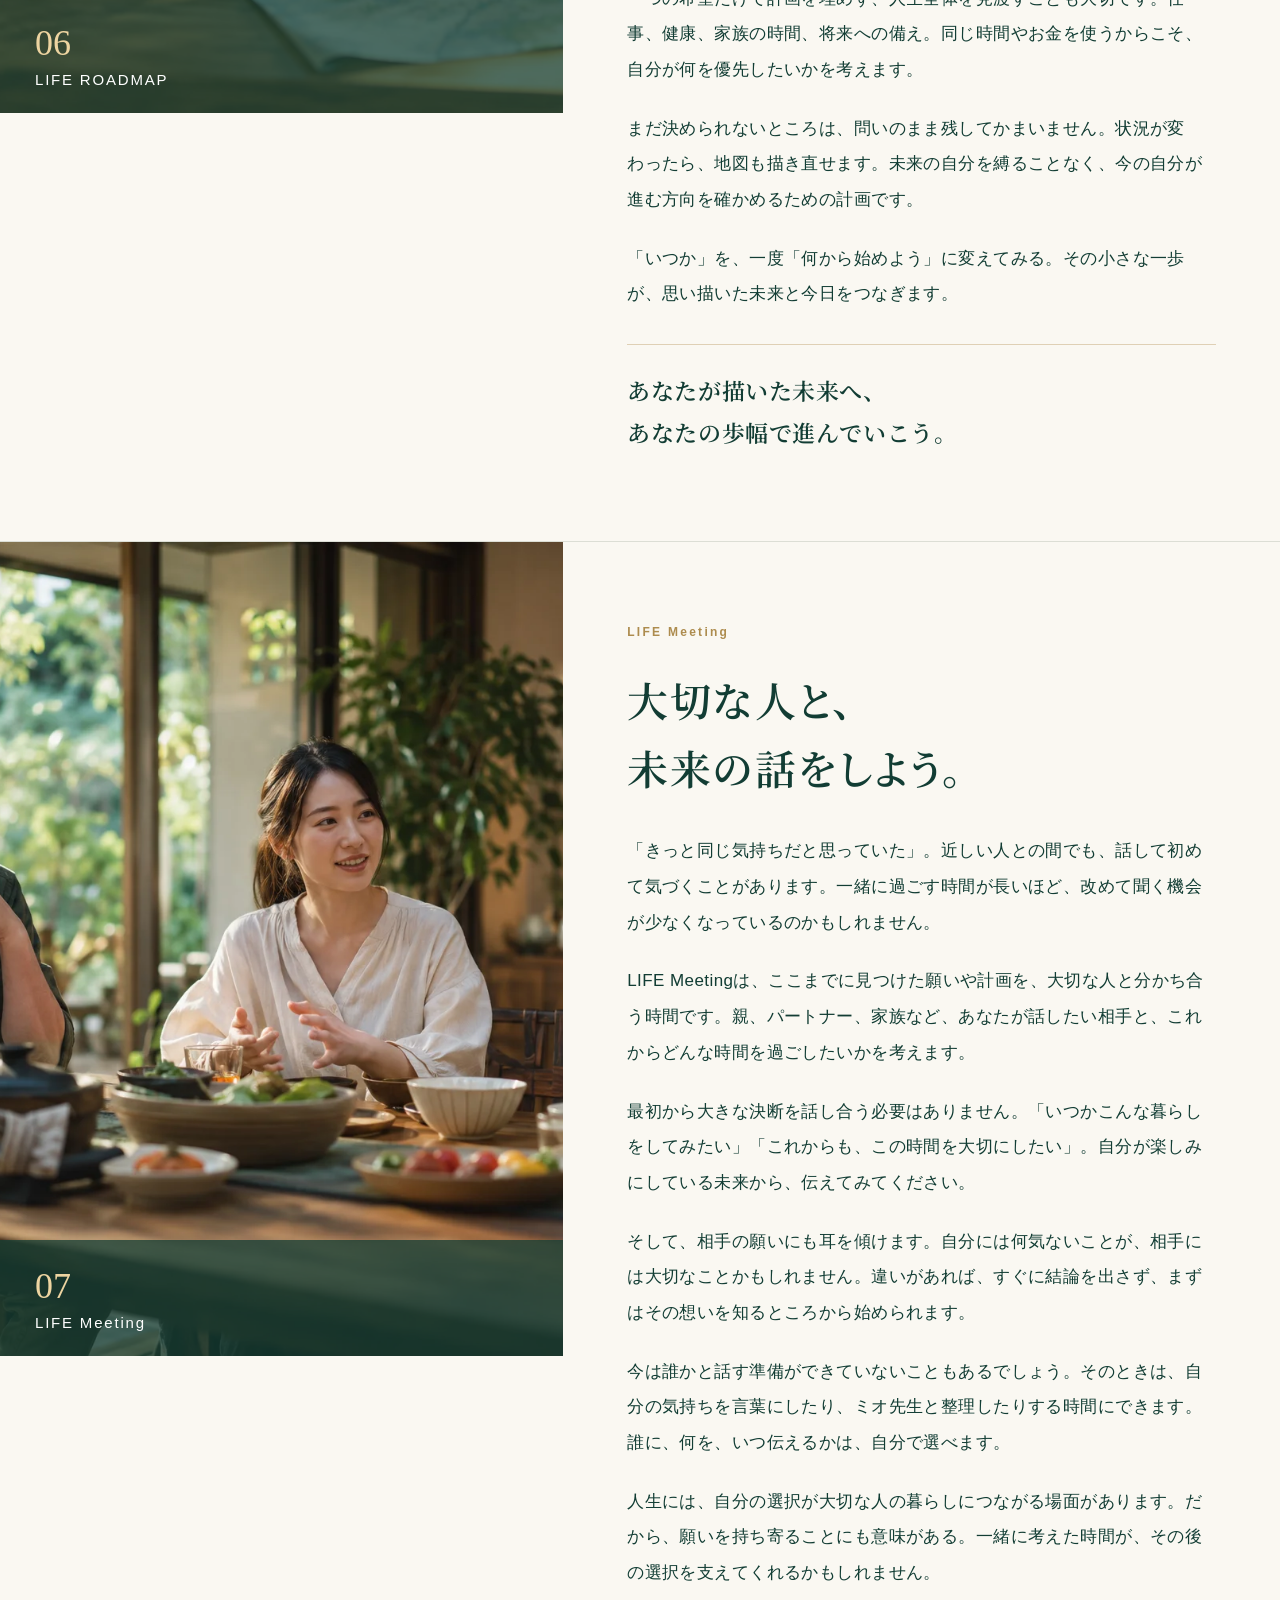
==== commit 5b5d6c89: "フッターに会社情報を追加・LINE友だち追加ボタン（FV・申し込み部分）を削除 Co-Authored-By: Claude Opus 5.5 <noreply@anthropic.com>" ====
--- a/index.html
+++ b/index.html
@@ -6,7 +6,7 @@
 <link crossorigin="" href="https://fonts.gstatic.com" rel="preconnect"/>
 <link href="https://fonts.googleapis.com/css2?family=Noto+Serif+JP:wght@500;600&amp;display=swap" rel="stylesheet"/>
 <link href="style.css?v=2" rel="stylesheet"/>
-<link href="enhance.css?v=13" rel="stylesheet"/>
+<link href="enhance.css?v=14" rel="stylesheet"/>
 <script>document.documentElement.classList.add('js');setTimeout(function(){if(!window.__lj)document.documentElement.classList.remove('js')},2500)</script>
 <script defer="" src="script.js?v=3"></script>
 </head><body>
@@ -25,7 +25,7 @@
 <p class="service-category"><w-b>社員と</w-b><w-b>家族の</w-b><w-b>人生を</w-b><w-b>支える、</w-b><br class="mobile"/><w-b>企業向け人生教育</w-b><w-b>プログラム</w-b></p>
 <h1><w-b>仕事を</w-b><w-b>教える</w-b><w-b>会社から、</w-b><br/><w-b>人生の</w-b><w-b>選び方も</w-b><br class="mobile"/><w-b>学べる</w-b><w-b>会社へ。</w-b></h1>
 <p class="hero-sub" data-fit="" style="--fit:4.92vw;--fit-cap:18px"><w-b>REALIZECLUBの</w-b><w-b>「LIFE JOURNEY」</w-b></p>
-<div class="hero-actions"><a class="button light" href="#chapters">８つのステップを見る</a><a class="button button-line" href="https://lin.ee/u9d0tbA" target="_blank" rel="noopener"><svg class="line-ico" viewBox="0 0 24 24" fill="currentColor" aria-hidden="true"><path d="M12 3C6.9 3 2.8 6.3 2.8 10.4c0 3.7 3.3 6.8 7.7 7.4.3.06.7.2.8.5.07.25.05.6.02.85l-.13.8c-.04.24-.19.93.82.5 1-.42 5.4-3.2 7.4-5.5 1.35-1.5 2-3 2-4.6C21.4 6.3 17.1 3 12 3z"/></svg>LINEで友だち追加</a></div></div></div>
+<div class="hero-actions"><a class="button light" href="#chapters">８つのステップを見る</a></div></div></div>
 <p class="hero-bottom"><w-b>診断で</w-b><w-b>気づく。</w-b><w-b>動画と</w-b><w-b>物語で</w-b><w-b>学ぶ。</w-b><br class="mobile"/><w-b>対話で、</w-b><w-b>未来を</w-b><w-b>描く。</w-b></p></section>
 <section aria-labelledby="overview-title" class="service-overview section">
 <p class="eyebrow">WHAT IS LIFE JOURNEY?</p>
@@ -300,9 +300,9 @@
 <footer class="footer">
 <div><strong>REALIZECLUB</strong><span>LIFE JOURNEY</span></div>
 <a href="#top">ページの先頭へ</a>
-<p><w-b>株式会社REALIZE OS</w-b><br/><w-b>写真は</w-b><w-b>AI生成に</w-b><w-b>よる</w-b><w-b>イメージです。</w-b><w-b>実際の</w-b><w-b>利用者・</w-b><w-b>サービス画面ではありません。</w-b><br/><w-b>QUESTの</w-b><w-b>朗読など、</w-b><w-b>利用できる</w-b><w-b>機能・提供時期は</w-b><w-b>ご案内を</w-b><w-b>ご確認ください。</w-b></p></footer>
+<p class="company-info"><w-b>株式会社REALIZE OS</w-b><br/><w-b>東京都新宿区新宿1-36-7</w-b><br/>TEL <a href="tel:0363805978">03-6380-5978</a></p><p><w-b>写真は</w-b><w-b>AI生成に</w-b><w-b>よる</w-b><w-b>イメージです。</w-b><w-b>実際の</w-b><w-b>利用者・</w-b><w-b>サービス画面ではありません。</w-b><br/><w-b>QUESTの</w-b><w-b>朗読など、</w-b><w-b>利用できる</w-b><w-b>機能・提供時期は</w-b><w-b>ご案内を</w-b><w-b>ご確認ください。</w-b></p></footer>
 <div class="cta-bar" id="cta-bar">
-<p class="cta-bar-text">ミオ先生と一緒に<br class="mobile"/>あなたを振り返る</p>
+<p class="cta-bar-text"><w-b>ミオ先生と</w-b><w-b>一緒に</w-b><br class="mobile"/><w-b>あなたを</w-b><w-b>振り返る</w-b></p>
 <a class="cta-bar-line" href="https://lin.ee/u9d0tbA" rel="noopener" target="_blank"><img alt="LINEで友だち追加" height="36" src="https://scdn.line-apps.com/n/line_add_friends/btn/ja.png" width="116"/></a>
 </div>
 </body></html>
--- a/enhance.css
+++ b/enhance.css
@@ -145,3 +145,7 @@
   .cta-bar-line img{height:40px}
 }
 @media(prefers-reduced-motion:reduce){.cta-bar,.cta-bar.is-visible{transition:none}}
+
+/* フッターの会社情報（2026年9月27日） */
+.footer>.company-info{width:100%;font-size:13px;line-height:1.9;color:var(--green);letter-spacing:.03em}
+.footer>.company-info a{text-decoration:underline;text-underline-offset:3px}
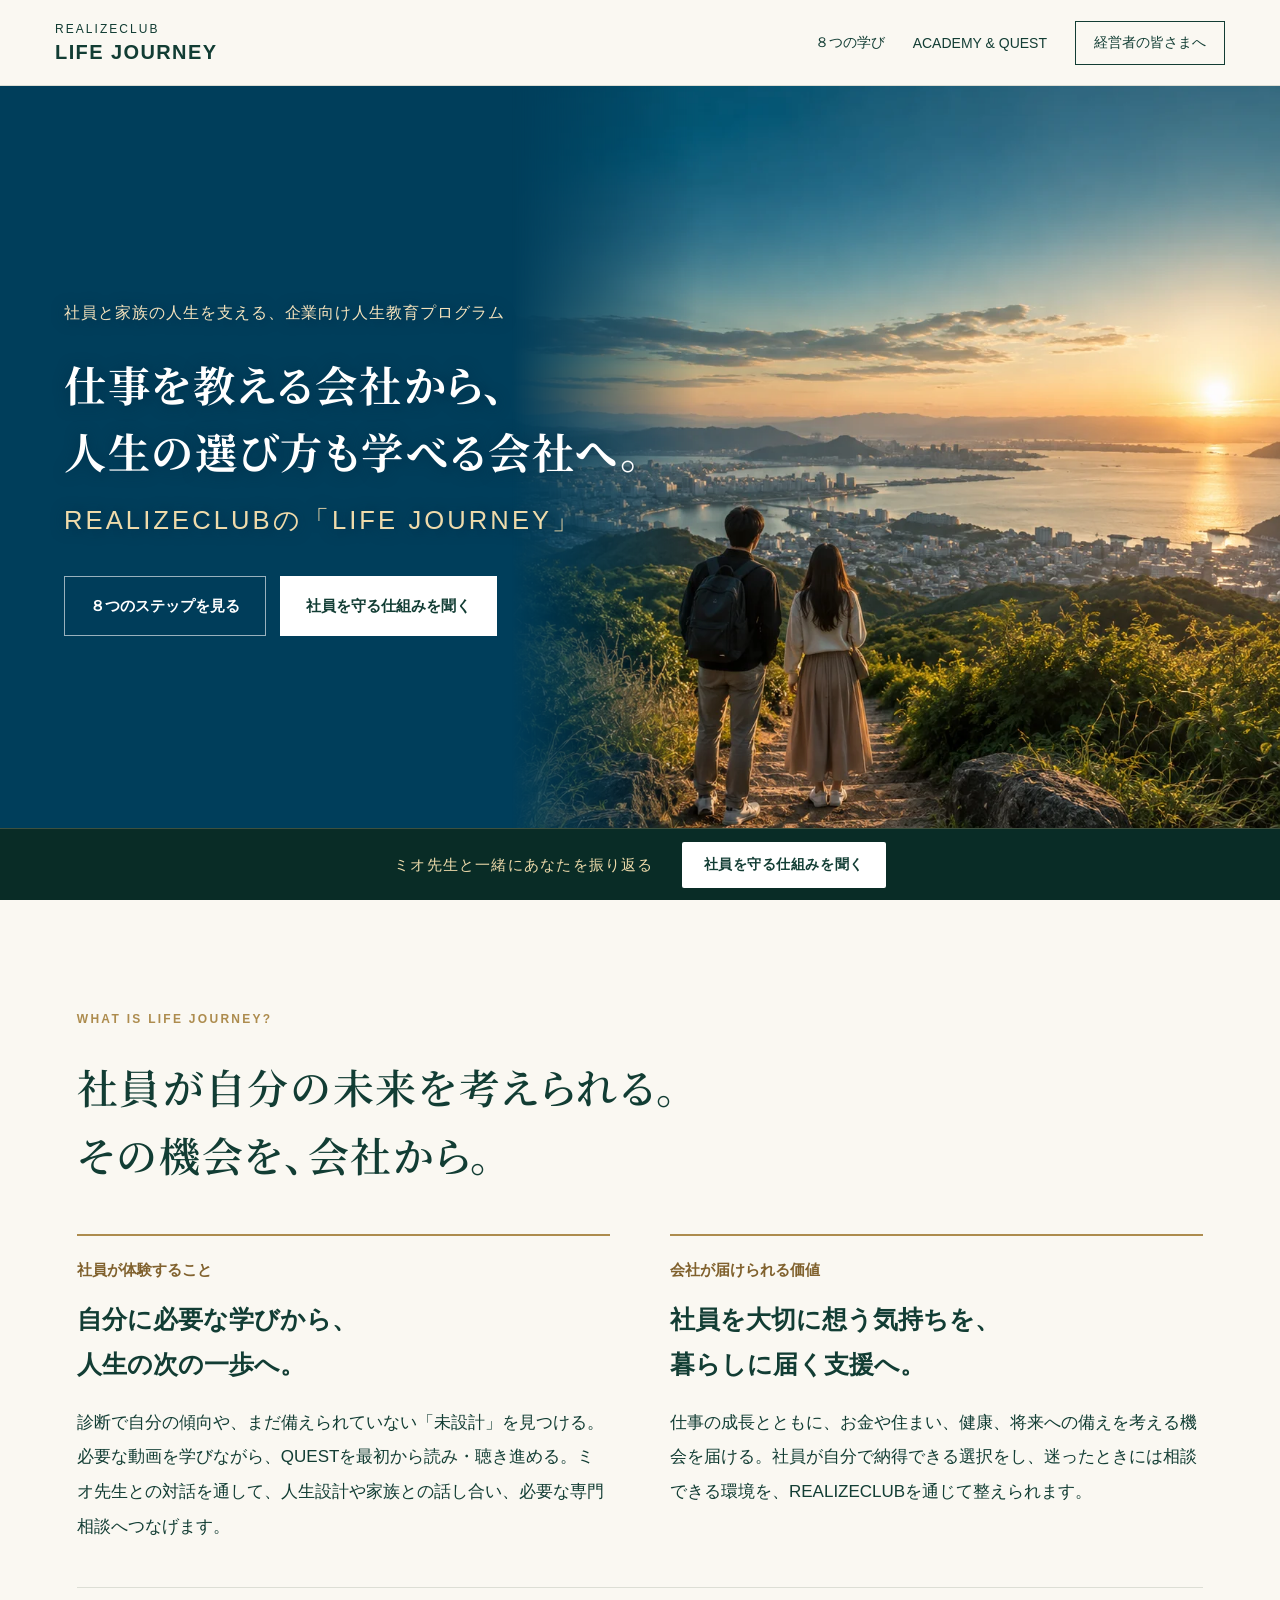
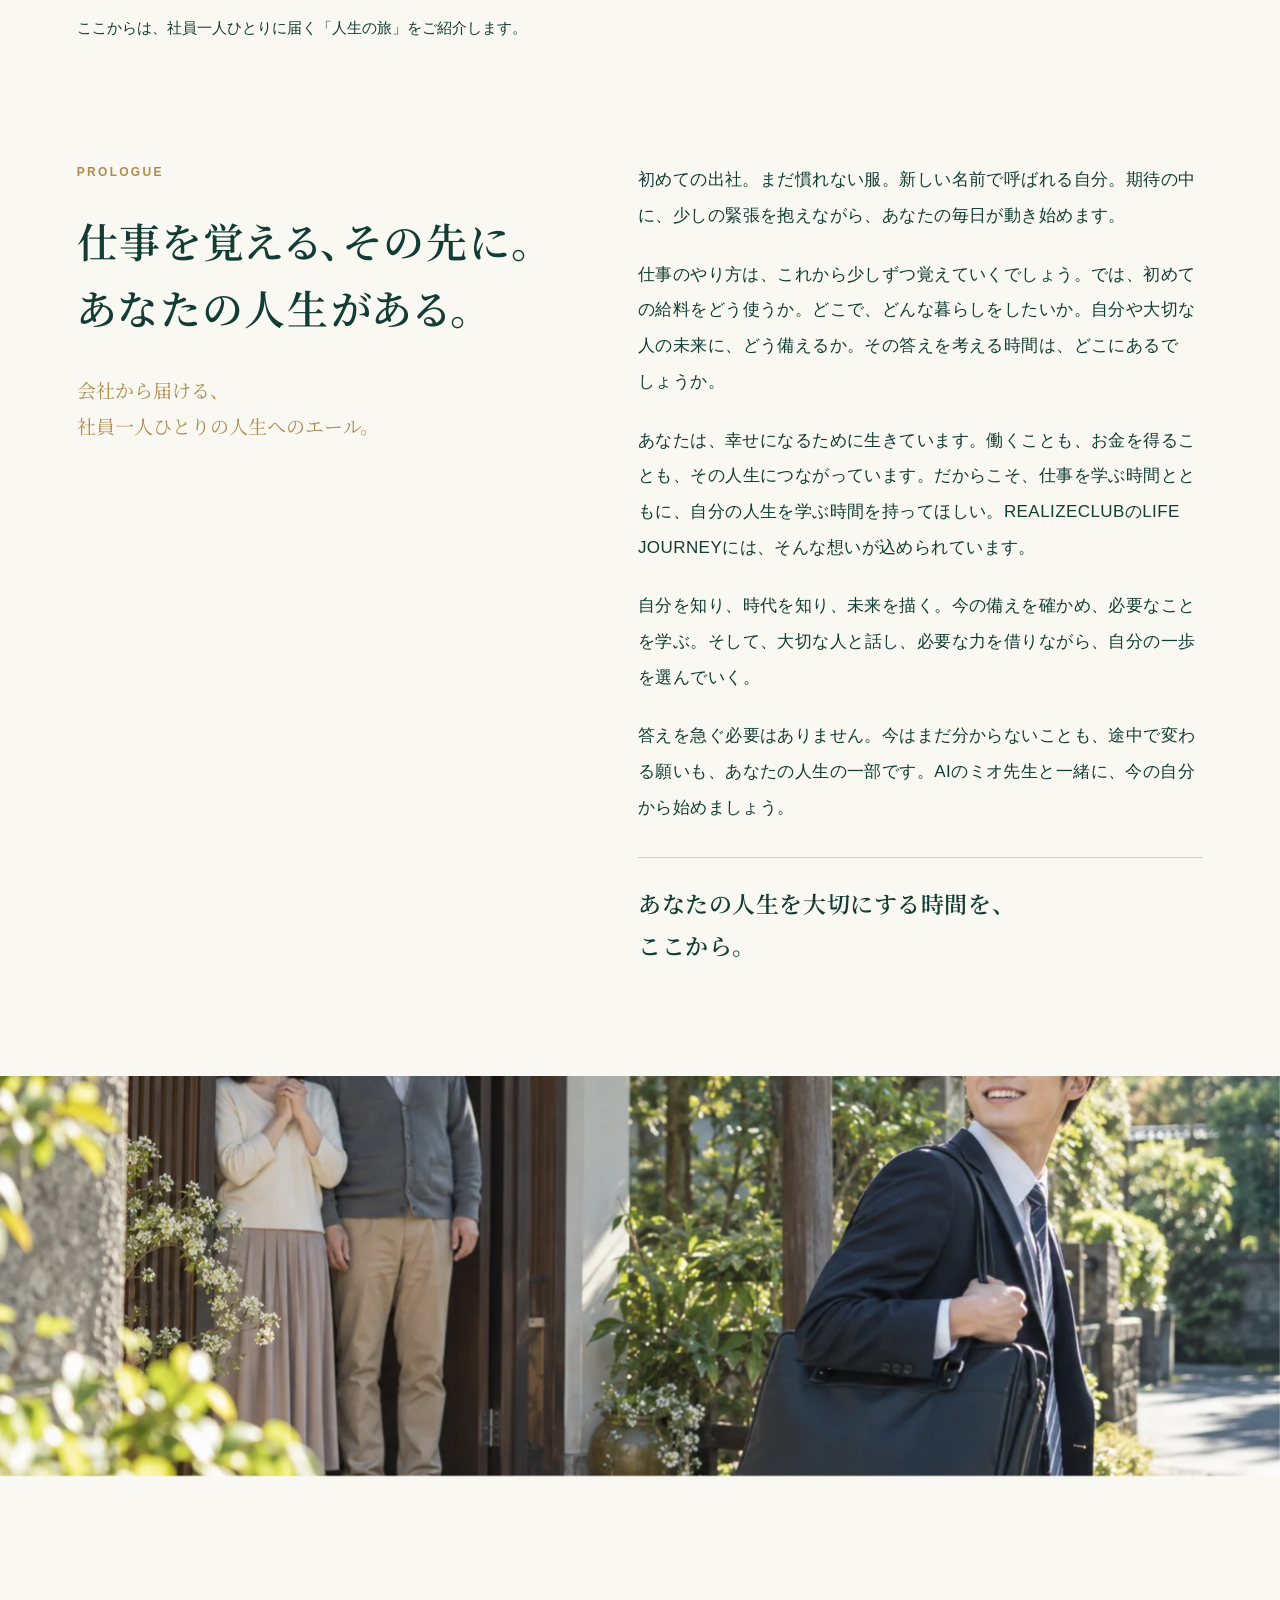
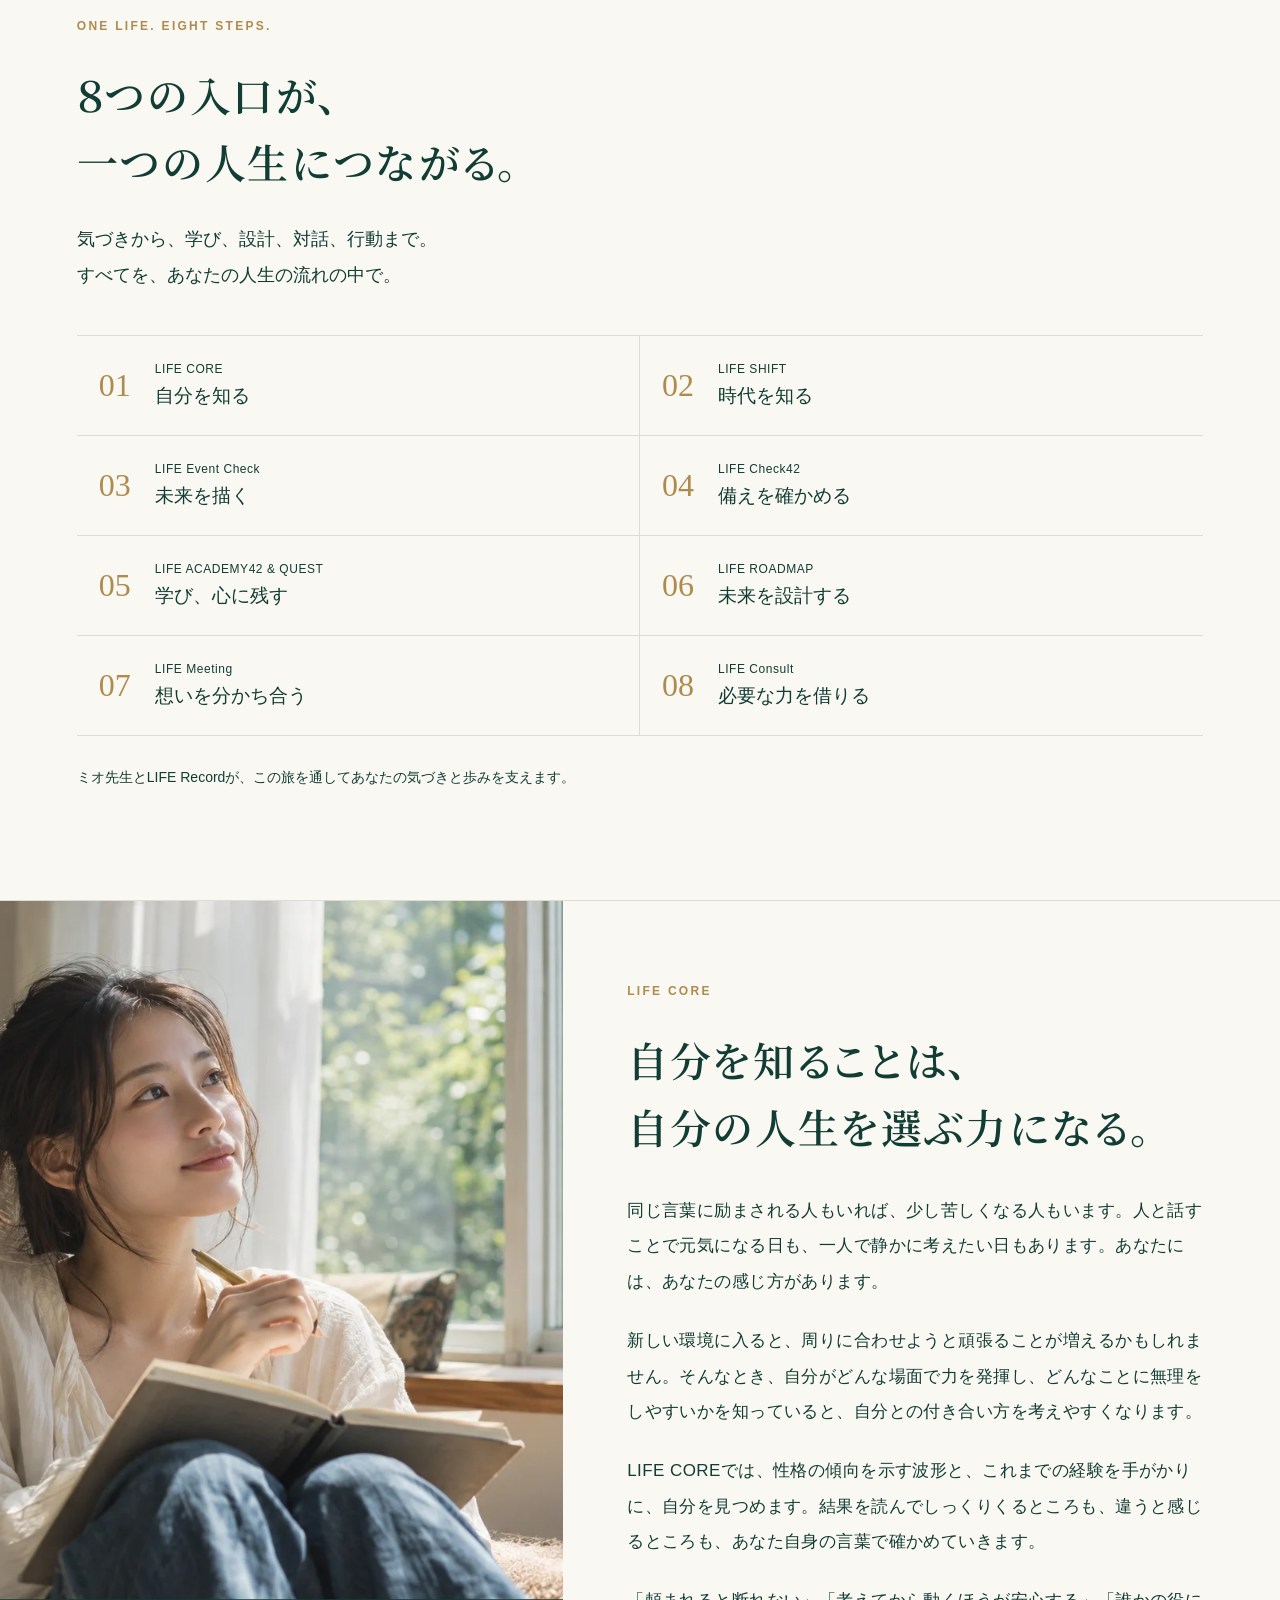
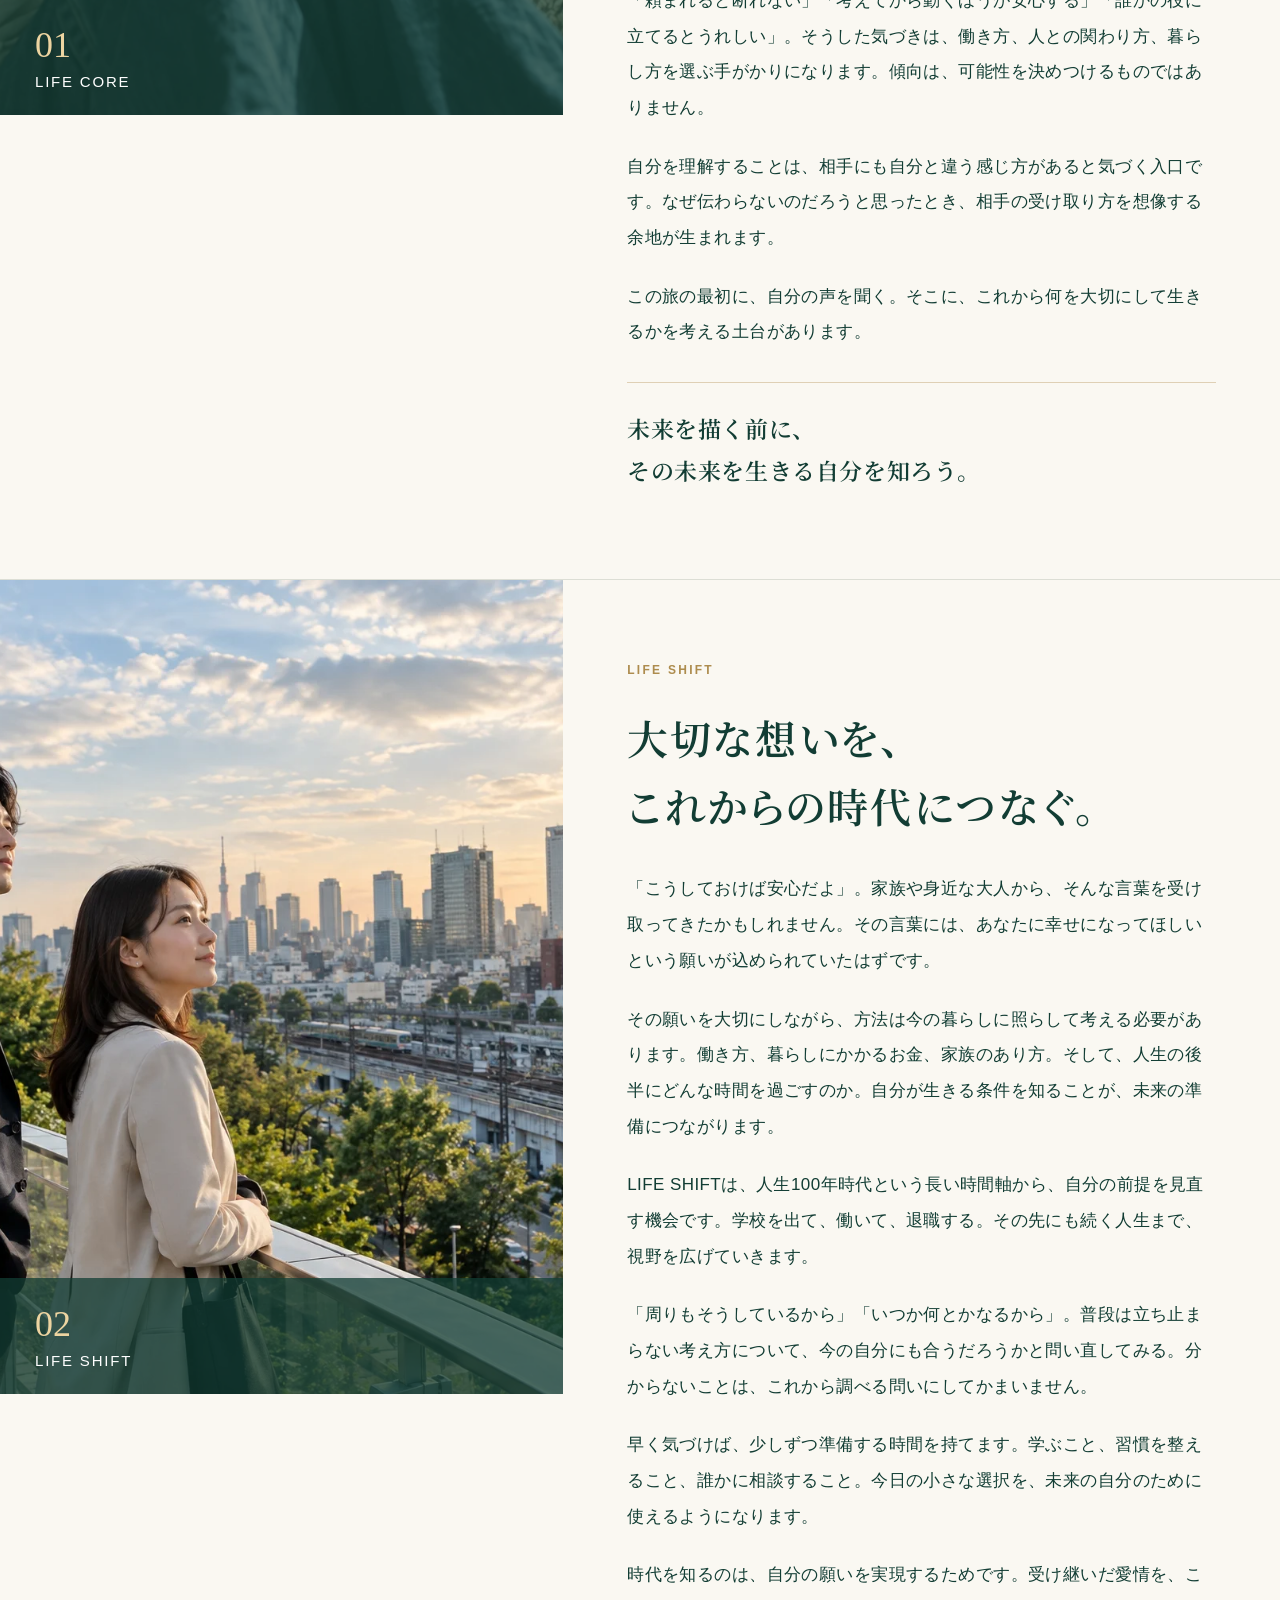
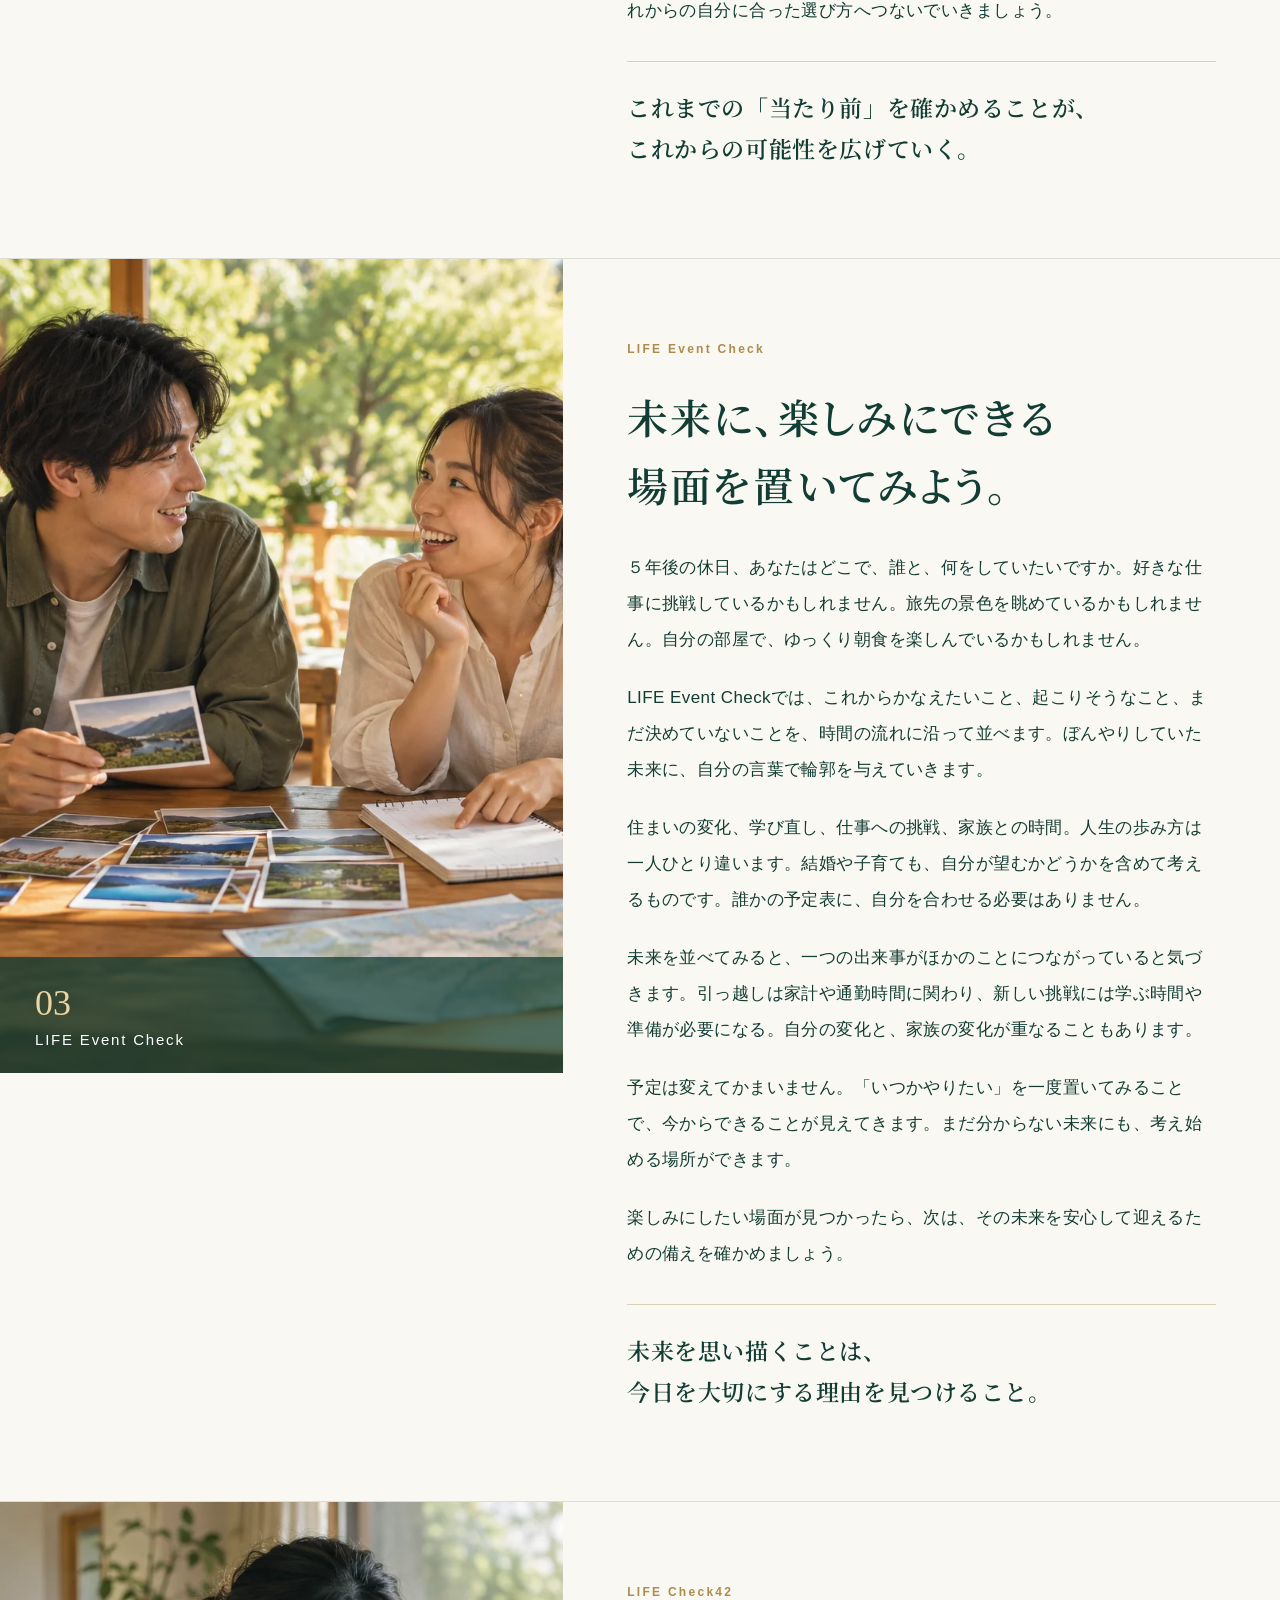
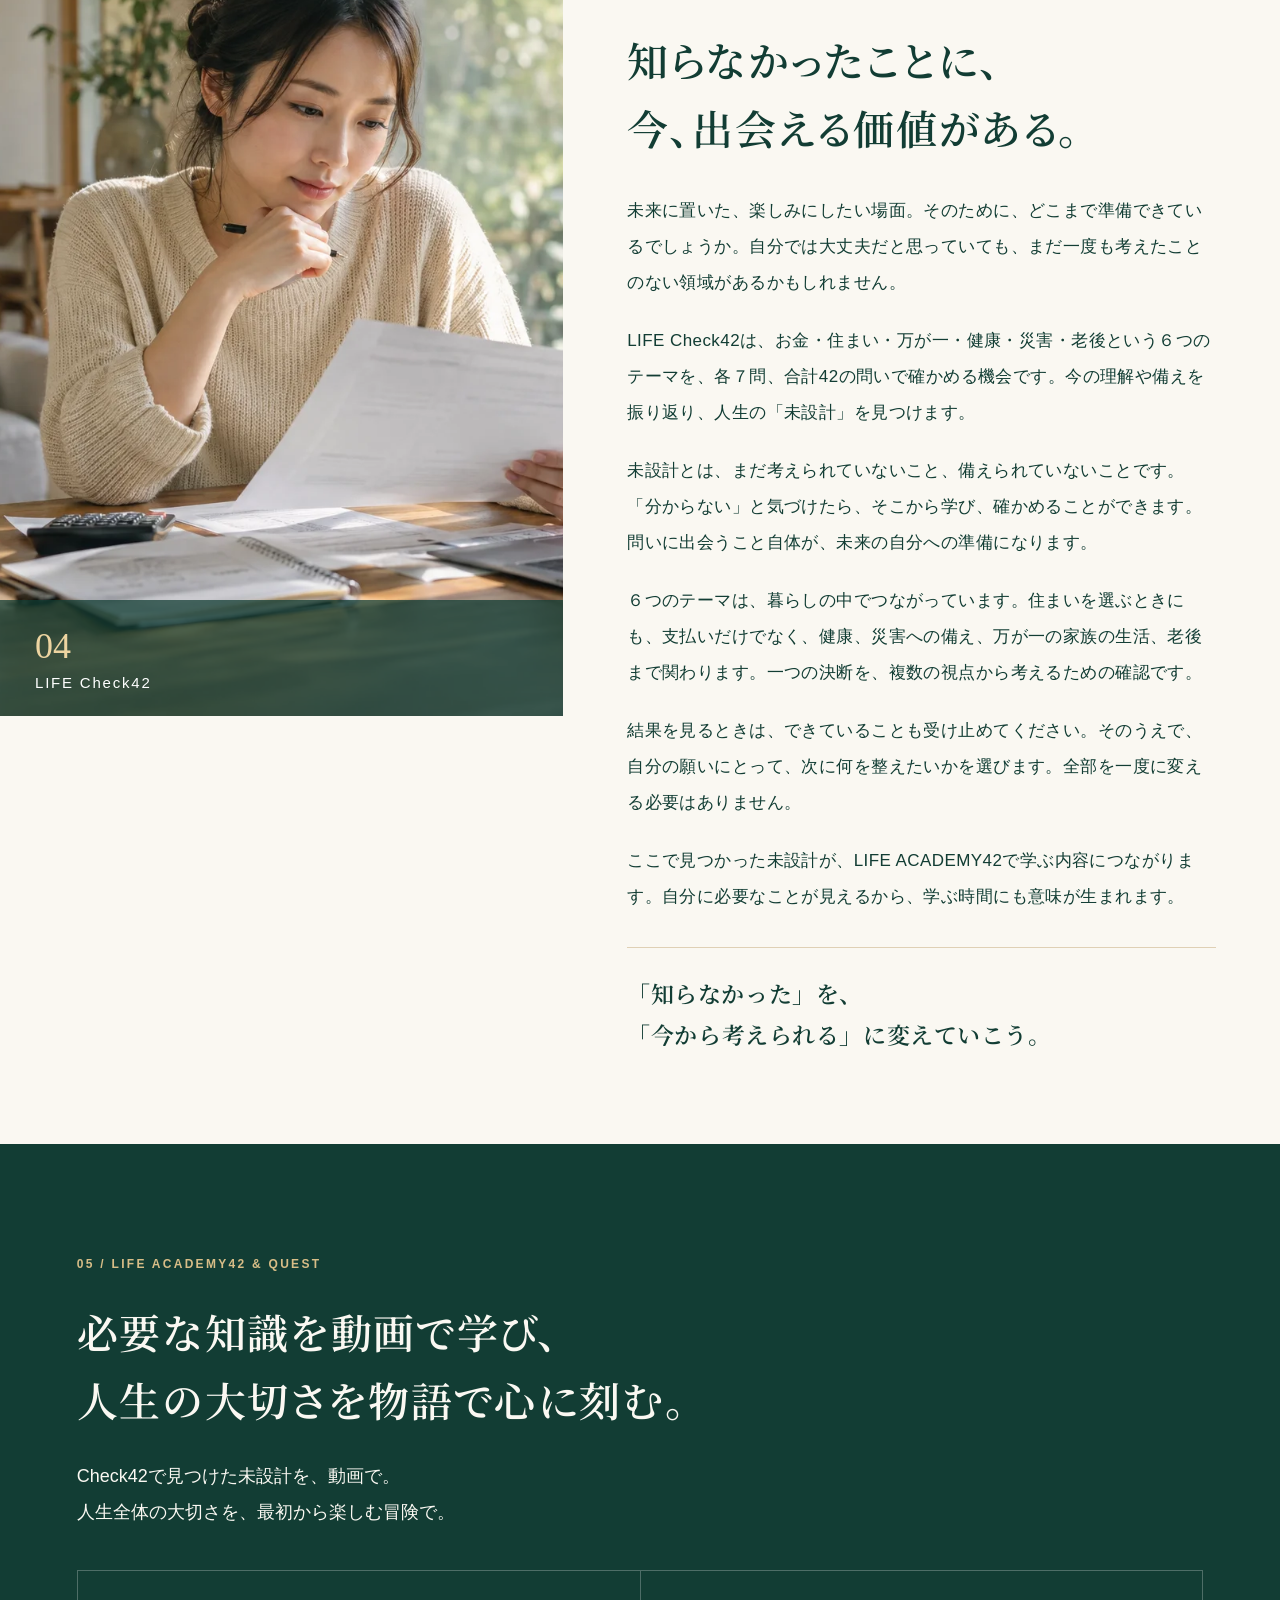
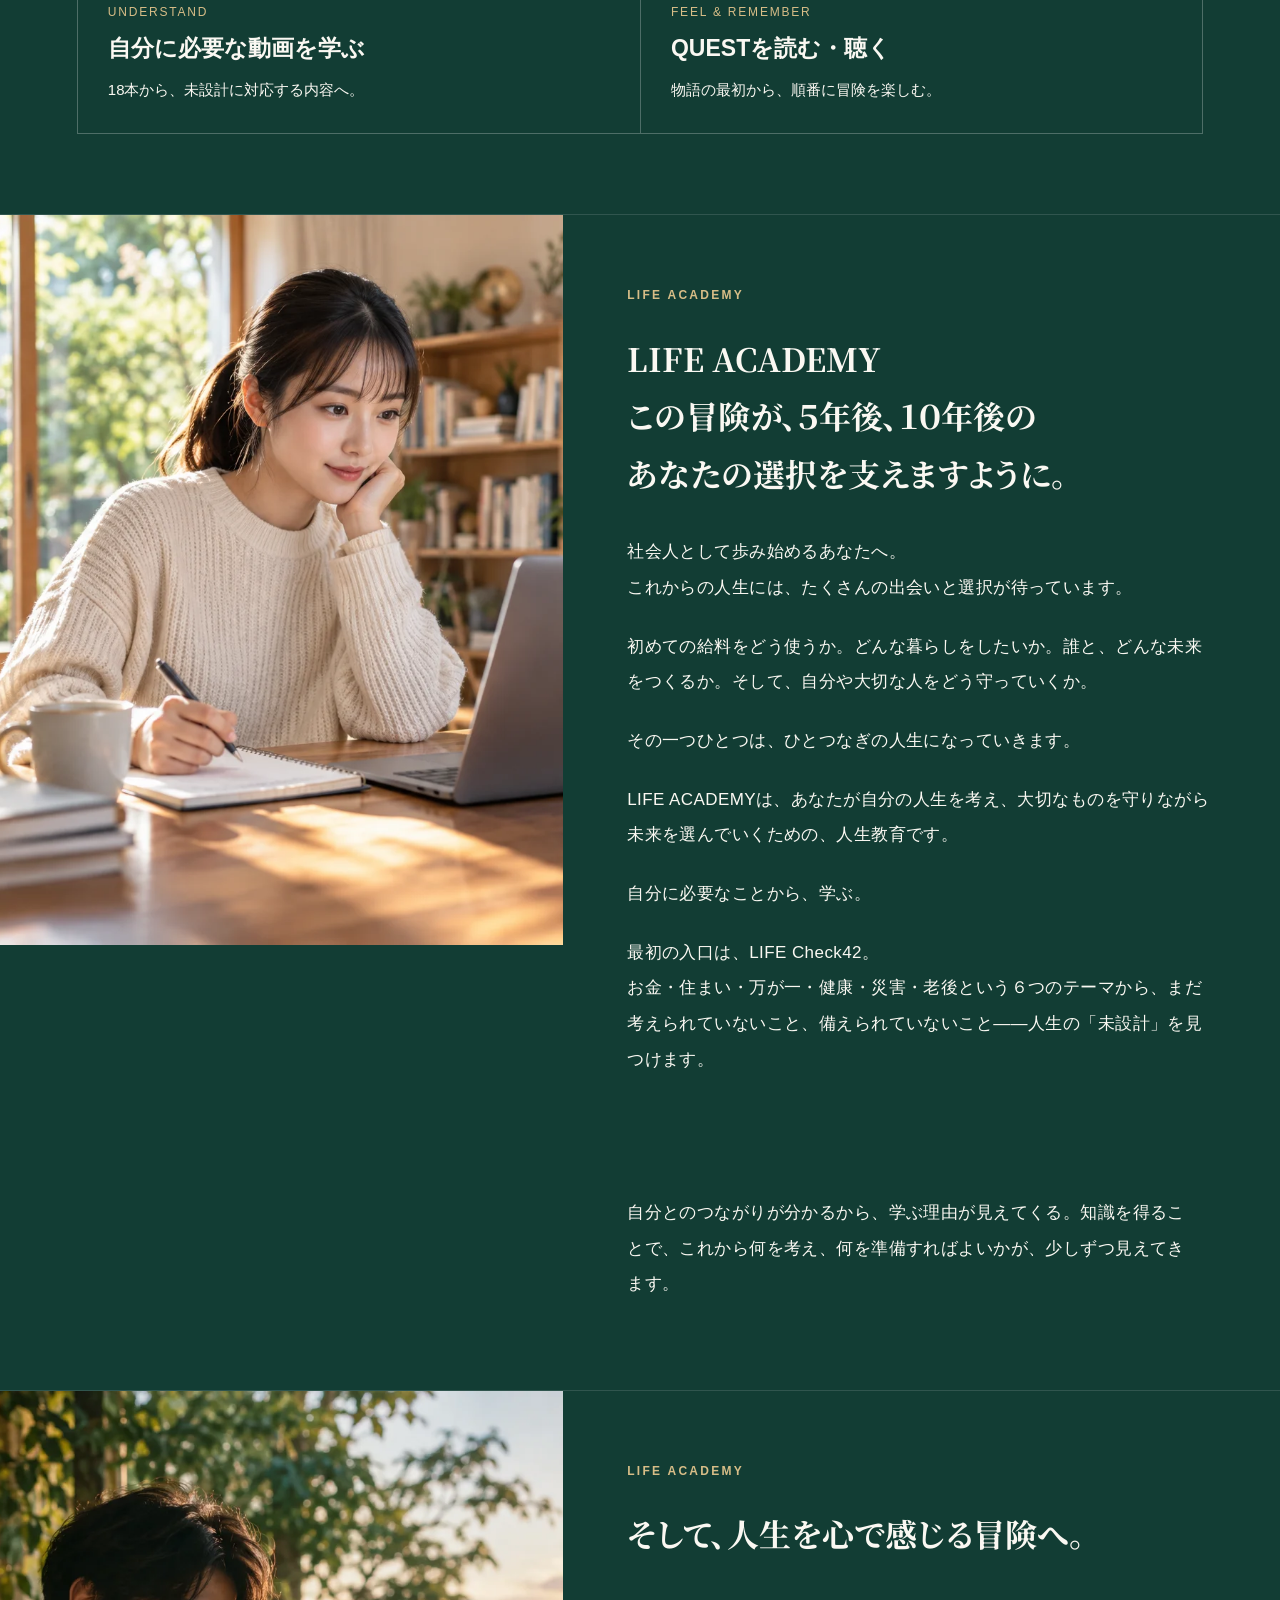
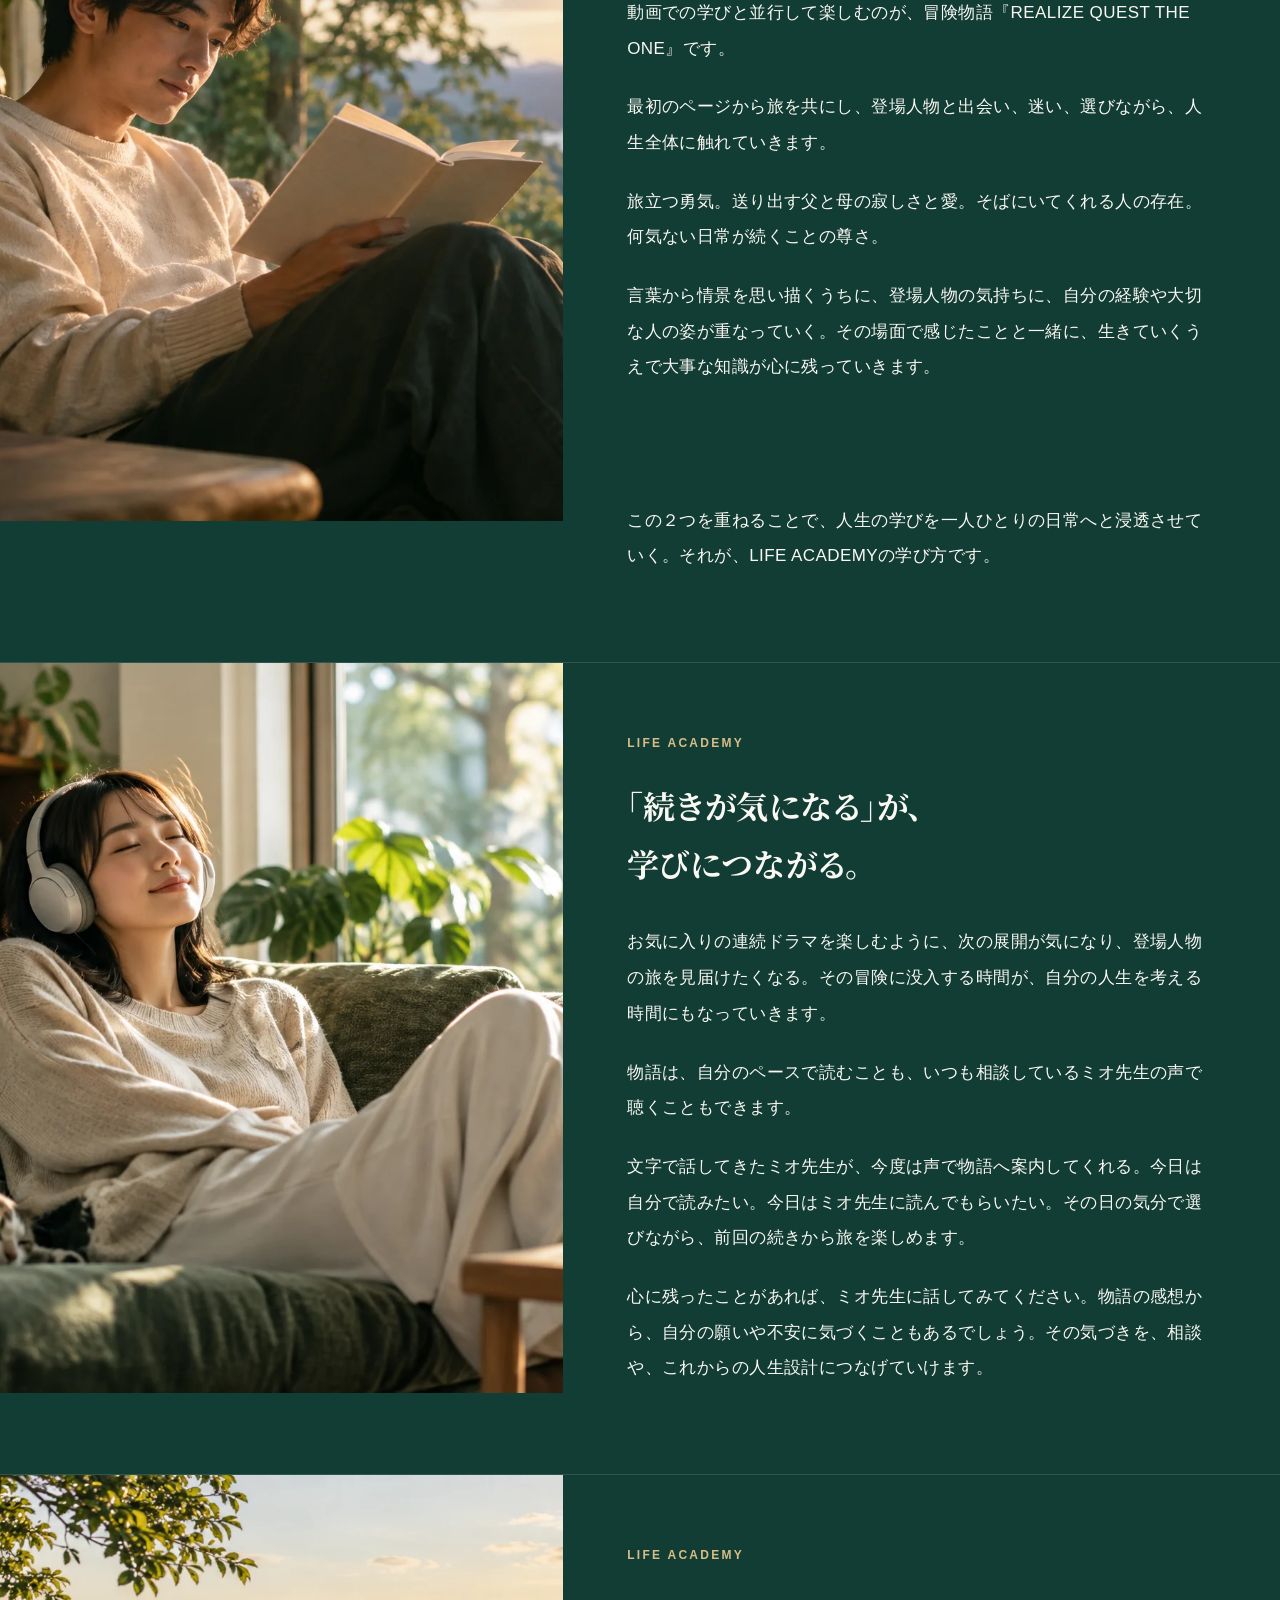
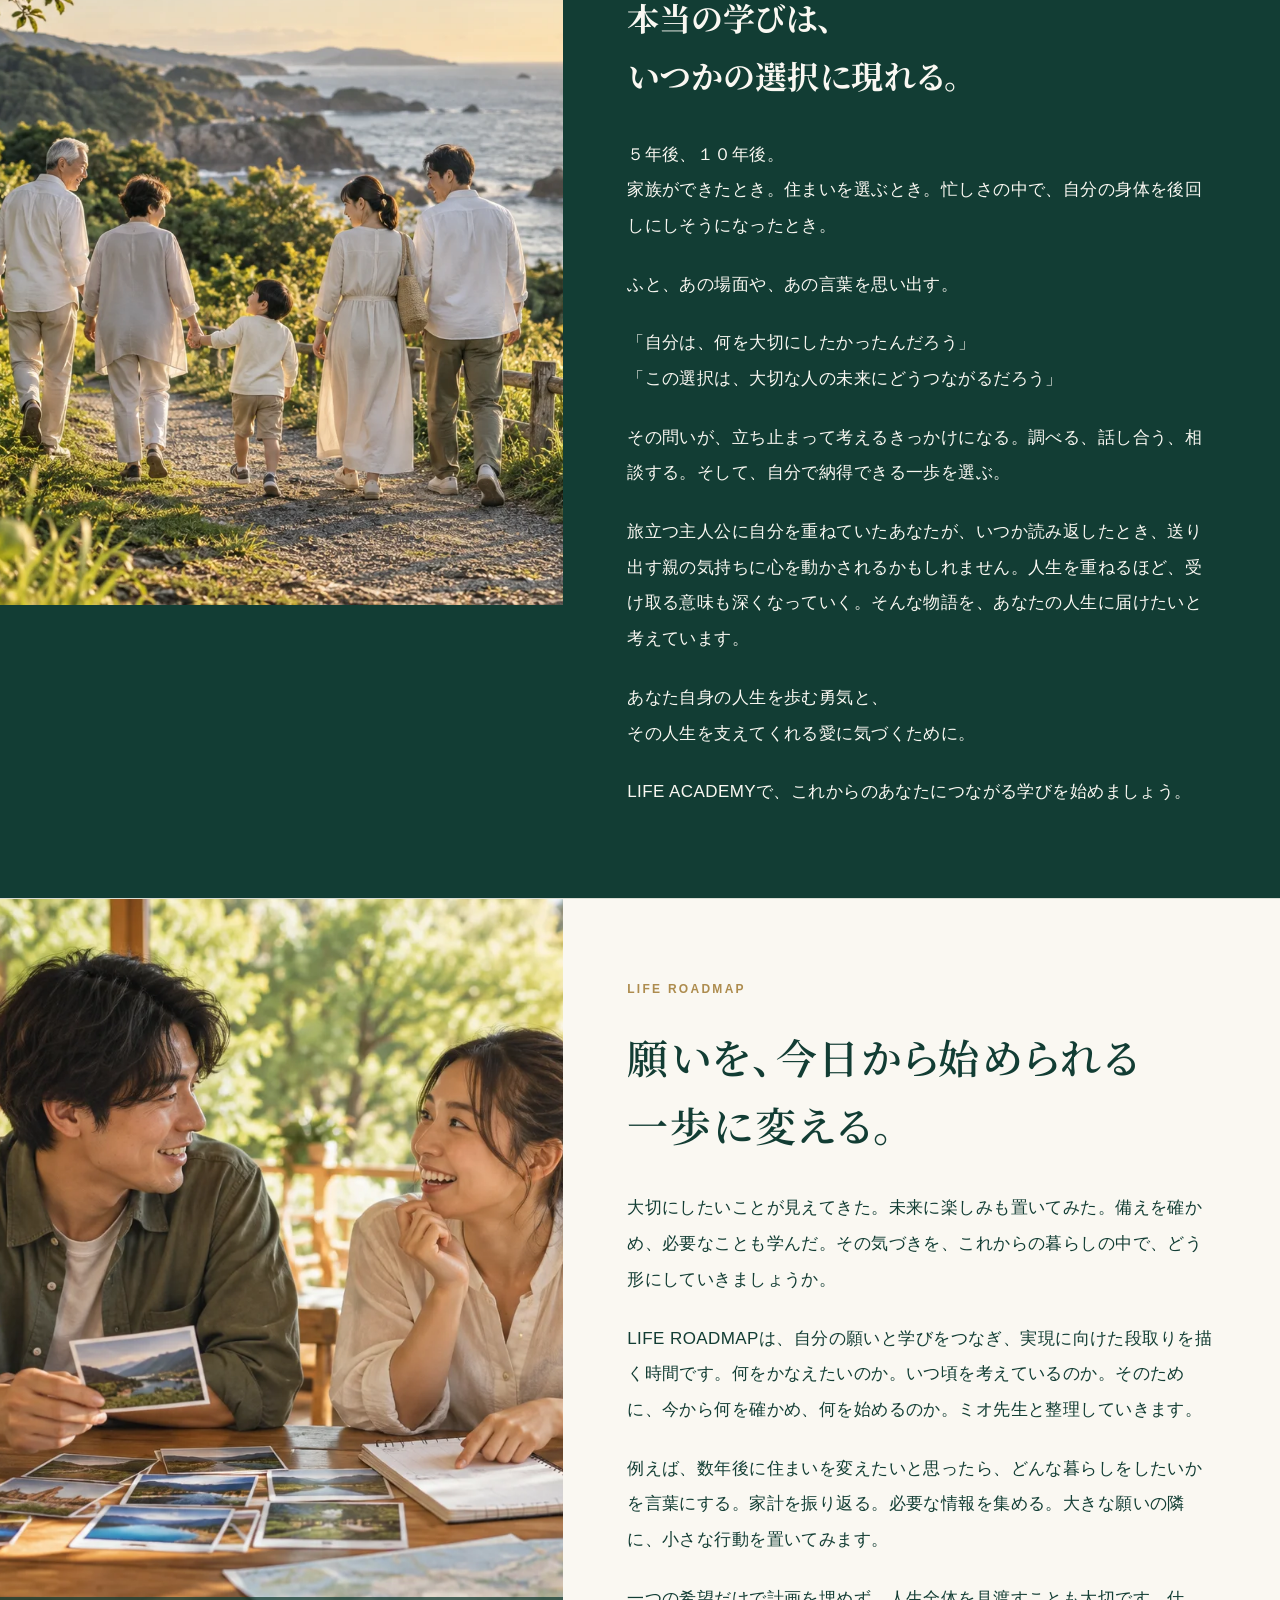
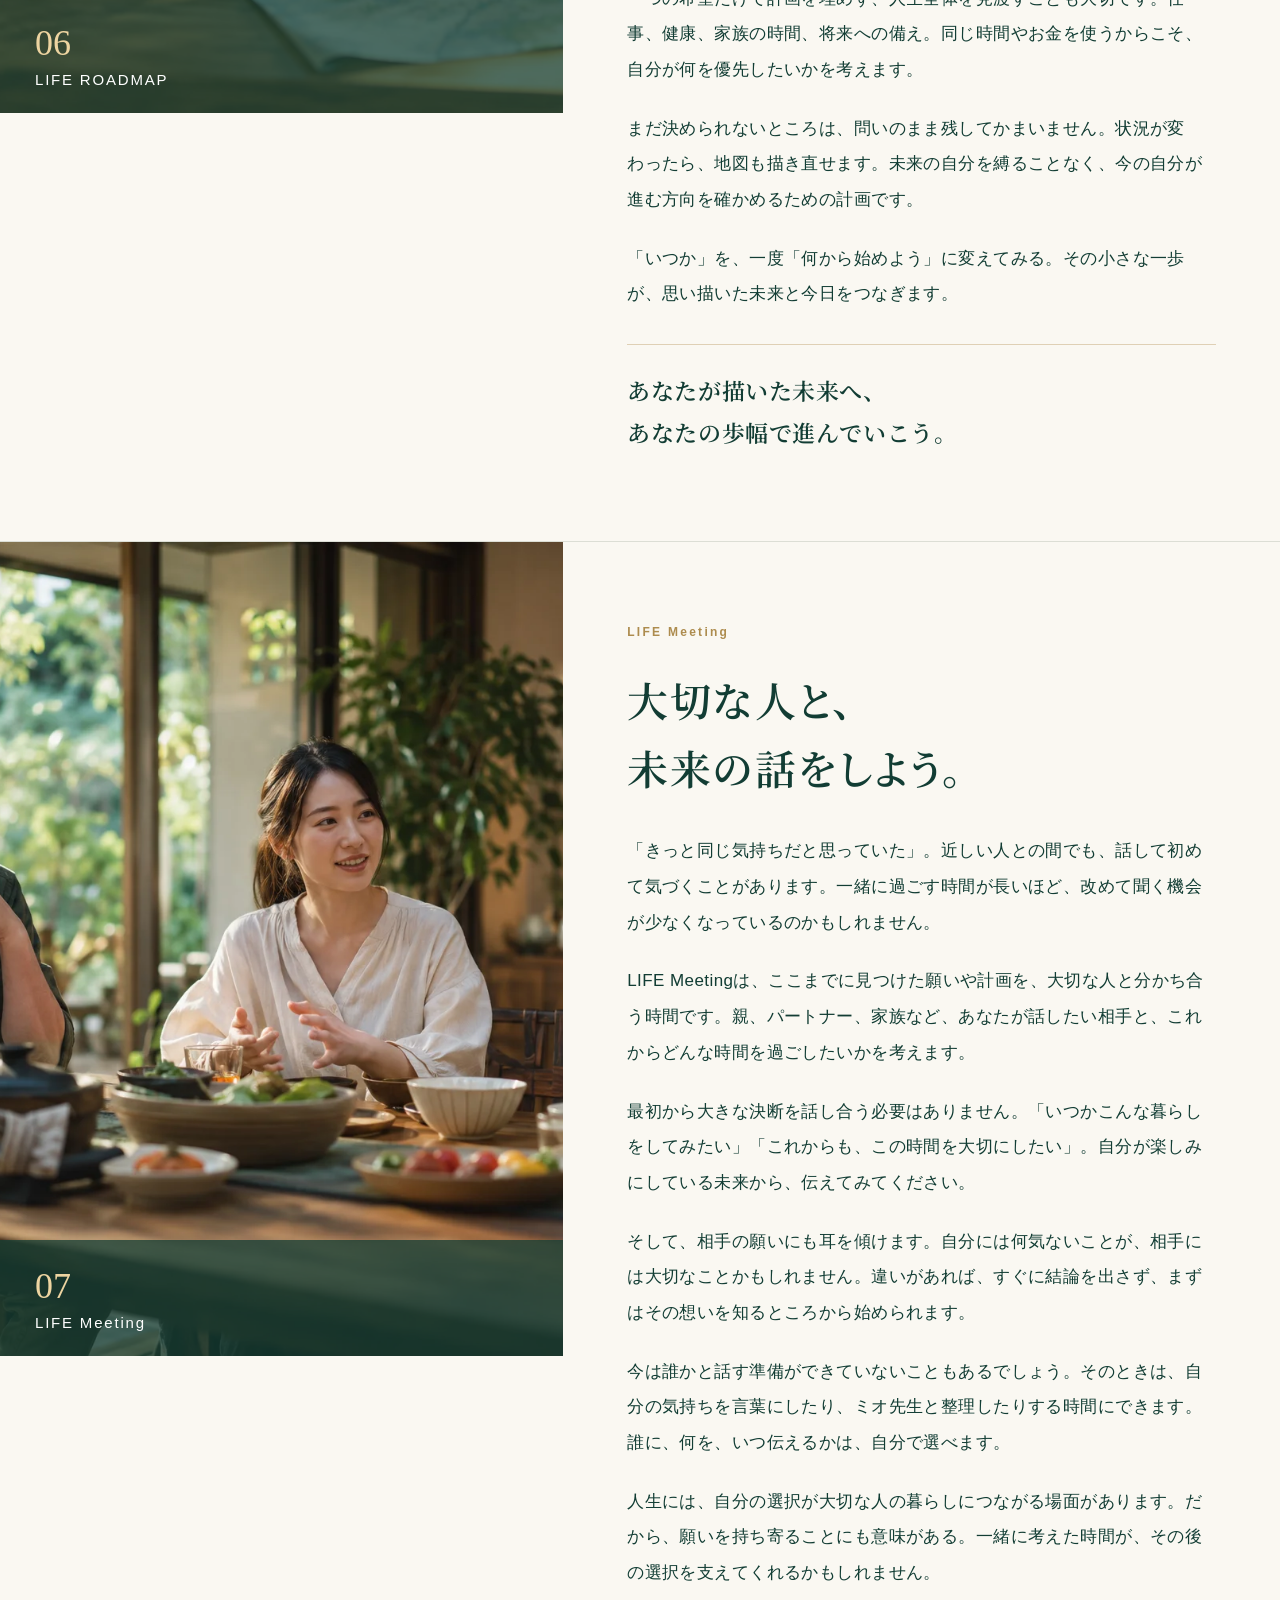
==== commit 4d7c7d56: "LINE友だち追加の導線を「社員を守る仕組みを聞く」（予約ページ）に置き換え・冊子のQRも変更 Co-Authored-By: Claude Opus 5.5 <noreply@anthropic.c" ====
--- a/index.html
+++ b/index.html
@@ -6,7 +6,7 @@
 <link crossorigin="" href="https://fonts.gstatic.com" rel="preconnect"/>
 <link href="https://fonts.googleapis.com/css2?family=Noto+Serif+JP:wght@500;600&amp;display=swap" rel="stylesheet"/>
 <link href="style.css?v=2" rel="stylesheet"/>
-<link href="enhance.css?v=14" rel="stylesheet"/>
+<link href="enhance.css?v=15" rel="stylesheet"/>
 <script>document.documentElement.classList.add('js');setTimeout(function(){if(!window.__lj)document.documentElement.classList.remove('js')},2500)</script>
 <script defer="" src="script.js?v=3"></script>
 </head><body>
@@ -25,7 +25,7 @@
 <p class="service-category"><w-b>社員と</w-b><w-b>家族の</w-b><w-b>人生を</w-b><w-b>支える、</w-b><br class="mobile"/><w-b>企業向け人生教育</w-b><w-b>プログラム</w-b></p>
 <h1><w-b>仕事を</w-b><w-b>教える</w-b><w-b>会社から、</w-b><br/><w-b>人生の</w-b><w-b>選び方も</w-b><br class="mobile"/><w-b>学べる</w-b><w-b>会社へ。</w-b></h1>
 <p class="hero-sub" data-fit="" style="--fit:4.92vw;--fit-cap:18px"><w-b>REALIZECLUBの</w-b><w-b>「LIFE JOURNEY」</w-b></p>
-<div class="hero-actions"><a class="button light" href="#chapters">８つのステップを見る</a></div></div></div>
+<div class="hero-actions"><a class="button light" href="#chapters">８つのステップを見る</a><a class="button button-white" href="https://liff.line.me/2011299304-9aMpCJVv/salon/dateselector/week/2026/9/27?liff_id=2011299304-9aMpCJVv&amp;is=0tYlk1UdbC" rel="noopener" target="_blank">社員を守る仕組みを聞く</a></div></div></div>
 <p class="hero-bottom"><w-b>診断で</w-b><w-b>気づく。</w-b><w-b>動画と</w-b><w-b>物語で</w-b><w-b>学ぶ。</w-b><br class="mobile"/><w-b>対話で、</w-b><w-b>未来を</w-b><w-b>描く。</w-b></p></section>
 <section aria-labelledby="overview-title" class="service-overview section">
 <p class="eyebrow">WHAT IS LIFE JOURNEY?</p>
@@ -303,6 +303,6 @@
 <p class="company-info"><w-b>株式会社REALIZE OS</w-b><br/><w-b>東京都新宿区新宿1-36-7</w-b><br/>TEL <a href="tel:0363805978">03-6380-5978</a></p><p><w-b>写真は</w-b><w-b>AI生成に</w-b><w-b>よる</w-b><w-b>イメージです。</w-b><w-b>実際の</w-b><w-b>利用者・</w-b><w-b>サービス画面ではありません。</w-b><br/><w-b>QUESTの</w-b><w-b>朗読など、</w-b><w-b>利用できる</w-b><w-b>機能・提供時期は</w-b><w-b>ご案内を</w-b><w-b>ご確認ください。</w-b></p></footer>
 <div class="cta-bar" id="cta-bar">
 <p class="cta-bar-text"><w-b>ミオ先生と</w-b><w-b>一緒に</w-b><br class="mobile"/><w-b>あなたを</w-b><w-b>振り返る</w-b></p>
-<a class="cta-bar-line" href="https://lin.ee/u9d0tbA" rel="noopener" target="_blank"><img alt="LINEで友だち追加" height="36" src="https://scdn.line-apps.com/n/line_add_friends/btn/ja.png" width="116"/></a>
+<a class="cta-bar-btn" href="https://liff.line.me/2011299304-9aMpCJVv/salon/dateselector/week/2026/9/27?liff_id=2011299304-9aMpCJVv&amp;is=0tYlk1UdbC" rel="noopener" target="_blank">社員を守る仕組みを聞く</a>
 </div>
 </body></html>
--- a/enhance.css
+++ b/enhance.css
@@ -149,3 +149,12 @@
 /* フッターの会社情報（2026年9月27日） */
 .footer>.company-info{width:100%;font-size:13px;line-height:1.9;color:var(--green);letter-spacing:.03em}
 .footer>.company-info a{text-decoration:underline;text-underline-offset:3px}
+
+/* 「社員を守る仕組みを聞く」ボタン（2026年9月27日・LINE友だち追加の置き換え。予約ページへ） */
+.button.button-white{justify-content:center;background:#fff;color:var(--green);border-color:#fff;text-shadow:none}
+.button.button-white:hover{background:var(--cream);border-color:var(--cream)}
+.cta-bar-btn{flex:none;display:inline-flex;align-items:center;height:46px;padding:0 22px;background:#fff;color:var(--green);
+  font-size:14px;font-weight:700;letter-spacing:.04em;white-space:nowrap;border-radius:2px;transition:background .3s,transform .3s}
+.cta-bar-btn:hover{background:var(--cream);transform:translateY(-2px)}
+@media(max-width:600px){.cta-bar-btn{height:42px;padding:0 14px;font-size:13px;letter-spacing:.02em}}
+@media(max-width:360px){.cta-bar-btn{padding:0 11px;font-size:12px}}
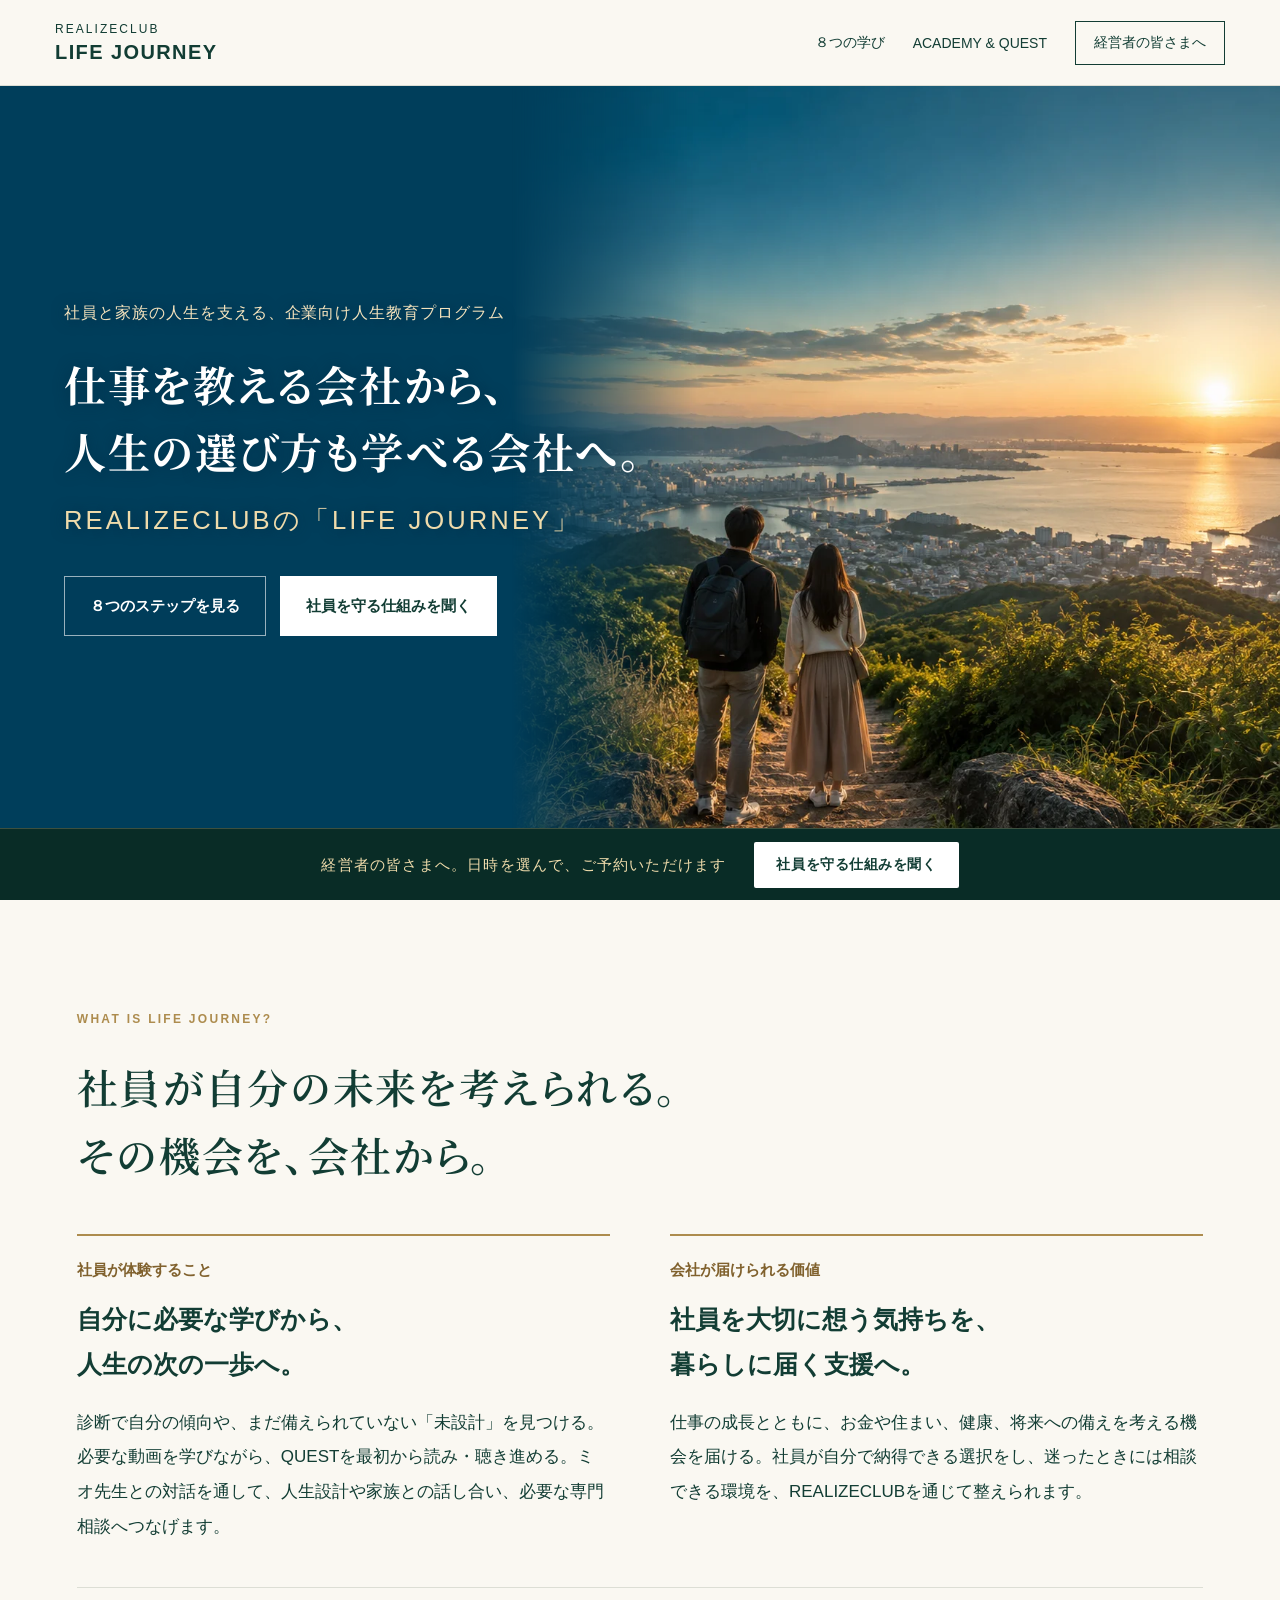
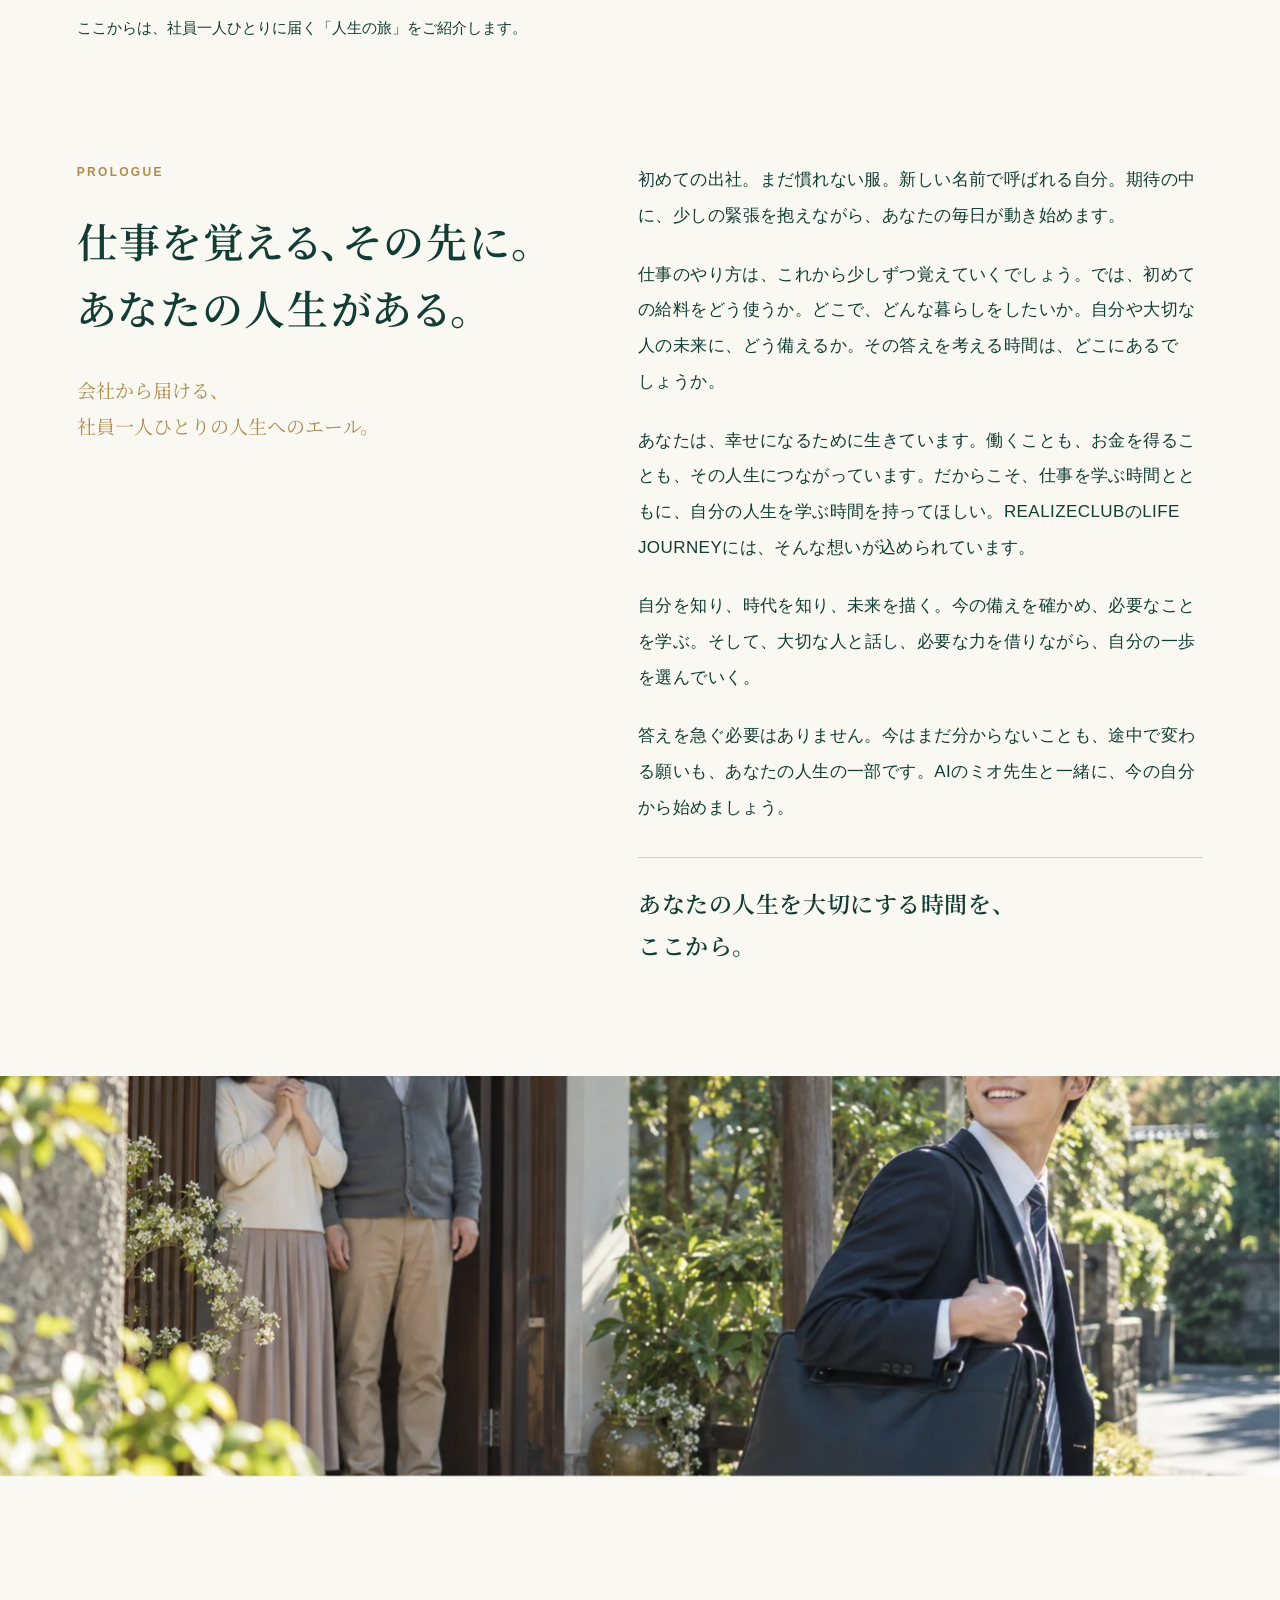
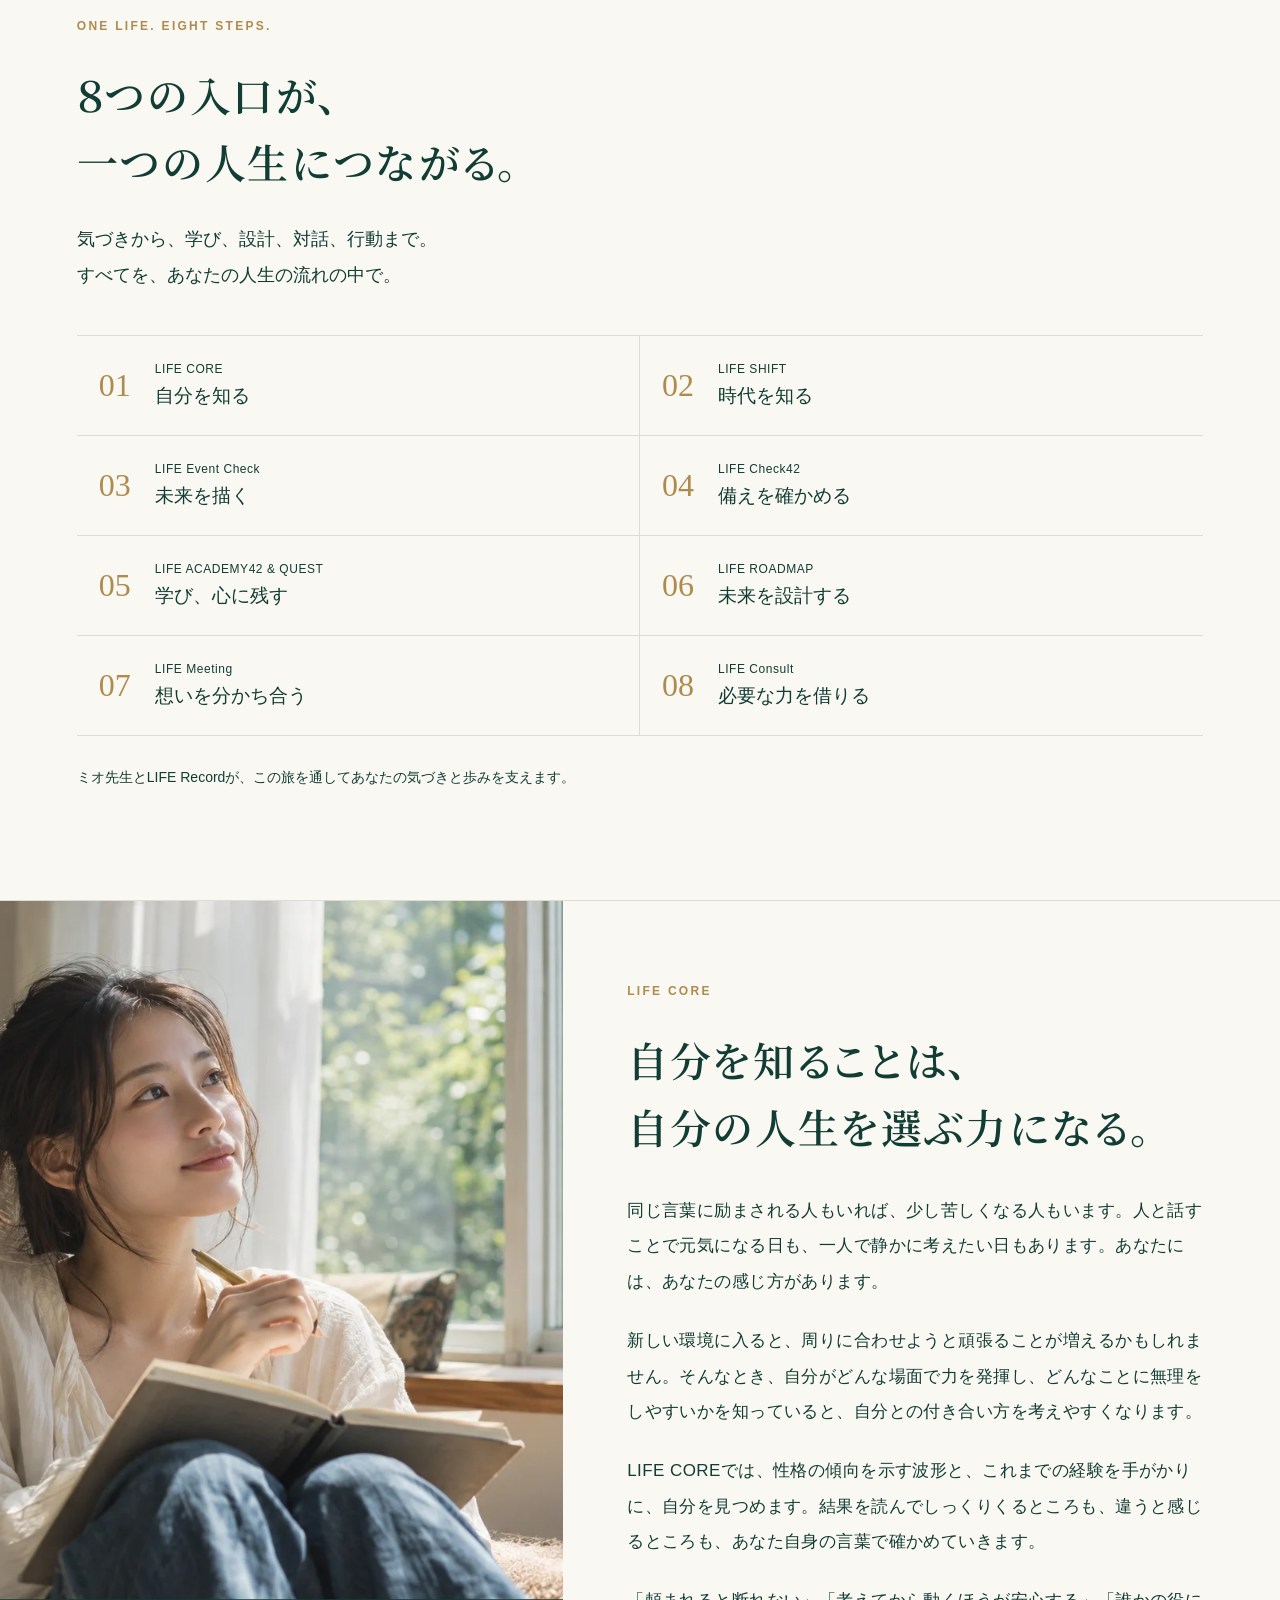
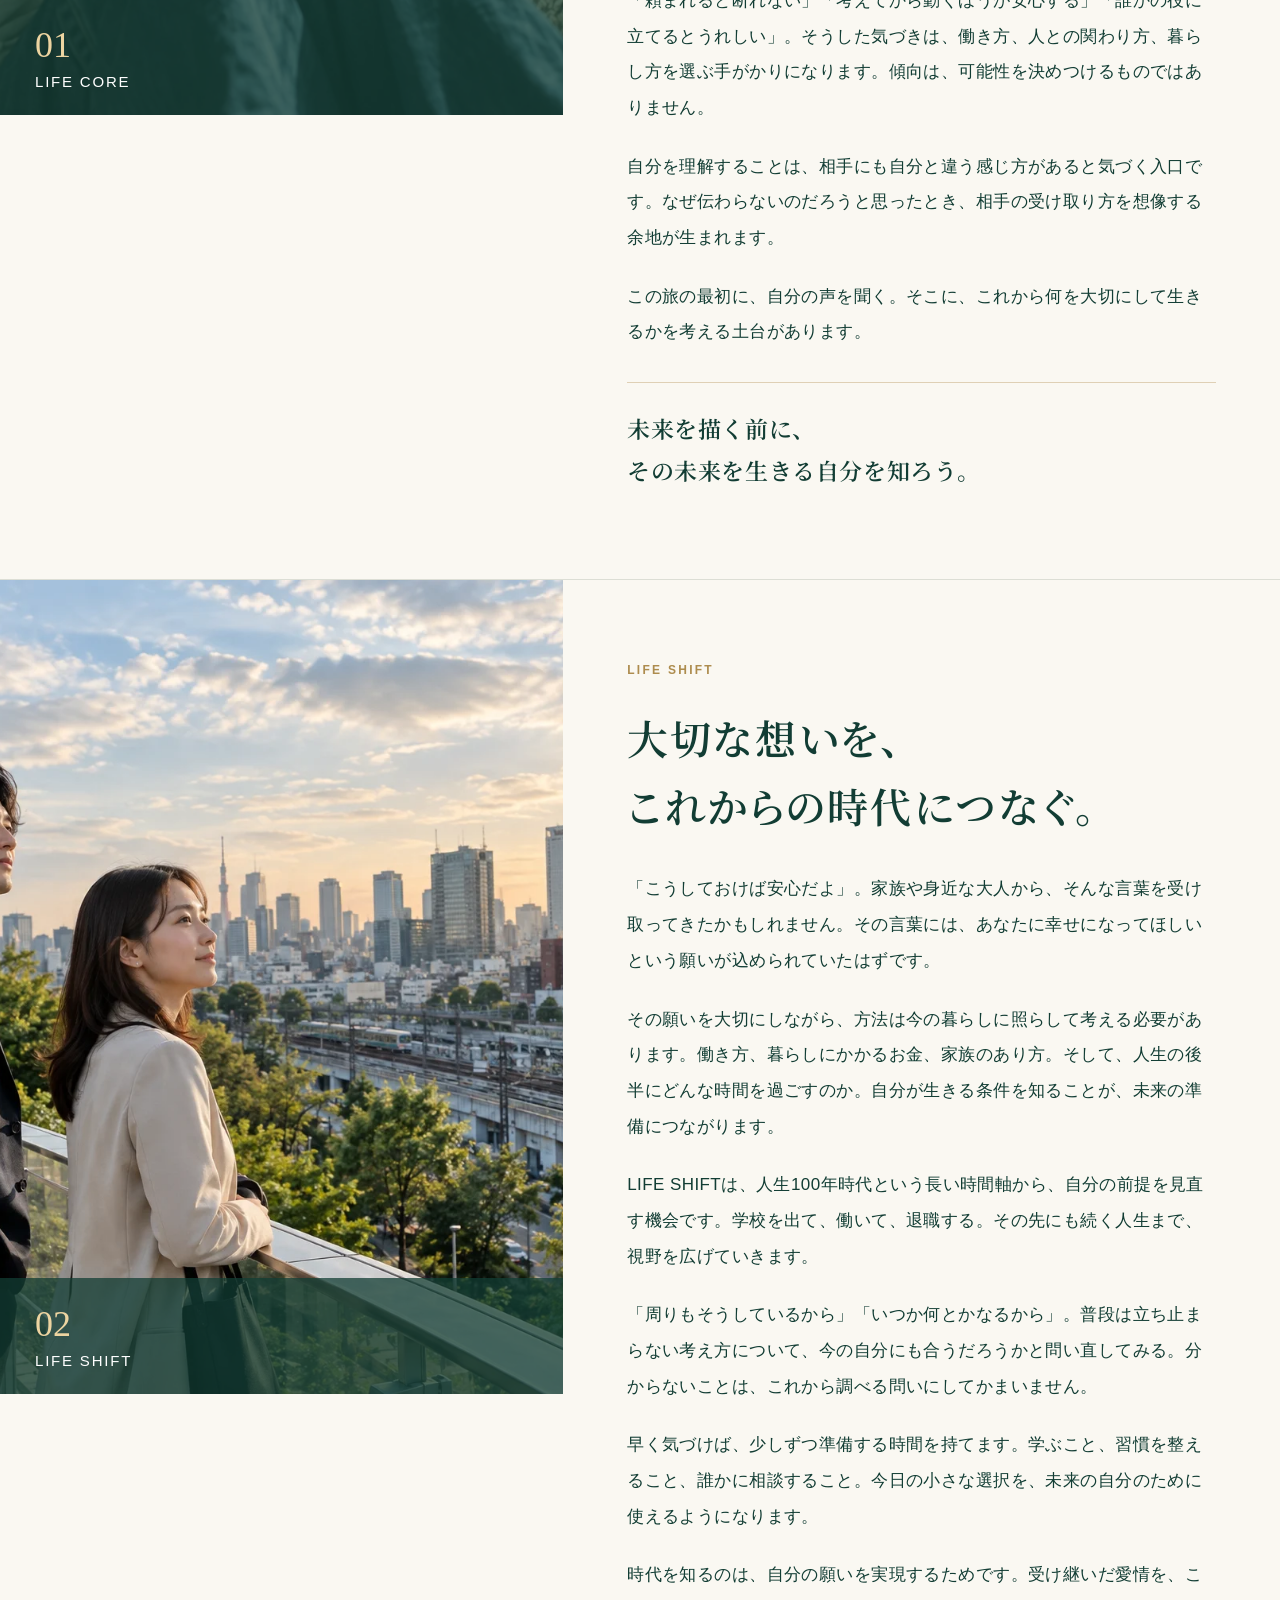
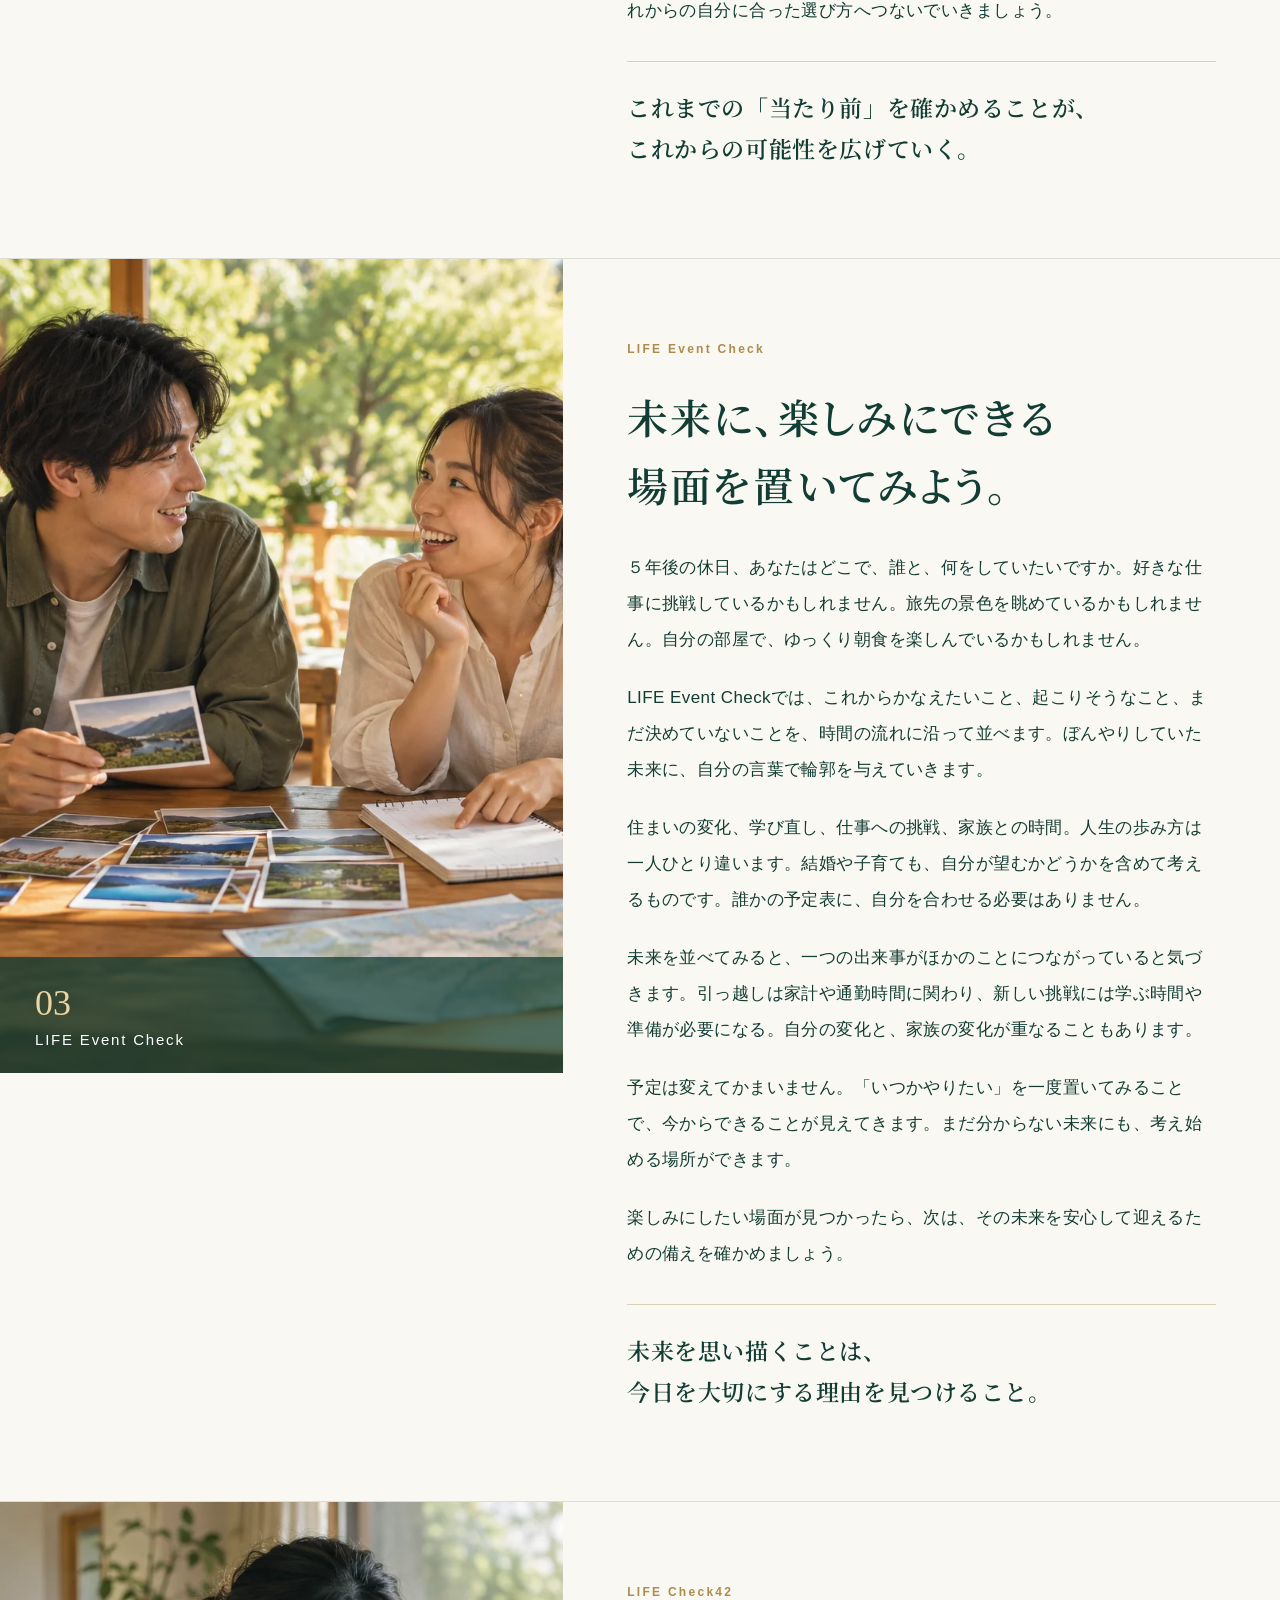
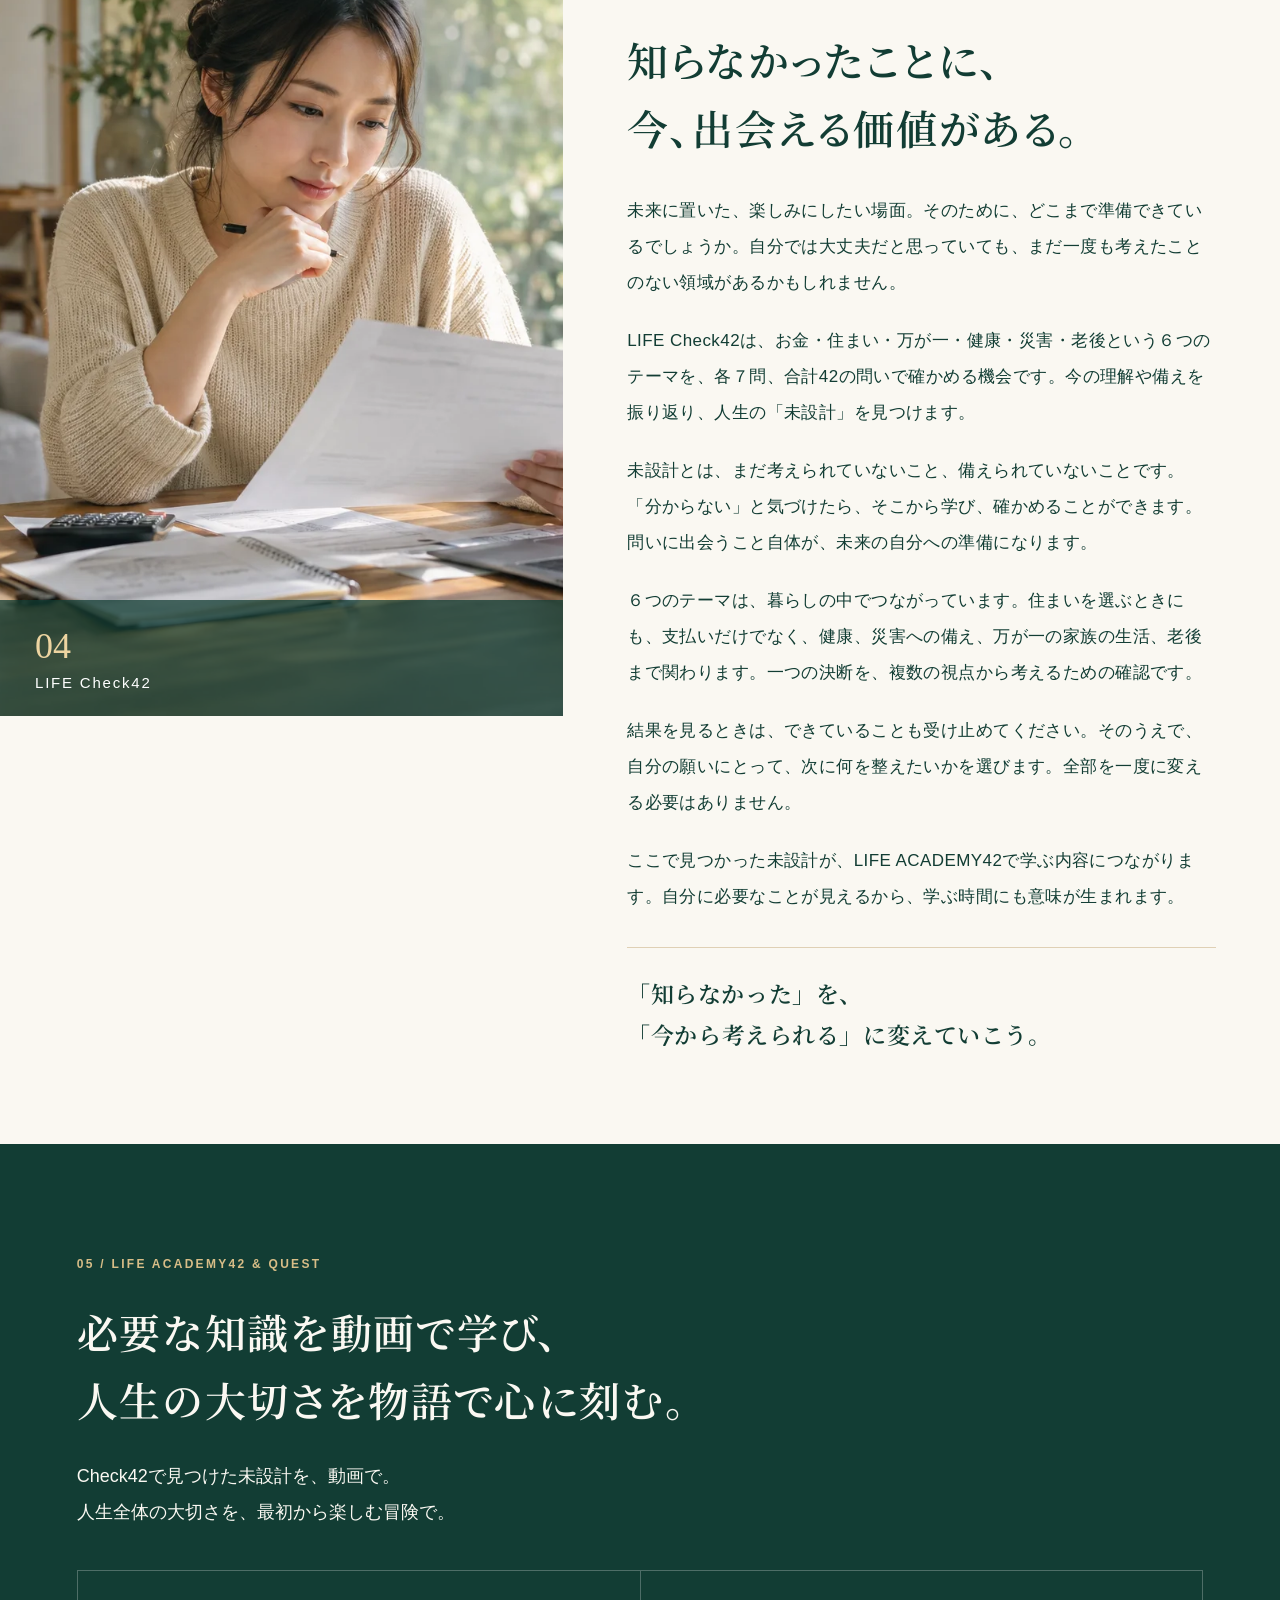
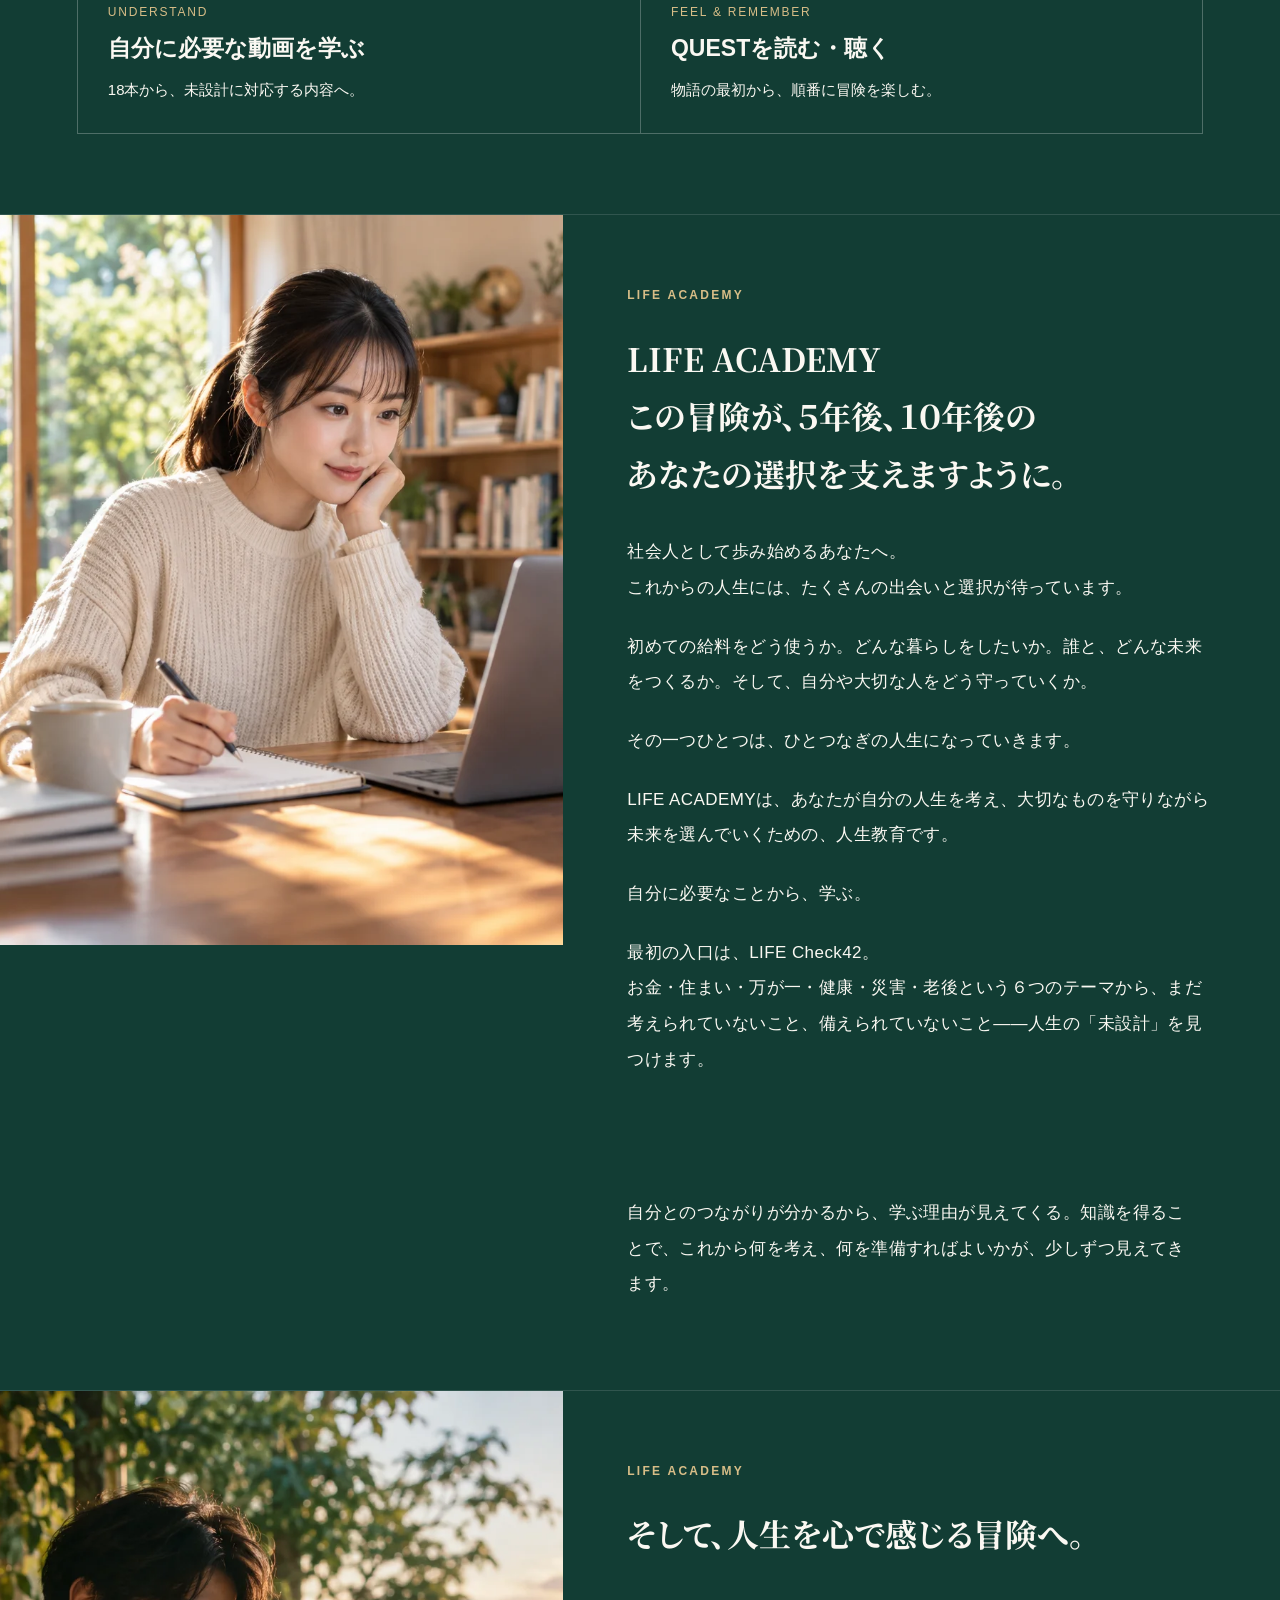
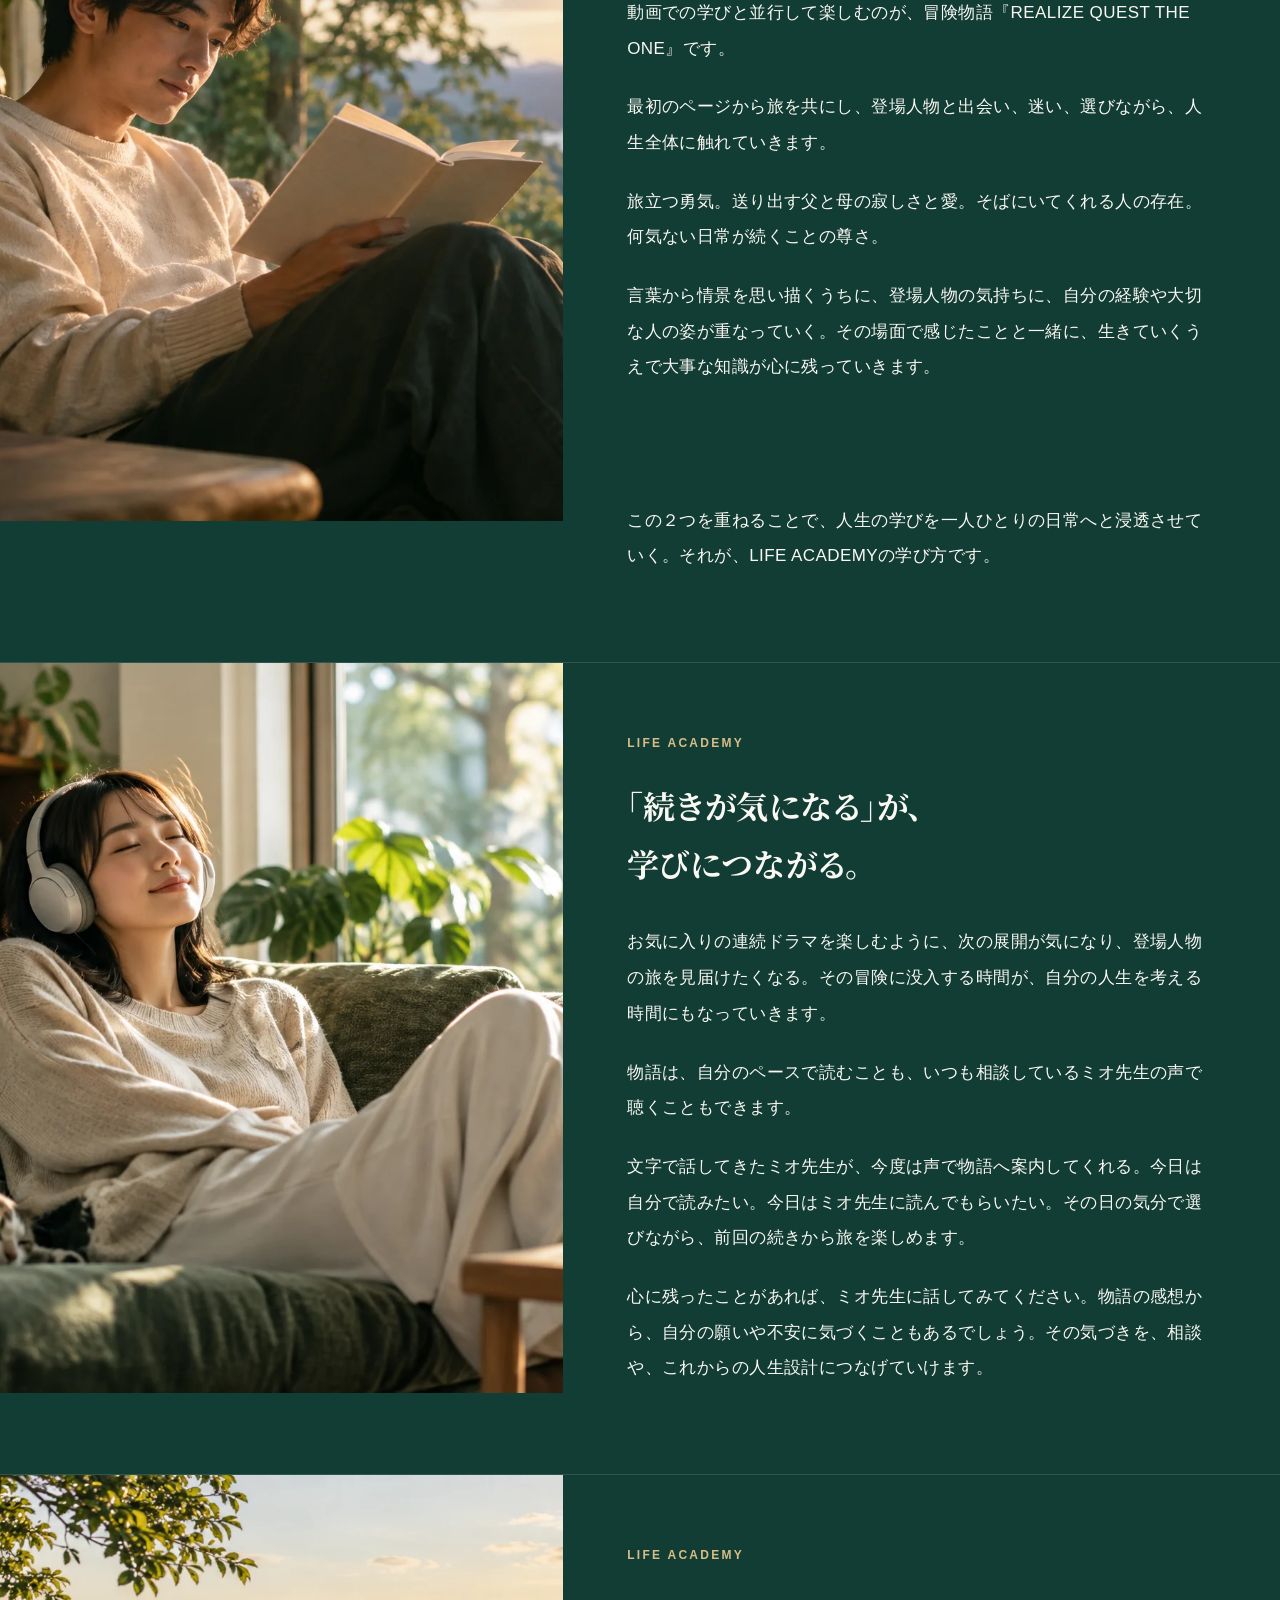
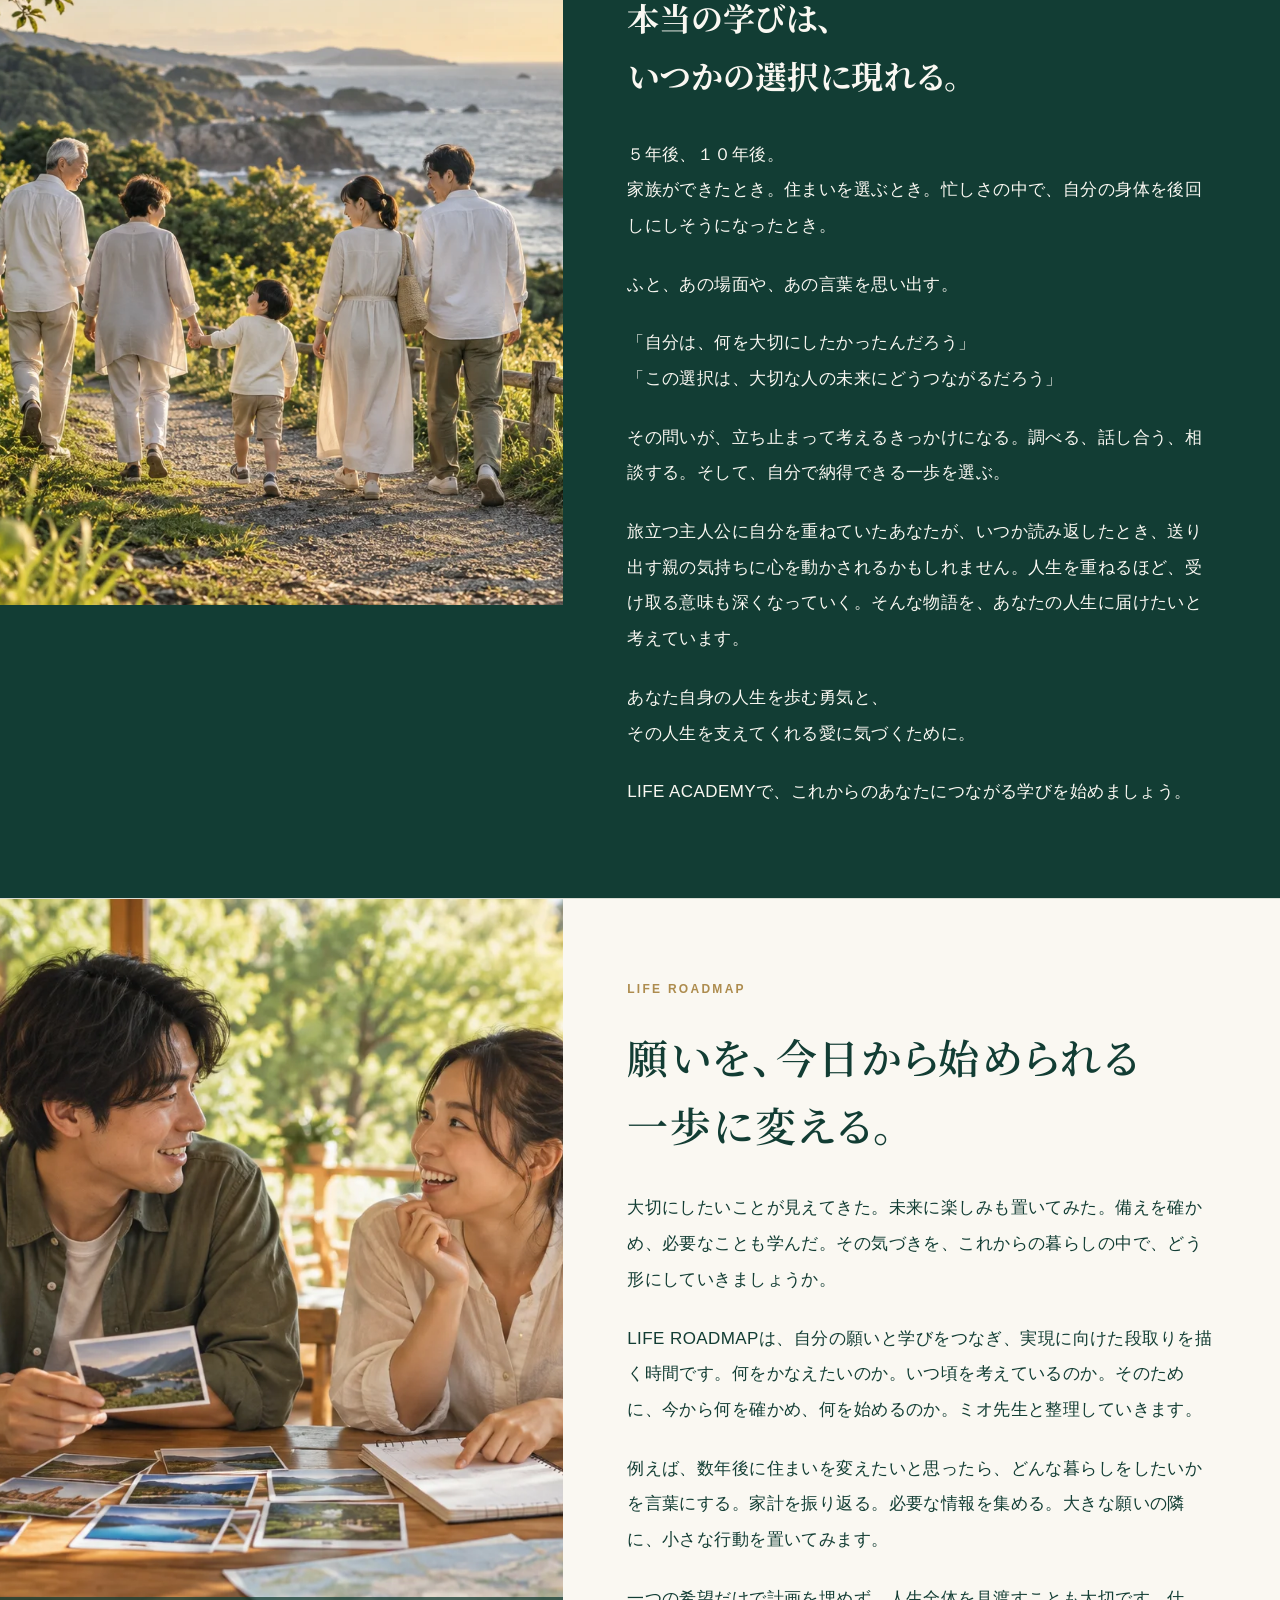
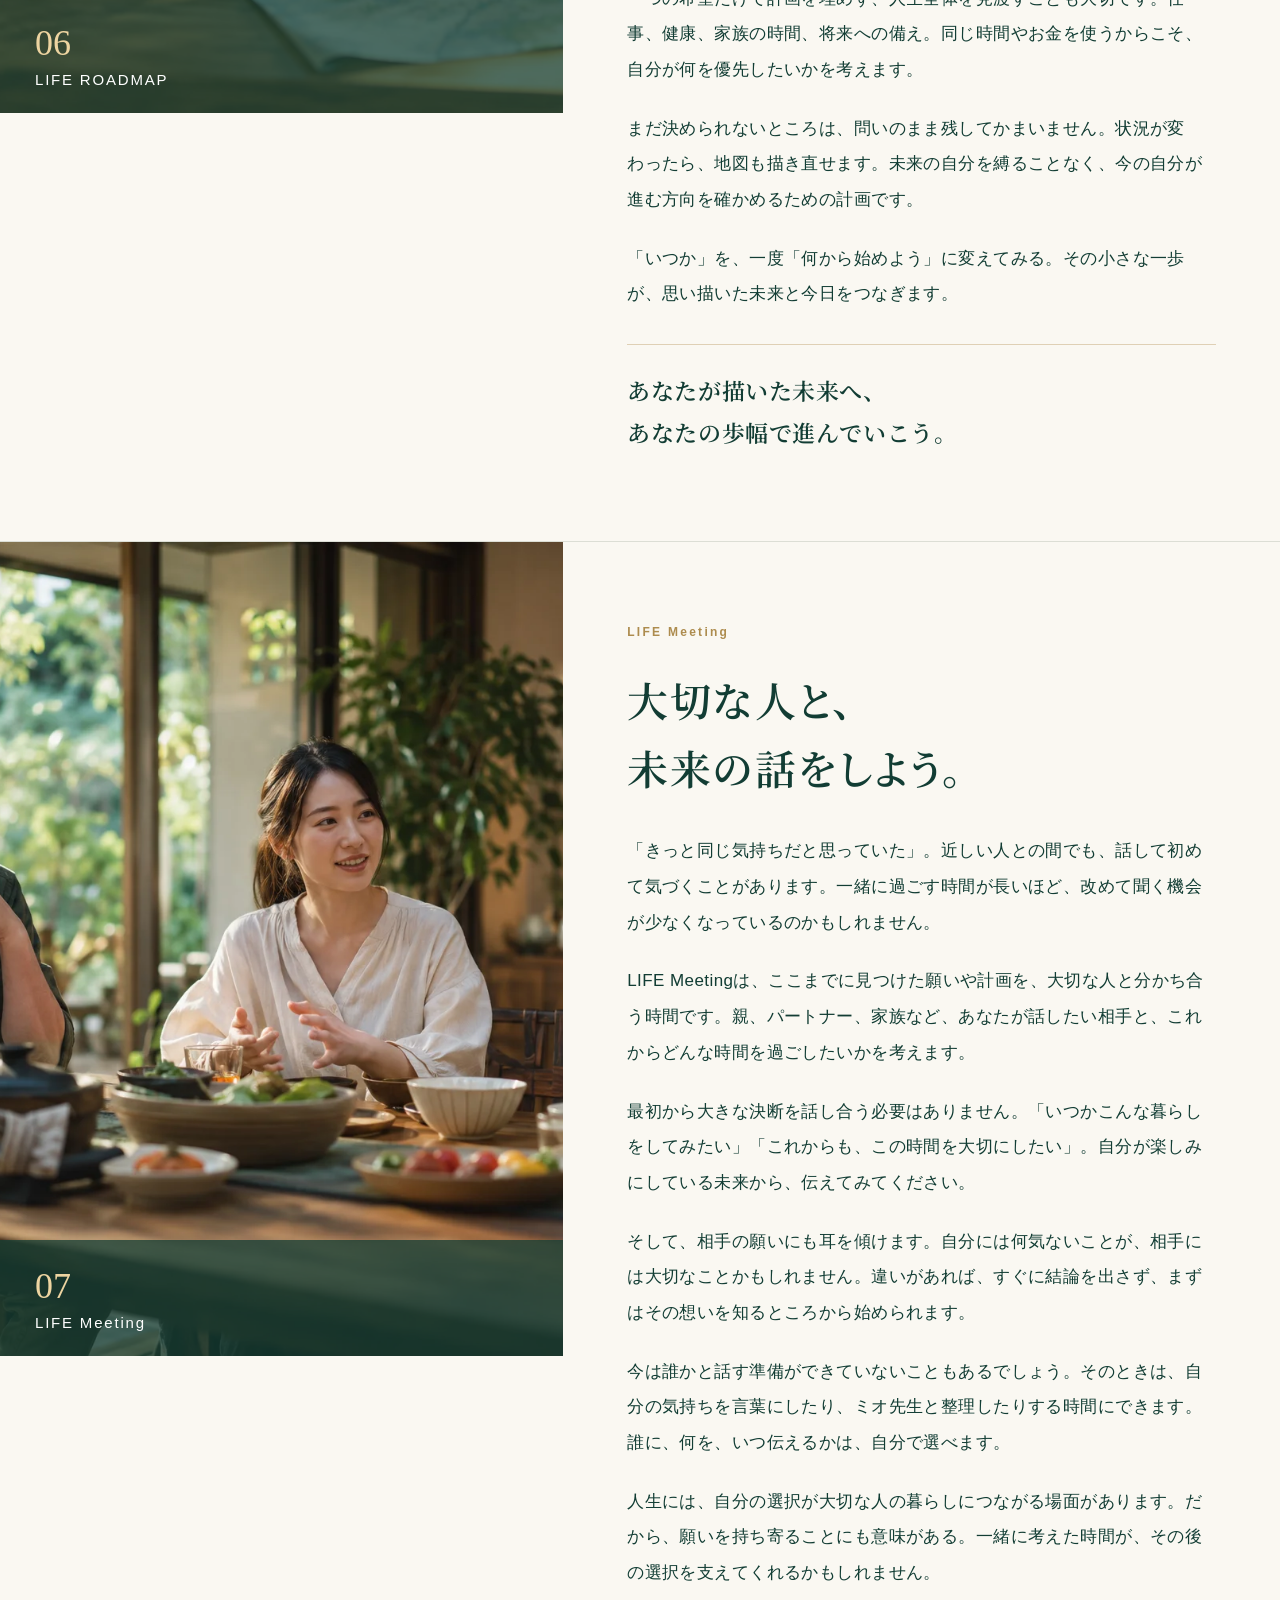
==== commit 0d1da516: "固定バーの文言を予約ボタンに合わせて変更 Co-Authored-By: Claude Opus 5.5 <noreply@anthropic.com>" ====
--- a/index.html
+++ b/index.html
@@ -6,7 +6,7 @@
 <link crossorigin="" href="https://fonts.gstatic.com" rel="preconnect"/>
 <link href="https://fonts.googleapis.com/css2?family=Noto+Serif+JP:wght@500;600&amp;display=swap" rel="stylesheet"/>
 <link href="style.css?v=2" rel="stylesheet"/>
-<link href="enhance.css?v=15" rel="stylesheet"/>
+<link href="enhance.css?v=17" rel="stylesheet"/>
 <script>document.documentElement.classList.add('js');setTimeout(function(){if(!window.__lj)document.documentElement.classList.remove('js')},2500)</script>
 <script defer="" src="script.js?v=3"></script>
 </head><body>
@@ -302,7 +302,7 @@
 <a href="#top">ページの先頭へ</a>
 <p class="company-info"><w-b>株式会社REALIZE OS</w-b><br/><w-b>東京都新宿区新宿1-36-7</w-b><br/>TEL <a href="tel:0363805978">03-6380-5978</a></p><p><w-b>写真は</w-b><w-b>AI生成に</w-b><w-b>よる</w-b><w-b>イメージです。</w-b><w-b>実際の</w-b><w-b>利用者・</w-b><w-b>サービス画面ではありません。</w-b><br/><w-b>QUESTの</w-b><w-b>朗読など、</w-b><w-b>利用できる</w-b><w-b>機能・提供時期は</w-b><w-b>ご案内を</w-b><w-b>ご確認ください。</w-b></p></footer>
 <div class="cta-bar" id="cta-bar">
-<p class="cta-bar-text"><w-b>ミオ先生と</w-b><w-b>一緒に</w-b><br class="mobile"/><w-b>あなたを</w-b><w-b>振り返る</w-b></p>
+<p class="cta-bar-text"><span class="bar-pc"><w-b>経営者の</w-b><w-b>皆さまへ。</w-b></span><w-b>日時を</w-b><w-b>選んで、</w-b><br class="mobile"/><w-b>ご予約いただけます</w-b></p>
 <a class="cta-bar-btn" href="https://liff.line.me/2011299304-9aMpCJVv/salon/dateselector/week/2026/9/27?liff_id=2011299304-9aMpCJVv&amp;is=0tYlk1UdbC" rel="noopener" target="_blank">社員を守る仕組みを聞く</a>
 </div>
 </body></html>
--- a/enhance.css
+++ b/enhance.css
@@ -158,3 +158,6 @@
 .cta-bar-btn:hover{background:var(--cream);transform:translateY(-2px)}
 @media(max-width:600px){.cta-bar-btn{height:42px;padding:0 14px;font-size:13px;letter-spacing:.02em}}
 @media(max-width:360px){.cta-bar-btn{padding:0 11px;font-size:12px}}
+/* バーの文言: スマホは「経営者の皆さまへ。」を省いて2行 */
+@media(max-width:600px){.cta-bar .bar-pc{display:none}}
+@media(max-width:360px){.cta-bar{gap:10px}.cta-bar-text{font-size:12px;letter-spacing:0}}
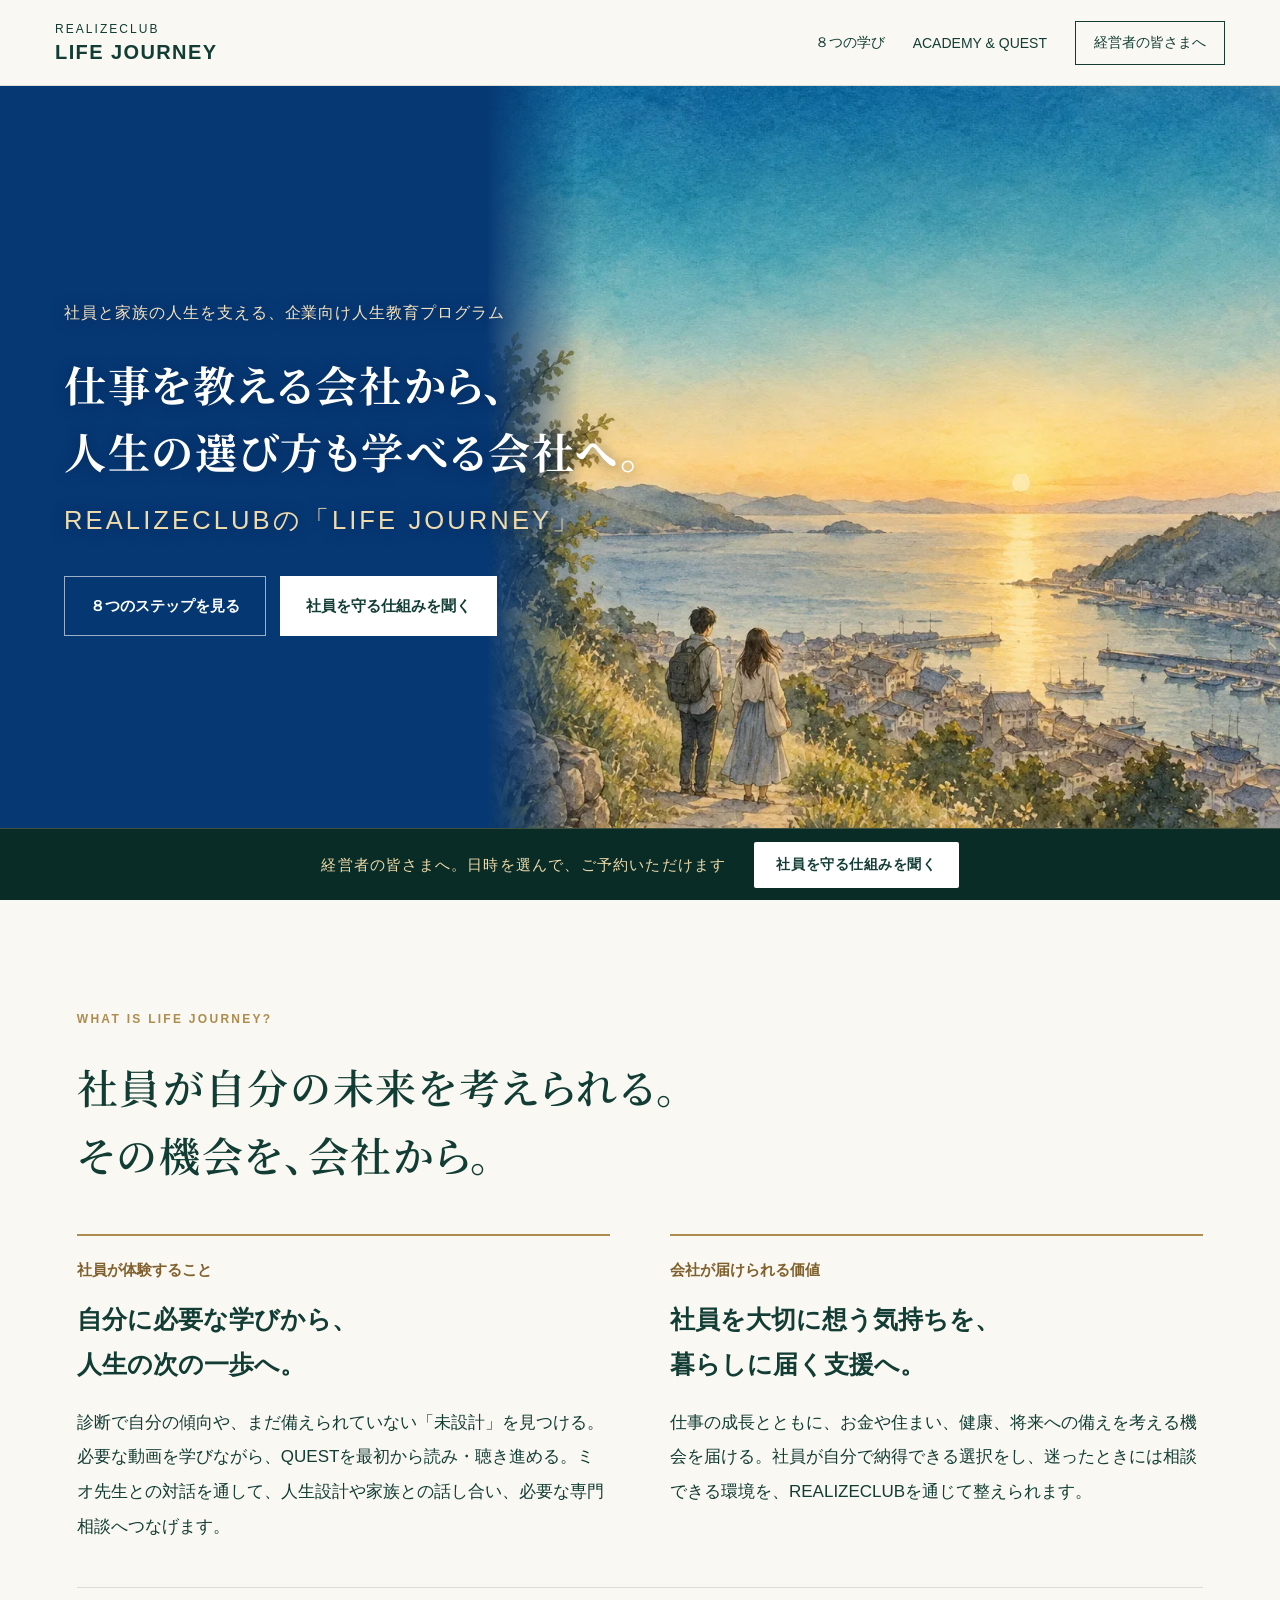
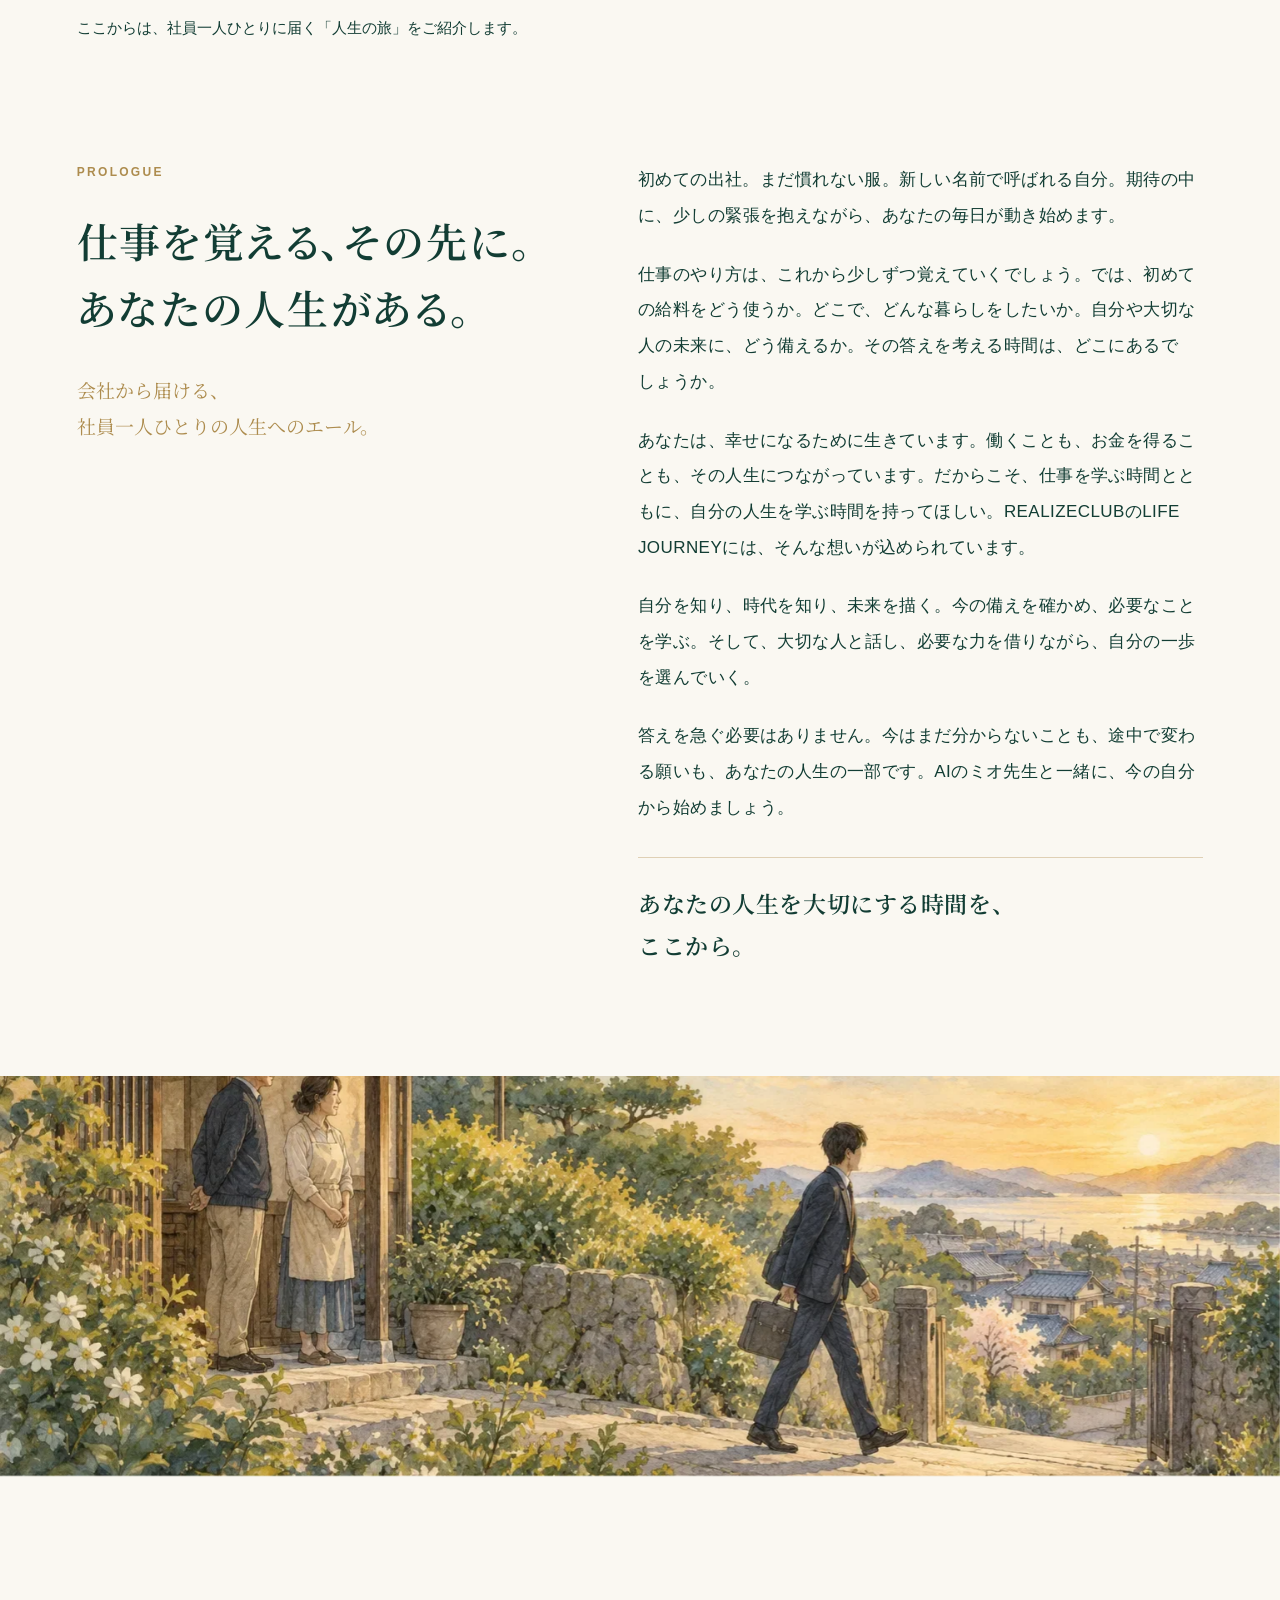
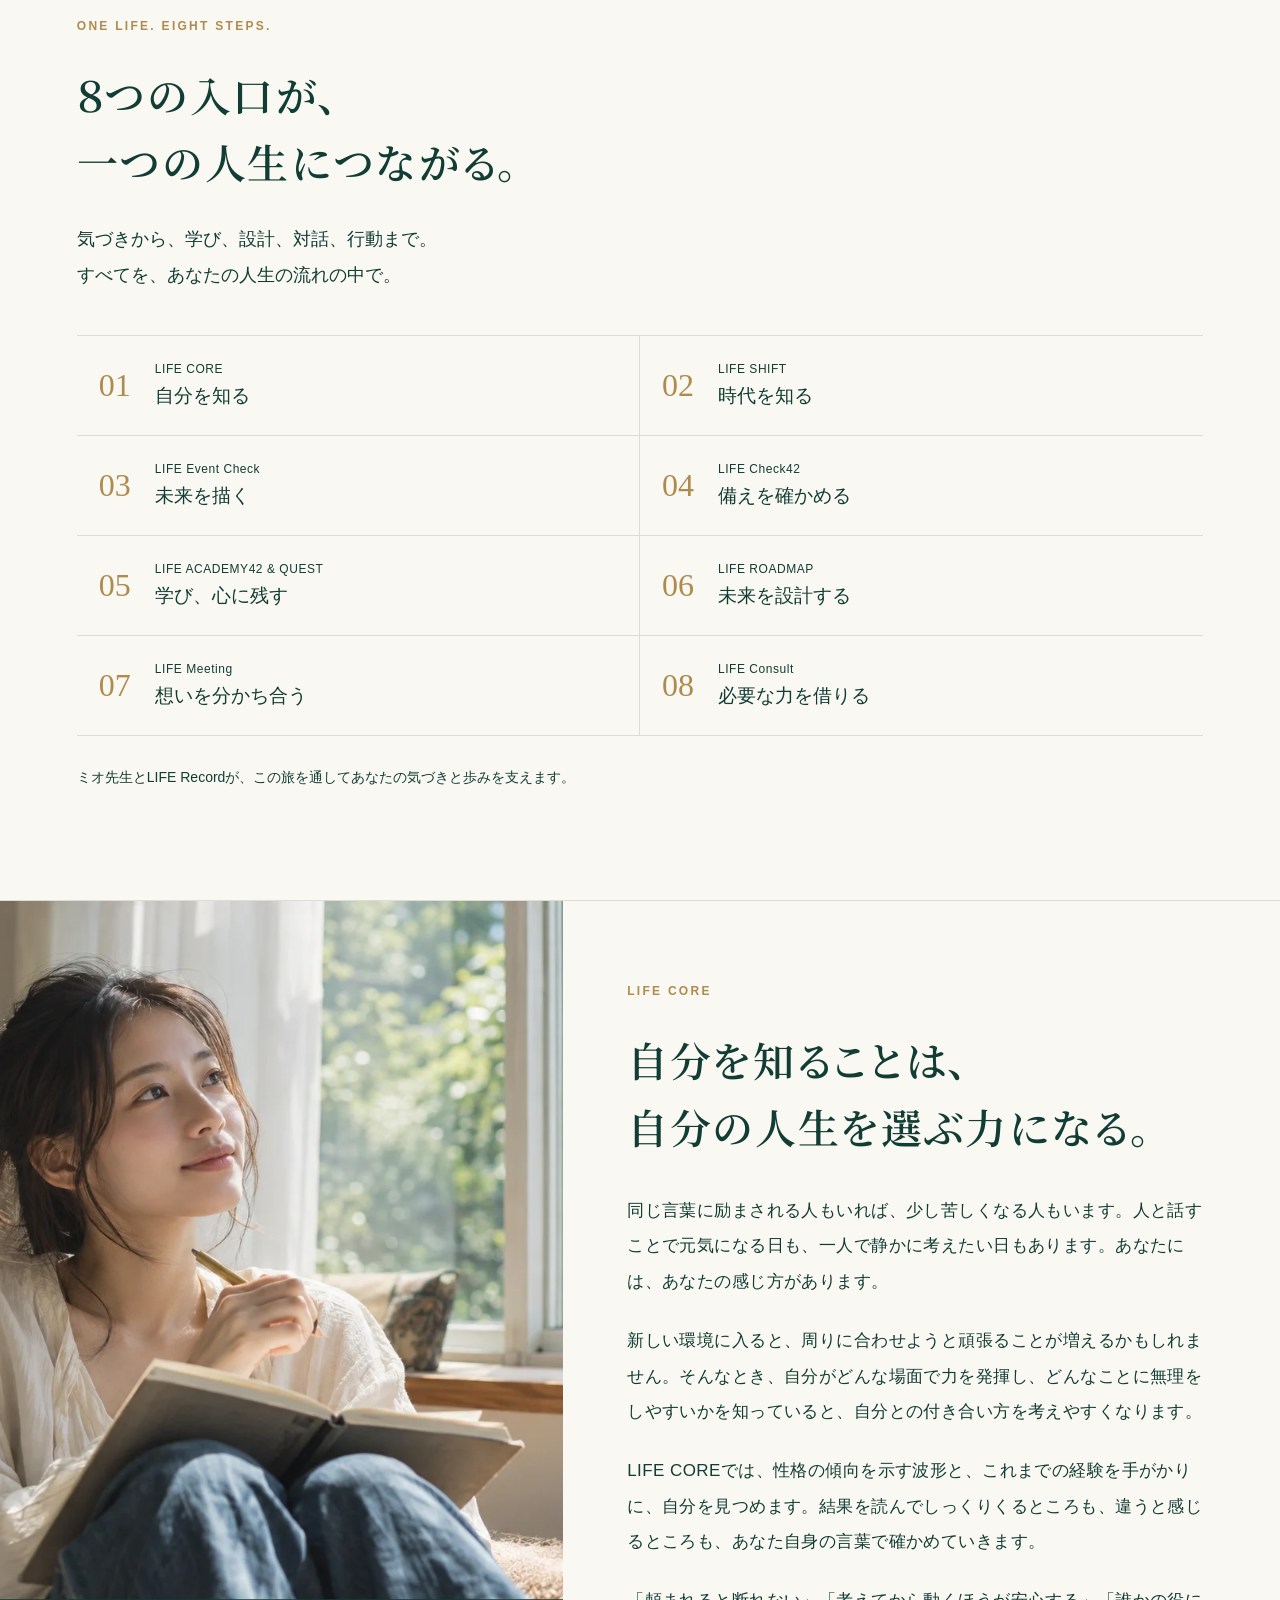
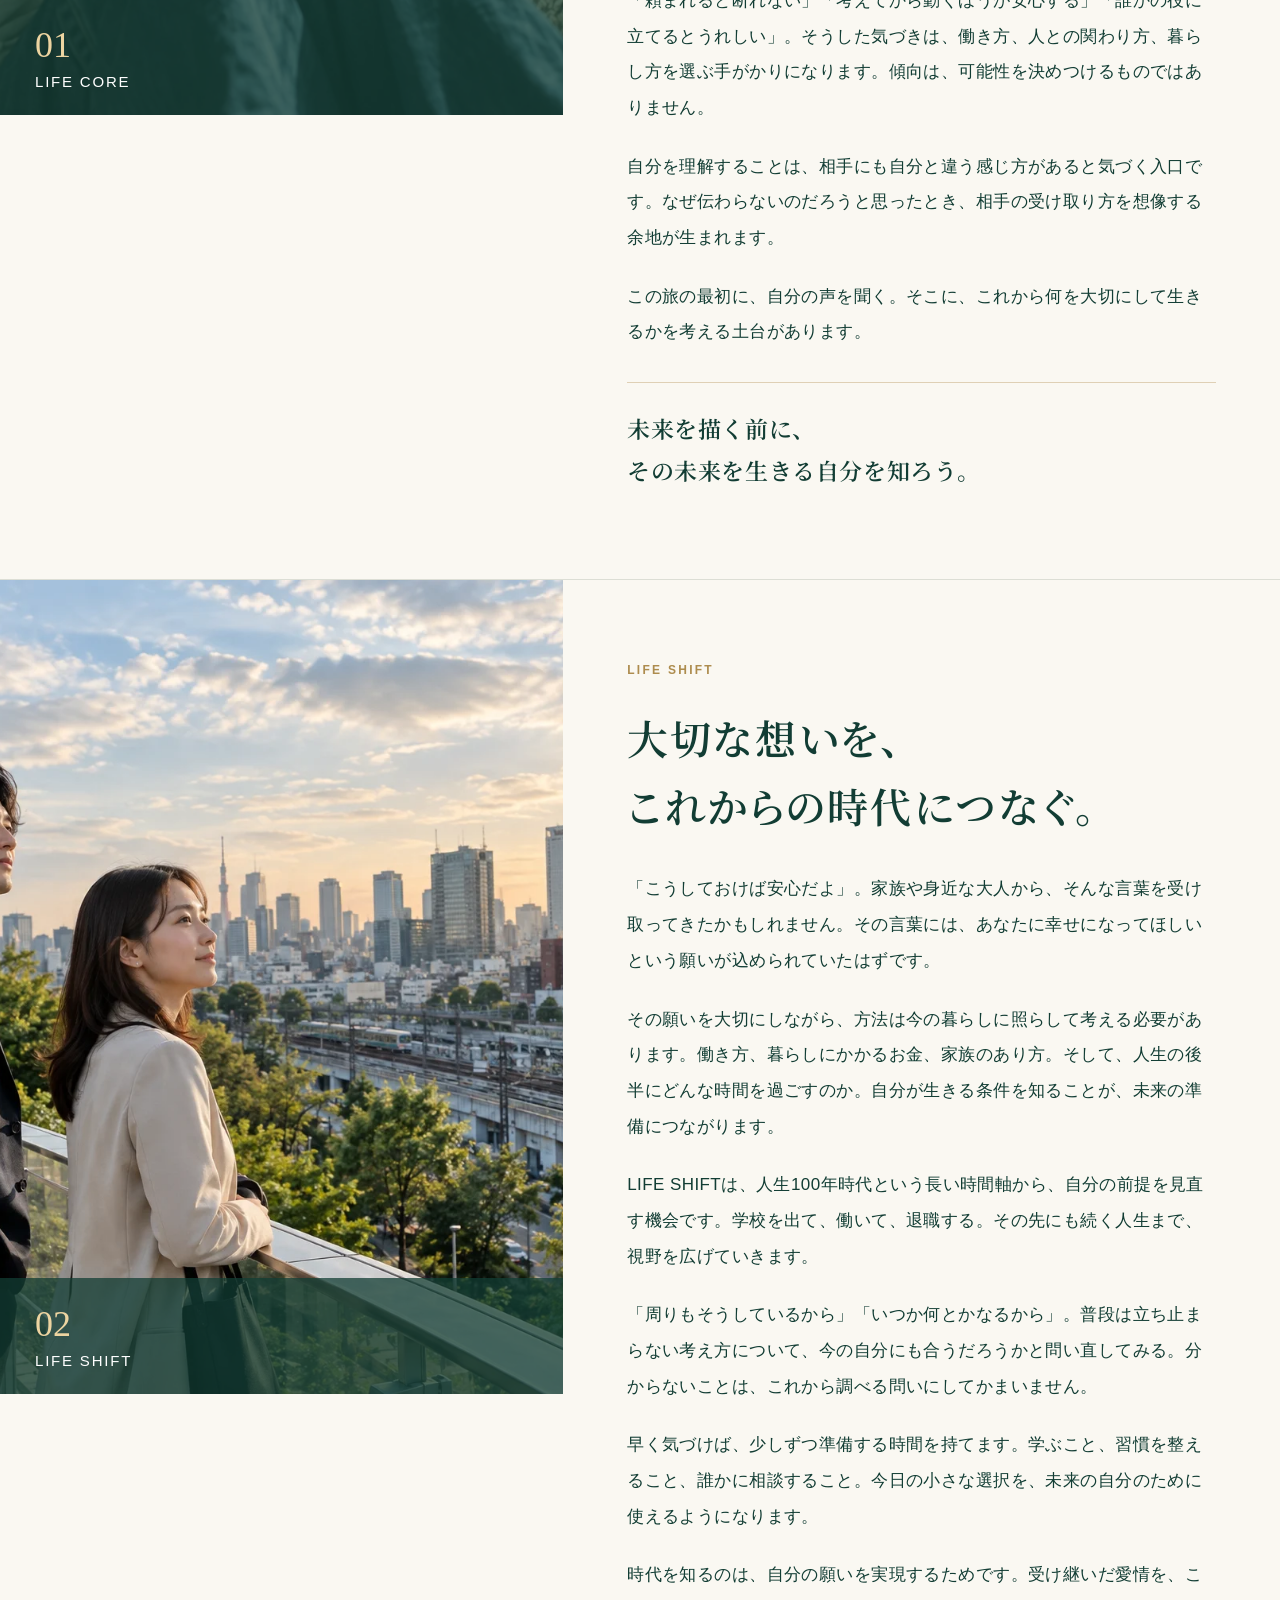
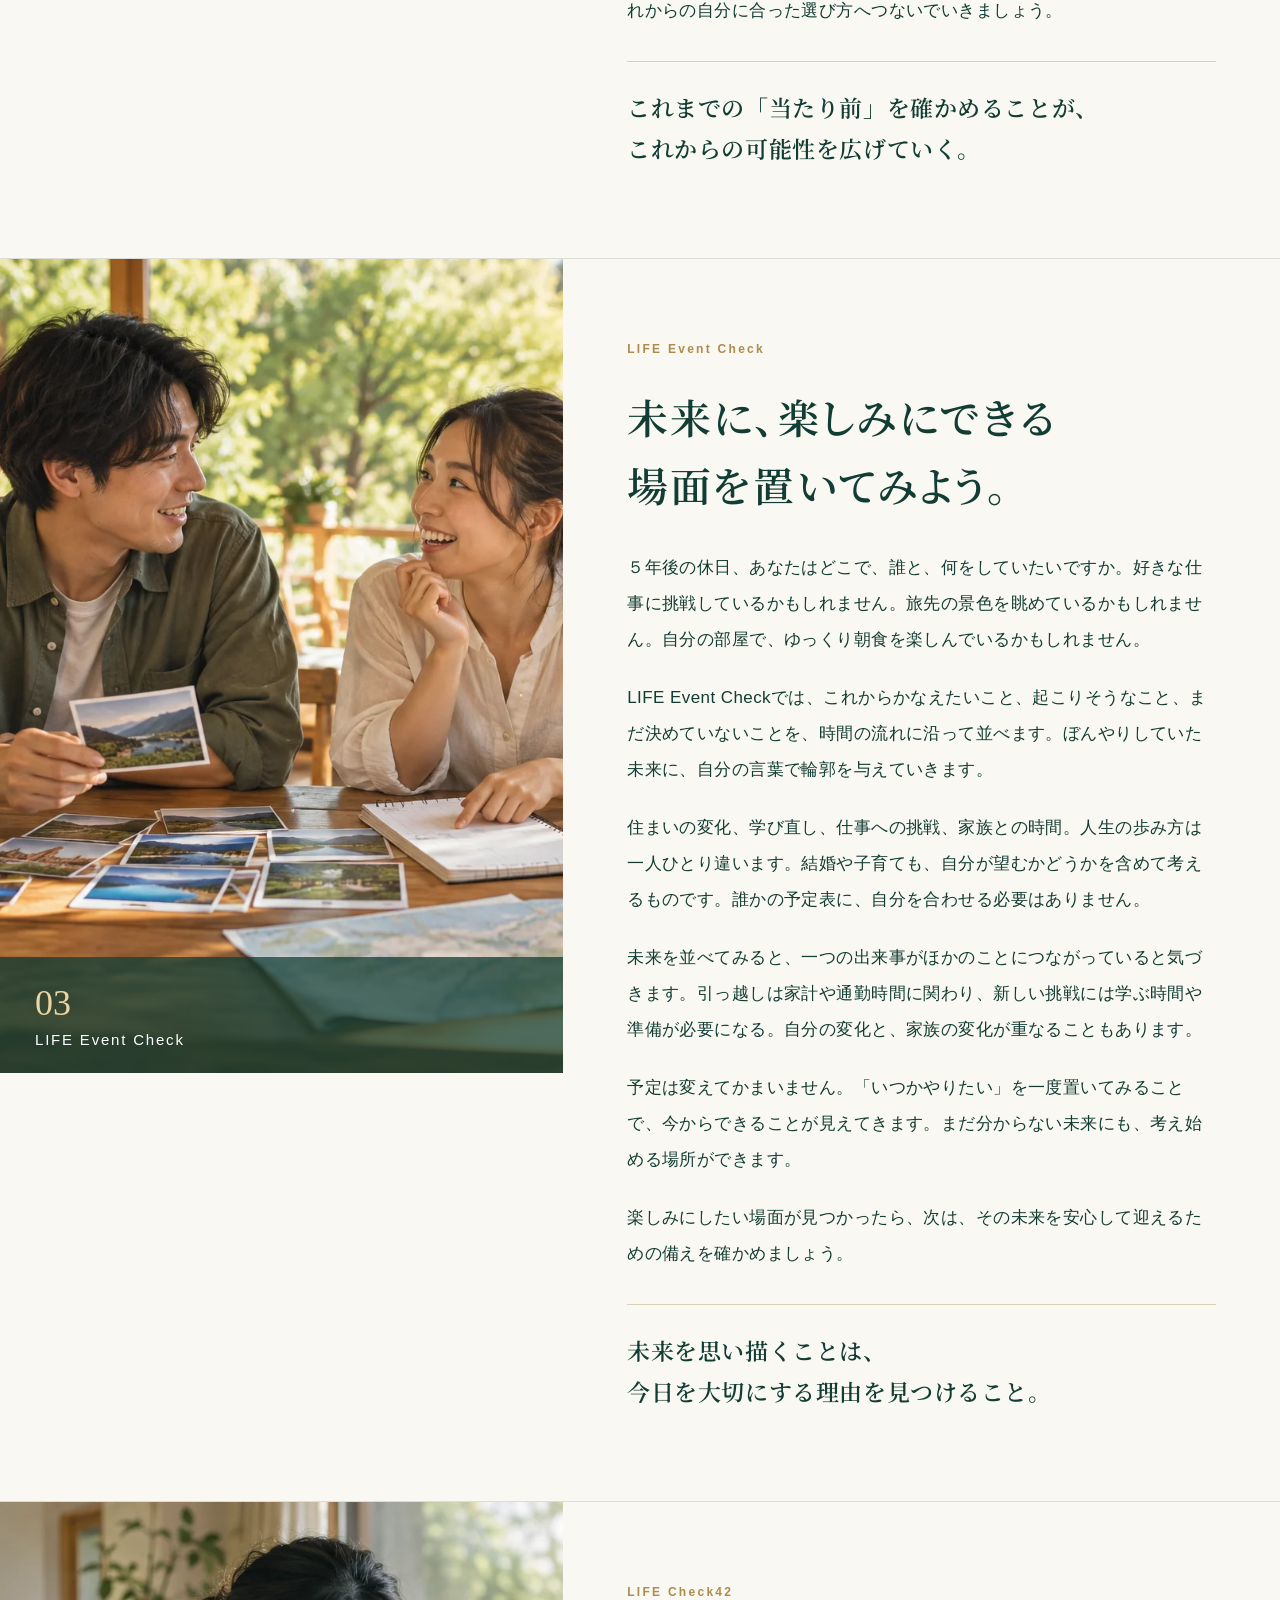
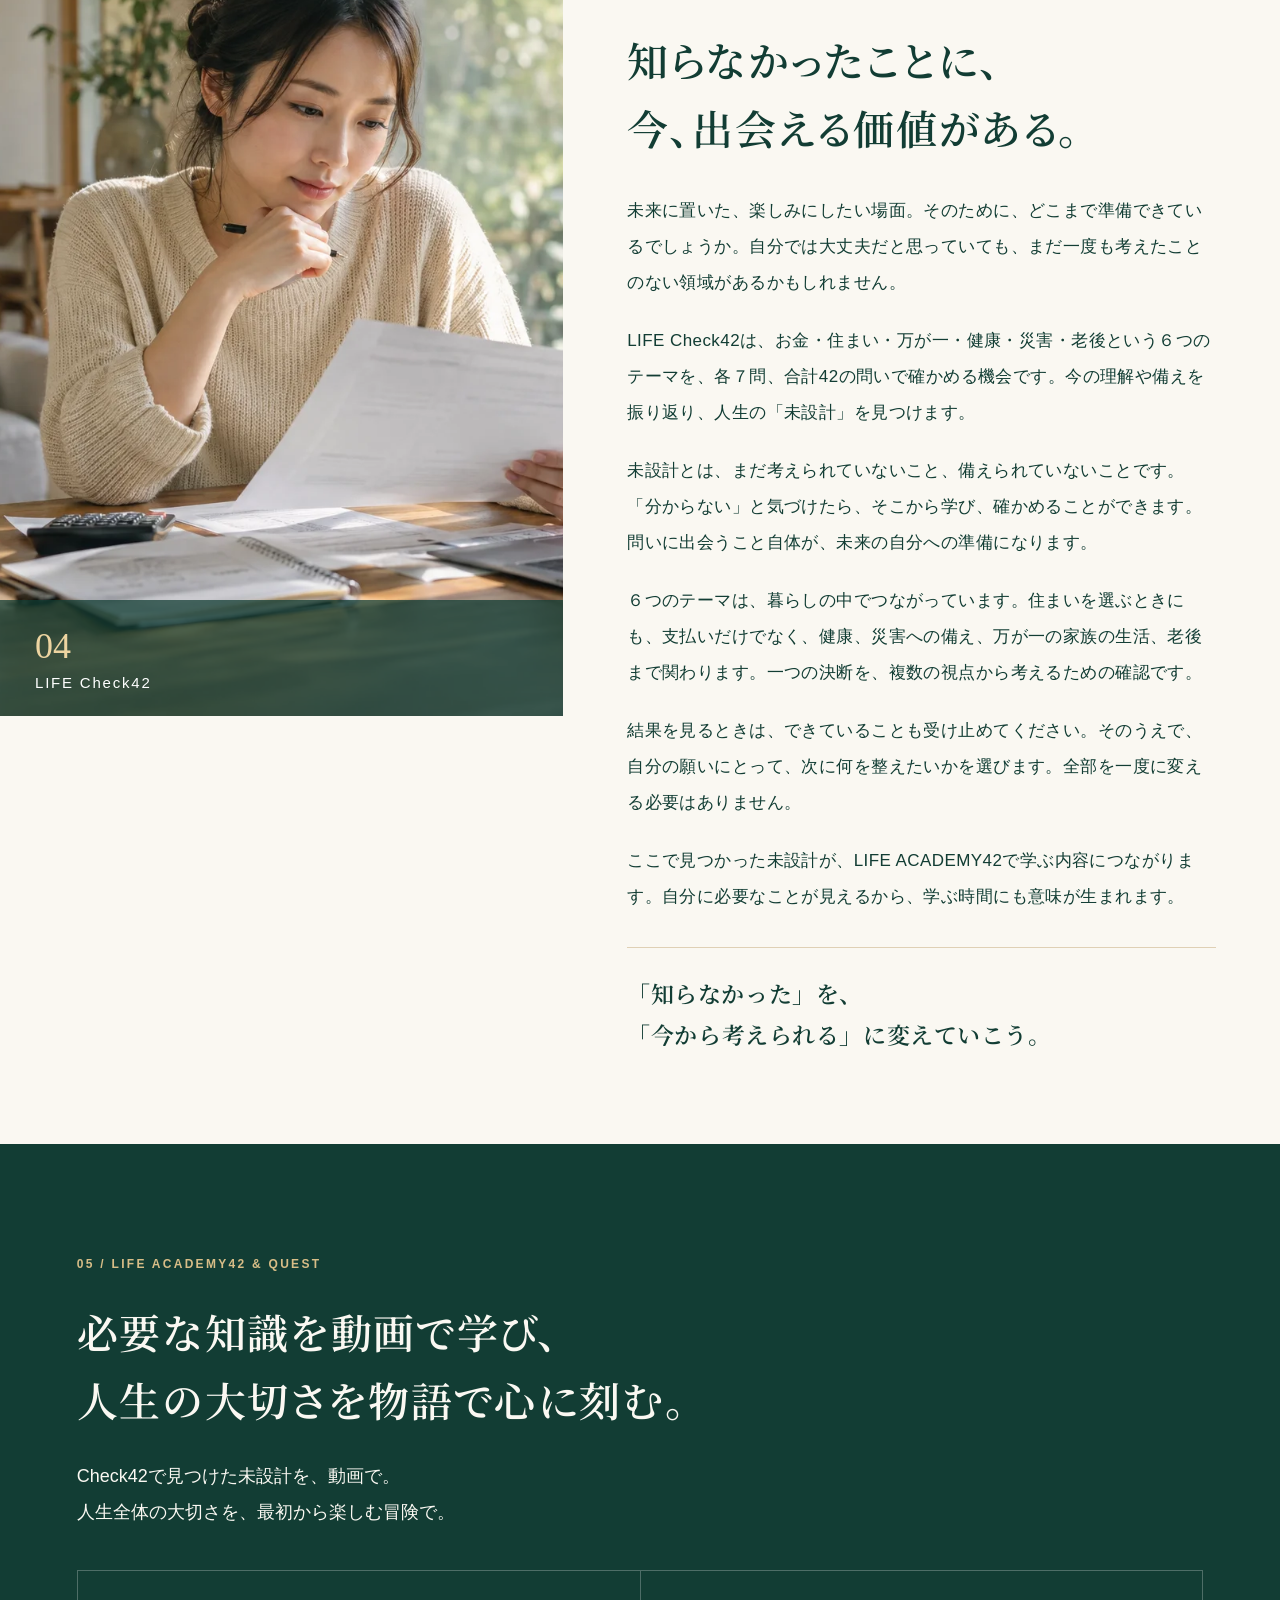
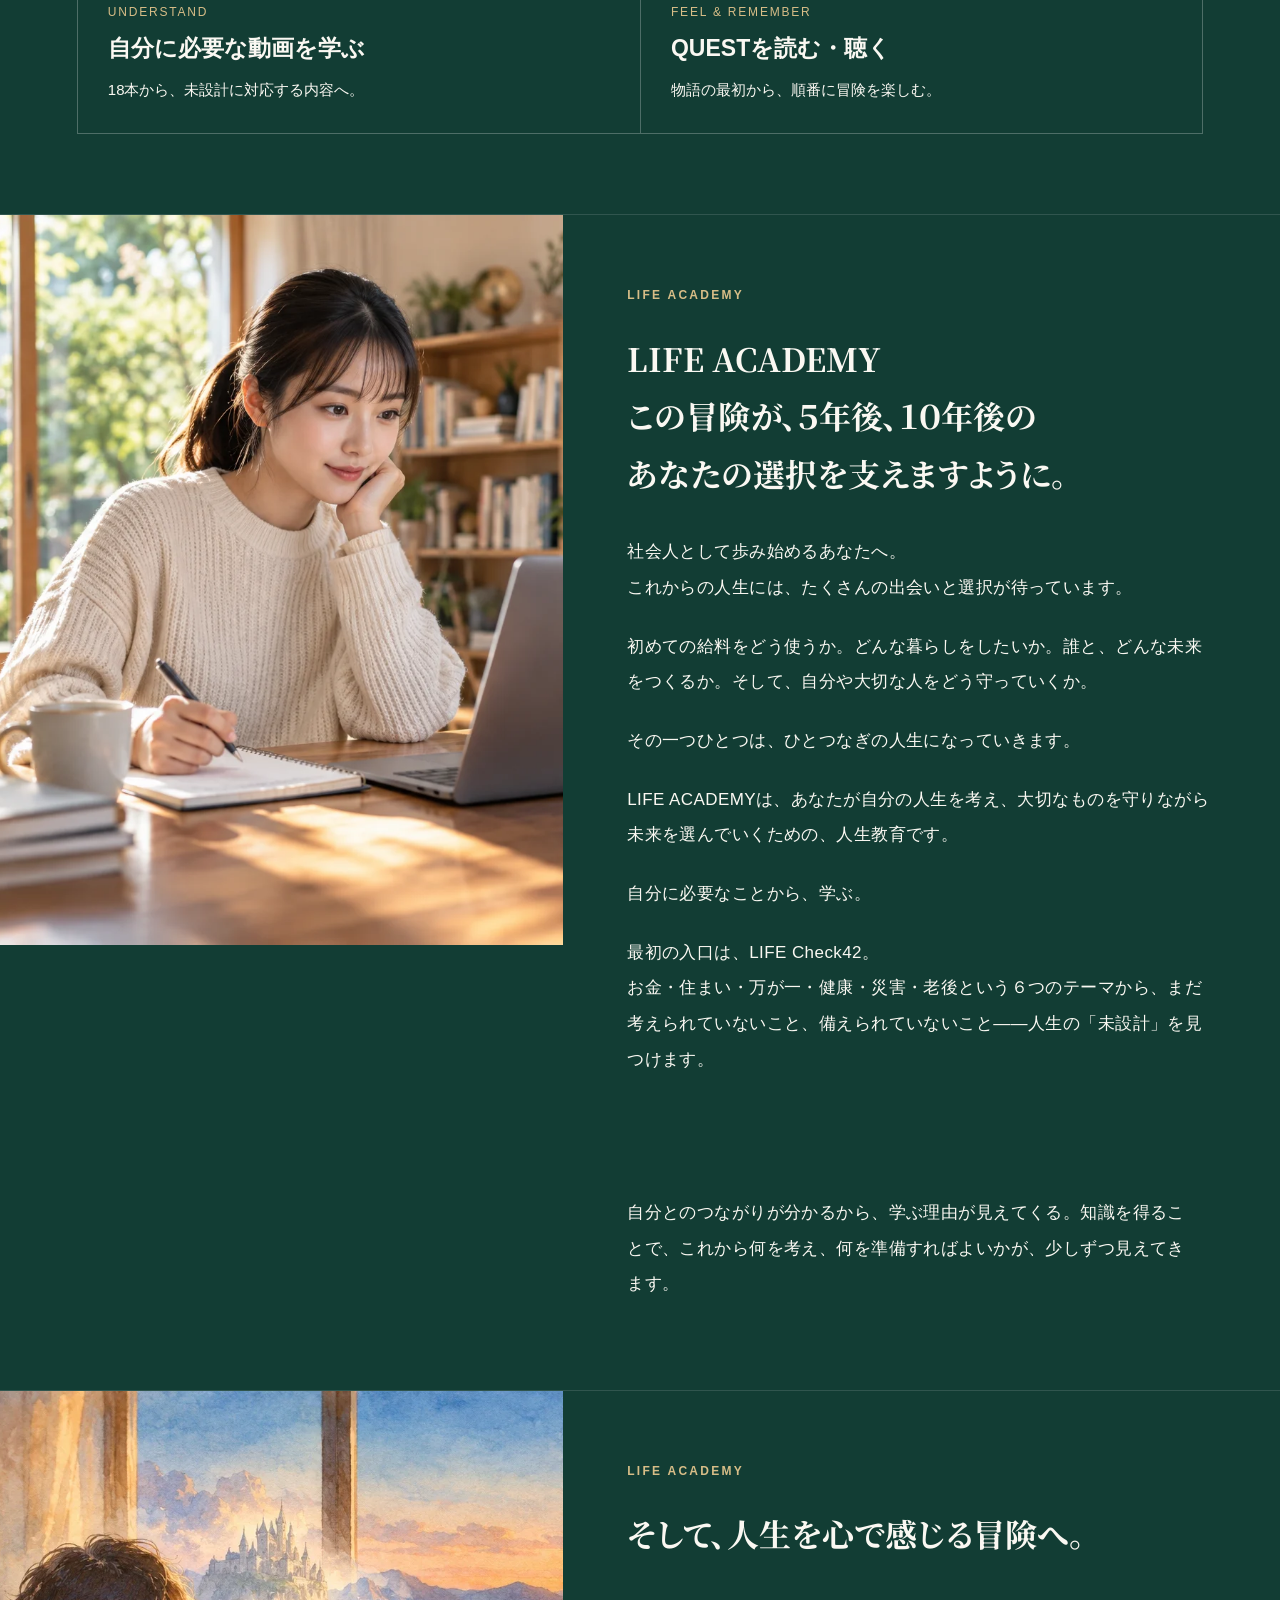
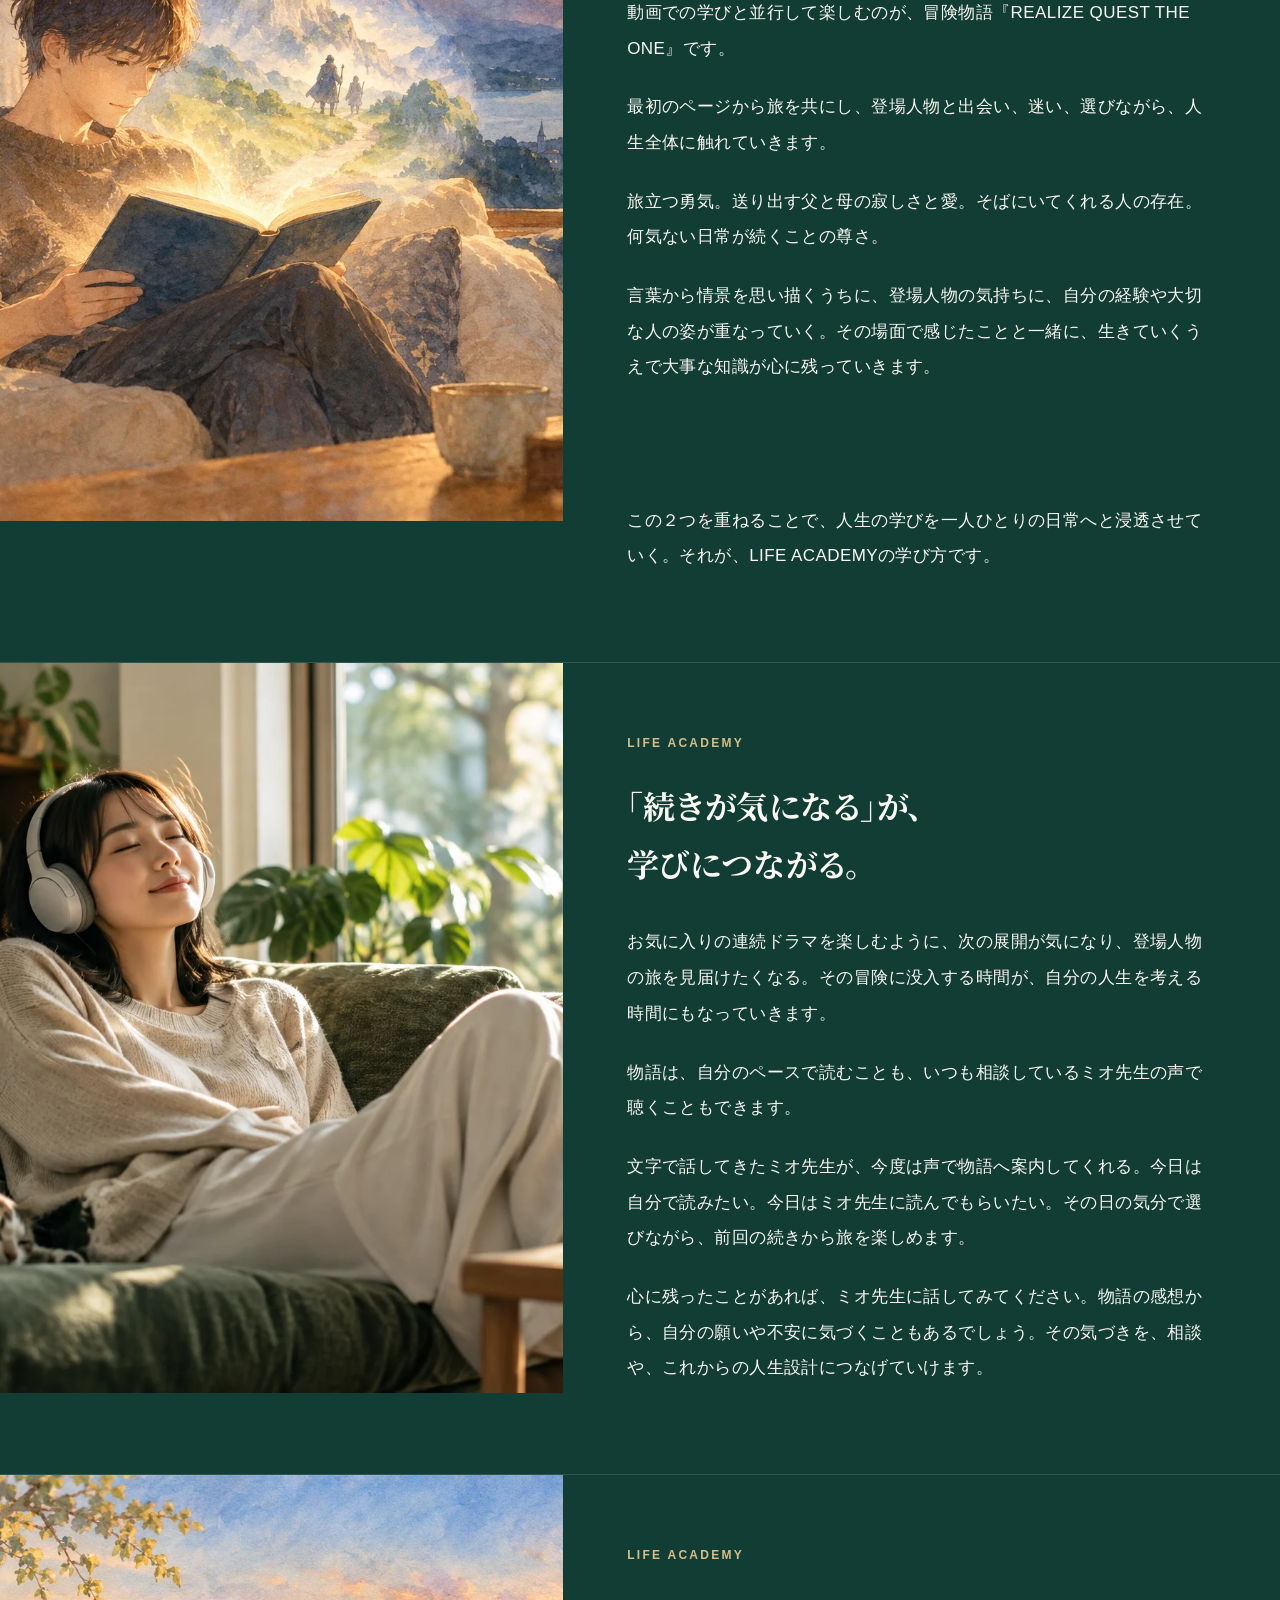
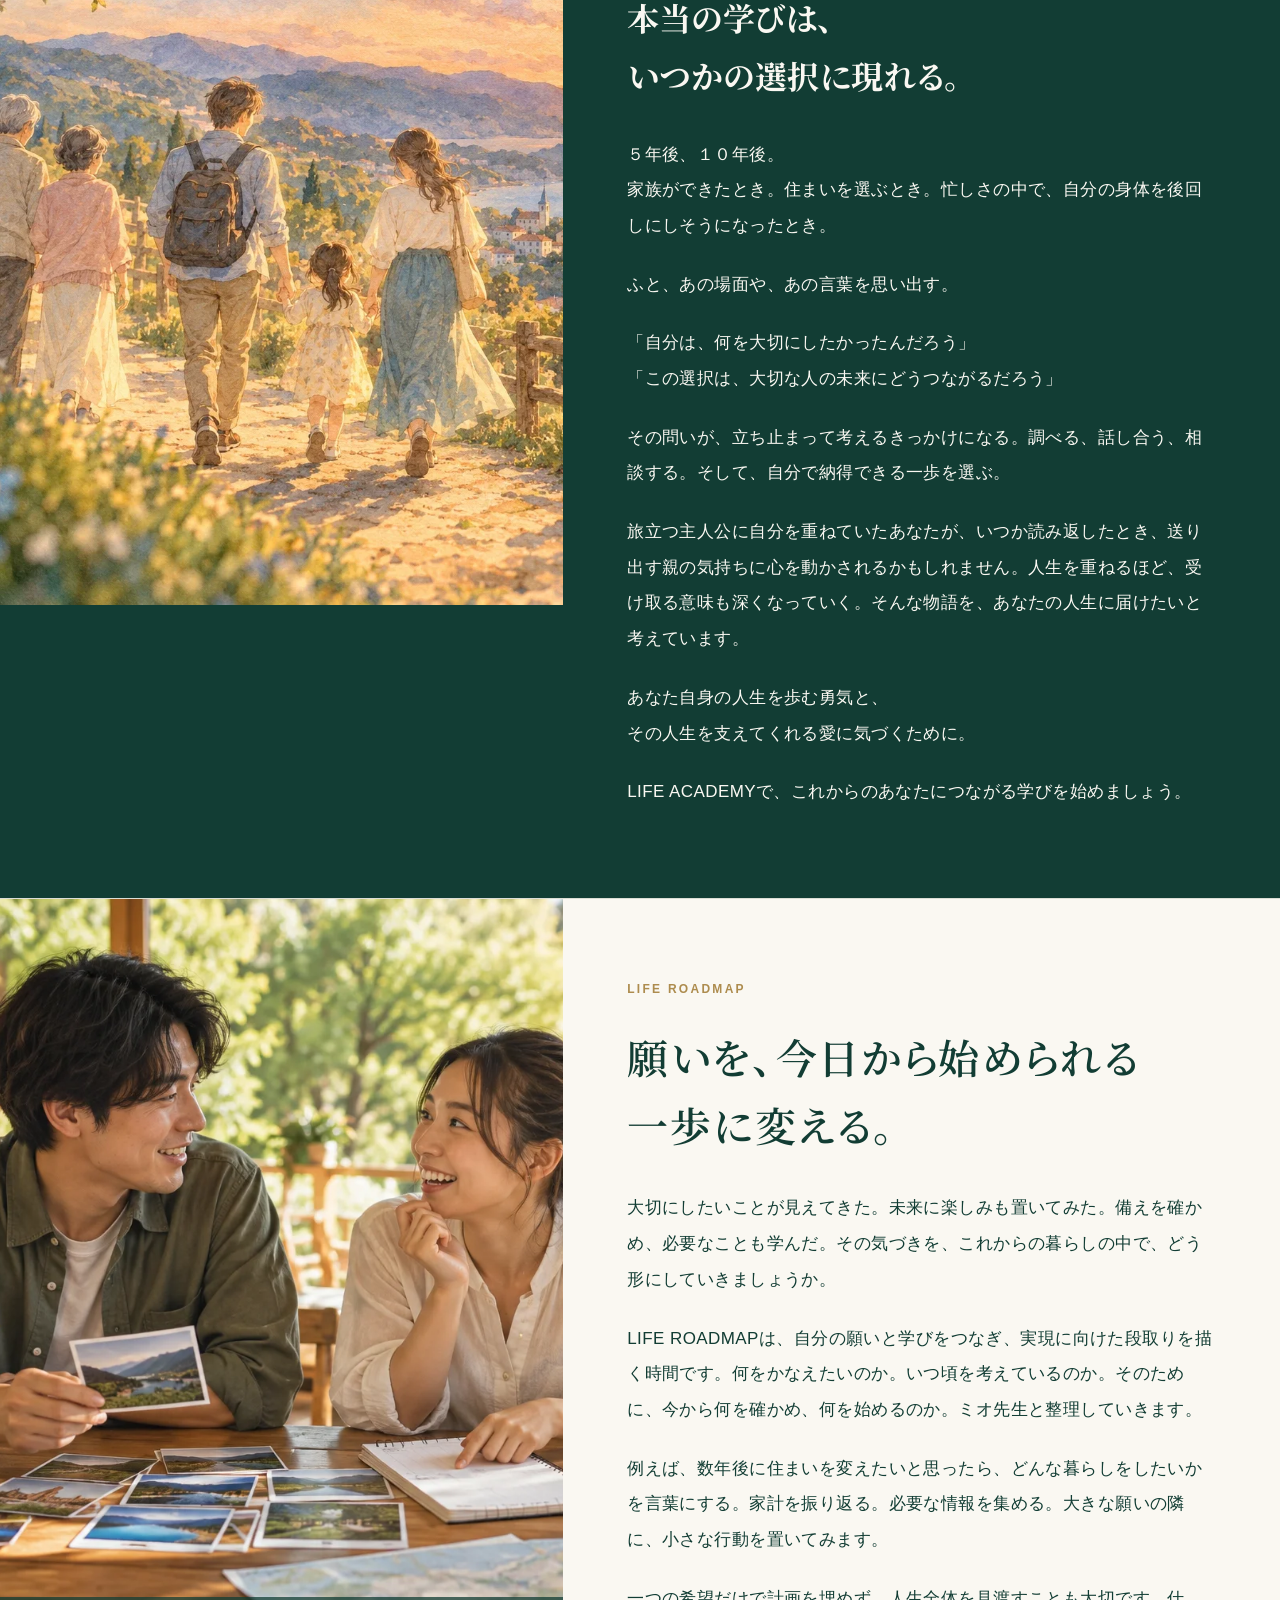
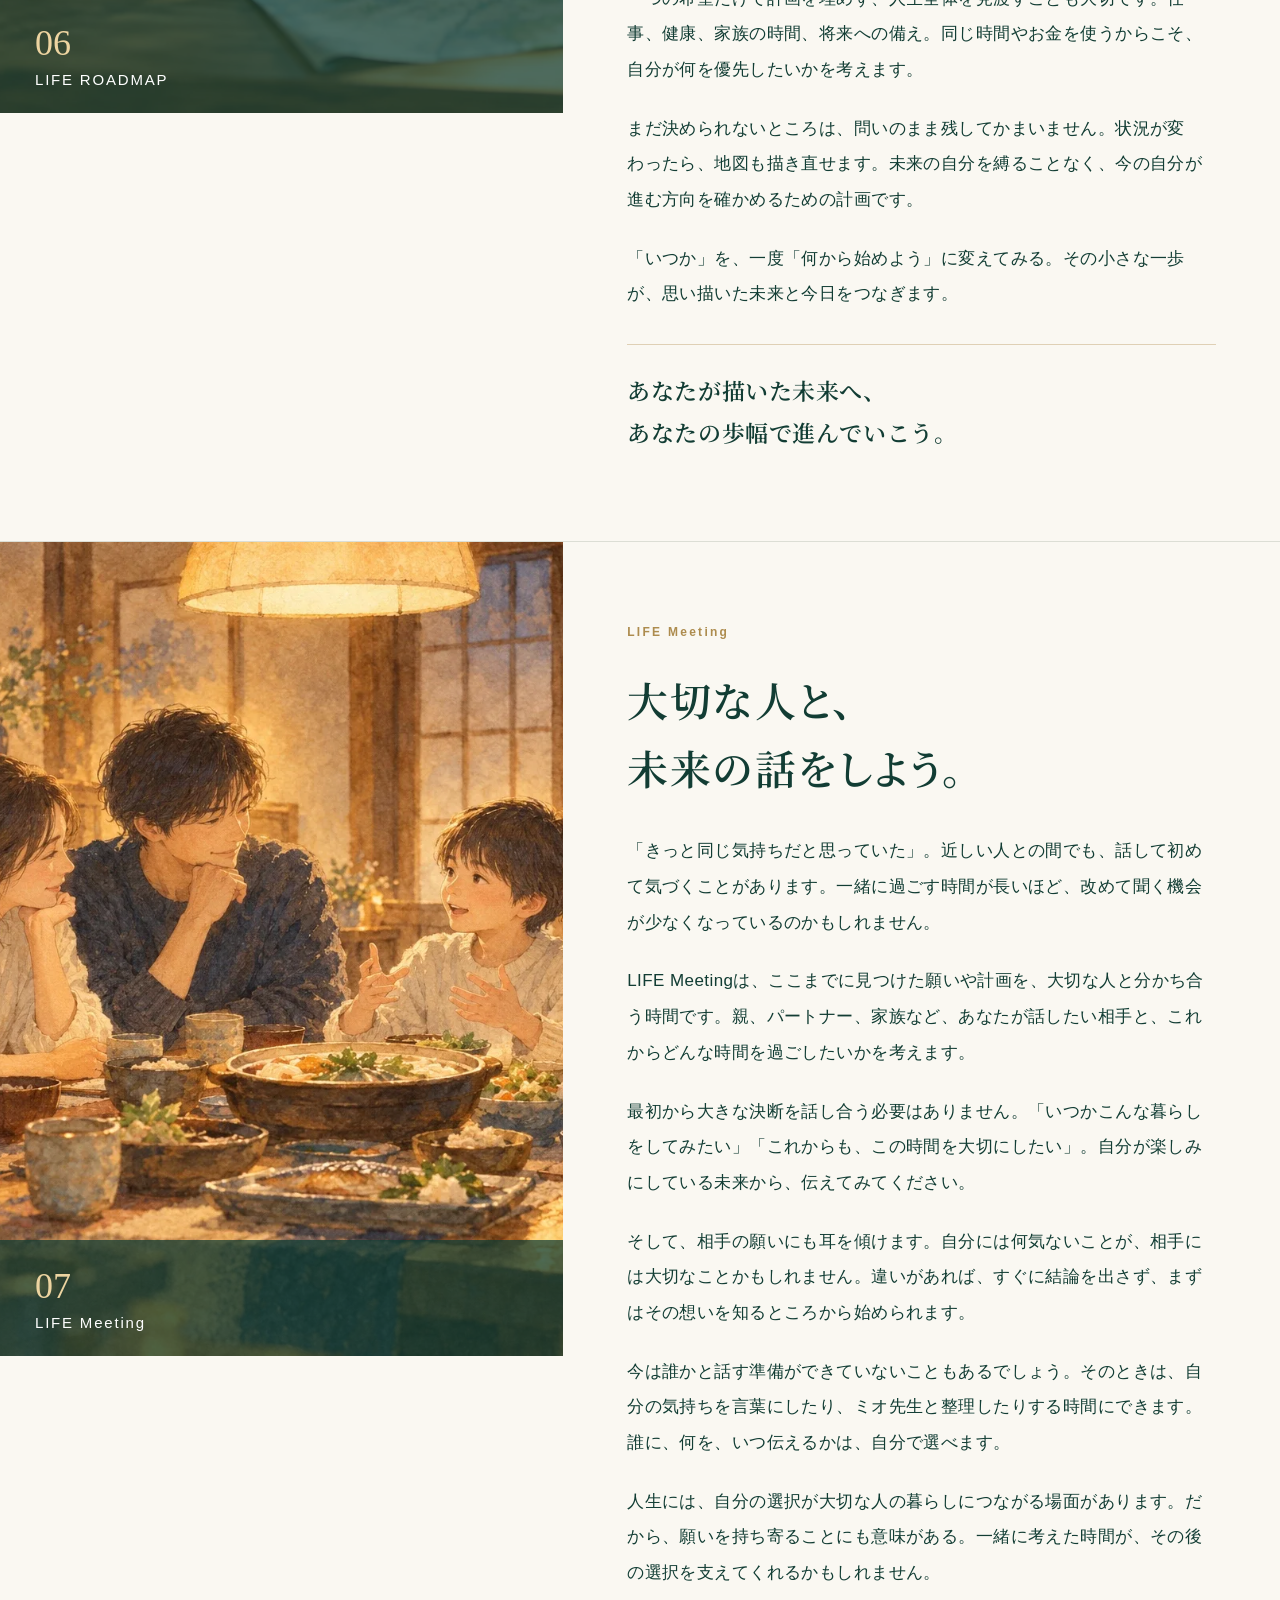
==== commit 593fb815: "実写風の画像5枚を水彩イラストに差し替え（FV・旅立ち・QUEST・家族2枚）。FVの色と位置をイラストに合わせて調整 Co-Authored-By: Claude Opus 5.5 <noreply" ====
--- a/index.html
+++ b/index.html
@@ -6,7 +6,7 @@
 <link crossorigin="" href="https://fonts.gstatic.com" rel="preconnect"/>
 <link href="https://fonts.googleapis.com/css2?family=Noto+Serif+JP:wght@500;600&amp;display=swap" rel="stylesheet"/>
 <link href="style.css?v=2" rel="stylesheet"/>
-<link href="enhance.css?v=17" rel="stylesheet"/>
+<link href="enhance.css?v=18" rel="stylesheet"/>
 <script>document.documentElement.classList.add('js');setTimeout(function(){if(!window.__lj)document.documentElement.classList.remove('js')},2500)</script>
 <script defer="" src="script.js?v=3"></script>
 </head><body>
@@ -20,7 +20,7 @@
 <main id="main">
 <section class="hero" id="top">
 <div class="hero-stage">
-<img alt="朝日に照らされた海と街を見渡し、未来へ踏み出す二人" class="hero-image" fetchpriority="high" height="1492" src="assets/covergen.webp" width="1054"/>
+<img alt="朝日に照らされた海と街を見渡し、未来へ踏み出す二人" class="hero-image" fetchpriority="high" height="1492" src="assets/covergen.webp?v=2" width="1054"/>
 <div class="hero-copy">
 <p class="service-category"><w-b>社員と</w-b><w-b>家族の</w-b><w-b>人生を</w-b><w-b>支える、</w-b><br class="mobile"/><w-b>企業向け人生教育</w-b><w-b>プログラム</w-b></p>
 <h1><w-b>仕事を</w-b><w-b>教える</w-b><w-b>会社から、</w-b><br/><w-b>人生の</w-b><w-b>選び方も</w-b><br class="mobile"/><w-b>学べる</w-b><w-b>会社へ。</w-b></h1>
@@ -53,7 +53,7 @@
 <p><w-b>答えを</w-b><w-b>急ぐ</w-b><w-b>必要は</w-b><w-b>ありません。</w-b><w-b>今は</w-b><w-b>まだ</w-b><w-b>分からない</w-b><w-b>ことも、</w-b><w-b>途中で</w-b><w-b>変わる</w-b><w-b>願いも、</w-b><w-b>あなたの</w-b><w-b>人生の</w-b><w-b>一部です。</w-b><w-b>AIの</w-b><w-b>ミオ先生と</w-b><w-b>一緒に、</w-b><w-b>今の</w-b><w-b>自分から</w-b><w-b>始めましょう。</w-b></p>
 <p class="pull" data-fit="" style="--fit:5.256vw;--fit-cap:19px"><w-b>あなたの</w-b><w-b>人生を</w-b><w-b>大切に</w-b><w-b>する</w-b><w-b>時間を、</w-b><br/><w-b>ここから。</w-b></p></div></section>
 <div class="wide-photo">
-<img alt="旅立つ新入社員を、愛情と誇らしさで見送る父と母" decoding="async" height="1024" loading="lazy" src="assets/departure.webp" width="1536"/></div>
+<img alt="旅立つ新入社員を、愛情と誇らしさで見送る父と母" decoding="async" height="1024" loading="lazy" src="assets/departure.webp?v=2" width="1536"/></div>
 <section class="contents section" id="chapters">
 <p class="eyebrow">ONE LIFE. EIGHT STEPS.</p>
 <h2><w-b>８つの</w-b><w-b>入口が、</w-b><br/><w-b>一つの</w-b><w-b>人生に</w-b><w-b>つながる。</w-b></h2>
@@ -185,7 +185,7 @@
 <p><w-b>自分との</w-b><w-b>つながりが</w-b><w-b>分かるから、</w-b><w-b>学ぶ</w-b><w-b>理由が</w-b><w-b>見えてくる。</w-b><w-b>知識を</w-b><w-b>得る</w-b><w-b>ことで、</w-b><w-b>これから</w-b><w-b>何を</w-b><w-b>考え、</w-b><w-b>何を</w-b><w-b>準備すれば</w-b><w-b>よいかが、</w-b><w-b>少し</w-b><w-b>ずつ</w-b><w-b>見えてきます。</w-b></p></div></div></article>
 <article class="chapter academy-chapter">
 <div class="chapter-visual">
-<img alt="物語に心を動かされながら読書する" decoding="async" height="1024" loading="lazy" src="assets/read.webp" width="1536"/></div>
+<img alt="物語に心を動かされながら読書する" decoding="async" height="1024" loading="lazy" src="assets/read.webp?v=2" width="1536"/></div>
 <div class="chapter-copy">
 <p class="eyebrow">LIFE ACADEMY</p>
 <h3 data-fit="" style="--fit:6.135vw;--fit-cap:26px"><w-b>そして、</w-b><w-b>人生を</w-b><w-b>心で</w-b><w-b>感じる</w-b><w-b>冒険へ。</w-b></h3>
@@ -209,7 +209,7 @@
 <p><w-b>心に</w-b><w-b>残った</w-b><w-b>ことが</w-b><w-b>あれば、</w-b><w-b>ミオ先生に</w-b><w-b>話してみてください。</w-b><w-b>物語の</w-b><w-b>感想から、</w-b><w-b>自分の</w-b><w-b>願いや</w-b><w-b>不安に</w-b><w-b>気づく</w-b><w-b>こともあるでしょう。</w-b><w-b>その</w-b><w-b>気づきを、</w-b><w-b>相談や、</w-b><w-b>これからの</w-b><w-b>人生設計に</w-b><w-b>つなげていけます。</w-b></p></div></div></article>
 <article class="chapter academy-chapter">
 <div class="chapter-visual">
-<img alt="家族と歩む、５年後、１０年後の未来" decoding="async" height="1024" loading="lazy" src="assets/years-restored.webp" width="1536"/></div>
+<img alt="家族と歩む、５年後、１０年後の未来" decoding="async" height="1024" loading="lazy" src="assets/years-restored.webp?v=2" width="1536"/></div>
 <div class="chapter-copy">
 <p class="eyebrow">LIFE ACADEMY</p>
 <h3><w-b>本当の</w-b><w-b>学びは、</w-b><br/><w-b>いつかの</w-b><w-b>選択に</w-b><w-b>現れる。</w-b></h3>
@@ -239,7 +239,7 @@
 <p class="pull"><w-b>あなたが</w-b><w-b>描いた</w-b><w-b>未来へ、</w-b><br/><w-b>あなたの</w-b><w-b>歩幅で</w-b><w-b>進んでいこう。</w-b></p></div></div></section>
 <section class="chapter" id="meeting">
 <div class="chapter-visual">
-<img alt="想いを分かち合うための時間を表したイメージ" decoding="async" height="1024" loading="lazy" src="assets/family.webp" width="1536"/>
+<img alt="想いを分かち合うための時間を表したイメージ" decoding="async" height="1024" loading="lazy" src="assets/family.webp?v=2" width="1536"/>
 <div class="photo-label"><span>07</span>
 <p>LIFE Meeting</p></div></div>
 <div class="chapter-copy">
@@ -282,7 +282,7 @@
 <p class="pull" data-fit="" style="--fit:4.947vw;--fit-cap:19px"><w-b>学びが、</w-b><w-b>選択に。</w-b><w-b>選択が、</w-b><w-b>暮らしに。</w-b><br/><w-b>その</w-b><w-b>暮らしが、</w-b><w-b>未来へ。</w-b></p></div></section>
 <section class="company" id="company">
 <div class="company-image">
-<img alt="親から子へ、次の世代へとつながる家族の歩み" decoding="async" height="1024" loading="lazy" src="assets/years-restored.webp" width="1536"/></div>
+<img alt="親から子へ、次の世代へとつながる家族の歩み" decoding="async" height="1024" loading="lazy" src="assets/years-restored.webp?v=2" width="1536"/></div>
 <div class="company-copy">
 <p class="eyebrow">TO BUSINESS LEADERS</p>
 <h2 data-fit="" style="--fit:8.606vw;--fit-cap:29px"><w-b>社員の</w-b><w-b>人生を</w-b><w-b>想う。</w-b><br/><w-b>その</w-b><w-b>想いを、</w-b><w-b>仕組みに。</w-b></h2>
@@ -300,7 +300,7 @@
 <footer class="footer">
 <div><strong>REALIZECLUB</strong><span>LIFE JOURNEY</span></div>
 <a href="#top">ページの先頭へ</a>
-<p class="company-info"><w-b>株式会社REALIZE OS</w-b><br/><w-b>東京都新宿区新宿1-36-7</w-b><br/>TEL <a href="tel:0363805978">03-6380-5978</a></p><p><w-b>写真は</w-b><w-b>AI生成に</w-b><w-b>よる</w-b><w-b>イメージです。</w-b><w-b>実際の</w-b><w-b>利用者・</w-b><w-b>サービス画面ではありません。</w-b><br/><w-b>QUESTの</w-b><w-b>朗読など、</w-b><w-b>利用できる</w-b><w-b>機能・提供時期は</w-b><w-b>ご案内を</w-b><w-b>ご確認ください。</w-b></p></footer>
+<p class="company-info"><w-b>株式会社REALIZE OS</w-b><br/><w-b>東京都新宿区新宿1-36-7</w-b><br/>TEL <a href="tel:0363805978">03-6380-5978</a></p><p><w-b>写真・イラストは</w-b><w-b>AI生成に</w-b><w-b>よる</w-b><w-b>イメージです。</w-b><w-b>実際の</w-b><w-b>利用者・</w-b><w-b>サービス画面ではありません。</w-b><br/><w-b>QUESTの</w-b><w-b>朗読など、</w-b><w-b>利用できる</w-b><w-b>機能・提供時期は</w-b><w-b>ご案内を</w-b><w-b>ご確認ください。</w-b></p></footer>
 <div class="cta-bar" id="cta-bar">
 <p class="cta-bar-text"><span class="bar-pc"><w-b>経営者の</w-b><w-b>皆さまへ。</w-b></span><w-b>日時を</w-b><w-b>選んで、</w-b><br class="mobile"/><w-b>ご予約いただけます</w-b></p>
 <a class="cta-bar-btn" href="https://liff.line.me/2011299304-9aMpCJVv/salon/dateselector/week/2026/9/27?liff_id=2011299304-9aMpCJVv&amp;is=0tYlk1UdbC" rel="noopener" target="_blank">社員を守る仕組みを聞く</a>
--- a/enhance.css
+++ b/enhance.css
@@ -20,19 +20,19 @@
    写真を文字の後ろに敷く（.hero-stage の背景）。写真全体は暗くせず、
    文字の後ろだけ写真の空と同じ色（#003e5b）でなじませる。
    PC: 写真を右寄せ・左端を空の色へ溶かす ／ タブレット・スマホ: 写真を全面に敷き、上に文字・下に人物 */
-.hero{display:block;height:auto;min-height:0;max-height:none;background:#003e5b;isolation:auto}
+.hero{display:block;height:auto;min-height:0;max-height:none;background:#063874;isolation:auto}
 .hero-stage{position:relative;isolation:isolate;overflow:hidden;display:flex;align-items:center;
   min-height:clamp(640px,calc(100svh - 150px),900px)}
-.hero-image{position:absolute;inset:0 0 0 auto;width:60%;height:100%;min-height:0;z-index:-2;object-fit:cover;object-position:center 64%;
-  -webkit-mask-image:linear-gradient(90deg,transparent 0,#000 24%);mask-image:linear-gradient(90deg,transparent 0,#000 24%)}
+.hero-image{position:absolute;inset:0 0 0 auto;width:62%;height:100%;min-height:0;z-index:-2;object-fit:cover;object-position:center 64%;
+  -webkit-mask-image:linear-gradient(90deg,transparent 0,#000 12%);mask-image:linear-gradient(90deg,transparent 0,#000 12%)}
 .hero-copy{position:relative;z-index:1;width:min(1200px,90%);max-width:none;margin:0 auto;
   padding:clamp(56px,7vw,100px) 0 clamp(56px,6vw,90px)}
 @media(min-width:1025px){.hero-copy>*{max-width:min(560px,48vw)}.hero-description,.hero-note{text-wrap:balance}}
-.hero-copy h1,.hero-copy p{text-shadow:0 1px 14px rgba(0,40,60,.55)}
+.hero-copy h1,.hero-copy p{text-shadow:0 1px 14px rgba(4,30,70,.6)}
 @media(min-width:1025px){.hero h1{font-size:clamp(34px,3.3vw,52px);max-width:none}}
 .hero-bottom{position:relative;width:auto;background:var(--deep);color:#efdbab;text-align:center;
   padding:18px 5%;letter-spacing:.1em}
-.hero .button.light{background:rgba(0,62,91,.35)}
+.hero .button.light{background:rgba(6,56,116,.35)}
 .hero-actions{display:flex;flex-wrap:wrap;gap:14px;margin-top:clamp(28px,3vw,40px);max-width:none!important}
 /* ファーストビューのLINE友だち追加（白地・LINEの緑のアイコン） */
 .button.button-line{justify-content:center;gap:10px;background:#fff;color:var(--green);border-color:#fff;text-shadow:none}
@@ -43,15 +43,15 @@
 @media(max-width:1024px){
   .hero-stage{display:block;min-height:0}
   /* 写真は下端にそろえて原寸の比率で敷く。上端は空の色なので背景色へそのままつながる */
-  .hero-image{inset:auto 0 0 0;width:100%;height:min(141.6vw,900px);object-position:center bottom;
+  .hero-image{inset:auto 0 0 0;width:100%;height:min(150vw,900px);object-position:center bottom;
     -webkit-mask-image:linear-gradient(180deg,transparent 0,#000 16%);mask-image:linear-gradient(180deg,transparent 0,#000 16%)}
   /* 文字の後ろだけ空の色でなじませ、下の人物は写真のまま見せる */
   .hero-stage::before{content:"";position:absolute;left:0;right:0;top:0;height:var(--shade-h,70%);z-index:-1;
-    background:linear-gradient(180deg,rgba(0,62,91,.55) 0%,rgba(0,62,91,.62) 70%,rgba(0,62,91,0) 100%)}
-  .hero-copy{width:auto;max-width:720px;margin:0;padding:44px 6% 64vw}
+    background:linear-gradient(180deg,rgba(6,56,116,.5) 0%,rgba(6,56,116,.66) 70%,rgba(6,56,116,0) 100%)}
+  .hero-copy{width:auto;max-width:720px;margin:0;padding:44px 6% 54vw}
 }
 @media(max-width:600px){
-  .hero-copy{padding:34px 6% 64vw}
+  .hero-copy{padding:34px 6% 54vw}
   .hero-description{margin-bottom:26px}
   .hero-bottom{font-size:13px;letter-spacing:.06em;padding:15px 6%}
   .hero-actions{flex-direction:column;gap:12px}
@@ -161,3 +161,7 @@
 /* バーの文言: スマホは「経営者の皆さまへ。」を省いて2行 */
 @media(max-width:600px){.cta-bar .bar-pc{display:none}}
 @media(max-width:360px){.cta-bar{gap:10px}.cta-bar-text{font-size:12px;letter-spacing:0}}
+
+/* イラストへの差し替え（2026年9月27日）: 人物の位置に合わせて切り取り位置を調整 */
+.wide-photo img{object-position:center 55%}
+.chapter-visual img[src*="years-restored"]{object-position:30% center}
